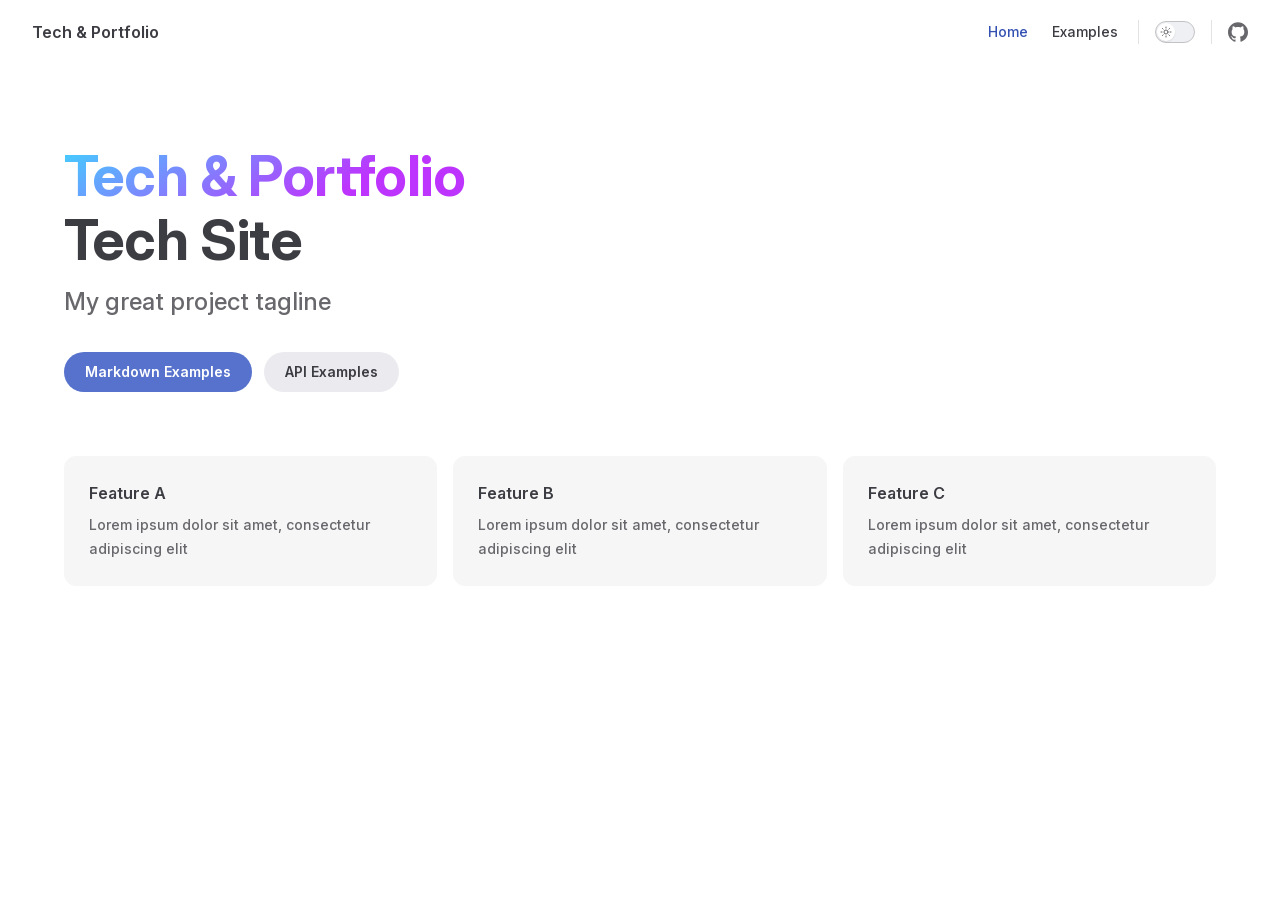
==== index.html @ 91b824a7 "deploy: Jang-oi/my-tech@a72552b3cd1c2712f4f14b89f248c66a7f6e3c40" ====
<!DOCTYPE html>
<html lang="en-US" dir="ltr">
  <head>
    <meta charset="utf-8">
    <meta name="viewport" content="width=device-width,initial-scale=1">
    <title>Tech &amp; Portfolio</title>
    <meta name="description" content="Tech Site">
    <meta name="generator" content="VitePress v2.0.0-alpha.12">
    <link rel="preload stylesheet" href="/assets/style.73mzcVgE.css" as="style">
    <link rel="preload stylesheet" href="/vp-icons.css" as="style">
    
    <script type="module" src="/assets/app.CnuzKw5d.js"></script>
    <link rel="preload" href="/assets/inter-roman-latin.Di8DUHzh.woff2" as="font" type="font/woff2" crossorigin="">
    <link rel="modulepreload" href="/assets/chunks/theme.BwPPXFYN.js">
    <link rel="modulepreload" href="/assets/chunks/framework.B1UcUiOW.js">
    <link rel="modulepreload" href="/assets/index.md.B72yFilo.lean.js">
    <script id="check-dark-mode">(()=>{const e=localStorage.getItem("vitepress-theme-appearance")||"auto",a=window.matchMedia("(prefers-color-scheme: dark)").matches;(!e||e==="auto"?a:e==="dark")&&document.documentElement.classList.add("dark")})();</script>
    <script id="check-mac-os">document.documentElement.classList.toggle("mac",/Mac|iPhone|iPod|iPad/i.test(navigator.platform));</script>
  </head>
  <body>
    <div id="app"><div class="Layout" data-v-304c8b69><!--[--><!--]--><!--[--><span tabindex="-1" data-v-fcbfc0e0></span><a href="#VPContent" class="VPSkipLink visually-hidden" data-v-fcbfc0e0>Skip to content</a><!--]--><!----><header class="VPNav" data-v-304c8b69 data-v-d5bf7c8e><div class="VPNavBar" data-v-d5bf7c8e data-v-8eab0e6d><div class="wrapper" data-v-8eab0e6d><div class="container" data-v-8eab0e6d><div class="title" data-v-8eab0e6d><div class="VPNavBarTitle" data-v-8eab0e6d data-v-d4488dd0><a class="title" href="/" data-v-d4488dd0><!--[--><!--]--><!----><span data-v-d4488dd0>Tech &amp; Portfolio</span><!--[--><!--]--></a></div></div><div class="content" data-v-8eab0e6d><div class="content-body" data-v-8eab0e6d><!--[--><!--]--><div class="VPNavBarSearch search" data-v-8eab0e6d><!----></div><nav aria-labelledby="main-nav-aria-label" class="VPNavBarMenu menu" data-v-8eab0e6d data-v-020be4db><span id="main-nav-aria-label" class="visually-hidden" data-v-020be4db> Main Navigation </span><!--[--><!--[--><a class="VPLink link VPNavBarMenuLink active" href="/" tabindex="0" data-v-020be4db data-v-815115f5><!--[--><span data-v-815115f5>Home</span><!--]--></a><!--]--><!--[--><a class="VPLink link VPNavBarMenuLink" href="/markdown-examples.html" tabindex="0" data-v-020be4db data-v-815115f5><!--[--><span data-v-815115f5>Examples</span><!--]--></a><!--]--><!--]--></nav><!----><div class="VPNavBarAppearance appearance" data-v-8eab0e6d data-v-3f90c1a5><button class="VPSwitch VPSwitchAppearance" type="button" role="switch" title aria-checked="false" data-v-3f90c1a5 data-v-be9742d9 data-v-b4ccac88><span class="check" data-v-b4ccac88><span class="icon" data-v-b4ccac88><!--[--><span class="vpi-sun sun" data-v-be9742d9></span><span class="vpi-moon moon" data-v-be9742d9></span><!--]--></span></span></button></div><div class="VPSocialLinks VPNavBarSocialLinks social-links" data-v-8eab0e6d data-v-ef6192dc data-v-a1a7286e><!--[--><a class="VPSocialLink no-icon" href="https://github.com/vuejs/vitepress" aria-label="github" target="_blank" rel="me noopener" data-v-a1a7286e data-v-32d78712><span class="vpi-social-github"></span></a><!--]--></div><div class="VPFlyout VPNavBarExtra extra" data-v-8eab0e6d data-v-f953d92f data-v-d8fae6e2><button type="button" class="button" aria-haspopup="true" aria-expanded="false" aria-label="extra navigation" data-v-d8fae6e2><span class="vpi-more-horizontal icon" data-v-d8fae6e2></span></button><div class="menu" data-v-d8fae6e2><div class="VPMenu" data-v-d8fae6e2 data-v-fcd1d7a8><!----><!--[--><!--[--><!----><div class="group" data-v-f953d92f><div class="item appearance" data-v-f953d92f><p class="label" data-v-f953d92f>Appearance</p><div class="appearance-action" data-v-f953d92f><button class="VPSwitch VPSwitchAppearance" type="button" role="switch" title aria-checked="false" data-v-f953d92f data-v-be9742d9 data-v-b4ccac88><span class="check" data-v-b4ccac88><span class="icon" data-v-b4ccac88><!--[--><span class="vpi-sun sun" data-v-be9742d9></span><span class="vpi-moon moon" data-v-be9742d9></span><!--]--></span></span></button></div></div></div><div class="group" data-v-f953d92f><div class="item social-links" data-v-f953d92f><div class="VPSocialLinks social-links-list" data-v-f953d92f data-v-a1a7286e><!--[--><a class="VPSocialLink no-icon" href="https://github.com/vuejs/vitepress" aria-label="github" target="_blank" rel="me noopener" data-v-a1a7286e data-v-32d78712><span class="vpi-social-github"></span></a><!--]--></div></div></div><!--]--><!--]--></div></div></div><!--[--><!--]--><button type="button" class="VPNavBarHamburger hamburger" aria-label="mobile navigation" aria-expanded="false" aria-controls="VPNavScreen" data-v-8eab0e6d data-v-6bee1efd><span class="container" data-v-6bee1efd><span class="top" data-v-6bee1efd></span><span class="middle" data-v-6bee1efd></span><span class="bottom" data-v-6bee1efd></span></span></button></div></div></div></div><div class="divider" data-v-8eab0e6d><div class="divider-line" data-v-8eab0e6d></div></div></div><!----></header><!----><!----><div class="VPContent is-home" id="VPContent" data-v-304c8b69 data-v-2652e39a><div class="VPHome" data-v-2652e39a data-v-e07eaea7><!--[--><!--]--><div class="VPHero VPHomeHero" data-v-e07eaea7 data-v-a4190d00><div class="container" data-v-a4190d00><div class="main" data-v-a4190d00><!--[--><!--]--><!--[--><h1 class="heading" data-v-a4190d00><span class="name clip" data-v-a4190d00>Tech & Portfolio</span><span class="text" data-v-a4190d00>Tech Site</span></h1><p class="tagline" data-v-a4190d00>My great project tagline</p><!--]--><!--[--><!--]--><div class="actions" data-v-a4190d00><!--[--><div class="action" data-v-a4190d00><a class="VPButton medium brand" href="/markdown-examples.html" data-v-a4190d00 data-v-58d3b43b><!--[-->Markdown Examples<!--]--></a></div><div class="action" data-v-a4190d00><a class="VPButton medium alt" href="/api-examples.html" data-v-a4190d00 data-v-58d3b43b><!--[-->API Examples<!--]--></a></div><!--]--></div><!--[--><!--]--></div><!----></div></div><!--[--><!--]--><!--[--><!--]--><div class="VPFeatures VPHomeFeatures" data-v-e07eaea7 data-v-b1eea84a><div class="container" data-v-b1eea84a><div class="items" data-v-b1eea84a><!--[--><div class="grid-3 item" data-v-b1eea84a><div class="VPLink no-icon VPFeature" data-v-b1eea84a data-v-02d1074d><!--[--><article class="box" data-v-02d1074d><!----><h2 class="title" data-v-02d1074d>Feature A</h2><p class="details" data-v-02d1074d>Lorem ipsum dolor sit amet, consectetur adipiscing elit</p><!----></article><!--]--></div></div><div class="grid-3 item" data-v-b1eea84a><div class="VPLink no-icon VPFeature" data-v-b1eea84a data-v-02d1074d><!--[--><article class="box" data-v-02d1074d><!----><h2 class="title" data-v-02d1074d>Feature B</h2><p class="details" data-v-02d1074d>Lorem ipsum dolor sit amet, consectetur adipiscing elit</p><!----></article><!--]--></div></div><div class="grid-3 item" data-v-b1eea84a><div class="VPLink no-icon VPFeature" data-v-b1eea84a data-v-02d1074d><!--[--><article class="box" data-v-02d1074d><!----><h2 class="title" data-v-02d1074d>Feature C</h2><p class="details" data-v-02d1074d>Lorem ipsum dolor sit amet, consectetur adipiscing elit</p><!----></article><!--]--></div></div><!--]--></div></div></div><!--[--><!--]--><div class="vp-doc container" style="" data-v-e07eaea7 data-v-c141a4bd><!--[--><div style="position:relative;" data-v-e07eaea7><div></div></div><!--]--></div></div></div><!----><!--[--><!--]--></div></div>
    <script>window.__VP_HASH_MAP__=JSON.parse("{\"api-examples.md\":\"DFAp0JnM\",\"index.md\":\"B72yFilo\",\"markdown-examples.md\":\"CRzJJJFR\"}");window.__VP_SITE_DATA__=JSON.parse("{\"lang\":\"en-US\",\"dir\":\"ltr\",\"title\":\"Tech & Portfolio\",\"description\":\"Tech Site\",\"base\":\"/\",\"head\":[],\"router\":{\"prefetchLinks\":true},\"appearance\":true,\"themeConfig\":{\"nav\":[{\"text\":\"Home\",\"link\":\"/\"},{\"text\":\"Examples\",\"link\":\"/markdown-examples\"}],\"sidebar\":[{\"text\":\"Examples\",\"items\":[{\"text\":\"Markdown Examples\",\"link\":\"/markdown-examples\"},{\"text\":\"Runtime API Examples\",\"link\":\"/api-examples\"}]}],\"socialLinks\":[{\"icon\":\"github\",\"link\":\"https://github.com/vuejs/vitepress\"}]},\"locales\":{},\"scrollOffset\":134,\"cleanUrls\":false,\"additionalConfig\":{}}");</script>
    
  </body>
</html>
---- assets/style.73mzcVgE.css ----
@font-face{font-family:Inter;font-style:normal;font-weight:100 900;font-display:swap;src:url(/assets/inter-roman-cyrillic-ext.BBPuwvHQ.woff2) format("woff2");unicode-range:U+0460-052F,U+1C80-1C88,U+20B4,U+2DE0-2DFF,U+A640-A69F,U+FE2E-FE2F}@font-face{font-family:Inter;font-style:normal;font-weight:100 900;font-display:swap;src:url(/assets/inter-roman-cyrillic.C5lxZ8CY.woff2) format("woff2");unicode-range:U+0301,U+0400-045F,U+0490-0491,U+04B0-04B1,U+2116}@font-face{font-family:Inter;font-style:normal;font-weight:100 900;font-display:swap;src:url(/assets/inter-roman-greek-ext.CqjqNYQ-.woff2) format("woff2");unicode-range:U+1F00-1FFF}@font-face{font-family:Inter;font-style:normal;font-weight:100 900;font-display:swap;src:url(/assets/inter-roman-greek.BBVDIX6e.woff2) format("woff2");unicode-range:U+0370-0377,U+037A-037F,U+0384-038A,U+038C,U+038E-03A1,U+03A3-03FF}@font-face{font-family:Inter;font-style:normal;font-weight:100 900;font-display:swap;src:url(/assets/inter-roman-vietnamese.BjW4sHH5.woff2) format("woff2");unicode-range:U+0102-0103,U+0110-0111,U+0128-0129,U+0168-0169,U+01A0-01A1,U+01AF-01B0,U+0300-0301,U+0303-0304,U+0308-0309,U+0323,U+0329,U+1EA0-1EF9,U+20AB}@font-face{font-family:Inter;font-style:normal;font-weight:100 900;font-display:swap;src:url(/assets/inter-roman-latin-ext.4ZJIpNVo.woff2) format("woff2");unicode-range:U+0100-02AF,U+0304,U+0308,U+0329,U+1E00-1E9F,U+1EF2-1EFF,U+2020,U+20A0-20AB,U+20AD-20C0,U+2113,U+2C60-2C7F,U+A720-A7FF}@font-face{font-family:Inter;font-style:normal;font-weight:100 900;font-display:swap;src:url(/assets/inter-roman-latin.Di8DUHzh.woff2) format("woff2");unicode-range:U+0000-00FF,U+0131,U+0152-0153,U+02BB-02BC,U+02C6,U+02DA,U+02DC,U+0304,U+0308,U+0329,U+2000-206F,U+2074,U+20AC,U+2122,U+2191,U+2193,U+2212,U+2215,U+FEFF,U+FFFD}@font-face{font-family:Inter;font-style:italic;font-weight:100 900;font-display:swap;src:url(/assets/inter-italic-cyrillic-ext.r48I6akx.woff2) format("woff2");unicode-range:U+0460-052F,U+1C80-1C88,U+20B4,U+2DE0-2DFF,U+A640-A69F,U+FE2E-FE2F}@font-face{font-family:Inter;font-style:italic;font-weight:100 900;font-display:swap;src:url(/assets/inter-italic-cyrillic.By2_1cv3.woff2) format("woff2");unicode-range:U+0301,U+0400-045F,U+0490-0491,U+04B0-04B1,U+2116}@font-face{font-family:Inter;font-style:italic;font-weight:100 900;font-display:swap;src:url(/assets/inter-italic-greek-ext.1u6EdAuj.woff2) format("woff2");unicode-range:U+1F00-1FFF}@font-face{font-family:Inter;font-style:italic;font-weight:100 900;font-display:swap;src:url(/assets/inter-italic-greek.DJ8dCoTZ.woff2) format("woff2");unicode-range:U+0370-0377,U+037A-037F,U+0384-038A,U+038C,U+038E-03A1,U+03A3-03FF}@font-face{font-family:Inter;font-style:italic;font-weight:100 900;font-display:swap;src:url(/assets/inter-italic-vietnamese.BSbpV94h.woff2) format("woff2");unicode-range:U+0102-0103,U+0110-0111,U+0128-0129,U+0168-0169,U+01A0-01A1,U+01AF-01B0,U+0300-0301,U+0303-0304,U+0308-0309,U+0323,U+0329,U+1EA0-1EF9,U+20AB}@font-face{font-family:Inter;font-style:italic;font-weight:100 900;font-display:swap;src:url(/assets/inter-italic-latin-ext.CN1xVJS-.woff2) format("woff2");unicode-range:U+0100-02AF,U+0304,U+0308,U+0329,U+1E00-1E9F,U+1EF2-1EFF,U+2020,U+20A0-20AB,U+20AD-20C0,U+2113,U+2C60-2C7F,U+A720-A7FF}@font-face{font-family:Inter;font-style:italic;font-weight:100 900;font-display:swap;src:url(/assets/inter-italic-latin.C2AdPX0b.woff2) format("woff2");unicode-range:U+0000-00FF,U+0131,U+0152-0153,U+02BB-02BC,U+02C6,U+02DA,U+02DC,U+0304,U+0308,U+0329,U+2000-206F,U+2074,U+20AC,U+2122,U+2191,U+2193,U+2212,U+2215,U+FEFF,U+FFFD}@font-face{font-family:Punctuation SC;font-weight:400;src:local("PingFang SC Regular"),local("Noto Sans CJK SC"),local("Microsoft YaHei");unicode-range:U+201C,U+201D,U+2018,U+2019,U+2E3A,U+2014,U+2013,U+2026,U+00B7,U+007E,U+002F}@font-face{font-family:Punctuation SC;font-weight:500;src:local("PingFang SC Medium"),local("Noto Sans CJK SC"),local("Microsoft YaHei");unicode-range:U+201C,U+201D,U+2018,U+2019,U+2E3A,U+2014,U+2013,U+2026,U+00B7,U+007E,U+002F}@font-face{font-family:Punctuation SC;font-weight:600;src:local("PingFang SC Semibold"),local("Noto Sans CJK SC Bold"),local("Microsoft YaHei Bold");unicode-range:U+201C,U+201D,U+2018,U+2019,U+2E3A,U+2014,U+2013,U+2026,U+00B7,U+007E,U+002F}@font-face{font-family:Punctuation SC;font-weight:700;src:local("PingFang SC Semibold"),local("Noto Sans CJK SC Bold"),local("Microsoft YaHei Bold");unicode-range:U+201C,U+201D,U+2018,U+2019,U+2E3A,U+2014,U+2013,U+2026,U+00B7,U+007E,U+002F}:root{--vp-c-white: #ffffff;--vp-c-black: #000000;--vp-c-neutral: var(--vp-c-black);--vp-c-neutral-inverse: var(--vp-c-white)}.dark{--vp-c-neutral: var(--vp-c-white);--vp-c-neutral-inverse: var(--vp-c-black)}:root{--vp-c-gray-1: #dddde3;--vp-c-gray-2: #e4e4e9;--vp-c-gray-3: #ebebef;--vp-c-gray-soft: rgba(142, 150, 170, .14);--vp-c-indigo-1: #3451b2;--vp-c-indigo-2: #3a5ccc;--vp-c-indigo-3: #5672cd;--vp-c-indigo-soft: rgba(100, 108, 255, .14);--vp-c-purple-1: #6f42c1;--vp-c-purple-2: #7e4cc9;--vp-c-purple-3: #8e5cd9;--vp-c-purple-soft: rgba(159, 122, 234, .14);--vp-c-green-1: #18794e;--vp-c-green-2: #299764;--vp-c-green-3: #30a46c;--vp-c-green-soft: rgba(16, 185, 129, .14);--vp-c-yellow-1: #915930;--vp-c-yellow-2: #946300;--vp-c-yellow-3: #9f6a00;--vp-c-yellow-soft: rgba(234, 179, 8, .14);--vp-c-red-1: #b8272c;--vp-c-red-2: #d5393e;--vp-c-red-3: #e0575b;--vp-c-red-soft: rgba(244, 63, 94, .14);--vp-c-sponsor: #db2777}.dark{--vp-c-gray-1: #515c67;--vp-c-gray-2: #414853;--vp-c-gray-3: #32363f;--vp-c-gray-soft: rgba(101, 117, 133, .16);--vp-c-indigo-1: #a8b1ff;--vp-c-indigo-2: #5c73e7;--vp-c-indigo-3: #3e63dd;--vp-c-indigo-soft: rgba(100, 108, 255, .16);--vp-c-purple-1: #c8abfa;--vp-c-purple-2: #a879e6;--vp-c-purple-3: #8e5cd9;--vp-c-purple-soft: rgba(159, 122, 234, .16);--vp-c-green-1: #3dd68c;--vp-c-green-2: #30a46c;--vp-c-green-3: #298459;--vp-c-green-soft: rgba(16, 185, 129, .16);--vp-c-yellow-1: #f9b44e;--vp-c-yellow-2: #da8b17;--vp-c-yellow-3: #a46a0a;--vp-c-yellow-soft: rgba(234, 179, 8, .16);--vp-c-red-1: #f66f81;--vp-c-red-2: #f14158;--vp-c-red-3: #b62a3c;--vp-c-red-soft: rgba(244, 63, 94, .16)}:root{--vp-c-bg: #ffffff;--vp-c-bg-alt: #f6f6f7;--vp-c-bg-elv: #ffffff;--vp-c-bg-soft: #f6f6f7}.dark{--vp-c-bg: #1b1b1f;--vp-c-bg-alt: #161618;--vp-c-bg-elv: #202127;--vp-c-bg-soft: #202127}:root{--vp-c-border: #c2c2c4;--vp-c-divider: #e2e2e3;--vp-c-gutter: #e2e2e3}.dark{--vp-c-border: #3c3f44;--vp-c-divider: #2e2e32;--vp-c-gutter: #000000}:root{--vp-c-text-1: #3c3c43;--vp-c-text-2: #67676c;--vp-c-text-3: #929295}.dark{--vp-c-text-1: #dfdfd6;--vp-c-text-2: #98989f;--vp-c-text-3: #6a6a71}:root{--vp-c-default-1: var(--vp-c-gray-1);--vp-c-default-2: var(--vp-c-gray-2);--vp-c-default-3: var(--vp-c-gray-3);--vp-c-default-soft: var(--vp-c-gray-soft);--vp-c-brand-1: var(--vp-c-indigo-1);--vp-c-brand-2: var(--vp-c-indigo-2);--vp-c-brand-3: var(--vp-c-indigo-3);--vp-c-brand-soft: var(--vp-c-indigo-soft);--vp-c-brand: var(--vp-c-brand-1);--vp-c-tip-1: var(--vp-c-brand-1);--vp-c-tip-2: var(--vp-c-brand-2);--vp-c-tip-3: var(--vp-c-brand-3);--vp-c-tip-soft: var(--vp-c-brand-soft);--vp-c-note-1: var(--vp-c-brand-1);--vp-c-note-2: var(--vp-c-brand-2);--vp-c-note-3: var(--vp-c-brand-3);--vp-c-note-soft: var(--vp-c-brand-soft);--vp-c-success-1: var(--vp-c-green-1);--vp-c-success-2: var(--vp-c-green-2);--vp-c-success-3: var(--vp-c-green-3);--vp-c-success-soft: var(--vp-c-green-soft);--vp-c-important-1: var(--vp-c-purple-1);--vp-c-important-2: var(--vp-c-purple-2);--vp-c-important-3: var(--vp-c-purple-3);--vp-c-important-soft: var(--vp-c-purple-soft);--vp-c-warning-1: var(--vp-c-yellow-1);--vp-c-warning-2: var(--vp-c-yellow-2);--vp-c-warning-3: var(--vp-c-yellow-3);--vp-c-warning-soft: var(--vp-c-yellow-soft);--vp-c-danger-1: var(--vp-c-red-1);--vp-c-danger-2: var(--vp-c-red-2);--vp-c-danger-3: var(--vp-c-red-3);--vp-c-danger-soft: var(--vp-c-red-soft);--vp-c-caution-1: var(--vp-c-red-1);--vp-c-caution-2: var(--vp-c-red-2);--vp-c-caution-3: var(--vp-c-red-3);--vp-c-caution-soft: var(--vp-c-red-soft)}:root{--vp-font-family-base: "Inter", ui-sans-serif, system-ui, sans-serif, "Apple Color Emoji", "Segoe UI Emoji", "Segoe UI Symbol", "Noto Color Emoji";--vp-font-family-mono: ui-monospace, "Menlo", "Monaco", "Consolas", "Liberation Mono", "Courier New", monospace;font-optical-sizing:auto}:root:where(:lang(zh)){--vp-font-family-base: "Punctuation SC", "Inter", ui-sans-serif, system-ui, sans-serif, "Apple Color Emoji", "Segoe UI Emoji", "Segoe UI Symbol", "Noto Color Emoji"}:root{--vp-shadow-1: 0 1px 2px rgba(0, 0, 0, .04), 0 1px 2px rgba(0, 0, 0, .06);--vp-shadow-2: 0 3px 12px rgba(0, 0, 0, .07), 0 1px 4px rgba(0, 0, 0, .07);--vp-shadow-3: 0 12px 32px rgba(0, 0, 0, .1), 0 2px 6px rgba(0, 0, 0, .08);--vp-shadow-4: 0 14px 44px rgba(0, 0, 0, .12), 0 3px 9px rgba(0, 0, 0, .12);--vp-shadow-5: 0 18px 56px rgba(0, 0, 0, .16), 0 4px 12px rgba(0, 0, 0, .16)}:root{--vp-z-index-footer: 10;--vp-z-index-local-nav: 20;--vp-z-index-nav: 30;--vp-z-index-layout-top: 40;--vp-z-index-backdrop: 50;--vp-z-index-sidebar: 60}@media (min-width: 960px){:root{--vp-z-index-sidebar: 25}}:root{--vp-layout-max-width: 1440px}:root{--vp-header-anchor-symbol: "#"}:root{--vp-code-line-height: 1.7;--vp-code-font-size: .875em;--vp-code-color: var(--vp-c-brand-1);--vp-code-link-color: var(--vp-c-brand-1);--vp-code-link-hover-color: var(--vp-c-brand-2);--vp-code-bg: var(--vp-c-default-soft);--vp-code-block-color: var(--vp-c-text-2);--vp-code-block-bg: var(--vp-c-bg-alt);--vp-code-block-divider-color: var(--vp-c-gutter);--vp-code-lang-color: var(--vp-c-text-2);--vp-code-line-highlight-color: var(--vp-c-default-soft);--vp-code-line-number-color: var(--vp-c-text-2);--vp-code-line-diff-add-color: var(--vp-c-success-soft);--vp-code-line-diff-add-symbol-color: var(--vp-c-success-1);--vp-code-line-diff-remove-color: var(--vp-c-danger-soft);--vp-code-line-diff-remove-symbol-color: var(--vp-c-danger-1);--vp-code-line-warning-color: var(--vp-c-warning-soft);--vp-code-line-error-color: var(--vp-c-danger-soft);--vp-code-copy-code-border-color: var(--vp-c-divider);--vp-code-copy-code-bg: var(--vp-c-bg-soft);--vp-code-copy-code-hover-border-color: var(--vp-c-divider);--vp-code-copy-code-hover-bg: var(--vp-c-bg);--vp-code-copy-code-active-text: var(--vp-c-text-2);--vp-code-copy-copied-text-content: "Copied";--vp-code-tab-divider: var(--vp-code-block-divider-color);--vp-code-tab-text-color: var(--vp-c-text-2);--vp-code-tab-bg: var(--vp-code-block-bg);--vp-code-tab-hover-text-color: var(--vp-c-text-1);--vp-code-tab-active-text-color: var(--vp-c-text-1);--vp-code-tab-active-bar-color: var(--vp-c-brand-1)}:lang(es),:lang(pt){--vp-code-copy-copied-text-content: "Copiado"}:lang(fa){--vp-code-copy-copied-text-content: "کپی شد"}:lang(ko){--vp-code-copy-copied-text-content: "복사됨"}:lang(ru){--vp-code-copy-copied-text-content: "Скопировано"}:lang(zh){--vp-code-copy-copied-text-content: "已复制"}:root{--vp-button-brand-border: transparent;--vp-button-brand-text: var(--vp-c-white);--vp-button-brand-bg: var(--vp-c-brand-3);--vp-button-brand-hover-border: transparent;--vp-button-brand-hover-text: var(--vp-c-white);--vp-button-brand-hover-bg: var(--vp-c-brand-2);--vp-button-brand-active-border: transparent;--vp-button-brand-active-text: var(--vp-c-white);--vp-button-brand-active-bg: var(--vp-c-brand-1);--vp-button-alt-border: transparent;--vp-button-alt-text: var(--vp-c-text-1);--vp-button-alt-bg: var(--vp-c-default-3);--vp-button-alt-hover-border: transparent;--vp-button-alt-hover-text: var(--vp-c-text-1);--vp-button-alt-hover-bg: var(--vp-c-default-2);--vp-button-alt-active-border: transparent;--vp-button-alt-active-text: var(--vp-c-text-1);--vp-button-alt-active-bg: var(--vp-c-default-1);--vp-button-sponsor-border: var(--vp-c-text-2);--vp-button-sponsor-text: var(--vp-c-text-2);--vp-button-sponsor-bg: transparent;--vp-button-sponsor-hover-border: var(--vp-c-sponsor);--vp-button-sponsor-hover-text: var(--vp-c-sponsor);--vp-button-sponsor-hover-bg: transparent;--vp-button-sponsor-active-border: var(--vp-c-sponsor);--vp-button-sponsor-active-text: var(--vp-c-sponsor);--vp-button-sponsor-active-bg: transparent}:root{--vp-custom-block-font-size: 14px;--vp-custom-block-code-font-size: 13px;--vp-custom-block-info-border: transparent;--vp-custom-block-info-text: var(--vp-c-text-1);--vp-custom-block-info-bg: var(--vp-c-default-soft);--vp-custom-block-info-code-bg: var(--vp-c-default-soft);--vp-custom-block-note-border: transparent;--vp-custom-block-note-text: var(--vp-c-text-1);--vp-custom-block-note-bg: var(--vp-c-default-soft);--vp-custom-block-note-code-bg: var(--vp-c-default-soft);--vp-custom-block-tip-border: transparent;--vp-custom-block-tip-text: var(--vp-c-text-1);--vp-custom-block-tip-bg: var(--vp-c-tip-soft);--vp-custom-block-tip-code-bg: var(--vp-c-tip-soft);--vp-custom-block-important-border: transparent;--vp-custom-block-important-text: var(--vp-c-text-1);--vp-custom-block-important-bg: var(--vp-c-important-soft);--vp-custom-block-important-code-bg: var(--vp-c-important-soft);--vp-custom-block-warning-border: transparent;--vp-custom-block-warning-text: var(--vp-c-text-1);--vp-custom-block-warning-bg: var(--vp-c-warning-soft);--vp-custom-block-warning-code-bg: var(--vp-c-warning-soft);--vp-custom-block-danger-border: transparent;--vp-custom-block-danger-text: var(--vp-c-text-1);--vp-custom-block-danger-bg: var(--vp-c-danger-soft);--vp-custom-block-danger-code-bg: var(--vp-c-danger-soft);--vp-custom-block-caution-border: transparent;--vp-custom-block-caution-text: var(--vp-c-text-1);--vp-custom-block-caution-bg: var(--vp-c-caution-soft);--vp-custom-block-caution-code-bg: var(--vp-c-caution-soft);--vp-custom-block-details-border: var(--vp-custom-block-info-border);--vp-custom-block-details-text: var(--vp-custom-block-info-text);--vp-custom-block-details-bg: var(--vp-custom-block-info-bg);--vp-custom-block-details-code-bg: var(--vp-custom-block-info-code-bg)}:root{--vp-input-border-color: var(--vp-c-border);--vp-input-bg-color: var(--vp-c-bg-alt);--vp-input-switch-bg-color: var(--vp-c-default-soft)}:root{--vp-nav-height: 64px;--vp-nav-bg-color: var(--vp-c-bg);--vp-nav-screen-bg-color: var(--vp-c-bg);--vp-nav-logo-height: 24px}.hide-nav{--vp-nav-height: 0px}.hide-nav .VPSidebar{--vp-nav-height: 22px}:root{--vp-local-nav-bg-color: var(--vp-c-bg)}:root{--vp-sidebar-width: 272px;--vp-sidebar-bg-color: var(--vp-c-bg-alt)}:root{--vp-backdrop-bg-color: rgba(0, 0, 0, .6)}:root{--vp-home-hero-name-color: var(--vp-c-brand-1);--vp-home-hero-name-background: transparent;--vp-home-hero-image-background-image: none;--vp-home-hero-image-filter: none}:root{--vp-badge-info-border: transparent;--vp-badge-info-text: var(--vp-c-text-2);--vp-badge-info-bg: var(--vp-c-default-soft);--vp-badge-tip-border: transparent;--vp-badge-tip-text: var(--vp-c-tip-1);--vp-badge-tip-bg: var(--vp-c-tip-soft);--vp-badge-warning-border: transparent;--vp-badge-warning-text: var(--vp-c-warning-1);--vp-badge-warning-bg: var(--vp-c-warning-soft);--vp-badge-danger-border: transparent;--vp-badge-danger-text: var(--vp-c-danger-1);--vp-badge-danger-bg: var(--vp-c-danger-soft)}:root{--vp-carbon-ads-text-color: var(--vp-c-text-1);--vp-carbon-ads-poweredby-color: var(--vp-c-text-2);--vp-carbon-ads-bg-color: var(--vp-c-bg-soft);--vp-carbon-ads-hover-text-color: var(--vp-c-brand-1);--vp-carbon-ads-hover-poweredby-color: var(--vp-c-text-1)}:root{--vp-local-search-bg: var(--vp-c-bg);--vp-local-search-result-bg: var(--vp-c-bg);--vp-local-search-result-border: var(--vp-c-divider);--vp-local-search-result-selected-bg: var(--vp-c-bg);--vp-local-search-result-selected-border: var(--vp-c-brand-1);--vp-local-search-highlight-bg: var(--vp-c-brand-1);--vp-local-search-highlight-text: var(--vp-c-neutral-inverse)}@media (prefers-reduced-motion: reduce){*,:before,:after{animation-delay:-1ms!important;animation-duration:1ms!important;animation-iteration-count:1!important;background-attachment:initial!important;scroll-behavior:auto!important;transition-duration:0s!important;transition-delay:0s!important}}*,:before,:after{box-sizing:border-box}html{line-height:1.4;font-size:16px;-webkit-text-size-adjust:100%}html.dark{color-scheme:dark}body{margin:0;width:100%;min-width:320px;min-height:100vh;line-height:24px;font-family:var(--vp-font-family-base);font-size:16px;font-weight:400;color:var(--vp-c-text-1);background-color:var(--vp-c-bg);font-synthesis:style;text-rendering:optimizeLegibility;-webkit-font-smoothing:antialiased;-moz-osx-font-smoothing:grayscale}main{display:block}h1,h2,h3,h4,h5,h6{margin:0;line-height:24px;font-size:16px;font-weight:400}p{margin:0}strong,b{font-weight:600}a,area,button,[role=button],input,label,select,summary,textarea{touch-action:manipulation}a{color:inherit;text-decoration:inherit}ol,ul{list-style:none;margin:0;padding:0}blockquote{margin:0}pre,code,kbd,samp{font-family:var(--vp-font-family-mono)}img,svg,video,canvas,audio,iframe,embed,object{display:block}figure{margin:0}img,video{max-width:100%;height:auto}button,input,optgroup,select,textarea{border:0;padding:0;line-height:inherit;color:inherit}button{padding:0;font-family:inherit;background-color:transparent;background-image:none}button:enabled,[role=button]:enabled{cursor:pointer}button:focus,button:focus-visible{outline:1px dotted;outline:4px auto -webkit-focus-ring-color}button:focus:not(:focus-visible){outline:none!important}input:focus,textarea:focus,select:focus{outline:none}table{border-collapse:collapse}input{background-color:transparent}input:-ms-input-placeholder,textarea:-ms-input-placeholder{color:var(--vp-c-text-3)}input::-ms-input-placeholder,textarea::-ms-input-placeholder{color:var(--vp-c-text-3)}input::placeholder,textarea::placeholder{color:var(--vp-c-text-3)}input::-webkit-outer-spin-button,input::-webkit-inner-spin-button{-webkit-appearance:none;margin:0}input[type=number]{-moz-appearance:textfield}textarea{resize:vertical}select{-webkit-appearance:none}fieldset{margin:0;padding:0}h1,h2,h3,h4,h5,h6,li,p{overflow-wrap:break-word}vite-error-overlay{z-index:9999}mjx-container{overflow-x:auto}mjx-container>svg{display:inline-block;margin:auto}[class^=vpi-],[class*=" vpi-"],.vp-icon{width:1em;height:1em}[class^=vpi-].bg,[class*=" vpi-"].bg,.vp-icon.bg{background-size:100% 100%;background-color:transparent}[class^=vpi-]:not(.bg),[class*=" vpi-"]:not(.bg),.vp-icon:not(.bg){-webkit-mask:var(--icon) no-repeat;mask:var(--icon) no-repeat;-webkit-mask-size:100% 100%;mask-size:100% 100%;background-color:currentColor;color:inherit}.vpi-align-left{--icon: url("data:image/svg+xml,%3Csvg xmlns='http://www.w3.org/2000/svg' viewBox='0 0 24 24'%3E%3Cpath fill='none' stroke='black' stroke-linecap='round' stroke-linejoin='round' stroke-width='2' d='M15 12H3m14 6H3M21 6H3'/%3E%3C/svg%3E")}.vpi-arrow-right,.vpi-arrow-down,.vpi-arrow-left,.vpi-arrow-up{--icon: url("data:image/svg+xml,%3Csvg xmlns='http://www.w3.org/2000/svg' viewBox='0 0 24 24'%3E%3Cpath fill='none' stroke='black' stroke-linecap='round' stroke-linejoin='round' stroke-width='2' d='M5 12h14m-7-7l7 7l-7 7'/%3E%3C/svg%3E")}.vpi-chevron-right,.vpi-chevron-down,.vpi-chevron-left,.vpi-chevron-up{--icon: url("data:image/svg+xml,%3Csvg xmlns='http://www.w3.org/2000/svg' viewBox='0 0 24 24'%3E%3Cpath fill='none' stroke='black' stroke-linecap='round' stroke-linejoin='round' stroke-width='2' d='m9 18l6-6l-6-6'/%3E%3C/svg%3E")}.vpi-chevron-down,.vpi-arrow-down{transform:rotate(90deg)}.vpi-chevron-left,.vpi-arrow-left{transform:rotate(180deg)}.vpi-chevron-up,.vpi-arrow-up{transform:rotate(-90deg)}.vpi-square-pen{--icon: url("data:image/svg+xml,%3Csvg xmlns='http://www.w3.org/2000/svg' viewBox='0 0 24 24'%3E%3Cg fill='none' stroke='black' stroke-linecap='round' stroke-linejoin='round' stroke-width='2'%3E%3Cpath d='M12 3H5a2 2 0 0 0-2 2v14a2 2 0 0 0 2 2h14a2 2 0 0 0 2-2v-7'/%3E%3Cpath d='M18.375 2.625a1 1 0 0 1 3 3l-9.013 9.014a2 2 0 0 1-.853.505l-2.873.84a.5.5 0 0 1-.62-.62l.84-2.873a2 2 0 0 1 .506-.852z'/%3E%3C/g%3E%3C/svg%3E")}.vpi-plus{--icon: url("data:image/svg+xml,%3Csvg xmlns='http://www.w3.org/2000/svg' viewBox='0 0 24 24'%3E%3Cpath fill='none' stroke='black' stroke-linecap='round' stroke-linejoin='round' stroke-width='2' d='M5 12h14m-7-7v14'/%3E%3C/svg%3E")}.vpi-sun{--icon: url("data:image/svg+xml,%3Csvg xmlns='http://www.w3.org/2000/svg' viewBox='0 0 24 24'%3E%3Cg fill='none' stroke='black' stroke-linecap='round' stroke-linejoin='round' stroke-width='2'%3E%3Ccircle cx='12' cy='12' r='4'/%3E%3Cpath d='M12 2v2m0 16v2M4.93 4.93l1.41 1.41m11.32 11.32l1.41 1.41M2 12h2m16 0h2M6.34 17.66l-1.41 1.41M19.07 4.93l-1.41 1.41'/%3E%3C/g%3E%3C/svg%3E")}.vpi-moon{--icon: url("data:image/svg+xml,%3Csvg xmlns='http://www.w3.org/2000/svg' viewBox='0 0 24 24'%3E%3Cpath fill='none' stroke='black' stroke-linecap='round' stroke-linejoin='round' stroke-width='2' d='M12 3a6 6 0 0 0 9 9a9 9 0 1 1-9-9'/%3E%3C/svg%3E")}.vpi-more-horizontal{--icon: url("data:image/svg+xml,%3Csvg xmlns='http://www.w3.org/2000/svg' viewBox='0 0 24 24'%3E%3Cg fill='none' stroke='black' stroke-linecap='round' stroke-linejoin='round' stroke-width='2'%3E%3Ccircle cx='12' cy='12' r='1'/%3E%3Ccircle cx='19' cy='12' r='1'/%3E%3Ccircle cx='5' cy='12' r='1'/%3E%3C/g%3E%3C/svg%3E")}.vpi-languages{--icon: url("data:image/svg+xml,%3Csvg xmlns='http://www.w3.org/2000/svg' viewBox='0 0 24 24'%3E%3Cpath fill='none' stroke='black' stroke-linecap='round' stroke-linejoin='round' stroke-width='2' d='m5 8l6 6m-7 0l6-6l2-3M2 5h12M7 2h1m14 20l-5-10l-5 10m2-4h6'/%3E%3C/svg%3E")}.vpi-heart{--icon: url("data:image/svg+xml,%3Csvg xmlns='http://www.w3.org/2000/svg' viewBox='0 0 24 24'%3E%3Cpath fill='none' stroke='black' stroke-linecap='round' stroke-linejoin='round' stroke-width='2' d='M19 14c1.49-1.46 3-3.21 3-5.5A5.5 5.5 0 0 0 16.5 3c-1.76 0-3 .5-4.5 2c-1.5-1.5-2.74-2-4.5-2A5.5 5.5 0 0 0 2 8.5c0 2.3 1.5 4.05 3 5.5l7 7Z'/%3E%3C/svg%3E")}.vpi-search{--icon: url("data:image/svg+xml,%3Csvg xmlns='http://www.w3.org/2000/svg' viewBox='0 0 24 24'%3E%3Cg fill='none' stroke='black' stroke-linecap='round' stroke-linejoin='round' stroke-width='1.6'%3E%3Cpath d='m21 21l-4.34-4.34'/%3E%3Ccircle cx='11' cy='11' r='8' stroke-width='1.4'/%3E%3C/g%3E%3C/svg%3E")}.vpi-layout-list{--icon: url("data:image/svg+xml,%3Csvg xmlns='http://www.w3.org/2000/svg' viewBox='0 0 24 24'%3E%3Cg fill='none' stroke='black' stroke-linecap='round' stroke-linejoin='round' stroke-width='2'%3E%3Crect width='7' height='7' x='3' y='3' rx='1'/%3E%3Crect width='7' height='7' x='3' y='14' rx='1'/%3E%3Cpath d='M14 4h7m-7 5h7m-7 6h7m-7 5h7'/%3E%3C/g%3E%3C/svg%3E")}.vpi-delete{--icon: url("data:image/svg+xml,%3Csvg xmlns='http://www.w3.org/2000/svg' viewBox='0 0 24 24'%3E%3Cpath fill='none' stroke='black' stroke-linecap='round' stroke-linejoin='round' stroke-width='2' d='M10 5a2 2 0 0 0-1.344.519l-6.328 5.74a1 1 0 0 0 0 1.481l6.328 5.741A2 2 0 0 0 10 19h10a2 2 0 0 0 2-2V7a2 2 0 0 0-2-2zm2 4l6 6m0-6l-6 6'/%3E%3C/svg%3E")}.vpi-corner-down-left{--icon: url("data:image/svg+xml,%3Csvg xmlns='http://www.w3.org/2000/svg' viewBox='0 0 24 24'%3E%3Cg fill='none' stroke='black' stroke-linecap='round' stroke-linejoin='round' stroke-width='2'%3E%3Cpath d='M20 4v7a4 4 0 0 1-4 4H4'/%3E%3Cpath d='m9 10l-5 5l5 5'/%3E%3C/g%3E%3C/svg%3E")}:root{--vp-icon-copy: url("data:image/svg+xml,%3Csvg xmlns='http://www.w3.org/2000/svg' viewBox='0 0 24 24'%3E%3Cg fill='none' stroke='rgba(128,128,128,1)' stroke-linecap='round' stroke-linejoin='round' stroke-width='2'%3E%3Crect width='8' height='4' x='8' y='2' rx='1' ry='1'/%3E%3Cpath d='M16 4h2a2 2 0 0 1 2 2v14a2 2 0 0 1-2 2H6a2 2 0 0 1-2-2V6a2 2 0 0 1 2-2h2'/%3E%3C/g%3E%3C/svg%3E");--vp-icon-copied: url("data:image/svg+xml,%3Csvg xmlns='http://www.w3.org/2000/svg' viewBox='0 0 24 24'%3E%3Cg fill='none' stroke='rgba(128,128,128,1)' stroke-linecap='round' stroke-linejoin='round' stroke-width='2'%3E%3Crect width='8' height='4' x='8' y='2' rx='1' ry='1'/%3E%3Cpath d='M16 4h2a2 2 0 0 1 2 2v14a2 2 0 0 1-2 2H6a2 2 0 0 1-2-2V6a2 2 0 0 1 2-2h2'/%3E%3Cpath d='m9 14l2 2l4-4'/%3E%3C/g%3E%3C/svg%3E")}.visually-hidden{position:absolute;width:1px;height:1px;white-space:nowrap;clip:rect(0 0 0 0);clip-path:inset(50%);overflow:hidden}.custom-block{border:1px solid transparent;border-radius:8px;padding:16px 16px 8px;line-height:24px;font-size:var(--vp-custom-block-font-size);color:var(--vp-c-text-2)}.custom-block.info{border-color:var(--vp-custom-block-info-border);color:var(--vp-custom-block-info-text);background-color:var(--vp-custom-block-info-bg)}.custom-block.info a,.custom-block.info code{color:var(--vp-c-brand-1)}.custom-block.info a:hover,.custom-block.info a:hover>code{color:var(--vp-c-brand-2)}.custom-block.info code{background-color:var(--vp-custom-block-info-code-bg)}.custom-block.note{border-color:var(--vp-custom-block-note-border);color:var(--vp-custom-block-note-text);background-color:var(--vp-custom-block-note-bg)}.custom-block.note a,.custom-block.note code{color:var(--vp-c-brand-1)}.custom-block.note a:hover,.custom-block.note a:hover>code{color:var(--vp-c-brand-2)}.custom-block.note code{background-color:var(--vp-custom-block-note-code-bg)}.custom-block.tip{border-color:var(--vp-custom-block-tip-border);color:var(--vp-custom-block-tip-text);background-color:var(--vp-custom-block-tip-bg)}.custom-block.tip a,.custom-block.tip code{color:var(--vp-c-tip-1)}.custom-block.tip a:hover,.custom-block.tip a:hover>code{color:var(--vp-c-tip-2)}.custom-block.tip code{background-color:var(--vp-custom-block-tip-code-bg)}.custom-block.important{border-color:var(--vp-custom-block-important-border);color:var(--vp-custom-block-important-text);background-color:var(--vp-custom-block-important-bg)}.custom-block.important a,.custom-block.important code{color:var(--vp-c-important-1)}.custom-block.important a:hover,.custom-block.important a:hover>code{color:var(--vp-c-important-2)}.custom-block.important code{background-color:var(--vp-custom-block-important-code-bg)}.custom-block.warning{border-color:var(--vp-custom-block-warning-border);color:var(--vp-custom-block-warning-text);background-color:var(--vp-custom-block-warning-bg)}.custom-block.warning a,.custom-block.warning code{color:var(--vp-c-warning-1)}.custom-block.warning a:hover,.custom-block.warning a:hover>code{color:var(--vp-c-warning-2)}.custom-block.warning code{background-color:var(--vp-custom-block-warning-code-bg)}.custom-block.danger{border-color:var(--vp-custom-block-danger-border);color:var(--vp-custom-block-danger-text);background-color:var(--vp-custom-block-danger-bg)}.custom-block.danger a,.custom-block.danger code{color:var(--vp-c-danger-1)}.custom-block.danger a:hover,.custom-block.danger a:hover>code{color:var(--vp-c-danger-2)}.custom-block.danger code{background-color:var(--vp-custom-block-danger-code-bg)}.custom-block.caution{border-color:var(--vp-custom-block-caution-border);color:var(--vp-custom-block-caution-text);background-color:var(--vp-custom-block-caution-bg)}.custom-block.caution a,.custom-block.caution code{color:var(--vp-c-caution-1)}.custom-block.caution a:hover,.custom-block.caution a:hover>code{color:var(--vp-c-caution-2)}.custom-block.caution code{background-color:var(--vp-custom-block-caution-code-bg)}.custom-block.details{border-color:var(--vp-custom-block-details-border);color:var(--vp-custom-block-details-text);background-color:var(--vp-custom-block-details-bg)}.custom-block.details a{color:var(--vp-c-brand-1)}.custom-block.details a:hover,.custom-block.details a:hover>code{color:var(--vp-c-brand-2)}.custom-block.details code{background-color:var(--vp-custom-block-details-code-bg)}.custom-block-title{font-weight:600}.custom-block p+p{margin:8px 0}.custom-block.details summary{margin:0 0 8px;font-weight:700;cursor:pointer;-webkit-user-select:none;user-select:none}.custom-block.details summary+p{margin:8px 0}.custom-block a{color:inherit;font-weight:600;text-decoration:underline;text-underline-offset:2px;transition:opacity .25s}.custom-block a:hover{opacity:.75}.custom-block code{font-size:var(--vp-custom-block-code-font-size)}.custom-block.custom-block th,.custom-block.custom-block blockquote>p{font-size:var(--vp-custom-block-font-size);color:inherit}.dark .shiki span{color:var(--shiki-dark, inherit)}html:not(.dark) .shiki span{color:var(--shiki-light, inherit)}.vp-code-group{margin-top:16px}.vp-code-group .tabs{position:relative;display:flex;margin-right:-24px;margin-left:-24px;padding:0 12px;background-color:var(--vp-code-tab-bg);overflow-x:auto;overflow-y:hidden;box-shadow:inset 0 -1px var(--vp-code-tab-divider)}@media (min-width: 640px){.vp-code-group .tabs{margin-right:0;margin-left:0;border-radius:8px 8px 0 0}}.vp-code-group .tabs input{position:fixed;opacity:0;pointer-events:none}.vp-code-group .tabs label{position:relative;display:inline-block;border-bottom:1px solid transparent;padding:0 12px;line-height:48px;font-size:14px;font-weight:500;color:var(--vp-code-tab-text-color);white-space:nowrap;cursor:pointer;transition:color .25s}.vp-code-group .tabs label:after{position:absolute;right:8px;bottom:-1px;left:8px;z-index:1;height:2px;border-radius:2px;content:"";background-color:transparent;transition:background-color .25s}.vp-code-group label:hover{color:var(--vp-code-tab-hover-text-color)}.vp-code-group input:checked+label{color:var(--vp-code-tab-active-text-color)}.vp-code-group input:checked+label:after{background-color:var(--vp-code-tab-active-bar-color)}.vp-code-group div[class*=language-],.vp-block{display:none;margin-top:0!important;border-top-left-radius:0!important;border-top-right-radius:0!important}.vp-code-group div[class*=language-].active,.vp-block.active{display:block}.vp-block{padding:20px 24px}.vp-doc h1,.vp-doc h2,.vp-doc h3,.vp-doc h4,.vp-doc h5,.vp-doc h6{position:relative;font-weight:600;outline:none}.vp-doc h1{letter-spacing:-.02em;line-height:40px;font-size:28px}.vp-doc h2{margin:48px 0 16px;border-top:1px solid var(--vp-c-divider);padding-top:24px;letter-spacing:-.02em;line-height:32px;font-size:24px}.vp-doc h3{margin:32px 0 0;letter-spacing:-.01em;line-height:28px;font-size:20px}.vp-doc h4{margin:24px 0 0;letter-spacing:-.01em;line-height:24px;font-size:18px}.vp-doc .header-anchor{position:absolute;top:0;left:0;margin-left:-.87em;font-weight:500;-webkit-user-select:none;user-select:none;opacity:0;text-decoration:none;transition:color .25s,opacity .25s}.vp-doc .header-anchor:before{content:var(--vp-header-anchor-symbol)}.vp-doc h1:hover .header-anchor,.vp-doc h1 .header-anchor:focus,.vp-doc h2:hover .header-anchor,.vp-doc h2 .header-anchor:focus,.vp-doc h3:hover .header-anchor,.vp-doc h3 .header-anchor:focus,.vp-doc h4:hover .header-anchor,.vp-doc h4 .header-anchor:focus,.vp-doc h5:hover .header-anchor,.vp-doc h5 .header-anchor:focus,.vp-doc h6:hover .header-anchor,.vp-doc h6 .header-anchor:focus{opacity:1}@media (min-width: 768px){.vp-doc h1{letter-spacing:-.02em;line-height:40px;font-size:32px}}.vp-doc h2 .header-anchor{top:24px}.vp-doc p,.vp-doc summary{margin:16px 0}.vp-doc p{line-height:28px}.vp-doc blockquote{margin:16px 0;border-left:2px solid var(--vp-c-divider);padding-left:16px;transition:border-color .5s;color:var(--vp-c-text-2)}.vp-doc blockquote>p{margin:0;font-size:16px;transition:color .5s}.vp-doc a{font-weight:500;color:var(--vp-c-brand-1);text-decoration:underline;text-underline-offset:2px;transition:color .25s,opacity .25s}.vp-doc a:hover{color:var(--vp-c-brand-2)}.vp-doc strong{font-weight:600}.vp-doc ul,.vp-doc ol{padding-left:1.25rem;margin:16px 0}.vp-doc ul{list-style:disc}.vp-doc ol{list-style:decimal}.vp-doc li+li{margin-top:8px}.vp-doc li>ol,.vp-doc li>ul{margin:8px 0 0}.vp-doc table{display:block;border-collapse:collapse;margin:20px 0;overflow-x:auto}.vp-doc tr{background-color:var(--vp-c-bg);border-top:1px solid var(--vp-c-divider);transition:background-color .5s}.vp-doc tr:nth-child(2n){background-color:var(--vp-c-bg-soft)}.vp-doc th,.vp-doc td{border:1px solid var(--vp-c-divider);padding:8px 16px}.vp-doc th{text-align:left;font-size:14px;font-weight:600;color:var(--vp-c-text-2);background-color:var(--vp-c-bg-soft)}.vp-doc td{font-size:14px}.vp-doc hr{margin:16px 0;border:none;border-top:1px solid var(--vp-c-divider)}.vp-doc .custom-block{margin:16px 0}.vp-doc .custom-block p{margin:8px 0;line-height:24px}.vp-doc .custom-block p:first-child{margin:0}.vp-doc .custom-block div[class*=language-]{margin:8px 0;border-radius:8px}.vp-doc .custom-block div[class*=language-] code{font-weight:400;background-color:transparent}.vp-doc .custom-block .vp-code-group .tabs{margin:0;border-radius:8px 8px 0 0}.vp-doc :not(pre,h1,h2,h3,h4,h5,h6)>code{font-size:var(--vp-code-font-size);color:var(--vp-code-color)}.vp-doc :not(pre)>code{border-radius:4px;padding:3px 6px;background-color:var(--vp-code-bg);transition:color .25s,background-color .5s}.vp-doc a>code{color:var(--vp-code-link-color)}.vp-doc a:hover>code{color:var(--vp-code-link-hover-color)}.vp-doc h1>code,.vp-doc h2>code,.vp-doc h3>code,.vp-doc h4>code{font-size:.9em}.vp-doc div[class*=language-],.vp-block{position:relative;margin:16px -24px;background-color:var(--vp-code-block-bg);overflow-x:auto;transition:background-color .5s}@media (min-width: 640px){.vp-doc div[class*=language-],.vp-block{border-radius:8px;margin:16px 0}}@media (max-width: 639px){.vp-doc li div[class*=language-]{border-radius:8px 0 0 8px}}.vp-doc div[class*=language-]+div[class*=language-],.vp-doc div[class$=-api]+div[class*=language-],.vp-doc div[class*=language-]+div[class$=-api]>div[class*=language-]{margin-top:-8px}.vp-doc [class*=language-] pre,.vp-doc [class*=language-] code{-moz-tab-size:4;-o-tab-size:4;tab-size:4}.vp-doc [class*=language-] pre{position:relative;z-index:1;margin:0;padding:20px 0;background:transparent;overflow-x:auto;text-align:left}.vp-doc [class*=language-] code{display:block;padding:0 24px;width:fit-content;min-width:100%;line-height:var(--vp-code-line-height);font-size:var(--vp-code-font-size);color:var(--vp-code-block-color);transition:color .5s}.vp-doc [class*=language-] code .highlighted{background-color:var(--vp-code-line-highlight-color);transition:background-color .5s;margin:0 -24px;padding:0 24px;width:calc(100% + 48px);display:inline-block}.vp-doc [class*=language-] code .highlighted.error{background-color:var(--vp-code-line-error-color)}.vp-doc [class*=language-] code .highlighted.warning{background-color:var(--vp-code-line-warning-color)}.vp-doc [class*=language-] code .diff{transition:background-color .5s;margin:0 -24px;padding:0 24px;width:calc(100% + 48px);display:inline-block}.vp-doc [class*=language-] code .diff:before{position:absolute;left:10px}.vp-doc [class*=language-] .has-focused-lines .line:not(.has-focus){filter:blur(.095rem);opacity:.4;transition:filter .35s,opacity .35s}.vp-doc [class*=language-] .has-focused-lines .line:not(.has-focus){opacity:.7;transition:filter .35s,opacity .35s}.vp-doc [class*=language-]:hover .has-focused-lines .line:not(.has-focus){filter:blur(0);opacity:1}.vp-doc [class*=language-] code .diff.remove{background-color:var(--vp-code-line-diff-remove-color);opacity:.7}.vp-doc [class*=language-] code .diff.remove:before{content:"-";color:var(--vp-code-line-diff-remove-symbol-color)}.vp-doc [class*=language-] code .diff.add{background-color:var(--vp-code-line-diff-add-color)}.vp-doc [class*=language-] code .diff.add:before{content:"+";color:var(--vp-code-line-diff-add-symbol-color)}.vp-doc div[class*=language-].line-numbers-mode{padding-left:32px}.vp-doc .line-numbers-wrapper{position:absolute;top:0;bottom:0;left:0;z-index:3;border-right:1px solid var(--vp-code-block-divider-color);padding-top:20px;width:32px;text-align:center;font-family:var(--vp-font-family-mono);line-height:var(--vp-code-line-height);font-size:var(--vp-code-font-size);color:var(--vp-code-line-number-color);transition:border-color .5s,color .5s}.vp-doc [class*=language-]>button.copy{direction:ltr;position:absolute;top:12px;right:12px;z-index:3;border:1px solid var(--vp-code-copy-code-border-color);border-radius:4px;width:40px;height:40px;background-color:var(--vp-code-copy-code-bg);opacity:0;cursor:pointer;background-image:var(--vp-icon-copy);background-position:50%;background-size:20px;background-repeat:no-repeat;transition:border-color .25s,background-color .25s,opacity .25s}.vp-doc [class*=language-]:hover>button.copy,.vp-doc [class*=language-]>button.copy:focus{opacity:1}.vp-doc [class*=language-]>button.copy:hover,.vp-doc [class*=language-]>button.copy.copied{border-color:var(--vp-code-copy-code-hover-border-color);background-color:var(--vp-code-copy-code-hover-bg)}.vp-doc [class*=language-]>button.copy.copied,.vp-doc [class*=language-]>button.copy:hover.copied{border-radius:0 4px 4px 0;background-color:var(--vp-code-copy-code-hover-bg);background-image:var(--vp-icon-copied)}.vp-doc [class*=language-]>button.copy.copied:before,.vp-doc [class*=language-]>button.copy:hover.copied:before{position:relative;top:-1px;transform:translate(calc(-100% - 1px));display:flex;justify-content:center;align-items:center;border:1px solid var(--vp-code-copy-code-hover-border-color);border-right:0;border-radius:4px 0 0 4px;padding:0 10px;width:fit-content;height:40px;text-align:center;font-size:12px;font-weight:500;color:var(--vp-code-copy-code-active-text);background-color:var(--vp-code-copy-code-hover-bg);white-space:nowrap;content:var(--vp-code-copy-copied-text-content)}.vp-doc [class*=language-]>span.lang{position:absolute;top:2px;right:8px;z-index:2;font-size:12px;font-weight:500;-webkit-user-select:none;user-select:none;color:var(--vp-code-lang-color);transition:color .4s,opacity .4s}.vp-doc [class*=language-]:hover>button.copy+span.lang,.vp-doc [class*=language-]>button.copy:focus+span.lang{opacity:0}.vp-doc .VPTeamMembers{margin-top:24px}.vp-doc .VPTeamMembers.small.count-1 .container{margin:0!important;max-width:calc((100% - 24px)/2)!important}.vp-doc .VPTeamMembers.small.count-2 .container,.vp-doc .VPTeamMembers.small.count-3 .container{max-width:100%!important}.vp-doc .VPTeamMembers.medium.count-1 .container{margin:0!important;max-width:calc((100% - 24px)/2)!important}:is(.vp-external-link-icon,.vp-doc a[href*="://"],.vp-doc a[target=_blank]):not(:is(.no-icon,svg a,:has(img,svg))):after{display:inline-block;margin-top:-1px;margin-left:4px;width:11px;height:11px;background:currentColor;color:var(--vp-c-text-3);flex-shrink:0;--icon: url("data:image/svg+xml, %3Csvg xmlns='http://www.w3.org/2000/svg' viewBox='0 0 24 24' %3E%3Cpath d='M0 0h24v24H0V0z' fill='none' /%3E%3Cpath d='M9 5v2h6.59L4 18.59 5.41 20 17 8.41V15h2V5H9z' /%3E%3C/svg%3E");-webkit-mask-image:var(--icon);mask-image:var(--icon)}.vp-external-link-icon:after{content:""}.external-link-icon-enabled :is(.vp-doc a[href*="://"],.vp-doc a[target=_blank]):not(:is(.no-icon,svg a,:has(img,svg))):after{content:"";color:currentColor}.vp-sponsor{border-radius:16px;overflow:hidden}.vp-sponsor.aside{border-radius:12px}.vp-sponsor-section+.vp-sponsor-section{margin-top:4px}.vp-sponsor-tier{margin:0 0 4px!important;text-align:center;letter-spacing:1px!important;line-height:24px;width:100%;font-weight:600;color:var(--vp-c-text-2);background-color:var(--vp-c-bg-soft)}.vp-sponsor.normal .vp-sponsor-tier{padding:13px 0 11px;font-size:14px}.vp-sponsor.aside .vp-sponsor-tier{padding:9px 0 7px;font-size:12px}.vp-sponsor-grid+.vp-sponsor-tier{margin-top:4px}.vp-sponsor-grid{display:flex;flex-wrap:wrap;gap:4px}.vp-sponsor-grid.xmini .vp-sponsor-grid-link{height:64px}.vp-sponsor-grid.xmini .vp-sponsor-grid-image{max-width:64px;max-height:22px}.vp-sponsor-grid.mini .vp-sponsor-grid-link{height:72px}.vp-sponsor-grid.mini .vp-sponsor-grid-image{max-width:96px;max-height:24px}.vp-sponsor-grid.small .vp-sponsor-grid-link{height:96px}.vp-sponsor-grid.small .vp-sponsor-grid-image{max-width:96px;max-height:24px}.vp-sponsor-grid.medium .vp-sponsor-grid-link{height:112px}.vp-sponsor-grid.medium .vp-sponsor-grid-image{max-width:120px;max-height:36px}.vp-sponsor-grid.big .vp-sponsor-grid-link{height:184px}.vp-sponsor-grid.big .vp-sponsor-grid-image{max-width:192px;max-height:56px}.vp-sponsor-grid[data-vp-grid="2"] .vp-sponsor-grid-item{width:calc((100% - 4px)/2)}.vp-sponsor-grid[data-vp-grid="3"] .vp-sponsor-grid-item{width:calc((100% - 4px * 2) / 3)}.vp-sponsor-grid[data-vp-grid="4"] .vp-sponsor-grid-item{width:calc((100% - 12px)/4)}.vp-sponsor-grid[data-vp-grid="5"] .vp-sponsor-grid-item{width:calc((100% - 16px)/5)}.vp-sponsor-grid[data-vp-grid="6"] .vp-sponsor-grid-item{width:calc((100% - 4px * 5) / 6)}.vp-sponsor-grid-item{flex-shrink:0;width:100%;background-color:var(--vp-c-bg-soft);transition:background-color .25s}.vp-sponsor-grid-item:hover{background-color:var(--vp-c-default-soft)}.vp-sponsor-grid-item:hover .vp-sponsor-grid-image{filter:grayscale(0) invert(0)}.vp-sponsor-grid-item.empty:hover{background-color:var(--vp-c-bg-soft)}.dark .vp-sponsor-grid-item:hover{background-color:var(--vp-c-white)}.dark .vp-sponsor-grid-item.empty:hover{background-color:var(--vp-c-bg-soft)}.vp-sponsor-grid-link{display:flex}.vp-sponsor-grid-box{display:flex;justify-content:center;align-items:center;width:100%}.vp-sponsor-grid-image{max-width:100%;filter:grayscale(1);transition:filter .25s}.dark .vp-sponsor-grid-image{filter:grayscale(1) invert(1)}.VPBadge{display:inline-block;margin-left:2px;border:1px solid transparent;border-radius:12px;padding:0 10px;line-height:22px;font-size:12px;font-weight:500;transform:translateY(-2px)}.VPBadge.small{padding:0 6px;line-height:18px;font-size:10px;transform:translateY(-8px)}.VPDocFooter .VPBadge{display:none}.vp-doc h1>.VPBadge{margin-top:4px;vertical-align:top}.vp-doc h2>.VPBadge{margin-top:3px;padding:0 8px;vertical-align:top}.vp-doc h3>.VPBadge{vertical-align:middle}.vp-doc h4>.VPBadge,.vp-doc h5>.VPBadge,.vp-doc h6>.VPBadge{vertical-align:middle;line-height:18px}.VPBadge.info{border-color:var(--vp-badge-info-border);color:var(--vp-badge-info-text);background-color:var(--vp-badge-info-bg)}.VPBadge.tip{border-color:var(--vp-badge-tip-border);color:var(--vp-badge-tip-text);background-color:var(--vp-badge-tip-bg)}.VPBadge.warning{border-color:var(--vp-badge-warning-border);color:var(--vp-badge-warning-text);background-color:var(--vp-badge-warning-bg)}.VPBadge.danger{border-color:var(--vp-badge-danger-border);color:var(--vp-badge-danger-text);background-color:var(--vp-badge-danger-bg)}.VPBackdrop[data-v-54a304ca]{position:fixed;inset:0;z-index:var(--vp-z-index-backdrop);background:var(--vp-backdrop-bg-color);transition:opacity .5s}.VPBackdrop.fade-enter-from[data-v-54a304ca],.VPBackdrop.fade-leave-to[data-v-54a304ca]{opacity:0}.VPBackdrop.fade-leave-active[data-v-54a304ca]{transition-duration:.25s}@media (min-width: 1280px){.VPBackdrop[data-v-54a304ca]{display:none}}.NotFound[data-v-b0126292]{padding:64px 24px 96px;text-align:center}@media (min-width: 768px){.NotFound[data-v-b0126292]{padding:96px 32px 168px}}.code[data-v-b0126292]{line-height:64px;font-size:64px;font-weight:600}.title[data-v-b0126292]{padding-top:12px;letter-spacing:2px;line-height:20px;font-size:20px;font-weight:700}.divider[data-v-b0126292]{margin:24px auto 18px;width:64px;height:1px;background-color:var(--vp-c-divider)}.quote[data-v-b0126292]{margin:0 auto;max-width:256px;font-size:14px;font-weight:500;color:var(--vp-c-text-2)}.action[data-v-b0126292]{padding-top:20px}.link[data-v-b0126292]{display:inline-block;border:1px solid var(--vp-c-brand-1);border-radius:16px;padding:3px 16px;font-size:14px;font-weight:500;color:var(--vp-c-brand-1);transition:border-color .25s,color .25s}.link[data-v-b0126292]:hover{border-color:var(--vp-c-brand-2);color:var(--vp-c-brand-2)}.root[data-v-b7d7ef80]{position:relative;z-index:1}.nested[data-v-b7d7ef80]{padding-right:16px;padding-left:16px}.outline-link[data-v-b7d7ef80]{display:block;line-height:32px;font-size:14px;font-weight:400;color:var(--vp-c-text-2);white-space:nowrap;overflow:hidden;text-overflow:ellipsis;transition:color .5s}.outline-link[data-v-b7d7ef80]:hover,.outline-link.active[data-v-b7d7ef80]{color:var(--vp-c-text-1);transition:color .25s}.outline-link.nested[data-v-b7d7ef80]{padding-left:13px}.VPDocAsideOutline[data-v-c8b19031]{display:none}.VPDocAsideOutline.has-outline[data-v-c8b19031]{display:block}.content[data-v-c8b19031]{position:relative;border-left:1px solid var(--vp-c-divider);padding-left:16px;font-size:13px;font-weight:500}.outline-marker[data-v-c8b19031]{position:absolute;top:32px;left:-1px;z-index:0;opacity:0;width:2px;border-radius:2px;height:18px;background-color:var(--vp-c-brand-1);transition:top .25s cubic-bezier(0,1,.5,1),background-color .5s,opacity .25s}.outline-title[data-v-c8b19031]{line-height:32px;font-size:14px;font-weight:600}.VPDocAside[data-v-cb998dce]{display:flex;flex-direction:column;flex-grow:1}.spacer[data-v-cb998dce]{flex-grow:1}.VPDocAside[data-v-cb998dce] .spacer+.VPDocAsideSponsors,.VPDocAside[data-v-cb998dce] .spacer+.VPDocAsideCarbonAds{margin-top:24px}.VPDocAside[data-v-cb998dce] .VPDocAsideSponsors+.VPDocAsideCarbonAds{margin-top:16px}.VPLastUpdated[data-v-1bb0c8a8]{line-height:24px;font-size:14px;font-weight:500;color:var(--vp-c-text-2)}@media (min-width: 640px){.VPLastUpdated[data-v-1bb0c8a8]{line-height:32px;font-size:14px;font-weight:500}}.VPDocFooter[data-v-1bcd8184]{margin-top:64px}.edit-info[data-v-1bcd8184]{padding-bottom:18px}@media (min-width: 640px){.edit-info[data-v-1bcd8184]{display:flex;justify-content:space-between;align-items:center;padding-bottom:14px}}.edit-link-button[data-v-1bcd8184]{display:flex;align-items:center;border:0;line-height:32px;font-size:14px;font-weight:500;color:var(--vp-c-brand-1);transition:color .25s}.edit-link-button[data-v-1bcd8184]:hover{color:var(--vp-c-brand-2)}.edit-link-icon[data-v-1bcd8184]{margin-right:8px}.prev-next[data-v-1bcd8184]{border-top:1px solid var(--vp-c-divider);padding-top:24px;display:grid;grid-row-gap:8px}@media (min-width: 640px){.prev-next[data-v-1bcd8184]{grid-template-columns:repeat(2,1fr);grid-column-gap:16px}}.pager-link[data-v-1bcd8184]{display:block;border:1px solid var(--vp-c-divider);border-radius:8px;padding:11px 16px 13px;width:100%;height:100%;transition:border-color .25s}.pager-link[data-v-1bcd8184]:hover{border-color:var(--vp-c-brand-1)}.pager-link.next[data-v-1bcd8184]{margin-left:auto;text-align:right}.desc[data-v-1bcd8184]{display:block;line-height:20px;font-size:12px;font-weight:500;color:var(--vp-c-text-2)}.title[data-v-1bcd8184]{display:block;line-height:20px;font-size:14px;font-weight:500;color:var(--vp-c-brand-1);transition:color .25s}.VPDoc[data-v-d668f7cc]{padding:32px 24px 96px;width:100%}@media (min-width: 768px){.VPDoc[data-v-d668f7cc]{padding:48px 32px 128px}}@media (min-width: 960px){.VPDoc[data-v-d668f7cc]{padding:48px 32px 0}.VPDoc:not(.has-sidebar) .container[data-v-d668f7cc]{display:flex;justify-content:center;max-width:992px}.VPDoc:not(.has-sidebar) .content[data-v-d668f7cc]{max-width:752px}}@media (min-width: 1280px){.VPDoc .container[data-v-d668f7cc]{display:flex;justify-content:center}.VPDoc .aside[data-v-d668f7cc]{display:block}}@media (min-width: 1440px){.VPDoc:not(.has-sidebar) .content[data-v-d668f7cc]{max-width:784px}.VPDoc:not(.has-sidebar) .container[data-v-d668f7cc]{max-width:1104px}}.container[data-v-d668f7cc]{margin:0 auto;width:100%}.aside[data-v-d668f7cc]{position:relative;display:none;order:2;flex-grow:1;padding-left:32px;width:100%;max-width:256px}.left-aside[data-v-d668f7cc]{order:1;padding-left:unset;padding-right:32px}.aside-container[data-v-d668f7cc]{position:fixed;top:0;padding-top:calc(var(--vp-nav-height) + var(--vp-layout-top-height, 0px) + var(--vp-doc-top-height, 0px) + 48px);width:224px;height:100vh;overflow-x:hidden;overflow-y:auto;scrollbar-width:none}.aside-container[data-v-d668f7cc]::-webkit-scrollbar{display:none}.aside-curtain[data-v-d668f7cc]{position:fixed;bottom:0;z-index:10;width:224px;height:32px;background:linear-gradient(transparent,var(--vp-c-bg) 70%);pointer-events:none}.aside-content[data-v-d668f7cc]{display:flex;flex-direction:column;min-height:calc(100vh - (var(--vp-nav-height) + var(--vp-layout-top-height, 0px) + 48px));padding-bottom:32px}.content[data-v-d668f7cc]{position:relative;margin:0 auto;width:100%}@media (min-width: 960px){.content[data-v-d668f7cc]{padding:0 32px 128px}}@media (min-width: 1280px){.content[data-v-d668f7cc]{order:1;margin:0;min-width:640px}}.content-container[data-v-d668f7cc]{margin:0 auto}.VPDoc.has-aside .content-container[data-v-d668f7cc]{max-width:688px}.VPButton[data-v-58d3b43b]{display:inline-block;border:1px solid transparent;text-align:center;font-weight:600;white-space:nowrap;transition:color .25s,border-color .25s,background-color .25s}.VPButton[data-v-58d3b43b]:active{transition:color .1s,border-color .1s,background-color .1s}.VPButton.medium[data-v-58d3b43b]{border-radius:20px;padding:0 20px;line-height:38px;font-size:14px}.VPButton.big[data-v-58d3b43b]{border-radius:24px;padding:0 24px;line-height:46px;font-size:16px}.VPButton.brand[data-v-58d3b43b]{border-color:var(--vp-button-brand-border);color:var(--vp-button-brand-text);background-color:var(--vp-button-brand-bg)}.VPButton.brand[data-v-58d3b43b]:hover{border-color:var(--vp-button-brand-hover-border);color:var(--vp-button-brand-hover-text);background-color:var(--vp-button-brand-hover-bg)}.VPButton.brand[data-v-58d3b43b]:active{border-color:var(--vp-button-brand-active-border);color:var(--vp-button-brand-active-text);background-color:var(--vp-button-brand-active-bg)}.VPButton.alt[data-v-58d3b43b]{border-color:var(--vp-button-alt-border);color:var(--vp-button-alt-text);background-color:var(--vp-button-alt-bg)}.VPButton.alt[data-v-58d3b43b]:hover{border-color:var(--vp-button-alt-hover-border);color:var(--vp-button-alt-hover-text);background-color:var(--vp-button-alt-hover-bg)}.VPButton.alt[data-v-58d3b43b]:active{border-color:var(--vp-button-alt-active-border);color:var(--vp-button-alt-active-text);background-color:var(--vp-button-alt-active-bg)}.VPButton.sponsor[data-v-58d3b43b]{border-color:var(--vp-button-sponsor-border);color:var(--vp-button-sponsor-text);background-color:var(--vp-button-sponsor-bg)}.VPButton.sponsor[data-v-58d3b43b]:hover{border-color:var(--vp-button-sponsor-hover-border);color:var(--vp-button-sponsor-hover-text);background-color:var(--vp-button-sponsor-hover-bg)}.VPButton.sponsor[data-v-58d3b43b]:active{border-color:var(--vp-button-sponsor-active-border);color:var(--vp-button-sponsor-active-text);background-color:var(--vp-button-sponsor-active-bg)}html:not(.dark) .VPImage.dark[data-v-ab19afbb]{display:none}.dark .VPImage.light[data-v-ab19afbb]{display:none}.VPHero[data-v-a4190d00]{margin-top:calc((var(--vp-nav-height) + var(--vp-layout-top-height, 0px)) * -1);padding:calc(var(--vp-nav-height) + var(--vp-layout-top-height, 0px) + 48px) 24px 48px}@media (min-width: 640px){.VPHero[data-v-a4190d00]{padding:calc(var(--vp-nav-height) + var(--vp-layout-top-height, 0px) + 80px) 48px 64px}}@media (min-width: 960px){.VPHero[data-v-a4190d00]{padding:calc(var(--vp-nav-height) + var(--vp-layout-top-height, 0px) + 80px) 64px 64px}}.container[data-v-a4190d00]{display:flex;flex-direction:column;margin:0 auto;max-width:1152px}@media (min-width: 960px){.container[data-v-a4190d00]{flex-direction:row}}.main[data-v-a4190d00]{position:relative;z-index:10;order:2;flex-grow:1;flex-shrink:0}.VPHero.has-image .container[data-v-a4190d00]{text-align:center}@media (min-width: 960px){.VPHero.has-image .container[data-v-a4190d00]{text-align:left}}@media (min-width: 960px){.main[data-v-a4190d00]{order:1;width:calc((100% / 3) * 2)}.VPHero.has-image .main[data-v-a4190d00]{max-width:592px}}.heading[data-v-a4190d00]{display:flex;flex-direction:column}.name[data-v-a4190d00],.text[data-v-a4190d00]{width:fit-content;max-width:392px;letter-spacing:-.4px;line-height:40px;font-size:32px;font-weight:700;white-space:pre-wrap}.VPHero.has-image .name[data-v-a4190d00],.VPHero.has-image .text[data-v-a4190d00]{margin:0 auto}.name[data-v-a4190d00]{color:var(--vp-home-hero-name-color)}.clip[data-v-a4190d00]{background:var(--vp-home-hero-name-background);-webkit-background-clip:text;background-clip:text;-webkit-text-fill-color:var(--vp-home-hero-name-color)}@media (min-width: 640px){.name[data-v-a4190d00],.text[data-v-a4190d00]{max-width:576px;line-height:56px;font-size:48px}}@media (min-width: 960px){.name[data-v-a4190d00],.text[data-v-a4190d00]{line-height:64px;font-size:56px}.VPHero.has-image .name[data-v-a4190d00],.VPHero.has-image .text[data-v-a4190d00]{margin:0}}.tagline[data-v-a4190d00]{padding-top:8px;max-width:392px;line-height:28px;font-size:18px;font-weight:500;white-space:pre-wrap;color:var(--vp-c-text-2)}.VPHero.has-image .tagline[data-v-a4190d00]{margin:0 auto}@media (min-width: 640px){.tagline[data-v-a4190d00]{padding-top:12px;max-width:576px;line-height:32px;font-size:20px}}@media (min-width: 960px){.tagline[data-v-a4190d00]{line-height:36px;font-size:24px}.VPHero.has-image .tagline[data-v-a4190d00]{margin:0}}.actions[data-v-a4190d00]{display:flex;flex-wrap:wrap;margin:-6px;padding-top:24px}.VPHero.has-image .actions[data-v-a4190d00]{justify-content:center}@media (min-width: 640px){.actions[data-v-a4190d00]{padding-top:32px}}@media (min-width: 960px){.VPHero.has-image .actions[data-v-a4190d00]{justify-content:flex-start}}.action[data-v-a4190d00]{flex-shrink:0;padding:6px}.image[data-v-a4190d00]{order:1;margin:-76px -24px -48px}@media (min-width: 640px){.image[data-v-a4190d00]{margin:-108px -24px -48px}}@media (min-width: 960px){.image[data-v-a4190d00]{flex-grow:1;order:2;margin:0;min-height:100%}}.image-container[data-v-a4190d00]{position:relative;margin:0 auto;width:320px;height:320px}@media (min-width: 640px){.image-container[data-v-a4190d00]{width:392px;height:392px}}@media (min-width: 960px){.image-container[data-v-a4190d00]{display:flex;justify-content:center;align-items:center;width:100%;height:100%;transform:translate(-32px,-32px)}}.image-bg[data-v-a4190d00]{position:absolute;top:50%;left:50%;border-radius:50%;width:192px;height:192px;background-image:var(--vp-home-hero-image-background-image);filter:var(--vp-home-hero-image-filter);transform:translate(-50%,-50%)}@media (min-width: 640px){.image-bg[data-v-a4190d00]{width:256px;height:256px}}@media (min-width: 960px){.image-bg[data-v-a4190d00]{width:320px;height:320px}}[data-v-a4190d00] .image-src{position:absolute;top:50%;left:50%;max-width:192px;max-height:192px;width:100%;height:100%;object-fit:contain;transform:translate(-50%,-50%)}@media (min-width: 640px){[data-v-a4190d00] .image-src{max-width:256px;max-height:256px}}@media (min-width: 960px){[data-v-a4190d00] .image-src{max-width:320px;max-height:320px}}.VPFeature[data-v-02d1074d]{display:block;border:1px solid var(--vp-c-bg-soft);border-radius:12px;height:100%;background-color:var(--vp-c-bg-soft);transition:border-color .25s,background-color .25s}.VPFeature.link[data-v-02d1074d]:hover{border-color:var(--vp-c-brand-1)}.box[data-v-02d1074d]{display:flex;flex-direction:column;padding:24px;height:100%}.box[data-v-02d1074d]>.VPImage{margin-bottom:20px}.icon[data-v-02d1074d]{display:flex;justify-content:center;align-items:center;margin-bottom:20px;border-radius:6px;background-color:var(--vp-c-default-soft);width:48px;height:48px;font-size:24px;transition:background-color .25s}.title[data-v-02d1074d]{line-height:24px;font-size:16px;font-weight:600}.details[data-v-02d1074d]{flex-grow:1;padding-top:8px;line-height:24px;font-size:14px;font-weight:500;color:var(--vp-c-text-2)}.link-text[data-v-02d1074d]{padding-top:8px}.link-text-value[data-v-02d1074d]{display:flex;align-items:center;font-size:14px;font-weight:500;color:var(--vp-c-brand-1)}.link-text-icon[data-v-02d1074d]{margin-left:6px}.VPFeatures[data-v-b1eea84a]{position:relative;padding:0 24px}@media (min-width: 640px){.VPFeatures[data-v-b1eea84a]{padding:0 48px}}@media (min-width: 960px){.VPFeatures[data-v-b1eea84a]{padding:0 64px}}.container[data-v-b1eea84a]{margin:0 auto;max-width:1152px}.items[data-v-b1eea84a]{display:flex;flex-wrap:wrap;margin:-8px}.item[data-v-b1eea84a]{padding:8px;width:100%}@media (min-width: 640px){.item.grid-2[data-v-b1eea84a],.item.grid-4[data-v-b1eea84a],.item.grid-6[data-v-b1eea84a]{width:50%}}@media (min-width: 768px){.item.grid-2[data-v-b1eea84a],.item.grid-4[data-v-b1eea84a]{width:50%}.item.grid-3[data-v-b1eea84a],.item.grid-6[data-v-b1eea84a]{width:calc(100% / 3)}}@media (min-width: 960px){.item.grid-4[data-v-b1eea84a]{width:25%}}.container[data-v-c141a4bd]{margin:auto;width:100%;max-width:1280px;padding:0 24px}@media (min-width: 640px){.container[data-v-c141a4bd]{padding:0 48px}}@media (min-width: 960px){.container[data-v-c141a4bd]{width:100%;padding:0 64px}}.vp-doc[data-v-c141a4bd] .VPHomeSponsors,.vp-doc[data-v-c141a4bd] .VPTeamPage{margin-left:var(--vp-offset, calc(50% - 50vw) );margin-right:var(--vp-offset, calc(50% - 50vw) )}.vp-doc[data-v-c141a4bd] .VPHomeSponsors h2{border-top:none;letter-spacing:normal}.vp-doc[data-v-c141a4bd] .VPHomeSponsors a,.vp-doc[data-v-c141a4bd] .VPTeamPage a{text-decoration:none}.VPHome[data-v-e07eaea7]{margin-bottom:96px}@media (min-width: 768px){.VPHome[data-v-e07eaea7]{margin-bottom:128px}}.VPContent[data-v-2652e39a]{flex-grow:1;flex-shrink:0;margin:var(--vp-layout-top-height, 0px) auto 0;width:100%}.VPContent.is-home[data-v-2652e39a]{width:100%;max-width:100%}.VPContent.has-sidebar[data-v-2652e39a]{margin:0}@media (min-width: 960px){.VPContent[data-v-2652e39a]{padding-top:var(--vp-nav-height)}.VPContent.has-sidebar[data-v-2652e39a]{margin:var(--vp-layout-top-height, 0px) 0 0;padding-left:var(--vp-sidebar-width)}}@media (min-width: 1440px){.VPContent.has-sidebar[data-v-2652e39a]{padding-right:calc((100vw - var(--vp-layout-max-width)) / 2);padding-left:calc((100vw - var(--vp-layout-max-width)) / 2 + var(--vp-sidebar-width))}}.VPFooter[data-v-5b9946f5]{position:relative;z-index:var(--vp-z-index-footer);border-top:1px solid var(--vp-c-gutter);padding:32px 24px;background-color:var(--vp-c-bg)}.VPFooter.has-sidebar[data-v-5b9946f5]{display:none}.VPFooter[data-v-5b9946f5] a{text-decoration-line:underline;text-underline-offset:2px;transition:color .25s}.VPFooter[data-v-5b9946f5] a:hover{color:var(--vp-c-text-1)}@media (min-width: 768px){.VPFooter[data-v-5b9946f5]{padding:32px}}.container[data-v-5b9946f5]{margin:0 auto;max-width:var(--vp-layout-max-width);text-align:center}.message[data-v-5b9946f5],.copyright[data-v-5b9946f5]{line-height:24px;font-size:14px;font-weight:500;color:var(--vp-c-text-2)}.VPLocalNavOutlineDropdown button[data-v-e28a51a6]{display:block;font-size:12px;font-weight:500;line-height:24px;color:var(--vp-c-text-2);transition:color .5s;position:relative}.VPLocalNavOutlineDropdown button[data-v-e28a51a6]:hover{color:var(--vp-c-text-1);transition:color .25s}.VPLocalNavOutlineDropdown button.open[data-v-e28a51a6]{color:var(--vp-c-text-1)}.icon[data-v-e28a51a6]{display:inline-block;vertical-align:middle;margin-left:2px;font-size:14px;transform:rotate(0);transition:transform .25s}@media (min-width: 960px){.VPLocalNavOutlineDropdown button[data-v-e28a51a6]{font-size:14px}.icon[data-v-e28a51a6]{font-size:16px}}.open>.icon[data-v-e28a51a6]{transform:rotate(90deg)}.items[data-v-e28a51a6]{position:absolute;top:40px;right:16px;left:16px;display:grid;gap:1px;border:1px solid var(--vp-c-border);border-radius:8px;background-color:var(--vp-c-gutter);max-height:calc(var(--vp-vh, 100vh) - 86px);overflow:hidden auto;box-shadow:var(--vp-shadow-3)}@media (min-width: 960px){.items[data-v-e28a51a6]{right:auto;left:calc(var(--vp-sidebar-width) + 32px);width:320px}}.header[data-v-e28a51a6]{background-color:var(--vp-c-bg-soft)}.top-link[data-v-e28a51a6]{display:block;padding:0 16px;line-height:48px;font-size:14px;font-weight:500;color:var(--vp-c-brand-1)}.outline[data-v-e28a51a6]{padding:8px 0;background-color:var(--vp-c-bg-soft)}.flyout-enter-active[data-v-e28a51a6]{transition:all .2s ease-out}.flyout-leave-active[data-v-e28a51a6]{transition:all .15s ease-in}.flyout-enter-from[data-v-e28a51a6],.flyout-leave-to[data-v-e28a51a6]{opacity:0;transform:translateY(-16px)}.VPLocalNav[data-v-5ae341c6]{position:sticky;top:0;left:0;z-index:var(--vp-z-index-local-nav);border-bottom:1px solid var(--vp-c-gutter);padding-top:var(--vp-layout-top-height, 0px);width:100%;background-color:var(--vp-local-nav-bg-color)}.VPLocalNav.fixed[data-v-5ae341c6]{position:fixed}@media (min-width: 960px){.VPLocalNav[data-v-5ae341c6]{top:var(--vp-nav-height)}.VPLocalNav.has-sidebar[data-v-5ae341c6]{padding-left:var(--vp-sidebar-width)}.VPLocalNav.empty[data-v-5ae341c6]{display:none}}@media (min-width: 1280px){.VPLocalNav[data-v-5ae341c6]{display:none}}@media (min-width: 1440px){.VPLocalNav.has-sidebar[data-v-5ae341c6]{padding-left:calc((100vw - var(--vp-layout-max-width)) / 2 + var(--vp-sidebar-width))}}.container[data-v-5ae341c6]{display:flex;justify-content:space-between;align-items:center}.menu[data-v-5ae341c6]{display:flex;align-items:center;line-height:24px;font-size:12px;font-weight:500;color:var(--vp-c-text-2);transition:color .5s}.menu[data-v-5ae341c6]:hover{color:var(--vp-c-text-1);transition:color .25s}@media (min-width: 960px){.menu[data-v-5ae341c6]{display:none}}.menu-icon[data-v-5ae341c6]{margin-right:8px;font-size:14px}.menu[data-v-5ae341c6],[data-v-5ae341c6] .VPLocalNavOutlineDropdown>button{padding:12px 24px 11px}@media (min-width: 768px){.menu[data-v-5ae341c6],[data-v-5ae341c6] .VPLocalNavOutlineDropdown>button{padding:12px 32px 11px}}.VPSwitch[data-v-b4ccac88]{position:relative;border-radius:11px;display:block;width:40px;height:22px;flex-shrink:0;border:1px solid var(--vp-input-border-color);background-color:var(--vp-input-switch-bg-color);transition:border-color .25s!important}.VPSwitch[data-v-b4ccac88]:hover{border-color:var(--vp-c-brand-1)}.check[data-v-b4ccac88]{position:absolute;top:1px;left:1px;width:18px;height:18px;border-radius:50%;background-color:var(--vp-c-neutral-inverse);box-shadow:var(--vp-shadow-1);transition:transform .25s!important}.icon[data-v-b4ccac88]{position:relative;display:block;width:18px;height:18px;border-radius:50%;overflow:hidden}.icon[data-v-b4ccac88] [class^=vpi-]{position:absolute;top:3px;left:3px;width:12px;height:12px;color:var(--vp-c-text-2)}.dark .icon[data-v-b4ccac88] [class^=vpi-]{color:var(--vp-c-text-1);transition:opacity .25s!important}.sun[data-v-be9742d9]{opacity:1}.moon[data-v-be9742d9],.dark .sun[data-v-be9742d9]{opacity:0}.dark .moon[data-v-be9742d9]{opacity:1}.dark .VPSwitchAppearance[data-v-be9742d9] .check{transform:translate(18px)}.VPNavBarAppearance[data-v-3f90c1a5]{display:none}@media (min-width: 1280px){.VPNavBarAppearance[data-v-3f90c1a5]{display:flex;align-items:center}}.VPMenuGroup+.VPMenuLink[data-v-f2aefde6]{margin:12px -12px 0;border-top:1px solid var(--vp-c-divider);padding:12px 12px 0}.link[data-v-f2aefde6]{display:block;border-radius:6px;padding:0 12px;line-height:32px;font-size:14px;font-weight:500;color:var(--vp-c-text-1);white-space:nowrap;transition:background-color .25s,color .25s}.link[data-v-f2aefde6]:hover{color:var(--vp-c-brand-1);background-color:var(--vp-c-default-soft)}.link.active[data-v-f2aefde6]{color:var(--vp-c-brand-1)}.VPMenuGroup[data-v-5474bd6a]{margin:12px -12px 0;border-top:1px solid var(--vp-c-divider);padding:12px 12px 0}.VPMenuGroup[data-v-5474bd6a]:first-child{margin-top:0;border-top:0;padding-top:0}.VPMenuGroup+.VPMenuGroup[data-v-5474bd6a]{margin-top:12px;border-top:1px solid var(--vp-c-divider)}.title[data-v-5474bd6a]{padding:0 12px;line-height:32px;font-size:14px;font-weight:600;color:var(--vp-c-text-2);white-space:nowrap;transition:color .25s}.VPMenu[data-v-fcd1d7a8]{border-radius:12px;padding:12px;min-width:128px;border:1px solid var(--vp-c-divider);background-color:var(--vp-c-bg-elv);box-shadow:var(--vp-shadow-3);transition:background-color .5s;max-height:calc(100vh - var(--vp-nav-height));overflow-y:auto}.VPMenu[data-v-fcd1d7a8] .group{margin:0 -12px;padding:0 12px 12px}.VPMenu[data-v-fcd1d7a8] .group+.group{border-top:1px solid var(--vp-c-divider);padding:11px 12px 12px}.VPMenu[data-v-fcd1d7a8] .group:last-child{padding-bottom:0}.VPMenu[data-v-fcd1d7a8] .group+.item{border-top:1px solid var(--vp-c-divider);padding:11px 16px 0}.VPMenu[data-v-fcd1d7a8] .item{padding:0 16px;white-space:nowrap}.VPMenu[data-v-fcd1d7a8] .label{flex-grow:1;line-height:28px;font-size:12px;font-weight:500;color:var(--vp-c-text-2);transition:color .5s}.VPMenu[data-v-fcd1d7a8] .action{padding-left:24px}.VPFlyout[data-v-d8fae6e2]{position:relative}.VPFlyout[data-v-d8fae6e2]:hover{color:var(--vp-c-brand-1);transition:color .25s}.VPFlyout:hover .text[data-v-d8fae6e2]{color:var(--vp-c-text-2)}.VPFlyout:hover .icon[data-v-d8fae6e2]{fill:var(--vp-c-text-2)}.VPFlyout.active .text[data-v-d8fae6e2]{color:var(--vp-c-brand-1)}.VPFlyout.active:hover .text[data-v-d8fae6e2]{color:var(--vp-c-brand-2)}.button[aria-expanded=false]+.menu[data-v-d8fae6e2]{opacity:0;visibility:hidden;transform:translateY(0)}.VPFlyout:hover .menu[data-v-d8fae6e2],.button[aria-expanded=true]+.menu[data-v-d8fae6e2]{opacity:1;visibility:visible;transform:translateY(0)}.button[data-v-d8fae6e2]{display:flex;align-items:center;padding:0 12px;height:var(--vp-nav-height);color:var(--vp-c-text-1);transition:color .5s}.text[data-v-d8fae6e2]{display:flex;align-items:center;line-height:var(--vp-nav-height);font-size:14px;font-weight:500;color:var(--vp-c-text-1);transition:color .25s}.option-icon[data-v-d8fae6e2]{margin-right:0;font-size:16px}.text-icon[data-v-d8fae6e2]{margin-left:4px;font-size:14px}.icon[data-v-d8fae6e2]{font-size:20px;transition:fill .25s}.menu[data-v-d8fae6e2]{position:absolute;top:calc(var(--vp-nav-height) / 2 + 20px);right:0;opacity:0;visibility:hidden;transition:opacity .25s,visibility .25s,transform .25s}.VPSocialLink[data-v-32d78712]{display:flex;justify-content:center;align-items:center;width:36px;height:36px;color:var(--vp-c-text-2);transition:color .5s}.VPSocialLink[data-v-32d78712]:hover{color:var(--vp-c-text-1);transition:color .25s}.VPSocialLink[data-v-32d78712]>svg,.VPSocialLink[data-v-32d78712]>[class^=vpi-social-]{width:20px;height:20px;fill:currentColor}.VPSocialLinks[data-v-a1a7286e]{display:flex;justify-content:center}.VPNavBarExtra[data-v-f953d92f]{display:none;margin-right:-12px}@media (min-width: 768px){.VPNavBarExtra[data-v-f953d92f]{display:block}}@media (min-width: 1280px){.VPNavBarExtra[data-v-f953d92f]{display:none}}.trans-title[data-v-f953d92f]{padding:0 24px 0 12px;line-height:32px;font-size:14px;font-weight:700;color:var(--vp-c-text-1)}.item.appearance[data-v-f953d92f],.item.social-links[data-v-f953d92f]{display:flex;align-items:center;padding:0 12px}.item.appearance[data-v-f953d92f]{min-width:176px}.appearance-action[data-v-f953d92f]{margin-right:-2px}.social-links-list[data-v-f953d92f]{margin:-4px -8px}.VPNavBarHamburger[data-v-6bee1efd]{display:flex;justify-content:center;align-items:center;width:48px;height:var(--vp-nav-height)}@media (min-width: 768px){.VPNavBarHamburger[data-v-6bee1efd]{display:none}}.container[data-v-6bee1efd]{position:relative;width:16px;height:14px;overflow:hidden}.VPNavBarHamburger:hover .top[data-v-6bee1efd]{top:0;left:0;transform:translate(4px)}.VPNavBarHamburger:hover .middle[data-v-6bee1efd]{top:6px;left:0;transform:translate(0)}.VPNavBarHamburger:hover .bottom[data-v-6bee1efd]{top:12px;left:0;transform:translate(8px)}.VPNavBarHamburger.active .top[data-v-6bee1efd]{top:6px;transform:translate(0) rotate(225deg)}.VPNavBarHamburger.active .middle[data-v-6bee1efd]{top:6px;transform:translate(16px)}.VPNavBarHamburger.active .bottom[data-v-6bee1efd]{top:6px;transform:translate(0) rotate(135deg)}.VPNavBarHamburger.active:hover .top[data-v-6bee1efd],.VPNavBarHamburger.active:hover .middle[data-v-6bee1efd],.VPNavBarHamburger.active:hover .bottom[data-v-6bee1efd]{background-color:var(--vp-c-text-2);transition:top .25s,background-color .25s,transform .25s}.top[data-v-6bee1efd],.middle[data-v-6bee1efd],.bottom[data-v-6bee1efd]{position:absolute;width:16px;height:2px;background-color:var(--vp-c-text-1);transition:top .25s,background-color .5s,transform .25s}.top[data-v-6bee1efd]{top:0;left:0;transform:translate(0)}.middle[data-v-6bee1efd]{top:6px;left:0;transform:translate(8px)}.bottom[data-v-6bee1efd]{top:12px;left:0;transform:translate(4px)}.VPNavBarMenuLink[data-v-815115f5]{display:flex;align-items:center;padding:0 12px;line-height:var(--vp-nav-height);font-size:14px;font-weight:500;color:var(--vp-c-text-1);transition:color .25s}.VPNavBarMenuLink.active[data-v-815115f5],.VPNavBarMenuLink[data-v-815115f5]:hover{color:var(--vp-c-brand-1)}.VPNavBarMenu[data-v-020be4db]{display:none}@media (min-width: 768px){.VPNavBarMenu[data-v-020be4db]{display:flex}}/*! @docsearch/css 4.0.0-beta.8 | MIT License | © Algolia, Inc. and contributors | https://docsearch.algolia.com */:root{--docsearch-primary-color:#003dff;--docsearch-soft-primary-color:rgba(0,61,255,.1);--docsearch-subtle-color:#d6d6e7;--docsearch-text-color:#36395a;--docsearch-error-color:#ef5350;--docsearch-success-color:#e8f5e9;--docsearch-secondary-text-color:#5a5e9a;--docsearch-background-color:#f5f5fa;--docsearch-spacing:12px;--docsearch-icon-stroke-width:1.4;--docsearch-focus-color:#005fcc;--docsearch-highlight-color:#003dff;--docsearch-muted-color:#9698c3;--docsearch-muted-color-darker:rgba(120,122,165,.25);--docsearch-icon-color:#5a5e9a;--docsearch-container-background:rgba(101,108,133,.8);--docsearch-logo-color:#003dff;--docsearch-border-radius:4px;--docsearch-modal-width:800px;--docsearch-modal-height:600px;--docsearch-modal-background:#f5f6f7;--docsearch-modal-shadow:rgba(0,0,0,.2) 0px 12px 28px 0px,rgba(0,0,0,.1) 0px 2px 4px 0px,hsla(0,0%,100%,.05) 0px 0px 0px 1px inset;--docsearch-searchbox-height:56px;--docsearch-searchbox-initial-height:56px;--docsearch-searchbox-background:#ffffffa6;--docsearch-searchbox-focus-background:#ffffffa6;--docsearch-actions-width:99px;--docsearch-actions-height:44px;--docsearch-hit-height:56px;--docsearch-hit-color:#444950;--docsearch-hit-highlight-color:rgba(0,61,255,.1);--docsearch-hit-background:#fff;--docsearch-key-background:#f5f5fa;--docsearch-key-color:#5a5e9a;--docsearch-key-pressed-shadow:inset 0 2px 4px rgba(120,122,165,.25);--docsearch-footer-height:52px;--docsearch-footer-background:#ffffffa6;--docsearch-footer-shadow:0 -1px 0 0 #e0e3e8,0 -3px 6px 0 rgba(69,98,155,.12);--fav-out-dur:.16s;--del-dur:.15s;--ease-smooth:cubic-bezier(.25,.8,.4,1);--ease-fast:cubic-bezier(.45,.15,.6,.9);--shadow-pop:0 4px 12px rgba(0,0,0,.06);--shimmer-bg:linear-gradient(90deg,#e0e3e8 0%,var(--docsearch-muted-color) 20%,var(--docsearch-muted-color) 60%,#e0e3e8 95%)}html.dark{--docsearch-text-color:#c4c7dc;--docsearch-secondary-text-color:#b6b7d5;--docsearch-subtle-color:#212139;--docsearch-error-color:#ef5350;--docsearch-success-color:rgba(67,160,71,.2);--docsearch-highlight-color:#457aff;--docsearch-focus-color:#9ac8ff;--docsearch-background-color:#36395a;--docsearch-icon-color:#b6b7d5;--docsearch-container-background:rgba(9,10,17,.8);--docsearch-modal-background:#15172a;--docsearch-modal-shadow:inset 1px 1px 0 0 #2c2e40,0 3px 8px 0 #000309;--docsearch-searchbox-background:#000000a6;--docsearch-searchbox-focus-background:#000000a6;--docsearch-hit-color:#bec3c9;--docsearch-hit-shadow:none;--docsearch-hit-background:#090a11;--docsearch-key-background:#36395a;--docsearch-key-color:#b6b7d5;--docsearch-key-pressed-shadow:inset 0 2px 4px rgba(12,13,20,.4);--docsearch-footer-background:#000000a6;--docsearch-footer-shadow:inset 0 1px 0 0 rgba(73,76,106,.5),0 -4px 8px 0 rgba(0,0,0,.2);--docsearch-logo-color:#fff;--docsearch-muted-color:#7f8497;--shimmer-bg:linear-gradient(90deg,#e0e3e8 0%,var(--docsearch-muted-color) 20%,var(--docsearch-muted-color) 60%,#e0e3e8 95%)}.DocSearch-Button{all:unset;align-items:center;background-color:var(--docsearch-searchbox-background);border:1px solid var(--docsearch-subtle-color);border-radius:4px;color:var(--docsearch-muted-color);cursor:pointer;display:flex;height:36px;justify-content:space-between;padding:0 8px;-webkit-user-select:none;user-select:none}.DocSearch-Button-Container{align-items:center;display:flex;height:100%}.DocSearch-Button-Container svg{color:var(--docsearch-muted-color)}.DocSearch-Back-Icon,.DocSearch-Search-Icon{color:var(--docsearch-highlight-color);stroke-width:1.6}.DocSearch-Button-Placeholder{color:var(--docsearch-muted-color);display:inline-block;font-size:1rem;line-height:normal;padding:0 12px 0 8px}.DocSearch-Button-Keys{display:flex;min-width:calc(40px + .8em)}.DocSearch-Button-Key{align-items:center;background:var(--docsearch-key-background);border:0;border:1px solid color-mix(in srgb,var(--docsearch-subtle-color) 20%,transparent);border-radius:4px;box-shadow:none!important;color:var(--docsearch-key-color);display:flex;font-size:14px;height:24px;justify-content:center;position:relative;transition-duration:.1s;transition-property:all;transition-timing-function:cubic-bezier(.4,0,.2,1);width:24px}.DocSearch-Button-Key--ctrl{width:33px}.DocSearch-Button-Key:first-child{margin-right:.4em}@media (prefers-reduced-motion){.DocSearch-Button-Key{transition:none}}.DocSearch-Button-Key--pressed{box-shadow:var(--docsearch-key-pressed-shadow)!important;transform:translateY(1px)}@media (max-width:768px){.DocSearch-Button{width:auto}.DocSearch-Button-Keys,.DocSearch-Button-Placeholder{display:none}}.DocSearch--active{overflow:hidden!important}.DocSearch-Container,.DocSearch-Container *{box-sizing:border-box}.DocSearch-Container{-webkit-backdrop-filter:blur(4px);backdrop-filter:blur(4px);background-color:var(--docsearch-container-background);height:100vh;left:0;position:fixed;top:0;width:100vw;z-index:400}.DocSearch-Container a{text-decoration:none}.DocSearch-Link{appearance:none;background:none;border:0;color:var(--docsearch-highlight-color);cursor:pointer;font:inherit;margin:0;padding:0}.DocSearch-Modal{background:var(--docsearch-modal-background);border-radius:4px;box-shadow:var(--docsearch-modal-shadow);display:flex;flex-direction:column;margin:60px auto auto;max-width:var(--docsearch-modal-width);position:relative}.DocSearch-SearchBar{display:flex}.DocSearch-SearchBar-Magnifier{color:var(--docsearch-highlight-color)}.DocSearch-Form{align-items:center;background:var(--docsearch-searchbox-focus-background);border-bottom:1px solid var(--docsearch-subtle-color);border-radius:4px 4px 0 0;display:flex;height:var( --docsearch-searchbox-height,var(--docsearch-searchbox-initial-height) );margin:0;min-height:var(--docsearch-searchbox-initial-height);padding-block:var(--docsearch-spacing);padding-inline:16px;position:relative;width:100%}.DocSearch-Input{appearance:none;background:transparent;border:0;color:var(--docsearch-text-color);flex:1;font:inherit;font-size:1.2em;font-weight:300;height:100%;line-height:1.4;outline:none;overflow-y:hidden;padding-block-start:4px;padding-inline-start:8px;resize:none;width:80%}.DocSearch-Input::placeholder{color:var(--docsearch-muted-color);opacity:1}.DocSearch-Input::-webkit-search-cancel-button,.DocSearch-Input::-webkit-search-decoration,.DocSearch-Input::-webkit-search-results-button,.DocSearch-Input::-webkit-search-results-decoration{display:none}.DocSearch-Actions{align-items:center;display:flex;gap:16px;height:var(--docsearch-actions-height);justify-content:flex-end;padding:0 2px;width:var(--docsearch-actions-width)}.DocSearch-Divider{border-left:1px solid var(--docsearch-subtle-color);height:16px}.DocSearch-AskAi-Return,.DocSearch-Close,.DocSearch-LoadingIndicator,.DocSearch-MagnifierLabel,.DocSearch-StreamingIndicator{margin:0;padding:0}.DocSearch-AskAi-Return{cursor:pointer}.DocSearch-AskAi-Return,.DocSearch-Close,.DocSearch-LoadingIndicator,.DocSearch-MagnifierLabel,.DocSearch-StreamingIndicator{align-items:center;color:var(--docsearch-highlight-color);display:flex;justify-content:center}@media screen and (prefers-reduced-motion:reduce){.DocSearch-Close,.DocSearch-StreamingIndicator{animation:none;appearance:none;background:none;border:0;border-radius:50%;color:var(--docsearch-icon-color);cursor:pointer;right:0;stroke-width:var(--docsearch-icon-stroke-width)}}.DocSearch-AskAi-Return,.DocSearch-Close,.DocSearch-StreamingIndicator{animation:fade-in .1s ease-in forwards;appearance:none;background:none;border:none;border-radius:var(--docsearch-border-radius);color:var(--docsearch-icon-color);cursor:pointer;padding:2px;right:0;stroke-width:var(--docsearch-icon-stroke-width)}.DocSearch-AskAi-Return[hidden],.DocSearch-Close[hidden],.DocSearch-StreamingIndicator[hidden]{display:none}.DocSearch-AskAi-Return:hover,.DocSearch-Close:hover,.DocSearch-StreamingIndicator:hover{background:var(--docsearch-soft-primary-color);color:var(--docsearch-highlight-color)}.DocSearch-LoadingIndicator svg,.DocSearch-MagnifierLabel svg{color:var(--docsearch-icon-color);height:24px;width:24px}.DocSearch-Form:focus-within .DocSearch-MagnifierLabel svg{color:var(--docsearch-highlight-color)}.DocSearch-Clear{appearance:none;background:none;border:0;color:var(--docsearch-highlight-color);cursor:pointer;flex:none;font:inherit;font-size:.9em;font-weight:300;height:28px;margin-left:var(--docsearch-spacing);outline:none;overflow:hidden;padding:0;-webkit-user-select:none;user-select:none;white-space:nowrap}.DocSearch-Clear:focus-visible,.DocSearch-Close:focus-visible{border-radius:4px;outline:2px solid var(--docsearch-focus-color);outline-offset:1px}.DocSearch-Dropdown{height:calc(var(--docsearch-modal-height) - var(--docsearch-spacing) - var(--docsearch-footer-height));min-height:var(--docsearch-spacing);overflow-y:auto;overflow-y:overlay;padding:0 var(--docsearch-spacing);scrollbar-color:var(--docsearch-muted-color) var(--docsearch-modal-background);scrollbar-width:thin}.DocSearch-Dropdown::-webkit-scrollbar{width:12px}.DocSearch-Dropdown::-webkit-scrollbar-track{background:transparent}.DocSearch-Dropdown::-webkit-scrollbar-thumb{background-color:var(--docsearch-muted-color);border:3px solid var(--docsearch-modal-background);border-radius:20px}.DocSearch-Dropdown-Container ul{list-style:none;margin:0;padding:0}.DocSearch-Label{color:var(--docsearch-secondary-text-color);font-size:.875em;font-weight:400;line-height:1.6em}.DocSearch-Help,.DocSearch-NoResults-Help{color:var(--docsearch-secondary-text-color);font-size:.8em;font-weight:300;line-height:1.5em;margin:0;-webkit-user-select:none;user-select:none}.DocSearch-Title{color:var(--docsearch-text-color);font-size:1.1em;font-weight:300;line-height:.5em;vertical-align:middle}.DocSearch-Title strong{font-weight:500}.DocSearch-Logo a{display:flex}.DocSearch-Logo svg{color:var(--docsearch-logo-color);margin-left:8px}.DocSearch-Hits:last-of-type{margin-bottom:24px}.DocSearch-Hits mark{background:none;color:var(--docsearch-highlight-color)}.DocSearch-HitsFooter{color:var(--docsearch-muted-color);display:flex;font-size:.85em;justify-content:center;margin-bottom:var(--docsearch-spacing);padding:var(--docsearch-spacing)}.DocSearch-HitsFooter a{border-bottom:1px solid;color:inherit}.DocSearch-Hit{border-radius:4px;display:flex;padding-bottom:4px;position:relative;scroll-margin-top:40px}.DocSearch-Hit:first-of-type{margin-top:4px}@keyframes hit-exit{0%{max-height:4rem;opacity:1;transform:translateY(0)}60%{opacity:0;transform:translateY(-6px)}to{margin:0;max-height:0;opacity:0;transform:translateY(-6px)}}@media (prefers-reduced-motion:reduce){.DocSearch-Hit--deleting,.DocSearch-Hit--favoriting{animation:none}}.DocSearch-Hit--favoriting{animation:favOut var(--fav-out-dur) var(--ease-smooth) forwards;transform-origin:center}@keyframes favOut{0%{box-shadow:none;opacity:1;transform:scale(1)}30%{box-shadow:var(--shadow-pop);transform:scale(1.01)}to{box-shadow:none;margin:0;max-height:0;opacity:0;transform:scale(.6)}}.DocSearch-Hit--deleting{animation:hitExit var(--del-dur) var(--ease-fast) forwards}@keyframes hitExit{0%{max-height:4rem;opacity:1;transform:translateY(0)}to{margin:0;max-height:0;opacity:0;transform:translateY(-6px)}}.DocSearch-Hit a,.DocSearch-Hit--AskAI{background:var(--docsearch-hit-background);border-radius:4px;cursor:pointer;display:block;padding-left:var(--docsearch-spacing);width:100%}.DocSearch-Hit-source{background:var(--docsearch-modal-background);color:var(--docsearch-text-color);font-size:.9em;font-weight:600;line-height:32px;margin:0 -4px;padding:8px 4px 4px;position:sticky;top:0;z-index:10}.DocSearch-Hit-Tree{color:var(--docsearch-muted-color);height:var(--docsearch-hit-height);opacity:.5;stroke-width:var(--docsearch-icon-stroke-width);width:24px}.DocSearch-Hit[aria-selected=true] .DocSearch-Hit--AskAI,.DocSearch-Hit[aria-selected=true] a{background-color:var(--docsearch-hit-highlight-color)!important}.DocSearch-Hit mark{color:var(--docsearch-highlight-color);text-decoration:underline;text-underline-offset:.3em}.DocSearch-Hit-Container{align-items:center;color:var(--docsearch-text-color);display:flex;flex-direction:row;height:var(--docsearch-hit-height);padding:0 var(--docsearch-spacing) 0 0}.DocSearch-Hit-icon{color:var(--docsearch-secondary-text-color);height:20px;width:20px}.DocSearch-Hit-action,.DocSearch-Hit-icon{stroke-width:var(--docsearch-icon-stroke-width)}.DocSearch-Hit-action{align-items:center;color:var(--docsearch-muted-color);display:flex;height:22px;width:22px}.DocSearch-Hit-action svg{display:block;height:18px;width:18px}.DocSearch-Hit-action+.DocSearch-Hit-action{margin-left:6px}.DocSearch-Hit-action-button{appearance:none;background:none;border:0;border-radius:50%;color:inherit;cursor:pointer;padding:2px}svg.DocSearch-Hit-Select-Icon{display:none}.DocSearch-Hit[aria-selected=true] .DocSearch-Hit-Select-Icon{display:block}.DocSearch-Hit-action-button:focus,.DocSearch-Hit-action-button:hover{background:#0003;transition:background-color .1s ease-in}.DocSearch-Hit-action-button:focus path,.DocSearch-Hit-action-button:hover path{fill:#fff}.DocSearch-Hit-content-wrapper{display:flex;flex:1 1 auto;flex-direction:column;font-weight:400;gap:4px;justify-content:center;line-height:1.2em;margin:0 8px;overflow-x:hidden;position:relative;text-overflow:ellipsis;white-space:nowrap;width:80%}.DocSearch-Hit-title{font-size:.9em}.DocSearch-Hit-path{color:var(--docsearch-secondary-text-color);font-size:.75em}.DocSearch-Hit[aria-selected=true] .DocSearch-Hit-Tree,.DocSearch-Hit[aria-selected=true] .DocSearch-Hit-text,.DocSearch-Hit[aria-selected=true] .DocSearch-Hit-title{color:var(--docsearch-text-color)}.DocSearch-Hit[aria-selected=true] .DocSearch-Hit-action,.DocSearch-Hit[aria-selected=true] .DocSearch-Hit-icon,.DocSearch-Hit[aria-selected=true] mark{color:var(--docsearch-highlight-color)}@media screen and (prefers-reduced-motion:reduce){.DocSearch-Hit-action-button:focus,.DocSearch-Hit-action-button:hover{background:#0003;transition:none}}.DocSearch-AskAiScreen,.DocSearch-ErrorScreen,.DocSearch-NoResults,.DocSearch-StartScreen{align-items:center;color:var(--docsearch-secondary-text-color);display:flex;flex-direction:column;font-size:1.25em;font-weight:400;justify-content:center;margin:0 auto;text-align:center;width:80%}.DocSearch-AskAiScreen,.DocSearch-ErrorScreen,.DocSearch-NoResults{max-height:80%}.DocSearch-StartScreen{height:100%}.DocSearch-NoResults{gap:.8em;margin-top:2em}.DocSearch-NoResults--withAskAi{justify-content:flex-start;margin-top:0}.DocSearch-AskAiScreen,.DocSearch-ErrorScreen,.DocSearch-StartScreen{gap:24px}.DocSearch-StartScreen-Icon{height:64px;width:64px;stroke:var(--docsearch-icon-color)}.DocSearch-Screen-Icon{color:var(--docsearch-icon-color)}.DocSearch-NoResults-Prefill-List{display:flex;flex-direction:column;gap:12px;text-align:center}.DocSearch-NoResults-Prefill-List-Items{display:flex;flex-direction:column;gap:2px}.DocSearch-NoResults-Prefill-List-Items p{align-items:center;display:flex;margin:0;text-align:left}.DocSearch-Prefill{align-items:center;appearance:none;background:none;border:0;border-radius:1em;color:var(--docsearch-highlight-color);cursor:pointer;display:inline-flex;font-size:.8em;font-weight:300;gap:4px;height:40px;padding:0 4px}.DocSearch-Prefill:focus,.DocSearch-Prefill:hover{outline:none;text-decoration:underline}.DocSearch-Footer{align-items:center;background:var(--docsearch-footer-background);border-radius:0 0 4px 4px;border-top:1px solid var(--docsearch-subtle-color);display:flex;flex-direction:row-reverse;flex-shrink:0;height:var(--docsearch-footer-height);justify-content:space-between;padding:0 var(--docsearch-spacing);position:relative;-webkit-user-select:none;user-select:none;width:100%;z-index:300}.DocSearch-Commands{color:var(--docsearch-muted-color);display:flex;gap:16px;list-style:none;margin:0;padding:0}.DocSearch-Commands li,.DocSearch-Commands-Key{align-items:center;display:flex}.DocSearch-Commands-Key{background-color:var(--docsearch-background-color);border:0;border-radius:2px;box-shadow:none!important;color:var(--docsearch-icon-color);height:24px;justify-content:center;margin-right:4px;width:24px}.DocSearch-Commands-Key:last-of-type{margin-right:8px}.DocSearch-Escape-Key{font-size:10px;font-weight:300;letter-spacing:normal;line-height:16px;text-align:center;text-transform:uppercase}.DocSearch-VisuallyHiddenForAccessibility{clip:rect(0 0 0 0);clip-path:inset(50%);height:1px;overflow:hidden;position:absolute;white-space:nowrap;width:1px}.DocSearch-AskAi-Section{display:flex;flex-direction:column;gap:8px;padding:12px 0}.DocSearch-Hit-AskAIButton{align-items:center;color:var(--docsearch-text-color);display:flex;flex-direction:row}.DocSearch-Hit-AskAIButton-icon{color:var(--docsearch-icon-color);flex-shrink:0;margin-right:12px}.DocSearch-Hit-AskAIButton-title{color:var(--docsearch-hit-color);display:flex;flex:1 1 auto;font-weight:400;gap:4px;line-height:1.2em;overflow-x:hidden;position:relative;text-overflow:ellipsis;white-space:nowrap;width:80%}.DocSearch-Hit-AskAIButton-title-query{background:none;margin-left:4px;overflow:hidden;text-overflow:ellipsis;white-space:nowrap}@keyframes fade-in{0%{opacity:0}to{opacity:1}}.DocSearch-AskAiScreen-Container{display:flex;flex-direction:column;gap:0;height:100%;justify-content:flex-start;padding:0;text-align:left;width:100%}.DocSearch-AskAiScreen-Disclaimer{align-self:flex-start;display:flex;font-size:.6em;font-weight:300;margin:0;padding:1.5em 0 .5em;text-align:left}.DocSearch-AskAiScreen-Body{gap:24px;width:100%}.DocSearch-AskAiScreen-Body,.DocSearch-AskAiScreen-Response,.DocSearch-AskAiScreen-Response-Container{display:flex;flex-direction:column}.DocSearch-AskAiScreen-Response{align-self:flex-start;background:var(--docsearch-hit-background);border-radius:4px;color:var(--docsearch-text-color);font-size:.8em;gap:16px;margin-bottom:8px;padding:24px;width:100%}.DocSearch-AskAiScreen-Query{font-size:1.5em;font-weight:600;line-break:anywhere;margin:0}.DocSearch-AskAiScreen-Answer{line-height:1.5}.DocSearch-AskAiScreen-Answer,.DocSearch-AskAiScreen-ThinkingDots{color:var(--docsearch-secondary-text-color);font-weight:400;margin:0}.DocSearch-AskAiScreen-ThinkingDots{font-size:.8em}.DocSearch-AskAiScreen-Answer-Footer{align-items:center;display:flex;flex-direction:row;gap:8px;justify-content:space-between}.DocSearch-AskAiScreen-Actions{align-items:center;display:flex;flex-direction:row;gap:12px;margin-left:auto}.DocSearch-AskAiScreen-ActionButton{align-items:center;background:none;border:none;border-radius:4px;cursor:pointer;display:flex;justify-content:center;margin:0;padding:4px;transition:background-color .2s ease;width:24px}.DocSearch-AskAiScreen-ActionButton:hover{background:var(--docsearch-hit-highlight-color)}.DocSearch-AskAiScreen-ActionButton svg{height:20px;width:20px;stroke-width:1.5;color:var(--docsearch-icon-color)}.DocSearch-AskAiScreen-CopyButton--copied{background-color:var(--docsearch-success-color);cursor:default}.DocSearch-AskAiScreen-Error{align-items:baseline;background-color:#ef53501a;border-radius:4px;color:var(--docsearch-error-color);display:flex;font-size:1em;font-weight:400;gap:8px;padding:1em}.DocSearch-AskAiScreen-Error svg{flex-shrink:0;height:16px;width:16px}.DocSearch-AskAiScreen-Error p{margin:0}.DocSearch-AskAiScreen-Error .DocSearch-Markdown-Content{color:var(--docsearch-error-color)}.DocSearch-AskAiScreen-FeedbackText{color:var(--docsearch-muted-color);font-size:.7em;font-weight:400;margin:0}.DocSearch-AskAiScreen-FeedbackText--visible{animation:fade-in .3s ease-in forwards}.DocSearch-AskAiScreen-RelatedSources{display:flex;flex-direction:column;gap:4px;width:100%}.DocSearch-AskAiScreen-RelatedSources-List{display:flex;flex-direction:row;flex-wrap:wrap;gap:12px;width:100%}.DocSearch-AskAiScreen-RelatedSources-Title{color:var(--docsearch-secondary-color);font-size:.7em;font-weight:400;margin:0;padding:6px 0}.DocSearch-AskAiScreen-RelatedSources-NoResults{color:var(--docsearch-text-color);font-size:.8rem;font-weight:400;margin:0}.DocSearch-AskAiScreen-RelatedSources-Error{color:var(--docsearch-error-color);font-size:.8rem;font-weight:400;margin:0}.DocSearch-AskAiScreen-RelatedSources-Item-Link{align-items:center;background:var(--docsearch-hit-background);border-radius:4px;color:var(--docsearch-text-color);display:flex;font-size:.75em;gap:6px;max-width:70%;padding:12px 8px;text-decoration:none;transition:background-color .2s ease}.DocSearch-AskAiScreen-RelatedSources-Item-Link svg{color:var(--docsearch-icon-color);flex-shrink:0;stroke-width:1.2}.DocSearch-AskAiScreen-RelatedSources-Item-Link span{flex:1 1 0;font-weight:500;min-width:0;overflow:hidden;text-overflow:ellipsis;white-space:nowrap}.DocSearch-AskAiScreen-ExchangesList{display:flex;flex-direction:column;gap:24px;margin:8px 0}.DocSearch-AskAiScreen-RelatedSources-Item-Link:hover{background:var(--docsearch-hit-highlight-color)}.DocSearch-Markdown-Content{color:var(--docsearch-text-color);font-size:1em;line-height:1.6;word-wrap:break-word}.DocSearch-Markdown-Content--streaming{animation:fade-in .3s ease-in-out both}.DocSearch-Markdown-Content p{margin:1.2em 0}.DocSearch-Markdown-Content p:last-child{margin-bottom:0}.DocSearch-Markdown-Content p:first-child{margin-top:0}.DocSearch-Markdown-Content code{border-radius:3px;font-family:ui-monospace,SFMono-Regular,SF Mono,Menlo,Consolas,Liberation Mono,monospace;font-size:.9em;letter-spacing:normal;margin:0;padding:.2em 0}.DocSearch-Markdown-Content code,.DocSearch-Markdown-Content pre{background-color:var(--docsearch-key-background);color:var(--docsearch-text-color)}.DocSearch-Markdown-Content pre{border-radius:6px;margin:1.5em 0;overflow-x:auto;padding:1.2em}.DocSearch-Markdown-Content pre code{background-color:transparent;border-radius:0;color:inherit;font-size:.8em;margin:0;padding:0;white-space:pre-wrap;word-wrap:break-word;line-height:1.5}.DocSearch-Markdown-Content h1,.DocSearch-Markdown-Content h2,.DocSearch-Markdown-Content h3,.DocSearch-Markdown-Content h4,.DocSearch-Markdown-Content h5,.DocSearch-Markdown-Content h6{color:var(--docsearch-text-color);font-weight:600;letter-spacing:-.02em;line-height:1.3;margin:1em 0}.DocSearch-Markdown-Content h1{font-size:1.5em}.DocSearch-Markdown-Content h2{font-size:1.2em}.DocSearch-Markdown-Content h3{font-size:1em}.DocSearch-Markdown-Content h4{font-size:.9em}.DocSearch-Markdown-Content h5,.DocSearch-Markdown-Content h6{font-size:.8em}.DocSearch-Markdown-Content ol,.DocSearch-Markdown-Content ul{color:var(--docsearch-text-color);margin:1.2em 0;padding-left:1.5em}.DocSearch-Markdown-Content ul{list-style-type:disc}.DocSearch-Markdown-Content ol{list-style-type:decimal}.DocSearch-Markdown-Content li{color:var(--docsearch-text-color);line-height:1.6;margin:.5em 0;padding-left:.3em}.DocSearch-Markdown-Content li>ol,.DocSearch-Markdown-Content li>ul{margin:.5em}.DocSearch-Markdown-Content li::marker{color:var(--docsearch-muted-color)}.DocSearch-Markdown-Content a{color:var(--docsearch-highlight-color);text-decoration:none;transition:all .2s ease}.DocSearch-Markdown-Content a:hover{opacity:.9;text-decoration:underline}.DocSearch-Markdown-Content blockquote{border-left:4px solid var(--docsearch-hit-highlight-color);color:var(--docsearch-secondary-text-color);font-style:italic;margin:1.5em 0;padding:.5em 0 .5em 1em}.DocSearch-Markdown-Content hr{border:none;border-top:1px solid var(--docsearch-subtle-color);margin:2em 0}.DocSearch-Markdown-Content table{border-collapse:collapse;margin:1.5em 0;width:100%}.DocSearch-Markdown-Content td,.DocSearch-Markdown-Content th{border:1px solid var(--docsearch-subtle-color);padding:.75em;text-align:left}.DocSearch-Markdown-Content th{background-color:var(--docsearch-hit-background);font-weight:600}.DocSearch-AskAiScreen-MessageContent-Reasoning{align-items:center;color:var(--docsearch-muted-color);display:flex;font-size:1em;gap:4px}.DocSearch-AskAiScreen-MessageContent-Tool{align-items:center;color:var(--docsearch-muted-color);display:flex;padding:1em 0;width:100%}.DocSearch-AskAiScreen-MessageContent-Tool.Tool--Result{padding-top:0}.DocSearch-AskAiScreen-MessageContent-Tool>svg{color:var(--docsearch-icon-color);margin-right:8px}.DocSearch-AskAiScreen-MessageContent-Tool-Query{color:var(--docsearch-muted-color);transition:box-shadow .2s ease}.DocSearch-AskAiScreen-MessageContent-Tool-Query svg{color:var(--docsearch-muted-color)}.DocSearch-AskAiScreen-MessageContent-Tool-Query:hover{box-shadow:0 1px 0 0 var(--docsearch-highlight-color);color:var(--docsearch-highlight-color);cursor:pointer}.DocSearch-AskAiScreen-MessageContent-Tool-Query:hover svg{color:var(--docsearch-highlight-color)}.DocSearch-AskAiScreen-SmallerLoadingIcon{height:16px;width:16px}.shimmer{background:var(--shimmer-bg);background-clip:text;-webkit-background-clip:text;background-size:200% auto;color:transparent;display:flex;-webkit-text-fill-color:transparent;animation:shimmerText 2.5s linear infinite;pointer-events:none}@keyframes shimmerText{0%{background-position:200% 0}to{background-position:-200% 0}}@keyframes fadeIn{0%{opacity:0}to{opacity:1}}@keyframes pulse{0%,to{opacity:.3}50%{opacity:.6}}@media (max-width:768px){:root{--docsearch-spacing:10px;--docsearch-footer-height:48px}.DocSearch-Input{font-size:1rem}.DocSearch-Hit-AskAIButton-icon{margin-right:8px}body:has(.DocSearch-Container){overflow:hidden;position:fixed}.DocSearch-Dropdown{height:100%}.DocSearch-Container{height:calc(var(--docsearch-vh, 1vh)*100);height:100dvh}.DocSearch-Footer{border-radius:0;bottom:0;position:static}.DocSearch-Hit-content-wrapper{display:flex;position:relative;width:80%}.DocSearch-Modal{border-radius:0;box-shadow:none;height:calc(var(--docsearch-vh, 1vh)*100);height:100dvh;margin:0;max-width:100%;width:100%}.DocSearch-Dropdown{max-height:none}.DocSearch-Commands,.DocSearch-Hit-Tree{display:none}.DocSearch-AskAiScreen-Response-Container{flex-direction:column}.DocSearch-AskAiScreen-RelatedSources,.DocSearch-AskAiScreen-Response{width:100%}}.DocSearch-CodeSnippet{position:relative}.DocSearch-CodeSnippet-CopyButton{align-items:center;background:var(--docsearch-key-background);border:none;border-radius:4px;color:var(--docsearch-text-color);cursor:pointer;display:flex;font-size:.75em;padding:.2em .6em;position:absolute;right:8px;top:8px;transition:opacity .2s ease}.DocSearch-CodeSnippet-CopyButton:hover{opacity:.8}.DocSearch-CodeSnippet-CopyButton:active{opacity:.6}.DocSearch-CodeSnippet-CopyButton svg{height:16px;margin-right:4px;width:16px}.DocSearch-CodeSnippet-CheckIcon,.DocSearch-CodeSnippet-CopyButton--copied .DocSearch-CodeSnippet-CopyIcon{display:none}.DocSearch-CodeSnippet-CopyButton--copied .DocSearch-CodeSnippet-CheckIcon{display:inline-block}.DocSearch-Markdown-Content--streaming .DocSearch-CodeSnippet-CopyButton{display:none}[class*=DocSearch]{--docsearch-actions-height: auto;--docsearch-actions-width: auto;--docsearch-background-color: var(--vp-c-bg-soft);--docsearch-container-background: var(--vp-backdrop-bg-color);--docsearch-focus-color: var(--vp-c-brand-1);--docsearch-footer-background: var(--vp-c-bg);--docsearch-highlight-color: var(--vp-c-brand-1);--docsearch-hit-background: var(--vp-c-default-soft);--docsearch-hit-color: var(--vp-c-text-1);--docsearch-hit-highlight-color: var(--vp-c-brand-soft);--docsearch-icon-color: var(--vp-c-text-2);--docsearch-key-background: transparent;--docsearch-key-color: var(--vp-c-text-2);--docsearch-modal-background: var(--vp-c-bg-soft);--docsearch-muted-color: var(--vp-c-text-2);--docsearch-primary-color: var(--vp-c-brand-1);--docsearch-searchbox-focus-background: transparent;--docsearch-secondary-text-color: var(--vp-c-text-2);--docsearch-soft-primary-color: var(--vp-c-brand-soft);--docsearch-subtle-color: var(--vp-c-divider);--docsearch-success-color: var(--vp-c-brand-soft);--docsearch-text-color: var(--vp-c-text-1)}.dark [class*=DocSearch]{--docsearch-modal-shadow: none}.DocSearch-Clear{padding:0 8px}.DocSearch-Commands-Key{padding:4px;border:1px solid var(--docsearch-subtle-color);border-radius:4px}.DocSearch-Hit a:focus-visible{outline:2px solid var(--docsearch-focus-color)}.DocSearch-Logo [class^=cls-]{fill:currentColor}.DocSearch-SearchBar+.DocSearch-Footer{border-top-color:transparent}.DocSearch-Title{font-size:revert;line-height:revert}.DocSearch-Button{--docsearch-muted-color: var(--docsearch-text-color);--docsearch-searchbox-background: transparent;width:auto;padding:2px 12px;border:none;border-radius:8px}.DocSearch-Search-Icon{color:inherit!important;width:20px;height:20px}@media (min-width: 768px){.DocSearch-Button{--docsearch-muted-color: var(--docsearch-secondary-text-color);--docsearch-searchbox-background: var(--vp-c-bg-alt)}.DocSearch-Search-Icon{width:15px;height:15px}.DocSearch-Button-Placeholder{font-size:13px}}.DocSearch-Button-Keys{min-width:auto;margin:0;padding:4px 6px;background-color:var(--docsearch-key-background);border:1px solid var(--docsearch-subtle-color);border-radius:4px;font-size:12px;line-height:1;color:var(--docsearch-key-color)}.DocSearch-Button-Keys>*{display:none}.DocSearch-Button-Keys:after{direction:ltr;content:"Ctrl K"}.mac .DocSearch-Button-Keys:after{content:"⌘ K"}.VPNavBarSearch{display:flex;align-items:center}@media (min-width: 768px){.VPNavBarSearch{flex-grow:1;padding-left:24px}}@media (min-width: 960px){.VPNavBarSearch{padding-left:32px}}.VPNavBarSocialLinks[data-v-ef6192dc]{display:none}@media (min-width: 1280px){.VPNavBarSocialLinks[data-v-ef6192dc]{display:flex;align-items:center}}.title[data-v-d4488dd0]{display:flex;align-items:center;border-bottom:1px solid transparent;width:100%;height:var(--vp-nav-height);font-size:16px;font-weight:600;color:var(--vp-c-text-1);transition:opacity .25s}@media (min-width: 960px){.title[data-v-d4488dd0]{flex-shrink:0}.VPNavBarTitle.has-sidebar .title[data-v-d4488dd0]{border-bottom-color:var(--vp-c-divider)}}[data-v-d4488dd0] .logo{margin-right:8px;height:var(--vp-nav-logo-height)}.VPNavBarTranslations[data-v-acee064b]{display:none}@media (min-width: 1280px){.VPNavBarTranslations[data-v-acee064b]{display:flex;align-items:center}}.title[data-v-acee064b]{padding:0 24px 0 12px;line-height:32px;font-size:14px;font-weight:700;color:var(--vp-c-text-1)}.VPNavBar[data-v-8eab0e6d]{position:relative;height:var(--vp-nav-height);pointer-events:none;white-space:nowrap;transition:background-color .25s}.VPNavBar.screen-open[data-v-8eab0e6d]{transition:none;background-color:var(--vp-nav-bg-color);border-bottom:1px solid var(--vp-c-divider)}.VPNavBar[data-v-8eab0e6d]:not(.home){background-color:var(--vp-nav-bg-color)}@media (min-width: 960px){.VPNavBar[data-v-8eab0e6d]:not(.home){background-color:transparent}.VPNavBar[data-v-8eab0e6d]:not(.has-sidebar):not(.home.top){background-color:var(--vp-nav-bg-color)}}.wrapper[data-v-8eab0e6d]{padding:0 8px 0 24px}@media (min-width: 768px){.wrapper[data-v-8eab0e6d]{padding:0 32px}}@media (min-width: 960px){.VPNavBar.has-sidebar .wrapper[data-v-8eab0e6d]{padding:0}}.container[data-v-8eab0e6d]{display:flex;justify-content:space-between;margin:0 auto;max-width:calc(var(--vp-layout-max-width) - 64px);height:var(--vp-nav-height);pointer-events:none}.container>.title[data-v-8eab0e6d],.container>.content[data-v-8eab0e6d]{pointer-events:none}.container[data-v-8eab0e6d] *{pointer-events:auto}@media (min-width: 960px){.VPNavBar.has-sidebar .container[data-v-8eab0e6d]{max-width:100%}}.title[data-v-8eab0e6d]{flex-shrink:0;height:calc(var(--vp-nav-height) - 1px);transition:background-color .5s}@media (min-width: 960px){.VPNavBar.has-sidebar .title[data-v-8eab0e6d]{position:absolute;top:0;left:0;z-index:2;padding:0 32px;width:var(--vp-sidebar-width);height:var(--vp-nav-height);background-color:transparent}}@media (min-width: 1440px){.VPNavBar.has-sidebar .title[data-v-8eab0e6d]{padding-left:max(32px,calc((100% - (var(--vp-layout-max-width) - 64px)) / 2));width:calc((100% - (var(--vp-layout-max-width) - 64px)) / 2 + var(--vp-sidebar-width) - 32px)}}.content[data-v-8eab0e6d]{flex-grow:1}@media (min-width: 960px){.VPNavBar.has-sidebar .content[data-v-8eab0e6d]{position:relative;z-index:1;padding-left:var(--vp-sidebar-width)}.VPNavBar.has-sidebar .content-body[data-v-8eab0e6d]{padding-right:32px}}@media (min-width: 1440px){.VPNavBar.has-sidebar .content[data-v-8eab0e6d]{padding-left:calc((100vw - var(--vp-layout-max-width)) / 2 + var(--vp-sidebar-width))}.VPNavBar.has-sidebar .content-body[data-v-8eab0e6d]{padding-right:calc((100vw - var(--vp-layout-max-width)) / 2 + 32px)}}.content-body[data-v-8eab0e6d]{display:flex;justify-content:flex-end;align-items:center;height:var(--vp-nav-height);transition:background-color .5s}@media (min-width: 960px){.VPNavBar:not(.home.top) .content-body[data-v-8eab0e6d]{position:relative;background-color:var(--vp-nav-bg-color)}.VPNavBar:not(.has-sidebar):not(.home.top) .content-body[data-v-8eab0e6d]{background-color:transparent}}@media (max-width: 767px){.content-body[data-v-8eab0e6d]{column-gap:.5rem}}.menu+.translations[data-v-8eab0e6d]:before,.menu+.appearance[data-v-8eab0e6d]:before,.menu+.social-links[data-v-8eab0e6d]:before,.translations+.appearance[data-v-8eab0e6d]:before,.appearance+.social-links[data-v-8eab0e6d]:before{margin-right:8px;margin-left:8px;width:1px;height:24px;background-color:var(--vp-c-divider);content:""}.menu+.appearance[data-v-8eab0e6d]:before,.translations+.appearance[data-v-8eab0e6d]:before{margin-right:16px}.appearance+.social-links[data-v-8eab0e6d]:before{margin-left:16px}.social-links[data-v-8eab0e6d]{margin-right:-8px}.divider[data-v-8eab0e6d]{width:100%;height:1px}@media (min-width: 960px){.VPNavBar.has-sidebar .divider[data-v-8eab0e6d]{padding-left:var(--vp-sidebar-width)}}@media (min-width: 1440px){.VPNavBar.has-sidebar .divider[data-v-8eab0e6d]{padding-left:calc((100vw - var(--vp-layout-max-width)) / 2 + var(--vp-sidebar-width))}}.divider-line[data-v-8eab0e6d]{width:100%;height:1px;transition:background-color .5s}.VPNavBar:not(.home) .divider-line[data-v-8eab0e6d]{background-color:var(--vp-c-gutter)}@media (min-width: 960px){.VPNavBar:not(.home.top) .divider-line[data-v-8eab0e6d]{background-color:var(--vp-c-gutter)}.VPNavBar:not(.has-sidebar):not(.home.top) .divider[data-v-8eab0e6d]{background-color:var(--vp-c-gutter)}}.VPNavScreenAppearance[data-v-a3e2920d]{display:flex;justify-content:space-between;align-items:center;border-radius:8px;padding:12px 14px 12px 16px;background-color:var(--vp-c-bg-soft)}.text[data-v-a3e2920d]{line-height:24px;font-size:12px;font-weight:500;color:var(--vp-c-text-2)}.VPNavScreenMenuLink[data-v-0c441e57]{display:block;border-bottom:1px solid var(--vp-c-divider);padding:12px 0 11px;line-height:24px;font-size:14px;font-weight:500;color:var(--vp-c-text-1);transition:border-color .25s,color .25s}.VPNavScreenMenuLink[data-v-0c441e57]:hover{color:var(--vp-c-brand-1)}.VPNavScreenMenuGroupLink[data-v-37ed8a9a]{display:block;margin-left:12px;line-height:32px;font-size:14px;font-weight:400;color:var(--vp-c-text-1);transition:color .25s}.VPNavScreenMenuGroupLink[data-v-37ed8a9a]:hover{color:var(--vp-c-brand-1)}.VPNavScreenMenuGroupSection[data-v-7dfe209c]{display:block}.title[data-v-7dfe209c]{line-height:32px;font-size:13px;font-weight:700;color:var(--vp-c-text-2);transition:color .25s}.VPNavScreenMenuGroup[data-v-d3547da8]{border-bottom:1px solid var(--vp-c-divider);height:48px;overflow:hidden;transition:border-color .5s}.VPNavScreenMenuGroup .items[data-v-d3547da8]{visibility:hidden}.VPNavScreenMenuGroup.open .items[data-v-d3547da8]{visibility:visible}.VPNavScreenMenuGroup.open[data-v-d3547da8]{padding-bottom:10px;height:auto}.VPNavScreenMenuGroup.open .button[data-v-d3547da8]{padding-bottom:6px;color:var(--vp-c-brand-1)}.VPNavScreenMenuGroup.open .button-icon[data-v-d3547da8]{transform:rotate(45deg)}.button[data-v-d3547da8]{display:flex;justify-content:space-between;align-items:center;padding:12px 4px 11px 0;width:100%;line-height:24px;font-size:14px;font-weight:500;color:var(--vp-c-text-1);transition:color .25s}.button[data-v-d3547da8]:hover{color:var(--vp-c-brand-1)}.button-icon[data-v-d3547da8]{transition:transform .25s}.group[data-v-d3547da8]:first-child{padding-top:0}.group+.group[data-v-d3547da8],.group+.item[data-v-d3547da8]{padding-top:4px}.VPNavScreenTranslations[data-v-516e4bc3]{height:24px;overflow:hidden}.VPNavScreenTranslations.open[data-v-516e4bc3]{height:auto}.title[data-v-516e4bc3]{display:flex;align-items:center;font-size:14px;font-weight:500;color:var(--vp-c-text-1)}.icon[data-v-516e4bc3]{font-size:16px}.icon.lang[data-v-516e4bc3]{margin-right:8px}.icon.chevron[data-v-516e4bc3]{margin-left:4px}.list[data-v-516e4bc3]{padding:4px 0 0 24px}.link[data-v-516e4bc3]{line-height:32px;font-size:13px;color:var(--vp-c-text-1)}.VPNavScreen[data-v-2dd6d0c7]{position:fixed;top:calc(var(--vp-nav-height) + var(--vp-layout-top-height, 0px));right:0;bottom:0;left:0;padding:0 32px;width:100%;background-color:var(--vp-nav-screen-bg-color);overflow-y:auto;transition:background-color .25s;pointer-events:auto}.VPNavScreen.fade-enter-active[data-v-2dd6d0c7],.VPNavScreen.fade-leave-active[data-v-2dd6d0c7]{transition:opacity .25s}.VPNavScreen.fade-enter-active .container[data-v-2dd6d0c7],.VPNavScreen.fade-leave-active .container[data-v-2dd6d0c7]{transition:transform .25s ease}.VPNavScreen.fade-enter-from[data-v-2dd6d0c7],.VPNavScreen.fade-leave-to[data-v-2dd6d0c7]{opacity:0}.VPNavScreen.fade-enter-from .container[data-v-2dd6d0c7],.VPNavScreen.fade-leave-to .container[data-v-2dd6d0c7]{transform:translateY(-8px)}@media (min-width: 768px){.VPNavScreen[data-v-2dd6d0c7]{display:none}}.container[data-v-2dd6d0c7]{margin:0 auto;padding:24px 0 96px;max-width:288px}.menu+.translations[data-v-2dd6d0c7],.menu+.appearance[data-v-2dd6d0c7],.translations+.appearance[data-v-2dd6d0c7]{margin-top:24px}.menu+.social-links[data-v-2dd6d0c7]{margin-top:16px}.appearance+.social-links[data-v-2dd6d0c7]{margin-top:16px}.VPNav[data-v-d5bf7c8e]{position:relative;top:var(--vp-layout-top-height, 0px);left:0;z-index:var(--vp-z-index-nav);width:100%;pointer-events:none;transition:background-color .5s}@media (min-width: 960px){.VPNav[data-v-d5bf7c8e]{position:fixed}}.VPSidebarItem.level-0[data-v-6b36a2fd]{padding-bottom:24px}.VPSidebarItem.collapsed.level-0[data-v-6b36a2fd]{padding-bottom:10px}.item[data-v-6b36a2fd]{position:relative;display:flex;width:100%}.VPSidebarItem.collapsible>.item[data-v-6b36a2fd]{cursor:pointer}.indicator[data-v-6b36a2fd]{position:absolute;top:6px;bottom:6px;left:-17px;width:2px;border-radius:2px;transition:background-color .25s}.VPSidebarItem.level-2.is-active>.item>.indicator[data-v-6b36a2fd],.VPSidebarItem.level-3.is-active>.item>.indicator[data-v-6b36a2fd],.VPSidebarItem.level-4.is-active>.item>.indicator[data-v-6b36a2fd],.VPSidebarItem.level-5.is-active>.item>.indicator[data-v-6b36a2fd]{background-color:var(--vp-c-brand-1)}.link[data-v-6b36a2fd]{display:flex;align-items:center;flex-grow:1}.text[data-v-6b36a2fd]{flex-grow:1;padding:4px 0;line-height:24px;font-size:14px;transition:color .25s}.VPSidebarItem.level-0 .text[data-v-6b36a2fd]{font-weight:700;color:var(--vp-c-text-1)}.VPSidebarItem.level-1 .text[data-v-6b36a2fd],.VPSidebarItem.level-2 .text[data-v-6b36a2fd],.VPSidebarItem.level-3 .text[data-v-6b36a2fd],.VPSidebarItem.level-4 .text[data-v-6b36a2fd],.VPSidebarItem.level-5 .text[data-v-6b36a2fd]{font-weight:500;color:var(--vp-c-text-2)}.VPSidebarItem.level-0.is-link>.item>.link:hover .text[data-v-6b36a2fd],.VPSidebarItem.level-1.is-link>.item>.link:hover .text[data-v-6b36a2fd],.VPSidebarItem.level-2.is-link>.item>.link:hover .text[data-v-6b36a2fd],.VPSidebarItem.level-3.is-link>.item>.link:hover .text[data-v-6b36a2fd],.VPSidebarItem.level-4.is-link>.item>.link:hover .text[data-v-6b36a2fd],.VPSidebarItem.level-5.is-link>.item>.link:hover .text[data-v-6b36a2fd]{color:var(--vp-c-brand-1)}.VPSidebarItem.level-0.has-active>.item>.text[data-v-6b36a2fd],.VPSidebarItem.level-1.has-active>.item>.text[data-v-6b36a2fd],.VPSidebarItem.level-2.has-active>.item>.text[data-v-6b36a2fd],.VPSidebarItem.level-3.has-active>.item>.text[data-v-6b36a2fd],.VPSidebarItem.level-4.has-active>.item>.text[data-v-6b36a2fd],.VPSidebarItem.level-5.has-active>.item>.text[data-v-6b36a2fd],.VPSidebarItem.level-0.has-active>.item>.link>.text[data-v-6b36a2fd],.VPSidebarItem.level-1.has-active>.item>.link>.text[data-v-6b36a2fd],.VPSidebarItem.level-2.has-active>.item>.link>.text[data-v-6b36a2fd],.VPSidebarItem.level-3.has-active>.item>.link>.text[data-v-6b36a2fd],.VPSidebarItem.level-4.has-active>.item>.link>.text[data-v-6b36a2fd],.VPSidebarItem.level-5.has-active>.item>.link>.text[data-v-6b36a2fd]{color:var(--vp-c-text-1)}.VPSidebarItem.level-0.is-active>.item .link>.text[data-v-6b36a2fd],.VPSidebarItem.level-1.is-active>.item .link>.text[data-v-6b36a2fd],.VPSidebarItem.level-2.is-active>.item .link>.text[data-v-6b36a2fd],.VPSidebarItem.level-3.is-active>.item .link>.text[data-v-6b36a2fd],.VPSidebarItem.level-4.is-active>.item .link>.text[data-v-6b36a2fd],.VPSidebarItem.level-5.is-active>.item .link>.text[data-v-6b36a2fd]{color:var(--vp-c-brand-1)}.caret[data-v-6b36a2fd]{display:flex;justify-content:center;align-items:center;margin-right:-7px;width:32px;height:32px;color:var(--vp-c-text-3);cursor:pointer;transition:color .25s;flex-shrink:0}.item:hover .caret[data-v-6b36a2fd]{color:var(--vp-c-text-2)}.item:hover .caret[data-v-6b36a2fd]:hover{color:var(--vp-c-text-1)}.caret-icon[data-v-6b36a2fd]{font-size:18px;transform:rotate(90deg);transition:transform .25s}.VPSidebarItem.collapsed .caret-icon[data-v-6b36a2fd]{transform:rotate(0)}.VPSidebarItem.level-1 .items[data-v-6b36a2fd],.VPSidebarItem.level-2 .items[data-v-6b36a2fd],.VPSidebarItem.level-3 .items[data-v-6b36a2fd],.VPSidebarItem.level-4 .items[data-v-6b36a2fd],.VPSidebarItem.level-5 .items[data-v-6b36a2fd]{border-left:1px solid var(--vp-c-divider);padding-left:16px}.VPSidebarItem.collapsed .items[data-v-6b36a2fd]{display:none}.no-transition[data-v-a84b7c21] .caret-icon{transition:none}.group+.group[data-v-a84b7c21]{border-top:1px solid var(--vp-c-divider);padding-top:10px}@media (min-width: 960px){.group[data-v-a84b7c21]{padding-top:10px;width:calc(var(--vp-sidebar-width) - 64px)}}.VPSidebar[data-v-e0eef791]{position:fixed;top:var(--vp-layout-top-height, 0px);bottom:0;left:0;z-index:var(--vp-z-index-sidebar);padding:32px 32px 96px;width:calc(100vw - 64px);max-width:320px;background-color:var(--vp-sidebar-bg-color);opacity:0;box-shadow:var(--vp-c-shadow-3);overflow-x:hidden;overflow-y:auto;transform:translate(-100%);transition:opacity .5s,transform .25s ease;overscroll-behavior:contain}.VPSidebar.open[data-v-e0eef791]{opacity:1;visibility:visible;transform:translate(0);transition:opacity .25s,transform .5s cubic-bezier(.19,1,.22,1)}.dark .VPSidebar[data-v-e0eef791]{box-shadow:var(--vp-shadow-1)}@media (min-width: 960px){.VPSidebar[data-v-e0eef791]{padding-top:var(--vp-nav-height);width:var(--vp-sidebar-width);max-width:100%;background-color:var(--vp-sidebar-bg-color);opacity:1;visibility:visible;box-shadow:none;transform:translate(0)}}@media (min-width: 1440px){.VPSidebar[data-v-e0eef791]{padding-left:max(32px,calc((100vw - (var(--vp-layout-max-width) - 64px)) / 2));width:calc((100vw - (var(--vp-layout-max-width) - 64px)) / 2 + var(--vp-sidebar-width) - 32px)}}@media (min-width: 960px){.curtain[data-v-e0eef791]{position:sticky;top:-64px;left:0;z-index:1;margin-top:calc(var(--vp-nav-height) * -1);margin-right:-32px;margin-left:-32px;height:var(--vp-nav-height);background-color:var(--vp-sidebar-bg-color)}}.nav[data-v-e0eef791]{outline:0}.VPSkipLink[data-v-fcbfc0e0]{top:8px;left:8px;padding:8px 16px;z-index:999;border-radius:8px;font-size:12px;font-weight:700;text-decoration:none;color:var(--vp-c-brand-1);box-shadow:var(--vp-shadow-3);background-color:var(--vp-c-bg)}.VPSkipLink[data-v-fcbfc0e0]:focus{height:auto;width:auto;clip:auto;clip-path:none}@media (min-width: 1280px){.VPSkipLink[data-v-fcbfc0e0]{top:14px;left:16px}}.Layout[data-v-304c8b69]{display:flex;flex-direction:column;min-height:100vh}:root{--vp-c-default-1: var(--vp-c-gray-1);--vp-c-default-2: var(--vp-c-gray-2);--vp-c-default-3: var(--vp-c-gray-3);--vp-c-default-soft: var(--vp-c-gray-soft);--vp-c-brand-1: var(--vp-c-indigo-1);--vp-c-brand-2: var(--vp-c-indigo-2);--vp-c-brand-3: var(--vp-c-indigo-3);--vp-c-brand-soft: var(--vp-c-indigo-soft);--vp-c-tip-1: var(--vp-c-brand-1);--vp-c-tip-2: var(--vp-c-brand-2);--vp-c-tip-3: var(--vp-c-brand-3);--vp-c-tip-soft: var(--vp-c-brand-soft);--vp-c-warning-1: var(--vp-c-yellow-1);--vp-c-warning-2: var(--vp-c-yellow-2);--vp-c-warning-3: var(--vp-c-yellow-3);--vp-c-warning-soft: var(--vp-c-yellow-soft);--vp-c-danger-1: var(--vp-c-red-1);--vp-c-danger-2: var(--vp-c-red-2);--vp-c-danger-3: var(--vp-c-red-3);--vp-c-danger-soft: var(--vp-c-red-soft)}:root{--vp-button-brand-border: transparent;--vp-button-brand-text: var(--vp-c-white);--vp-button-brand-bg: var(--vp-c-brand-3);--vp-button-brand-hover-border: transparent;--vp-button-brand-hover-text: var(--vp-c-white);--vp-button-brand-hover-bg: var(--vp-c-brand-2);--vp-button-brand-active-border: transparent;--vp-button-brand-active-text: var(--vp-c-white);--vp-button-brand-active-bg: var(--vp-c-brand-1)}:root{--vp-home-hero-name-color: transparent;--vp-home-hero-name-background: -webkit-linear-gradient( 120deg, #bd34fe 30%, #41d1ff );--vp-home-hero-image-background-image: linear-gradient( -45deg, #bd34fe 50%, #47caff 50% );--vp-home-hero-image-filter: blur(44px)}@media (min-width: 640px){:root{--vp-home-hero-image-filter: blur(56px)}}@media (min-width: 960px){:root{--vp-home-hero-image-filter: blur(68px)}}:root{--vp-custom-block-tip-border: transparent;--vp-custom-block-tip-text: var(--vp-c-text-1);--vp-custom-block-tip-bg: var(--vp-c-brand-soft);--vp-custom-block-tip-code-bg: var(--vp-c-brand-soft)}.DocSearch{--docsearch-primary-color: var(--vp-c-brand-1) !important}
---- vp-icons.css ----
.vpi-social-github{--icon:url("data:image/svg+xml,%3Csvg xmlns='http://www.w3.org/2000/svg' viewBox='0 0 24 24' width='24' height='24'%3E%3Cpath fill='black' d='M12 .297c-6.63 0-12 5.373-12 12c0 5.303 3.438 9.8 8.205 11.385c.6.113.82-.258.82-.577c0-.285-.01-1.04-.015-2.04c-3.338.724-4.042-1.61-4.042-1.61C4.422 18.07 3.633 17.7 3.633 17.7c-1.087-.744.084-.729.084-.729c1.205.084 1.838 1.236 1.838 1.236c1.07 1.835 2.809 1.305 3.495.998c.108-.776.417-1.305.76-1.605c-2.665-.3-5.466-1.332-5.466-5.93c0-1.31.465-2.38 1.235-3.22c-.135-.303-.54-1.523.105-3.176c0 0 1.005-.322 3.3 1.23c.96-.267 1.98-.399 3-.405c1.02.006 2.04.138 3 .405c2.28-1.552 3.285-1.23 3.285-1.23c.645 1.653.24 2.873.12 3.176c.765.84 1.23 1.91 1.23 3.22c0 4.61-2.805 5.625-5.475 5.92c.42.36.81 1.096.81 2.22c0 1.606-.015 2.896-.015 3.286c0 .315.21.69.825.57C20.565 22.092 24 17.592 24 12.297c0-6.627-5.373-12-12-12'/%3E%3C/svg%3E")}
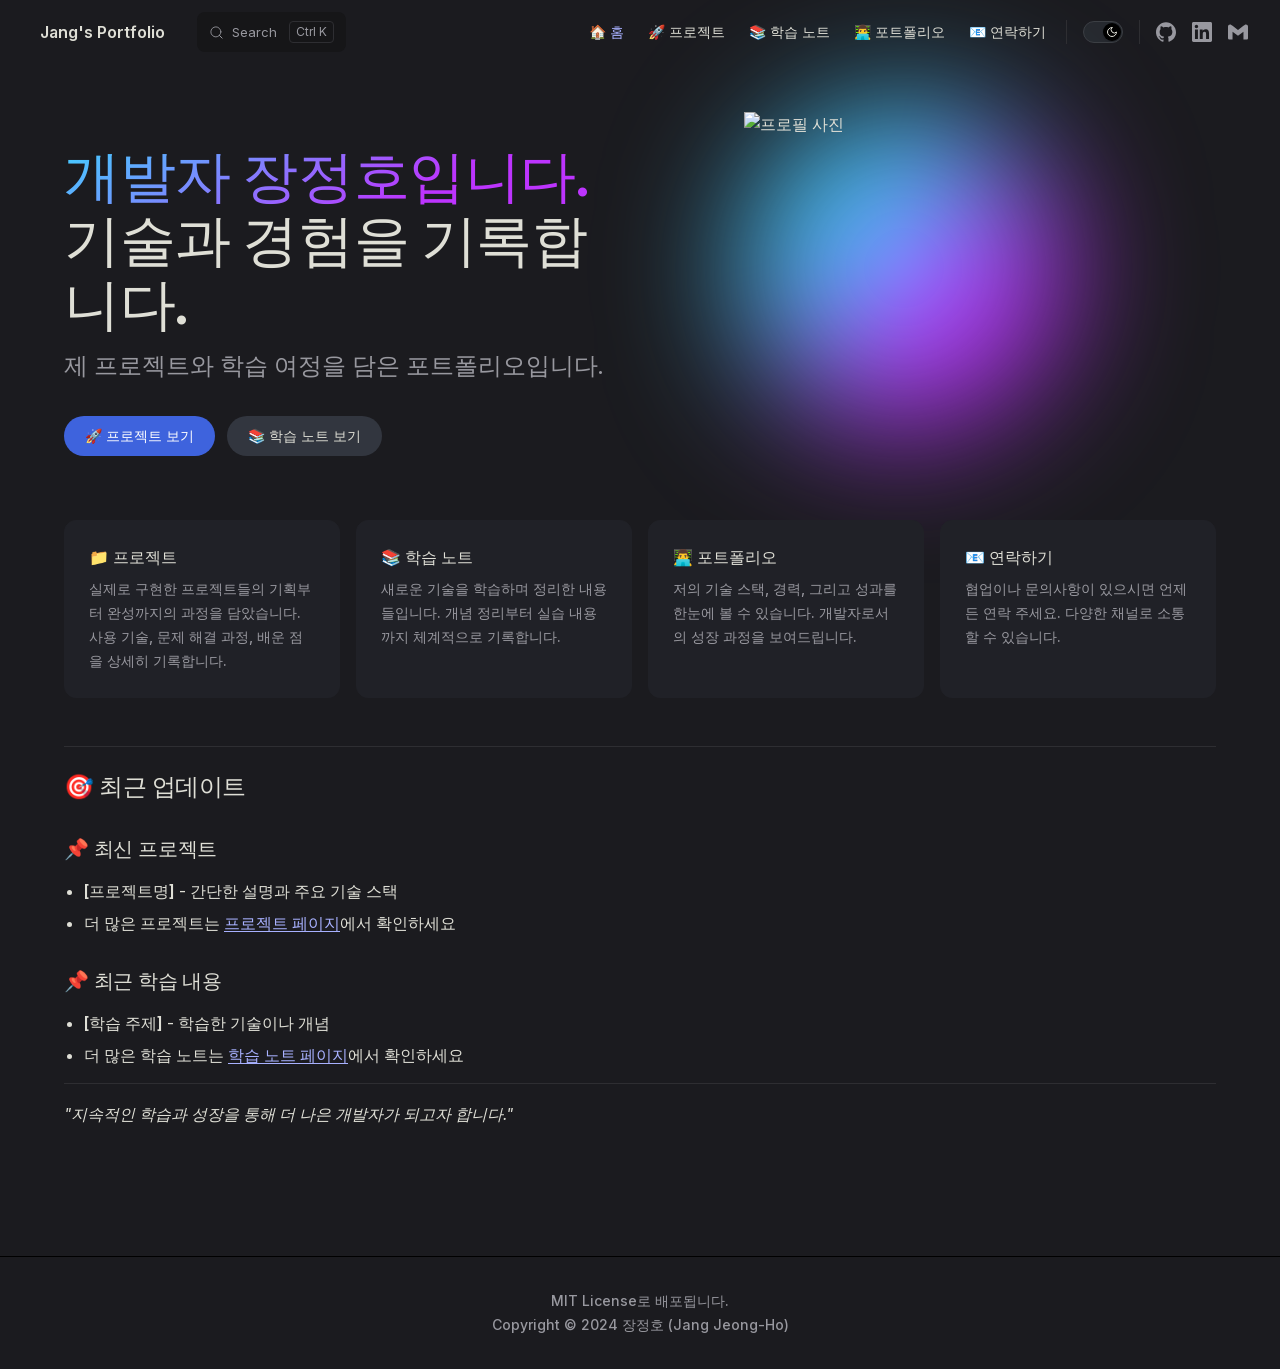
==== commit 4e4ba912: "deploy: Jang-oi/oi-dev@520e7712622cd05f4b23311a325a0d12e96330b5" ====
--- a/index.html
+++ b/index.html
@@ -3,23 +3,29 @@
   <head>
     <meta charset="utf-8">
     <meta name="viewport" content="width=device-width,initial-scale=1">
-    <title>Tech &amp; Portfolio</title>
-    <meta name="description" content="Tech Site">
+    <title>Jang's Portfolio</title>
+    <meta name="description" content="개발자 장정호의 포트폴리오 및 기술 기록 블로그입니다.">
     <meta name="generator" content="VitePress v2.0.0-alpha.12">
-    <link rel="preload stylesheet" href="/assets/style.73mzcVgE.css" as="style">
+    <link rel="preload stylesheet" href="/assets/style.pQQElTRj.css" as="style">
     <link rel="preload stylesheet" href="/vp-icons.css" as="style">
     
-    <script type="module" src="/assets/app.CnuzKw5d.js"></script>
+    <script type="module" src="/assets/app.DHpjisP5.js"></script>
     <link rel="preload" href="/assets/inter-roman-latin.Di8DUHzh.woff2" as="font" type="font/woff2" crossorigin="">
-    <link rel="modulepreload" href="/assets/chunks/theme.BwPPXFYN.js">
-    <link rel="modulepreload" href="/assets/chunks/framework.B1UcUiOW.js">
-    <link rel="modulepreload" href="/assets/index.md.B72yFilo.lean.js">
-    <script id="check-dark-mode">(()=>{const e=localStorage.getItem("vitepress-theme-appearance")||"auto",a=window.matchMedia("(prefers-color-scheme: dark)").matches;(!e||e==="auto"?a:e==="dark")&&document.documentElement.classList.add("dark")})();</script>
+    <link rel="modulepreload" href="/assets/chunks/theme.DzfUQsAN.js">
+    <link rel="modulepreload" href="/assets/chunks/framework.D3s0AgZG.js">
+    <link rel="modulepreload" href="/assets/index.md.KbYtuHTH.lean.js">
+    <meta name="author" content="장정호">
+    <meta name="keywords" content="프론트엔드, 개발자, React, TypeScript, JavaScript, 포트폴리오">
+    <meta property="og:title" content="Jang's Portfolio">
+    <meta property="og:description" content="개발자 장정호의 포트폴리오 및 기술 기록 블로그입니다.">
+    <meta property="og:type" content="website">
+    <link rel="icon" href="/favicon.ico">
+    <script id="check-dark-mode">(()=>{const e=localStorage.getItem("vitepress-theme-appearance")||"dark",a=window.matchMedia("(prefers-color-scheme: dark)").matches;(!e||e==="auto"?a:e==="dark")&&document.documentElement.classList.add("dark")})();</script>
     <script id="check-mac-os">document.documentElement.classList.toggle("mac",/Mac|iPhone|iPod|iPad/i.test(navigator.platform));</script>
   </head>
   <body>
-    <div id="app"><div class="Layout" data-v-304c8b69><!--[--><!--]--><!--[--><span tabindex="-1" data-v-fcbfc0e0></span><a href="#VPContent" class="VPSkipLink visually-hidden" data-v-fcbfc0e0>Skip to content</a><!--]--><!----><header class="VPNav" data-v-304c8b69 data-v-d5bf7c8e><div class="VPNavBar" data-v-d5bf7c8e data-v-8eab0e6d><div class="wrapper" data-v-8eab0e6d><div class="container" data-v-8eab0e6d><div class="title" data-v-8eab0e6d><div class="VPNavBarTitle" data-v-8eab0e6d data-v-d4488dd0><a class="title" href="/" data-v-d4488dd0><!--[--><!--]--><!----><span data-v-d4488dd0>Tech &amp; Portfolio</span><!--[--><!--]--></a></div></div><div class="content" data-v-8eab0e6d><div class="content-body" data-v-8eab0e6d><!--[--><!--]--><div class="VPNavBarSearch search" data-v-8eab0e6d><!----></div><nav aria-labelledby="main-nav-aria-label" class="VPNavBarMenu menu" data-v-8eab0e6d data-v-020be4db><span id="main-nav-aria-label" class="visually-hidden" data-v-020be4db> Main Navigation </span><!--[--><!--[--><a class="VPLink link VPNavBarMenuLink active" href="/" tabindex="0" data-v-020be4db data-v-815115f5><!--[--><span data-v-815115f5>Home</span><!--]--></a><!--]--><!--[--><a class="VPLink link VPNavBarMenuLink" href="/markdown-examples.html" tabindex="0" data-v-020be4db data-v-815115f5><!--[--><span data-v-815115f5>Examples</span><!--]--></a><!--]--><!--]--></nav><!----><div class="VPNavBarAppearance appearance" data-v-8eab0e6d data-v-3f90c1a5><button class="VPSwitch VPSwitchAppearance" type="button" role="switch" title aria-checked="false" data-v-3f90c1a5 data-v-be9742d9 data-v-b4ccac88><span class="check" data-v-b4ccac88><span class="icon" data-v-b4ccac88><!--[--><span class="vpi-sun sun" data-v-be9742d9></span><span class="vpi-moon moon" data-v-be9742d9></span><!--]--></span></span></button></div><div class="VPSocialLinks VPNavBarSocialLinks social-links" data-v-8eab0e6d data-v-ef6192dc data-v-a1a7286e><!--[--><a class="VPSocialLink no-icon" href="https://github.com/vuejs/vitepress" aria-label="github" target="_blank" rel="me noopener" data-v-a1a7286e data-v-32d78712><span class="vpi-social-github"></span></a><!--]--></div><div class="VPFlyout VPNavBarExtra extra" data-v-8eab0e6d data-v-f953d92f data-v-d8fae6e2><button type="button" class="button" aria-haspopup="true" aria-expanded="false" aria-label="extra navigation" data-v-d8fae6e2><span class="vpi-more-horizontal icon" data-v-d8fae6e2></span></button><div class="menu" data-v-d8fae6e2><div class="VPMenu" data-v-d8fae6e2 data-v-fcd1d7a8><!----><!--[--><!--[--><!----><div class="group" data-v-f953d92f><div class="item appearance" data-v-f953d92f><p class="label" data-v-f953d92f>Appearance</p><div class="appearance-action" data-v-f953d92f><button class="VPSwitch VPSwitchAppearance" type="button" role="switch" title aria-checked="false" data-v-f953d92f data-v-be9742d9 data-v-b4ccac88><span class="check" data-v-b4ccac88><span class="icon" data-v-b4ccac88><!--[--><span class="vpi-sun sun" data-v-be9742d9></span><span class="vpi-moon moon" data-v-be9742d9></span><!--]--></span></span></button></div></div></div><div class="group" data-v-f953d92f><div class="item social-links" data-v-f953d92f><div class="VPSocialLinks social-links-list" data-v-f953d92f data-v-a1a7286e><!--[--><a class="VPSocialLink no-icon" href="https://github.com/vuejs/vitepress" aria-label="github" target="_blank" rel="me noopener" data-v-a1a7286e data-v-32d78712><span class="vpi-social-github"></span></a><!--]--></div></div></div><!--]--><!--]--></div></div></div><!--[--><!--]--><button type="button" class="VPNavBarHamburger hamburger" aria-label="mobile navigation" aria-expanded="false" aria-controls="VPNavScreen" data-v-8eab0e6d data-v-6bee1efd><span class="container" data-v-6bee1efd><span class="top" data-v-6bee1efd></span><span class="middle" data-v-6bee1efd></span><span class="bottom" data-v-6bee1efd></span></span></button></div></div></div></div><div class="divider" data-v-8eab0e6d><div class="divider-line" data-v-8eab0e6d></div></div></div><!----></header><!----><!----><div class="VPContent is-home" id="VPContent" data-v-304c8b69 data-v-2652e39a><div class="VPHome" data-v-2652e39a data-v-e07eaea7><!--[--><!--]--><div class="VPHero VPHomeHero" data-v-e07eaea7 data-v-a4190d00><div class="container" data-v-a4190d00><div class="main" data-v-a4190d00><!--[--><!--]--><!--[--><h1 class="heading" data-v-a4190d00><span class="name clip" data-v-a4190d00>Tech & Portfolio</span><span class="text" data-v-a4190d00>Tech Site</span></h1><p class="tagline" data-v-a4190d00>My great project tagline</p><!--]--><!--[--><!--]--><div class="actions" data-v-a4190d00><!--[--><div class="action" data-v-a4190d00><a class="VPButton medium brand" href="/markdown-examples.html" data-v-a4190d00 data-v-58d3b43b><!--[-->Markdown Examples<!--]--></a></div><div class="action" data-v-a4190d00><a class="VPButton medium alt" href="/api-examples.html" data-v-a4190d00 data-v-58d3b43b><!--[-->API Examples<!--]--></a></div><!--]--></div><!--[--><!--]--></div><!----></div></div><!--[--><!--]--><!--[--><!--]--><div class="VPFeatures VPHomeFeatures" data-v-e07eaea7 data-v-b1eea84a><div class="container" data-v-b1eea84a><div class="items" data-v-b1eea84a><!--[--><div class="grid-3 item" data-v-b1eea84a><div class="VPLink no-icon VPFeature" data-v-b1eea84a data-v-02d1074d><!--[--><article class="box" data-v-02d1074d><!----><h2 class="title" data-v-02d1074d>Feature A</h2><p class="details" data-v-02d1074d>Lorem ipsum dolor sit amet, consectetur adipiscing elit</p><!----></article><!--]--></div></div><div class="grid-3 item" data-v-b1eea84a><div class="VPLink no-icon VPFeature" data-v-b1eea84a data-v-02d1074d><!--[--><article class="box" data-v-02d1074d><!----><h2 class="title" data-v-02d1074d>Feature B</h2><p class="details" data-v-02d1074d>Lorem ipsum dolor sit amet, consectetur adipiscing elit</p><!----></article><!--]--></div></div><div class="grid-3 item" data-v-b1eea84a><div class="VPLink no-icon VPFeature" data-v-b1eea84a data-v-02d1074d><!--[--><article class="box" data-v-02d1074d><!----><h2 class="title" data-v-02d1074d>Feature C</h2><p class="details" data-v-02d1074d>Lorem ipsum dolor sit amet, consectetur adipiscing elit</p><!----></article><!--]--></div></div><!--]--></div></div></div><!--[--><!--]--><div class="vp-doc container" style="" data-v-e07eaea7 data-v-c141a4bd><!--[--><div style="position:relative;" data-v-e07eaea7><div></div></div><!--]--></div></div></div><!----><!--[--><!--]--></div></div>
-    <script>window.__VP_HASH_MAP__=JSON.parse("{\"api-examples.md\":\"DFAp0JnM\",\"index.md\":\"B72yFilo\",\"markdown-examples.md\":\"CRzJJJFR\"}");window.__VP_SITE_DATA__=JSON.parse("{\"lang\":\"en-US\",\"dir\":\"ltr\",\"title\":\"Tech & Portfolio\",\"description\":\"Tech Site\",\"base\":\"/\",\"head\":[],\"router\":{\"prefetchLinks\":true},\"appearance\":true,\"themeConfig\":{\"nav\":[{\"text\":\"Home\",\"link\":\"/\"},{\"text\":\"Examples\",\"link\":\"/markdown-examples\"}],\"sidebar\":[{\"text\":\"Examples\",\"items\":[{\"text\":\"Markdown Examples\",\"link\":\"/markdown-examples\"},{\"text\":\"Runtime API Examples\",\"link\":\"/api-examples\"}]}],\"socialLinks\":[{\"icon\":\"github\",\"link\":\"https://github.com/vuejs/vitepress\"}]},\"locales\":{},\"scrollOffset\":134,\"cleanUrls\":false,\"additionalConfig\":{}}");</script>
+    <div id="app"><div class="Layout" data-v-1df9f90f><!--[--><!--]--><!--[--><span tabindex="-1" data-v-0b0ada53></span><a href="#VPContent" class="VPSkipLink visually-hidden" data-v-0b0ada53>Skip to content</a><!--]--><!----><header class="VPNav" data-v-1df9f90f data-v-9f75dce3><div class="VPNavBar" data-v-9f75dce3 data-v-2a96a3d0><div class="wrapper" data-v-2a96a3d0><div class="container" data-v-2a96a3d0><div class="title" data-v-2a96a3d0><div class="VPNavBarTitle" data-v-2a96a3d0 data-v-1e38c6bc><a class="title" href="/" data-v-1e38c6bc><!--[--><!--]--><!--[--><img class="VPImage logo" src="/logo.png" alt data-v-8426fc1a><!--]--><span data-v-1e38c6bc>Jang's Portfolio</span><!--[--><!--]--></a></div></div><div class="content" data-v-2a96a3d0><div class="content-body" data-v-2a96a3d0><!--[--><!--]--><div class="VPNavBarSearch search" data-v-2a96a3d0><!--[--><!----><div id="local-search"><button type="button" aria-label="Search" aria-keyshortcuts="/ control+k meta+k" class="DocSearch DocSearch-Button"><span class="DocSearch-Button-Container"><span class="vpi-search DocSearch-Search-Icon"></span><span class="DocSearch-Button-Placeholder">Search</span></span><span class="DocSearch-Button-Keys"><kbd class="DocSearch-Button-Key"></kbd><kbd class="DocSearch-Button-Key"></kbd></span></button></div><!--]--></div><nav aria-labelledby="main-nav-aria-label" class="VPNavBarMenu menu" data-v-2a96a3d0 data-v-39714824><span id="main-nav-aria-label" class="visually-hidden" data-v-39714824> Main Navigation </span><!--[--><!--[--><a class="VPLink link VPNavBarMenuLink active" href="/" tabindex="0" data-v-39714824 data-v-e56f3d57><!--[--><span data-v-e56f3d57>🏠 홈</span><!--]--></a><!--]--><!--[--><a class="VPLink link VPNavBarMenuLink" href="/projects/" tabindex="0" data-v-39714824 data-v-e56f3d57><!--[--><span data-v-e56f3d57>🚀 프로젝트</span><!--]--></a><!--]--><!--[--><a class="VPLink link VPNavBarMenuLink" href="/study/" tabindex="0" data-v-39714824 data-v-e56f3d57><!--[--><span data-v-e56f3d57>📚 학습 노트</span><!--]--></a><!--]--><!--[--><a class="VPLink link VPNavBarMenuLink" href="/portfolio/" tabindex="0" data-v-39714824 data-v-e56f3d57><!--[--><span data-v-e56f3d57>👨‍💻 포트폴리오</span><!--]--></a><!--]--><!--[--><a class="VPLink link VPNavBarMenuLink" href="/contact/" tabindex="0" data-v-39714824 data-v-e56f3d57><!--[--><span data-v-e56f3d57>📧 연락하기</span><!--]--></a><!--]--><!--]--></nav><!----><div class="VPNavBarAppearance appearance" data-v-2a96a3d0 data-v-6c893767><button class="VPSwitch VPSwitchAppearance" type="button" role="switch" title aria-checked="true" data-v-6c893767 data-v-5337faa4 data-v-1d5665e3><span class="check" data-v-1d5665e3><span class="icon" data-v-1d5665e3><!--[--><span class="vpi-sun sun" data-v-5337faa4></span><span class="vpi-moon moon" data-v-5337faa4></span><!--]--></span></span></button></div><div class="VPSocialLinks VPNavBarSocialLinks social-links" data-v-2a96a3d0 data-v-0394ad82 data-v-d07f11e6><!--[--><a class="VPSocialLink no-icon" href="https://github.com/jang-oi" aria-label="github" target="_blank" rel="me noopener" data-v-d07f11e6 data-v-591a6b30><span class="vpi-social-github"></span></a><a class="VPSocialLink no-icon" href="https://linkedin.com/in/jang-jeong-ho" aria-label target="_blank" rel="me noopener" data-v-d07f11e6 data-v-591a6b30><svg role="img" viewBox="0 0 24 24" xmlns="http://www.w3.org/2000/svg"><title>LinkedIn</title><path d="M20.447 20.452h-3.554v-5.569c0-1.328-.027-3.037-1.852-3.037-1.853 0-2.136 1.445-2.136 2.939v5.667H9.351V9h3.414v1.561h.046c.477-.9 1.637-1.85 3.37-1.85 3.601 0 4.267 2.37 4.267 5.455v6.286zM5.337 7.433c-1.144 0-2.063-.926-2.063-2.065 0-1.138.92-2.063 2.063-2.063 1.14 0 2.064.925 2.064 2.063 0 1.139-.925 2.065-2.064 2.065zm1.782 13.019H3.555V9h3.564v11.452zM22.225 0H1.771C.792 0 0 .774 0 1.729v20.542C0 23.227.792 24 1.771 24h20.451C23.2 24 24 23.227 24 22.271V1.729C24 .774 23.2 0 22.222 0h.003z"/></svg></a><a class="VPSocialLink no-icon" href="mailto:jang@example.com" aria-label target="_blank" rel="me noopener" data-v-d07f11e6 data-v-591a6b30><svg role="img" viewBox="0 0 24 24" xmlns="http://www.w3.org/2000/svg"><title>Gmail</title><path d="M24 5.457v13.909c0 .904-.732 1.636-1.636 1.636h-3.819V11.73L12 16.64l-6.545-4.91v9.273H1.636A1.636 1.636 0 0 1 0 19.366V5.457c0-2.023 2.309-3.178 3.927-1.964L5.455 4.64 12 9.548l6.545-4.910 1.528-1.145C21.69 2.28 24 3.434 24 5.457z"/></svg></a><!--]--></div><div class="VPFlyout VPNavBarExtra extra" data-v-2a96a3d0 data-v-bb2aa2f0 data-v-42cb505d><button type="button" class="button" aria-haspopup="true" aria-expanded="false" aria-label="extra navigation" data-v-42cb505d><span class="vpi-more-horizontal icon" data-v-42cb505d></span></button><div class="menu" data-v-42cb505d><div class="VPMenu" data-v-42cb505d data-v-25a6cce8><!----><!--[--><!--[--><!----><div class="group" data-v-bb2aa2f0><div class="item appearance" data-v-bb2aa2f0><p class="label" data-v-bb2aa2f0>다크 모드</p><div class="appearance-action" data-v-bb2aa2f0><button class="VPSwitch VPSwitchAppearance" type="button" role="switch" title aria-checked="true" data-v-bb2aa2f0 data-v-5337faa4 data-v-1d5665e3><span class="check" data-v-1d5665e3><span class="icon" data-v-1d5665e3><!--[--><span class="vpi-sun sun" data-v-5337faa4></span><span class="vpi-moon moon" data-v-5337faa4></span><!--]--></span></span></button></div></div></div><div class="group" data-v-bb2aa2f0><div class="item social-links" data-v-bb2aa2f0><div class="VPSocialLinks social-links-list" data-v-bb2aa2f0 data-v-d07f11e6><!--[--><a class="VPSocialLink no-icon" href="https://github.com/jang-oi" aria-label="github" target="_blank" rel="me noopener" data-v-d07f11e6 data-v-591a6b30><span class="vpi-social-github"></span></a><a class="VPSocialLink no-icon" href="https://linkedin.com/in/jang-jeong-ho" aria-label target="_blank" rel="me noopener" data-v-d07f11e6 data-v-591a6b30><svg role="img" viewBox="0 0 24 24" xmlns="http://www.w3.org/2000/svg"><title>LinkedIn</title><path d="M20.447 20.452h-3.554v-5.569c0-1.328-.027-3.037-1.852-3.037-1.853 0-2.136 1.445-2.136 2.939v5.667H9.351V9h3.414v1.561h.046c.477-.9 1.637-1.85 3.37-1.85 3.601 0 4.267 2.37 4.267 5.455v6.286zM5.337 7.433c-1.144 0-2.063-.926-2.063-2.065 0-1.138.92-2.063 2.063-2.063 1.14 0 2.064.925 2.064 2.063 0 1.139-.925 2.065-2.064 2.065zm1.782 13.019H3.555V9h3.564v11.452zM22.225 0H1.771C.792 0 0 .774 0 1.729v20.542C0 23.227.792 24 1.771 24h20.451C23.2 24 24 23.227 24 22.271V1.729C24 .774 23.2 0 22.222 0h.003z"/></svg></a><a class="VPSocialLink no-icon" href="mailto:jang@example.com" aria-label target="_blank" rel="me noopener" data-v-d07f11e6 data-v-591a6b30><svg role="img" viewBox="0 0 24 24" xmlns="http://www.w3.org/2000/svg"><title>Gmail</title><path d="M24 5.457v13.909c0 .904-.732 1.636-1.636 1.636h-3.819V11.73L12 16.64l-6.545-4.91v9.273H1.636A1.636 1.636 0 0 1 0 19.366V5.457c0-2.023 2.309-3.178 3.927-1.964L5.455 4.64 12 9.548l6.545-4.910 1.528-1.145C21.69 2.28 24 3.434 24 5.457z"/></svg></a><!--]--></div></div></div><!--]--><!--]--></div></div></div><!--[--><!--]--><button type="button" class="VPNavBarHamburger hamburger" aria-label="mobile navigation" aria-expanded="false" aria-controls="VPNavScreen" data-v-2a96a3d0 data-v-e5dd9c1c><span class="container" data-v-e5dd9c1c><span class="top" data-v-e5dd9c1c></span><span class="middle" data-v-e5dd9c1c></span><span class="bottom" data-v-e5dd9c1c></span></span></button></div></div></div></div><div class="divider" data-v-2a96a3d0><div class="divider-line" data-v-2a96a3d0></div></div></div><!----></header><!----><!----><div class="VPContent is-home" id="VPContent" data-v-1df9f90f data-v-aff0b8d7><div class="VPHome external-link-icon-enabled" data-v-aff0b8d7 data-v-8b561e3d><!--[--><!--]--><div class="VPHero has-image VPHomeHero" data-v-8b561e3d data-v-1e96e9e8><div class="container" data-v-1e96e9e8><div class="main" data-v-1e96e9e8><!--[--><!--]--><!--[--><h1 class="heading" data-v-1e96e9e8><span class="name clip" data-v-1e96e9e8>개발자 장정호입니다.</span><span class="text" data-v-1e96e9e8>기술과 경험을 기록합니다.</span></h1><p class="tagline" data-v-1e96e9e8>제 프로젝트와 학습 여정을 담은 포트폴리오입니다.</p><!--]--><!--[--><!--]--><div class="actions" data-v-1e96e9e8><!--[--><div class="action" data-v-1e96e9e8><a class="VPButton medium brand" href="/projects/" data-v-1e96e9e8 data-v-01bff58b><!--[-->🚀 프로젝트 보기<!--]--></a></div><div class="action" data-v-1e96e9e8><a class="VPButton medium alt" href="/study/" data-v-1e96e9e8 data-v-01bff58b><!--[-->📚 학습 노트 보기<!--]--></a></div><!--]--></div><!--[--><!--]--></div><div class="image" data-v-1e96e9e8><div class="image-container" data-v-1e96e9e8><div class="image-bg" data-v-1e96e9e8></div><!--[--><!--[--><img class="VPImage image-src" src="/your-profile-image.png" alt="프로필 사진" data-v-8426fc1a><!--]--><!--]--></div></div></div></div><!--[--><!--]--><!--[--><!--]--><div class="VPFeatures VPHomeFeatures" data-v-8b561e3d data-v-a6181336><div class="container" data-v-a6181336><div class="items" data-v-a6181336><!--[--><div class="grid-4 item" data-v-a6181336><a class="VPLink link no-icon VPFeature" href="/projects/" data-v-a6181336 data-v-5219619b><!--[--><article class="box" data-v-5219619b><!----><h2 class="title" data-v-5219619b>📁 프로젝트</h2><p class="details" data-v-5219619b>실제로 구현한 프로젝트들의 기획부터 완성까지의 과정을 담았습니다. 사용 기술, 문제 해결 과정, 배운 점을 상세히 기록합니다.</p><!----></article><!--]--></a></div><div class="grid-4 item" data-v-a6181336><a class="VPLink link no-icon VPFeature" href="/study/" data-v-a6181336 data-v-5219619b><!--[--><article class="box" data-v-5219619b><!----><h2 class="title" data-v-5219619b>📚 학습 노트</h2><p class="details" data-v-5219619b>새로운 기술을 학습하며 정리한 내용들입니다. 개념 정리부터 실습 내용까지 체계적으로 기록합니다.</p><!----></article><!--]--></a></div><div class="grid-4 item" data-v-a6181336><a class="VPLink link no-icon VPFeature" href="/portfolio/" data-v-a6181336 data-v-5219619b><!--[--><article class="box" data-v-5219619b><!----><h2 class="title" data-v-5219619b>👨‍💻 포트폴리오</h2><p class="details" data-v-5219619b>저의 기술 스택, 경력, 그리고 성과를 한눈에 볼 수 있습니다. 개발자로서의 성장 과정을 보여드립니다.</p><!----></article><!--]--></a></div><div class="grid-4 item" data-v-a6181336><a class="VPLink link no-icon VPFeature" href="/contact/" data-v-a6181336 data-v-5219619b><!--[--><article class="box" data-v-5219619b><!----><h2 class="title" data-v-5219619b>📧 연락하기</h2><p class="details" data-v-5219619b>협업이나 문의사항이 있으시면 언제든 연락 주세요. 다양한 채널로 소통할 수 있습니다.</p><!----></article><!--]--></a></div><!--]--></div></div></div><!--[--><!--]--><div class="vp-doc container" style="" data-v-8b561e3d data-v-8e2d4988><!--[--><div style="position:relative;" data-v-8b561e3d><div><h2 id="🎯-최근-업데이트" tabindex="-1">🎯 최근 업데이트 <a class="header-anchor" href="#🎯-최근-업데이트" aria-label="Permalink to “🎯 최근 업데이트”">​</a></h2><h3 id="📌-최신-프로젝트" tabindex="-1">📌 최신 프로젝트 <a class="header-anchor" href="#📌-최신-프로젝트" aria-label="Permalink to “📌 최신 프로젝트”">​</a></h3><ul><li><strong>[프로젝트명]</strong> - 간단한 설명과 주요 기술 스택</li><li>더 많은 프로젝트는 <a href="/projects/">프로젝트 페이지</a>에서 확인하세요</li></ul><h3 id="📌-최근-학습-내용" tabindex="-1">📌 최근 학습 내용 <a class="header-anchor" href="#📌-최근-학습-내용" aria-label="Permalink to “📌 최근 학습 내용”">​</a></h3><ul><li><strong>[학습 주제]</strong> - 학습한 기술이나 개념</li><li>더 많은 학습 노트는 <a href="/study/">학습 노트 페이지</a>에서 확인하세요</li></ul><hr><p><em>&quot;지속적인 학습과 성장을 통해 더 나은 개발자가 되고자 합니다.&quot;</em></p></div></div><!--]--></div></div></div><footer class="VPFooter" data-v-1df9f90f data-v-c3855bb3><div class="container" data-v-c3855bb3><p class="message" data-v-c3855bb3>MIT License로 배포됩니다.</p><p class="copyright" data-v-c3855bb3>Copyright © 2024 장정호 (Jang Jeong-Ho)</p></div></footer><!--[--><!--]--></div></div>
+    <script>window.__VP_HASH_MAP__=JSON.parse("{\"index.md\":\"KbYtuHTH\",\"portfolio_index.md\":\"oX3UwWOB\",\"projects_index.md\":\"Dy-Bnqaq\",\"projects_todo-app.md\":\"zUmJHv-E\",\"study_index.md\":\"Dh-2Qb-o\",\"study_javascript-es6-features.md\":\"q0qcI1Ma\"}");window.__VP_SITE_DATA__=JSON.parse("{\"lang\":\"en-US\",\"dir\":\"ltr\",\"title\":\"Jang's Portfolio\",\"description\":\"개발자 장정호의 포트폴리오 및 기술 기록 블로그입니다.\",\"base\":\"/\",\"head\":[],\"router\":{\"prefetchLinks\":true},\"appearance\":\"dark\",\"themeConfig\":{\"logo\":\"/logo.png\",\"siteTitle\":\"Jang's Portfolio\",\"nav\":[{\"text\":\"🏠 홈\",\"link\":\"/\"},{\"text\":\"🚀 프로젝트\",\"link\":\"/projects/\"},{\"text\":\"📚 학습 노트\",\"link\":\"/study/\"},{\"text\":\"👨‍💻 포트폴리오\",\"link\":\"/portfolio/\"},{\"text\":\"📧 연락하기\",\"link\":\"/contact/\"}],\"sidebar\":{\"/projects/\":[{\"text\":\"🚀 프로젝트\",\"items\":[{\"text\":\"프로젝트 개요\",\"link\":\"/projects/\"},{\"text\":\"할 일 관리 앱\",\"link\":\"/projects/todo-app\"},{\"text\":\"VitePress 포트폴리오\",\"link\":\"/projects/portfolio-site\"}]},{\"text\":\"📊 프로젝트 분류\",\"collapsed\":true,\"items\":[{\"text\":\"Frontend 프로젝트\",\"link\":\"/projects/frontend/\"},{\"text\":\"Full Stack 프로젝트\",\"link\":\"/projects/fullstack/\"},{\"text\":\"진행 중인 프로젝트\",\"link\":\"/projects/ongoing/\"}]}],\"/study/\":[{\"text\":\"📚 학습 노트\",\"items\":[{\"text\":\"학습 개요\",\"link\":\"/study/\"}]},{\"text\":\"🌐 Frontend\",\"collapsed\":false,\"items\":[{\"text\":\"JavaScript\",\"collapsed\":false,\"items\":[{\"text\":\"ES6+ 핵심 정리\",\"link\":\"/study/javascript-es6-features\"},{\"text\":\"Promise와 async/await\",\"link\":\"/study/javascript-promises\"},{\"text\":\"모듈 시스템\",\"link\":\"/study/javascript-modules\"}]},{\"text\":\"TypeScript\",\"collapsed\":true,\"items\":[{\"text\":\"TypeScript 기초\",\"link\":\"/study/typescript-basics\"},{\"text\":\"고급 타입 시스템\",\"link\":\"/study/typescript-advanced\"}]},{\"text\":\"React\",\"collapsed\":true,\"items\":[{\"text\":\"React Hooks 심화\",\"link\":\"/study/react-hooks\"},{\"text\":\"Context API\",\"link\":\"/study/react-context\"},{\"text\":\"상태 관리\",\"link\":\"/study/react-state-management\"}]},{\"text\":\"CSS & Styling\",\"collapsed\":true,\"items\":[{\"text\":\"Tailwind CSS\",\"link\":\"/study/tailwind-css\"},{\"text\":\"CSS Grid & Flexbox\",\"link\":\"/study/css-layout\"},{\"text\":\"반응형 디자인\",\"link\":\"/study/responsive-design\"}]}]},{\"text\":\"🛠️ 개발 도구\",\"collapsed\":true,\"items\":[{\"text\":\"Git 워크플로우\",\"link\":\"/study/git-workflow\"},{\"text\":\"Vite vs Webpack\",\"link\":\"/study/build-tools\"},{\"text\":\"VS Code 활용법\",\"link\":\"/study/vscode-tips\"}]},{\"text\":\"📐 컴퓨터 과학\",\"collapsed\":true,\"items\":[{\"text\":\"알고리즘 & 자료구조\",\"link\":\"/study/algorithms\"},{\"text\":\"네트워크 기초\",\"link\":\"/study/network-basics\"},{\"text\":\"웹 성능 최적화\",\"link\":\"/study/web-performance\"}]}],\"/portfolio/\":[{\"text\":\"👨‍💻 포트폴리오\",\"items\":[{\"text\":\"소개 및 개요\",\"link\":\"/portfolio/\"},{\"text\":\"기술 스택\",\"link\":\"/portfolio/tech-stack\"},{\"text\":\"학습 여정\",\"link\":\"/portfolio/learning-journey\"}]},{\"text\":\"📄 상세 정보\",\"collapsed\":true,\"items\":[{\"text\":\"경력 및 경험\",\"link\":\"/portfolio/experience\"},{\"text\":\"성과 및 성취\",\"link\":\"/portfolio/achievements\"},{\"text\":\"개발 철학\",\"link\":\"/portfolio/philosophy\"}]}]},\"socialLinks\":[{\"icon\":\"github\",\"link\":\"https://github.com/jang-oi\"},{\"icon\":{\"svg\":\"<svg role=\\\"img\\\" viewBox=\\\"0 0 24 24\\\" xmlns=\\\"http://www.w3.org/2000/svg\\\"><title>LinkedIn</title><path d=\\\"M20.447 20.452h-3.554v-5.569c0-1.328-.027-3.037-1.852-3.037-1.853 0-2.136 1.445-2.136 2.939v5.667H9.351V9h3.414v1.561h.046c.477-.9 1.637-1.85 3.37-1.85 3.601 0 4.267 2.37 4.267 5.455v6.286zM5.337 7.433c-1.144 0-2.063-.926-2.063-2.065 0-1.138.92-2.063 2.063-2.063 1.14 0 2.064.925 2.064 2.063 0 1.139-.925 2.065-2.064 2.065zm1.782 13.019H3.555V9h3.564v11.452zM22.225 0H1.771C.792 0 0 .774 0 1.729v20.542C0 23.227.792 24 1.771 24h20.451C23.2 24 24 23.227 24 22.271V1.729C24 .774 23.2 0 22.222 0h.003z\\\"/></svg>\"},\"link\":\"https://linkedin.com/in/jang-jeong-ho\"},{\"icon\":{\"svg\":\"<svg role=\\\"img\\\" viewBox=\\\"0 0 24 24\\\" xmlns=\\\"http://www.w3.org/2000/svg\\\"><title>Gmail</title><path d=\\\"M24 5.457v13.909c0 .904-.732 1.636-1.636 1.636h-3.819V11.73L12 16.64l-6.545-4.91v9.273H1.636A1.636 1.636 0 0 1 0 19.366V5.457c0-2.023 2.309-3.178 3.927-1.964L5.455 4.64 12 9.548l6.545-4.910 1.528-1.145C21.69 2.28 24 3.434 24 5.457z\\\"/></svg>\"},\"link\":\"mailto:jang@example.com\"}],\"search\":{\"provider\":\"local\"},\"editLink\":{\"pattern\":\"https://github.com/jang-oi/portfolio/edit/main/:path\",\"text\":\"이 페이지 편집하기\"},\"lastUpdated\":{\"text\":\"마지막 업데이트\",\"formatOptions\":{\"dateStyle\":\"short\",\"timeStyle\":\"medium\"}},\"footer\":{\"message\":\"MIT License로 배포됩니다.\",\"copyright\":\"Copyright © 2024 장정호 (Jang Jeong-Ho)\"},\"outline\":{\"level\":[2,3],\"label\":\"목차\"},\"docFooter\":{\"prev\":\"이전 페이지\",\"next\":\"다음 페이지\"},\"darkModeSwitchLabel\":\"다크 모드\",\"lightModeSwitchTitle\":\"라이트 모드로 전환\",\"darkModeSwitchTitle\":\"다크 모드로 전환\",\"sidebarMenuLabel\":\"메뉴\",\"returnToTopLabel\":\"맨 위로 돌아가기\",\"externalLinkIcon\":true},\"locales\":{},\"scrollOffset\":134,\"cleanUrls\":false,\"additionalConfig\":{}}");</script>
     
   </body>
 </html>
--- a/assets/style.pQQElTRj.css
+++ b/assets/style.pQQElTRj.css
@@ -0,0 +1 @@
+@font-face{font-family:Inter;font-style:normal;font-weight:100 900;font-display:swap;src:url(/assets/inter-roman-cyrillic-ext.BBPuwvHQ.woff2) format("woff2");unicode-range:U+0460-052F,U+1C80-1C88,U+20B4,U+2DE0-2DFF,U+A640-A69F,U+FE2E-FE2F}@font-face{font-family:Inter;font-style:normal;font-weight:100 900;font-display:swap;src:url(/assets/inter-roman-cyrillic.C5lxZ8CY.woff2) format("woff2");unicode-range:U+0301,U+0400-045F,U+0490-0491,U+04B0-04B1,U+2116}@font-face{font-family:Inter;font-style:normal;font-weight:100 900;font-display:swap;src:url(/assets/inter-roman-greek-ext.CqjqNYQ-.woff2) format("woff2");unicode-range:U+1F00-1FFF}@font-face{font-family:Inter;font-style:normal;font-weight:100 900;font-display:swap;src:url(/assets/inter-roman-greek.BBVDIX6e.woff2) format("woff2");unicode-range:U+0370-0377,U+037A-037F,U+0384-038A,U+038C,U+038E-03A1,U+03A3-03FF}@font-face{font-family:Inter;font-style:normal;font-weight:100 900;font-display:swap;src:url(/assets/inter-roman-vietnamese.BjW4sHH5.woff2) format("woff2");unicode-range:U+0102-0103,U+0110-0111,U+0128-0129,U+0168-0169,U+01A0-01A1,U+01AF-01B0,U+0300-0301,U+0303-0304,U+0308-0309,U+0323,U+0329,U+1EA0-1EF9,U+20AB}@font-face{font-family:Inter;font-style:normal;font-weight:100 900;font-display:swap;src:url(/assets/inter-roman-latin-ext.4ZJIpNVo.woff2) format("woff2");unicode-range:U+0100-02AF,U+0304,U+0308,U+0329,U+1E00-1E9F,U+1EF2-1EFF,U+2020,U+20A0-20AB,U+20AD-20C0,U+2113,U+2C60-2C7F,U+A720-A7FF}@font-face{font-family:Inter;font-style:normal;font-weight:100 900;font-display:swap;src:url(/assets/inter-roman-latin.Di8DUHzh.woff2) format("woff2");unicode-range:U+0000-00FF,U+0131,U+0152-0153,U+02BB-02BC,U+02C6,U+02DA,U+02DC,U+0304,U+0308,U+0329,U+2000-206F,U+2074,U+20AC,U+2122,U+2191,U+2193,U+2212,U+2215,U+FEFF,U+FFFD}@font-face{font-family:Inter;font-style:italic;font-weight:100 900;font-display:swap;src:url(/assets/inter-italic-cyrillic-ext.r48I6akx.woff2) format("woff2");unicode-range:U+0460-052F,U+1C80-1C88,U+20B4,U+2DE0-2DFF,U+A640-A69F,U+FE2E-FE2F}@font-face{font-family:Inter;font-style:italic;font-weight:100 900;font-display:swap;src:url(/assets/inter-italic-cyrillic.By2_1cv3.woff2) format("woff2");unicode-range:U+0301,U+0400-045F,U+0490-0491,U+04B0-04B1,U+2116}@font-face{font-family:Inter;font-style:italic;font-weight:100 900;font-display:swap;src:url(/assets/inter-italic-greek-ext.1u6EdAuj.woff2) format("woff2");unicode-range:U+1F00-1FFF}@font-face{font-family:Inter;font-style:italic;font-weight:100 900;font-display:swap;src:url(/assets/inter-italic-greek.DJ8dCoTZ.woff2) format("woff2");unicode-range:U+0370-0377,U+037A-037F,U+0384-038A,U+038C,U+038E-03A1,U+03A3-03FF}@font-face{font-family:Inter;font-style:italic;font-weight:100 900;font-display:swap;src:url(/assets/inter-italic-vietnamese.BSbpV94h.woff2) format("woff2");unicode-range:U+0102-0103,U+0110-0111,U+0128-0129,U+0168-0169,U+01A0-01A1,U+01AF-01B0,U+0300-0301,U+0303-0304,U+0308-0309,U+0323,U+0329,U+1EA0-1EF9,U+20AB}@font-face{font-family:Inter;font-style:italic;font-weight:100 900;font-display:swap;src:url(/assets/inter-italic-latin-ext.CN1xVJS-.woff2) format("woff2");unicode-range:U+0100-02AF,U+0304,U+0308,U+0329,U+1E00-1E9F,U+1EF2-1EFF,U+2020,U+20A0-20AB,U+20AD-20C0,U+2113,U+2C60-2C7F,U+A720-A7FF}@font-face{font-family:Inter;font-style:italic;font-weight:100 900;font-display:swap;src:url(/assets/inter-italic-latin.C2AdPX0b.woff2) format("woff2");unicode-range:U+0000-00FF,U+0131,U+0152-0153,U+02BB-02BC,U+02C6,U+02DA,U+02DC,U+0304,U+0308,U+0329,U+2000-206F,U+2074,U+20AC,U+2122,U+2191,U+2193,U+2212,U+2215,U+FEFF,U+FFFD}@font-face{font-family:Punctuation SC;font-weight:400;src:local("PingFang SC Regular"),local("Noto Sans CJK SC"),local("Microsoft YaHei");unicode-range:U+201C,U+201D,U+2018,U+2019,U+2E3A,U+2014,U+2013,U+2026,U+00B7,U+007E,U+002F}@font-face{font-family:Punctuation SC;font-weight:500;src:local("PingFang SC Medium"),local("Noto Sans CJK SC"),local("Microsoft YaHei");unicode-range:U+201C,U+201D,U+2018,U+2019,U+2E3A,U+2014,U+2013,U+2026,U+00B7,U+007E,U+002F}@font-face{font-family:Punctuation SC;font-weight:600;src:local("PingFang SC Semibold"),local("Noto Sans CJK SC Bold"),local("Microsoft YaHei Bold");unicode-range:U+201C,U+201D,U+2018,U+2019,U+2E3A,U+2014,U+2013,U+2026,U+00B7,U+007E,U+002F}@font-face{font-family:Punctuation SC;font-weight:700;src:local("PingFang SC Semibold"),local("Noto Sans CJK SC Bold"),local("Microsoft YaHei Bold");unicode-range:U+201C,U+201D,U+2018,U+2019,U+2E3A,U+2014,U+2013,U+2026,U+00B7,U+007E,U+002F}:root{--vp-c-white: #ffffff;--vp-c-black: #000000;--vp-c-neutral: var(--vp-c-black);--vp-c-neutral-inverse: var(--vp-c-white)}.dark{--vp-c-neutral: var(--vp-c-white);--vp-c-neutral-inverse: var(--vp-c-black)}:root{--vp-c-gray-1: #dddde3;--vp-c-gray-2: #e4e4e9;--vp-c-gray-3: #ebebef;--vp-c-gray-soft: rgba(142, 150, 170, .14);--vp-c-indigo-1: #3451b2;--vp-c-indigo-2: #3a5ccc;--vp-c-indigo-3: #5672cd;--vp-c-indigo-soft: rgba(100, 108, 255, .14);--vp-c-purple-1: #6f42c1;--vp-c-purple-2: #7e4cc9;--vp-c-purple-3: #8e5cd9;--vp-c-purple-soft: rgba(159, 122, 234, .14);--vp-c-green-1: #18794e;--vp-c-green-2: #299764;--vp-c-green-3: #30a46c;--vp-c-green-soft: rgba(16, 185, 129, .14);--vp-c-yellow-1: #915930;--vp-c-yellow-2: #946300;--vp-c-yellow-3: #9f6a00;--vp-c-yellow-soft: rgba(234, 179, 8, .14);--vp-c-red-1: #b8272c;--vp-c-red-2: #d5393e;--vp-c-red-3: #e0575b;--vp-c-red-soft: rgba(244, 63, 94, .14);--vp-c-sponsor: #db2777}.dark{--vp-c-gray-1: #515c67;--vp-c-gray-2: #414853;--vp-c-gray-3: #32363f;--vp-c-gray-soft: rgba(101, 117, 133, .16);--vp-c-indigo-1: #a8b1ff;--vp-c-indigo-2: #5c73e7;--vp-c-indigo-3: #3e63dd;--vp-c-indigo-soft: rgba(100, 108, 255, .16);--vp-c-purple-1: #c8abfa;--vp-c-purple-2: #a879e6;--vp-c-purple-3: #8e5cd9;--vp-c-purple-soft: rgba(159, 122, 234, .16);--vp-c-green-1: #3dd68c;--vp-c-green-2: #30a46c;--vp-c-green-3: #298459;--vp-c-green-soft: rgba(16, 185, 129, .16);--vp-c-yellow-1: #f9b44e;--vp-c-yellow-2: #da8b17;--vp-c-yellow-3: #a46a0a;--vp-c-yellow-soft: rgba(234, 179, 8, .16);--vp-c-red-1: #f66f81;--vp-c-red-2: #f14158;--vp-c-red-3: #b62a3c;--vp-c-red-soft: rgba(244, 63, 94, .16)}:root{--vp-c-bg: #ffffff;--vp-c-bg-alt: #f6f6f7;--vp-c-bg-elv: #ffffff;--vp-c-bg-soft: #f6f6f7}.dark{--vp-c-bg: #1b1b1f;--vp-c-bg-alt: #161618;--vp-c-bg-elv: #202127;--vp-c-bg-soft: #202127}:root{--vp-c-border: #c2c2c4;--vp-c-divider: #e2e2e3;--vp-c-gutter: #e2e2e3}.dark{--vp-c-border: #3c3f44;--vp-c-divider: #2e2e32;--vp-c-gutter: #000000}:root{--vp-c-text-1: #3c3c43;--vp-c-text-2: #67676c;--vp-c-text-3: #929295}.dark{--vp-c-text-1: #dfdfd6;--vp-c-text-2: #98989f;--vp-c-text-3: #6a6a71}:root{--vp-c-default-1: var(--vp-c-gray-1);--vp-c-default-2: var(--vp-c-gray-2);--vp-c-default-3: var(--vp-c-gray-3);--vp-c-default-soft: var(--vp-c-gray-soft);--vp-c-brand-1: var(--vp-c-indigo-1);--vp-c-brand-2: var(--vp-c-indigo-2);--vp-c-brand-3: var(--vp-c-indigo-3);--vp-c-brand-soft: var(--vp-c-indigo-soft);--vp-c-brand: var(--vp-c-brand-1);--vp-c-tip-1: var(--vp-c-brand-1);--vp-c-tip-2: var(--vp-c-brand-2);--vp-c-tip-3: var(--vp-c-brand-3);--vp-c-tip-soft: var(--vp-c-brand-soft);--vp-c-note-1: var(--vp-c-brand-1);--vp-c-note-2: var(--vp-c-brand-2);--vp-c-note-3: var(--vp-c-brand-3);--vp-c-note-soft: var(--vp-c-brand-soft);--vp-c-success-1: var(--vp-c-green-1);--vp-c-success-2: var(--vp-c-green-2);--vp-c-success-3: var(--vp-c-green-3);--vp-c-success-soft: var(--vp-c-green-soft);--vp-c-important-1: var(--vp-c-purple-1);--vp-c-important-2: var(--vp-c-purple-2);--vp-c-important-3: var(--vp-c-purple-3);--vp-c-important-soft: var(--vp-c-purple-soft);--vp-c-warning-1: var(--vp-c-yellow-1);--vp-c-warning-2: var(--vp-c-yellow-2);--vp-c-warning-3: var(--vp-c-yellow-3);--vp-c-warning-soft: var(--vp-c-yellow-soft);--vp-c-danger-1: var(--vp-c-red-1);--vp-c-danger-2: var(--vp-c-red-2);--vp-c-danger-3: var(--vp-c-red-3);--vp-c-danger-soft: var(--vp-c-red-soft);--vp-c-caution-1: var(--vp-c-red-1);--vp-c-caution-2: var(--vp-c-red-2);--vp-c-caution-3: var(--vp-c-red-3);--vp-c-caution-soft: var(--vp-c-red-soft)}:root{--vp-font-family-base: "Inter", ui-sans-serif, system-ui, sans-serif, "Apple Color Emoji", "Segoe UI Emoji", "Segoe UI Symbol", "Noto Color Emoji";--vp-font-family-mono: ui-monospace, "Menlo", "Monaco", "Consolas", "Liberation Mono", "Courier New", monospace;font-optical-sizing:auto}:root:where(:lang(zh)){--vp-font-family-base: "Punctuation SC", "Inter", ui-sans-serif, system-ui, sans-serif, "Apple Color Emoji", "Segoe UI Emoji", "Segoe UI Symbol", "Noto Color Emoji"}:root{--vp-shadow-1: 0 1px 2px rgba(0, 0, 0, .04), 0 1px 2px rgba(0, 0, 0, .06);--vp-shadow-2: 0 3px 12px rgba(0, 0, 0, .07), 0 1px 4px rgba(0, 0, 0, .07);--vp-shadow-3: 0 12px 32px rgba(0, 0, 0, .1), 0 2px 6px rgba(0, 0, 0, .08);--vp-shadow-4: 0 14px 44px rgba(0, 0, 0, .12), 0 3px 9px rgba(0, 0, 0, .12);--vp-shadow-5: 0 18px 56px rgba(0, 0, 0, .16), 0 4px 12px rgba(0, 0, 0, .16)}:root{--vp-z-index-footer: 10;--vp-z-index-local-nav: 20;--vp-z-index-nav: 30;--vp-z-index-layout-top: 40;--vp-z-index-backdrop: 50;--vp-z-index-sidebar: 60}@media (min-width: 960px){:root{--vp-z-index-sidebar: 25}}:root{--vp-layout-max-width: 1440px}:root{--vp-header-anchor-symbol: "#"}:root{--vp-code-line-height: 1.7;--vp-code-font-size: .875em;--vp-code-color: var(--vp-c-brand-1);--vp-code-link-color: var(--vp-c-brand-1);--vp-code-link-hover-color: var(--vp-c-brand-2);--vp-code-bg: var(--vp-c-default-soft);--vp-code-block-color: var(--vp-c-text-2);--vp-code-block-bg: var(--vp-c-bg-alt);--vp-code-block-divider-color: var(--vp-c-gutter);--vp-code-lang-color: var(--vp-c-text-2);--vp-code-line-highlight-color: var(--vp-c-default-soft);--vp-code-line-number-color: var(--vp-c-text-2);--vp-code-line-diff-add-color: var(--vp-c-success-soft);--vp-code-line-diff-add-symbol-color: var(--vp-c-success-1);--vp-code-line-diff-remove-color: var(--vp-c-danger-soft);--vp-code-line-diff-remove-symbol-color: var(--vp-c-danger-1);--vp-code-line-warning-color: var(--vp-c-warning-soft);--vp-code-line-error-color: var(--vp-c-danger-soft);--vp-code-copy-code-border-color: var(--vp-c-divider);--vp-code-copy-code-bg: var(--vp-c-bg-soft);--vp-code-copy-code-hover-border-color: var(--vp-c-divider);--vp-code-copy-code-hover-bg: var(--vp-c-bg);--vp-code-copy-code-active-text: var(--vp-c-text-2);--vp-code-copy-copied-text-content: "Copied";--vp-code-tab-divider: var(--vp-code-block-divider-color);--vp-code-tab-text-color: var(--vp-c-text-2);--vp-code-tab-bg: var(--vp-code-block-bg);--vp-code-tab-hover-text-color: var(--vp-c-text-1);--vp-code-tab-active-text-color: var(--vp-c-text-1);--vp-code-tab-active-bar-color: var(--vp-c-brand-1)}:lang(es),:lang(pt){--vp-code-copy-copied-text-content: "Copiado"}:lang(fa){--vp-code-copy-copied-text-content: "کپی شد"}:lang(ko){--vp-code-copy-copied-text-content: "복사됨"}:lang(ru){--vp-code-copy-copied-text-content: "Скопировано"}:lang(zh){--vp-code-copy-copied-text-content: "已复制"}:root{--vp-button-brand-border: transparent;--vp-button-brand-text: var(--vp-c-white);--vp-button-brand-bg: var(--vp-c-brand-3);--vp-button-brand-hover-border: transparent;--vp-button-brand-hover-text: var(--vp-c-white);--vp-button-brand-hover-bg: var(--vp-c-brand-2);--vp-button-brand-active-border: transparent;--vp-button-brand-active-text: var(--vp-c-white);--vp-button-brand-active-bg: var(--vp-c-brand-1);--vp-button-alt-border: transparent;--vp-button-alt-text: var(--vp-c-text-1);--vp-button-alt-bg: var(--vp-c-default-3);--vp-button-alt-hover-border: transparent;--vp-button-alt-hover-text: var(--vp-c-text-1);--vp-button-alt-hover-bg: var(--vp-c-default-2);--vp-button-alt-active-border: transparent;--vp-button-alt-active-text: var(--vp-c-text-1);--vp-button-alt-active-bg: var(--vp-c-default-1);--vp-button-sponsor-border: var(--vp-c-text-2);--vp-button-sponsor-text: var(--vp-c-text-2);--vp-button-sponsor-bg: transparent;--vp-button-sponsor-hover-border: var(--vp-c-sponsor);--vp-button-sponsor-hover-text: var(--vp-c-sponsor);--vp-button-sponsor-hover-bg: transparent;--vp-button-sponsor-active-border: var(--vp-c-sponsor);--vp-button-sponsor-active-text: var(--vp-c-sponsor);--vp-button-sponsor-active-bg: transparent}:root{--vp-custom-block-font-size: 14px;--vp-custom-block-code-font-size: 13px;--vp-custom-block-info-border: transparent;--vp-custom-block-info-text: var(--vp-c-text-1);--vp-custom-block-info-bg: var(--vp-c-default-soft);--vp-custom-block-info-code-bg: var(--vp-c-default-soft);--vp-custom-block-note-border: transparent;--vp-custom-block-note-text: var(--vp-c-text-1);--vp-custom-block-note-bg: var(--vp-c-default-soft);--vp-custom-block-note-code-bg: var(--vp-c-default-soft);--vp-custom-block-tip-border: transparent;--vp-custom-block-tip-text: var(--vp-c-text-1);--vp-custom-block-tip-bg: var(--vp-c-tip-soft);--vp-custom-block-tip-code-bg: var(--vp-c-tip-soft);--vp-custom-block-important-border: transparent;--vp-custom-block-important-text: var(--vp-c-text-1);--vp-custom-block-important-bg: var(--vp-c-important-soft);--vp-custom-block-important-code-bg: var(--vp-c-important-soft);--vp-custom-block-warning-border: transparent;--vp-custom-block-warning-text: var(--vp-c-text-1);--vp-custom-block-warning-bg: var(--vp-c-warning-soft);--vp-custom-block-warning-code-bg: var(--vp-c-warning-soft);--vp-custom-block-danger-border: transparent;--vp-custom-block-danger-text: var(--vp-c-text-1);--vp-custom-block-danger-bg: var(--vp-c-danger-soft);--vp-custom-block-danger-code-bg: var(--vp-c-danger-soft);--vp-custom-block-caution-border: transparent;--vp-custom-block-caution-text: var(--vp-c-text-1);--vp-custom-block-caution-bg: var(--vp-c-caution-soft);--vp-custom-block-caution-code-bg: var(--vp-c-caution-soft);--vp-custom-block-details-border: var(--vp-custom-block-info-border);--vp-custom-block-details-text: var(--vp-custom-block-info-text);--vp-custom-block-details-bg: var(--vp-custom-block-info-bg);--vp-custom-block-details-code-bg: var(--vp-custom-block-info-code-bg)}:root{--vp-input-border-color: var(--vp-c-border);--vp-input-bg-color: var(--vp-c-bg-alt);--vp-input-switch-bg-color: var(--vp-c-default-soft)}:root{--vp-nav-height: 64px;--vp-nav-bg-color: var(--vp-c-bg);--vp-nav-screen-bg-color: var(--vp-c-bg);--vp-nav-logo-height: 24px}.hide-nav{--vp-nav-height: 0px}.hide-nav .VPSidebar{--vp-nav-height: 22px}:root{--vp-local-nav-bg-color: var(--vp-c-bg)}:root{--vp-sidebar-width: 272px;--vp-sidebar-bg-color: var(--vp-c-bg-alt)}:root{--vp-backdrop-bg-color: rgba(0, 0, 0, .6)}:root{--vp-home-hero-name-color: var(--vp-c-brand-1);--vp-home-hero-name-background: transparent;--vp-home-hero-image-background-image: none;--vp-home-hero-image-filter: none}:root{--vp-badge-info-border: transparent;--vp-badge-info-text: var(--vp-c-text-2);--vp-badge-info-bg: var(--vp-c-default-soft);--vp-badge-tip-border: transparent;--vp-badge-tip-text: var(--vp-c-tip-1);--vp-badge-tip-bg: var(--vp-c-tip-soft);--vp-badge-warning-border: transparent;--vp-badge-warning-text: var(--vp-c-warning-1);--vp-badge-warning-bg: var(--vp-c-warning-soft);--vp-badge-danger-border: transparent;--vp-badge-danger-text: var(--vp-c-danger-1);--vp-badge-danger-bg: var(--vp-c-danger-soft)}:root{--vp-carbon-ads-text-color: var(--vp-c-text-1);--vp-carbon-ads-poweredby-color: var(--vp-c-text-2);--vp-carbon-ads-bg-color: var(--vp-c-bg-soft);--vp-carbon-ads-hover-text-color: var(--vp-c-brand-1);--vp-carbon-ads-hover-poweredby-color: var(--vp-c-text-1)}:root{--vp-local-search-bg: var(--vp-c-bg);--vp-local-search-result-bg: var(--vp-c-bg);--vp-local-search-result-border: var(--vp-c-divider);--vp-local-search-result-selected-bg: var(--vp-c-bg);--vp-local-search-result-selected-border: var(--vp-c-brand-1);--vp-local-search-highlight-bg: var(--vp-c-brand-1);--vp-local-search-highlight-text: var(--vp-c-neutral-inverse)}@media (prefers-reduced-motion: reduce){*,:before,:after{animation-delay:-1ms!important;animation-duration:1ms!important;animation-iteration-count:1!important;background-attachment:initial!important;scroll-behavior:auto!important;transition-duration:0s!important;transition-delay:0s!important}}*,:before,:after{box-sizing:border-box}html{line-height:1.4;font-size:16px;-webkit-text-size-adjust:100%}html.dark{color-scheme:dark}body{margin:0;width:100%;min-width:320px;min-height:100vh;line-height:24px;font-family:var(--vp-font-family-base);font-size:16px;font-weight:400;color:var(--vp-c-text-1);background-color:var(--vp-c-bg);font-synthesis:style;text-rendering:optimizeLegibility;-webkit-font-smoothing:antialiased;-moz-osx-font-smoothing:grayscale}main{display:block}h1,h2,h3,h4,h5,h6{margin:0;line-height:24px;font-size:16px;font-weight:400}p{margin:0}strong,b{font-weight:600}a,area,button,[role=button],input,label,select,summary,textarea{touch-action:manipulation}a{color:inherit;text-decoration:inherit}ol,ul{list-style:none;margin:0;padding:0}blockquote{margin:0}pre,code,kbd,samp{font-family:var(--vp-font-family-mono)}img,svg,video,canvas,audio,iframe,embed,object{display:block}figure{margin:0}img,video{max-width:100%;height:auto}button,input,optgroup,select,textarea{border:0;padding:0;line-height:inherit;color:inherit}button{padding:0;font-family:inherit;background-color:transparent;background-image:none}button:enabled,[role=button]:enabled{cursor:pointer}button:focus,button:focus-visible{outline:1px dotted;outline:4px auto -webkit-focus-ring-color}button:focus:not(:focus-visible){outline:none!important}input:focus,textarea:focus,select:focus{outline:none}table{border-collapse:collapse}input{background-color:transparent}input:-ms-input-placeholder,textarea:-ms-input-placeholder{color:var(--vp-c-text-3)}input::-ms-input-placeholder,textarea::-ms-input-placeholder{color:var(--vp-c-text-3)}input::placeholder,textarea::placeholder{color:var(--vp-c-text-3)}input::-webkit-outer-spin-button,input::-webkit-inner-spin-button{-webkit-appearance:none;margin:0}input[type=number]{-moz-appearance:textfield}textarea{resize:vertical}select{-webkit-appearance:none}fieldset{margin:0;padding:0}h1,h2,h3,h4,h5,h6,li,p{overflow-wrap:break-word}vite-error-overlay{z-index:9999}mjx-container{overflow-x:auto}mjx-container>svg{display:inline-block;margin:auto}[class^=vpi-],[class*=" vpi-"],.vp-icon{width:1em;height:1em}[class^=vpi-].bg,[class*=" vpi-"].bg,.vp-icon.bg{background-size:100% 100%;background-color:transparent}[class^=vpi-]:not(.bg),[class*=" vpi-"]:not(.bg),.vp-icon:not(.bg){-webkit-mask:var(--icon) no-repeat;mask:var(--icon) no-repeat;-webkit-mask-size:100% 100%;mask-size:100% 100%;background-color:currentColor;color:inherit}.vpi-align-left{--icon: url("data:image/svg+xml,%3Csvg xmlns='http://www.w3.org/2000/svg' viewBox='0 0 24 24'%3E%3Cpath fill='none' stroke='black' stroke-linecap='round' stroke-linejoin='round' stroke-width='2' d='M15 12H3m14 6H3M21 6H3'/%3E%3C/svg%3E")}.vpi-arrow-right,.vpi-arrow-down,.vpi-arrow-left,.vpi-arrow-up{--icon: url("data:image/svg+xml,%3Csvg xmlns='http://www.w3.org/2000/svg' viewBox='0 0 24 24'%3E%3Cpath fill='none' stroke='black' stroke-linecap='round' stroke-linejoin='round' stroke-width='2' d='M5 12h14m-7-7l7 7l-7 7'/%3E%3C/svg%3E")}.vpi-chevron-right,.vpi-chevron-down,.vpi-chevron-left,.vpi-chevron-up{--icon: url("data:image/svg+xml,%3Csvg xmlns='http://www.w3.org/2000/svg' viewBox='0 0 24 24'%3E%3Cpath fill='none' stroke='black' stroke-linecap='round' stroke-linejoin='round' stroke-width='2' d='m9 18l6-6l-6-6'/%3E%3C/svg%3E")}.vpi-chevron-down,.vpi-arrow-down{transform:rotate(90deg)}.vpi-chevron-left,.vpi-arrow-left{transform:rotate(180deg)}.vpi-chevron-up,.vpi-arrow-up{transform:rotate(-90deg)}.vpi-square-pen{--icon: url("data:image/svg+xml,%3Csvg xmlns='http://www.w3.org/2000/svg' viewBox='0 0 24 24'%3E%3Cg fill='none' stroke='black' stroke-linecap='round' stroke-linejoin='round' stroke-width='2'%3E%3Cpath d='M12 3H5a2 2 0 0 0-2 2v14a2 2 0 0 0 2 2h14a2 2 0 0 0 2-2v-7'/%3E%3Cpath d='M18.375 2.625a1 1 0 0 1 3 3l-9.013 9.014a2 2 0 0 1-.853.505l-2.873.84a.5.5 0 0 1-.62-.62l.84-2.873a2 2 0 0 1 .506-.852z'/%3E%3C/g%3E%3C/svg%3E")}.vpi-plus{--icon: url("data:image/svg+xml,%3Csvg xmlns='http://www.w3.org/2000/svg' viewBox='0 0 24 24'%3E%3Cpath fill='none' stroke='black' stroke-linecap='round' stroke-linejoin='round' stroke-width='2' d='M5 12h14m-7-7v14'/%3E%3C/svg%3E")}.vpi-sun{--icon: url("data:image/svg+xml,%3Csvg xmlns='http://www.w3.org/2000/svg' viewBox='0 0 24 24'%3E%3Cg fill='none' stroke='black' stroke-linecap='round' stroke-linejoin='round' stroke-width='2'%3E%3Ccircle cx='12' cy='12' r='4'/%3E%3Cpath d='M12 2v2m0 16v2M4.93 4.93l1.41 1.41m11.32 11.32l1.41 1.41M2 12h2m16 0h2M6.34 17.66l-1.41 1.41M19.07 4.93l-1.41 1.41'/%3E%3C/g%3E%3C/svg%3E")}.vpi-moon{--icon: url("data:image/svg+xml,%3Csvg xmlns='http://www.w3.org/2000/svg' viewBox='0 0 24 24'%3E%3Cpath fill='none' stroke='black' stroke-linecap='round' stroke-linejoin='round' stroke-width='2' d='M12 3a6 6 0 0 0 9 9a9 9 0 1 1-9-9'/%3E%3C/svg%3E")}.vpi-more-horizontal{--icon: url("data:image/svg+xml,%3Csvg xmlns='http://www.w3.org/2000/svg' viewBox='0 0 24 24'%3E%3Cg fill='none' stroke='black' stroke-linecap='round' stroke-linejoin='round' stroke-width='2'%3E%3Ccircle cx='12' cy='12' r='1'/%3E%3Ccircle cx='19' cy='12' r='1'/%3E%3Ccircle cx='5' cy='12' r='1'/%3E%3C/g%3E%3C/svg%3E")}.vpi-languages{--icon: url("data:image/svg+xml,%3Csvg xmlns='http://www.w3.org/2000/svg' viewBox='0 0 24 24'%3E%3Cpath fill='none' stroke='black' stroke-linecap='round' stroke-linejoin='round' stroke-width='2' d='m5 8l6 6m-7 0l6-6l2-3M2 5h12M7 2h1m14 20l-5-10l-5 10m2-4h6'/%3E%3C/svg%3E")}.vpi-heart{--icon: url("data:image/svg+xml,%3Csvg xmlns='http://www.w3.org/2000/svg' viewBox='0 0 24 24'%3E%3Cpath fill='none' stroke='black' stroke-linecap='round' stroke-linejoin='round' stroke-width='2' d='M19 14c1.49-1.46 3-3.21 3-5.5A5.5 5.5 0 0 0 16.5 3c-1.76 0-3 .5-4.5 2c-1.5-1.5-2.74-2-4.5-2A5.5 5.5 0 0 0 2 8.5c0 2.3 1.5 4.05 3 5.5l7 7Z'/%3E%3C/svg%3E")}.vpi-search{--icon: url("data:image/svg+xml,%3Csvg xmlns='http://www.w3.org/2000/svg' viewBox='0 0 24 24'%3E%3Cg fill='none' stroke='black' stroke-linecap='round' stroke-linejoin='round' stroke-width='1.6'%3E%3Cpath d='m21 21l-4.34-4.34'/%3E%3Ccircle cx='11' cy='11' r='8' stroke-width='1.4'/%3E%3C/g%3E%3C/svg%3E")}.vpi-layout-list{--icon: url("data:image/svg+xml,%3Csvg xmlns='http://www.w3.org/2000/svg' viewBox='0 0 24 24'%3E%3Cg fill='none' stroke='black' stroke-linecap='round' stroke-linejoin='round' stroke-width='2'%3E%3Crect width='7' height='7' x='3' y='3' rx='1'/%3E%3Crect width='7' height='7' x='3' y='14' rx='1'/%3E%3Cpath d='M14 4h7m-7 5h7m-7 6h7m-7 5h7'/%3E%3C/g%3E%3C/svg%3E")}.vpi-delete{--icon: url("data:image/svg+xml,%3Csvg xmlns='http://www.w3.org/2000/svg' viewBox='0 0 24 24'%3E%3Cpath fill='none' stroke='black' stroke-linecap='round' stroke-linejoin='round' stroke-width='2' d='M10 5a2 2 0 0 0-1.344.519l-6.328 5.74a1 1 0 0 0 0 1.481l6.328 5.741A2 2 0 0 0 10 19h10a2 2 0 0 0 2-2V7a2 2 0 0 0-2-2zm2 4l6 6m0-6l-6 6'/%3E%3C/svg%3E")}.vpi-corner-down-left{--icon: url("data:image/svg+xml,%3Csvg xmlns='http://www.w3.org/2000/svg' viewBox='0 0 24 24'%3E%3Cg fill='none' stroke='black' stroke-linecap='round' stroke-linejoin='round' stroke-width='2'%3E%3Cpath d='M20 4v7a4 4 0 0 1-4 4H4'/%3E%3Cpath d='m9 10l-5 5l5 5'/%3E%3C/g%3E%3C/svg%3E")}:root{--vp-icon-copy: url("data:image/svg+xml,%3Csvg xmlns='http://www.w3.org/2000/svg' viewBox='0 0 24 24'%3E%3Cg fill='none' stroke='rgba(128,128,128,1)' stroke-linecap='round' stroke-linejoin='round' stroke-width='2'%3E%3Crect width='8' height='4' x='8' y='2' rx='1' ry='1'/%3E%3Cpath d='M16 4h2a2 2 0 0 1 2 2v14a2 2 0 0 1-2 2H6a2 2 0 0 1-2-2V6a2 2 0 0 1 2-2h2'/%3E%3C/g%3E%3C/svg%3E");--vp-icon-copied: url("data:image/svg+xml,%3Csvg xmlns='http://www.w3.org/2000/svg' viewBox='0 0 24 24'%3E%3Cg fill='none' stroke='rgba(128,128,128,1)' stroke-linecap='round' stroke-linejoin='round' stroke-width='2'%3E%3Crect width='8' height='4' x='8' y='2' rx='1' ry='1'/%3E%3Cpath d='M16 4h2a2 2 0 0 1 2 2v14a2 2 0 0 1-2 2H6a2 2 0 0 1-2-2V6a2 2 0 0 1 2-2h2'/%3E%3Cpath d='m9 14l2 2l4-4'/%3E%3C/g%3E%3C/svg%3E")}.visually-hidden{position:absolute;width:1px;height:1px;white-space:nowrap;clip:rect(0 0 0 0);clip-path:inset(50%);overflow:hidden}.custom-block{border:1px solid transparent;border-radius:8px;padding:16px 16px 8px;line-height:24px;font-size:var(--vp-custom-block-font-size);color:var(--vp-c-text-2)}.custom-block.info{border-color:var(--vp-custom-block-info-border);color:var(--vp-custom-block-info-text);background-color:var(--vp-custom-block-info-bg)}.custom-block.info a,.custom-block.info code{color:var(--vp-c-brand-1)}.custom-block.info a:hover,.custom-block.info a:hover>code{color:var(--vp-c-brand-2)}.custom-block.info code{background-color:var(--vp-custom-block-info-code-bg)}.custom-block.note{border-color:var(--vp-custom-block-note-border);color:var(--vp-custom-block-note-text);background-color:var(--vp-custom-block-note-bg)}.custom-block.note a,.custom-block.note code{color:var(--vp-c-brand-1)}.custom-block.note a:hover,.custom-block.note a:hover>code{color:var(--vp-c-brand-2)}.custom-block.note code{background-color:var(--vp-custom-block-note-code-bg)}.custom-block.tip{border-color:var(--vp-custom-block-tip-border);color:var(--vp-custom-block-tip-text);background-color:var(--vp-custom-block-tip-bg)}.custom-block.tip a,.custom-block.tip code{color:var(--vp-c-tip-1)}.custom-block.tip a:hover,.custom-block.tip a:hover>code{color:var(--vp-c-tip-2)}.custom-block.tip code{background-color:var(--vp-custom-block-tip-code-bg)}.custom-block.important{border-color:var(--vp-custom-block-important-border);color:var(--vp-custom-block-important-text);background-color:var(--vp-custom-block-important-bg)}.custom-block.important a,.custom-block.important code{color:var(--vp-c-important-1)}.custom-block.important a:hover,.custom-block.important a:hover>code{color:var(--vp-c-important-2)}.custom-block.important code{background-color:var(--vp-custom-block-important-code-bg)}.custom-block.warning{border-color:var(--vp-custom-block-warning-border);color:var(--vp-custom-block-warning-text);background-color:var(--vp-custom-block-warning-bg)}.custom-block.warning a,.custom-block.warning code{color:var(--vp-c-warning-1)}.custom-block.warning a:hover,.custom-block.warning a:hover>code{color:var(--vp-c-warning-2)}.custom-block.warning code{background-color:var(--vp-custom-block-warning-code-bg)}.custom-block.danger{border-color:var(--vp-custom-block-danger-border);color:var(--vp-custom-block-danger-text);background-color:var(--vp-custom-block-danger-bg)}.custom-block.danger a,.custom-block.danger code{color:var(--vp-c-danger-1)}.custom-block.danger a:hover,.custom-block.danger a:hover>code{color:var(--vp-c-danger-2)}.custom-block.danger code{background-color:var(--vp-custom-block-danger-code-bg)}.custom-block.caution{border-color:var(--vp-custom-block-caution-border);color:var(--vp-custom-block-caution-text);background-color:var(--vp-custom-block-caution-bg)}.custom-block.caution a,.custom-block.caution code{color:var(--vp-c-caution-1)}.custom-block.caution a:hover,.custom-block.caution a:hover>code{color:var(--vp-c-caution-2)}.custom-block.caution code{background-color:var(--vp-custom-block-caution-code-bg)}.custom-block.details{border-color:var(--vp-custom-block-details-border);color:var(--vp-custom-block-details-text);background-color:var(--vp-custom-block-details-bg)}.custom-block.details a{color:var(--vp-c-brand-1)}.custom-block.details a:hover,.custom-block.details a:hover>code{color:var(--vp-c-brand-2)}.custom-block.details code{background-color:var(--vp-custom-block-details-code-bg)}.custom-block-title{font-weight:600}.custom-block p+p{margin:8px 0}.custom-block.details summary{margin:0 0 8px;font-weight:700;cursor:pointer;-webkit-user-select:none;user-select:none}.custom-block.details summary+p{margin:8px 0}.custom-block a{color:inherit;font-weight:600;text-decoration:underline;text-underline-offset:2px;transition:opacity .25s}.custom-block a:hover{opacity:.75}.custom-block code{font-size:var(--vp-custom-block-code-font-size)}.custom-block.custom-block th,.custom-block.custom-block blockquote>p{font-size:var(--vp-custom-block-font-size);color:inherit}.dark .shiki span{color:var(--shiki-dark, inherit)}html:not(.dark) .shiki span{color:var(--shiki-light, inherit)}.vp-code-group{margin-top:16px}.vp-code-group .tabs{position:relative;display:flex;margin-right:-24px;margin-left:-24px;padding:0 12px;background-color:var(--vp-code-tab-bg);overflow-x:auto;overflow-y:hidden;box-shadow:inset 0 -1px var(--vp-code-tab-divider)}@media (min-width: 640px){.vp-code-group .tabs{margin-right:0;margin-left:0;border-radius:8px 8px 0 0}}.vp-code-group .tabs input{position:fixed;opacity:0;pointer-events:none}.vp-code-group .tabs label{position:relative;display:inline-block;border-bottom:1px solid transparent;padding:0 12px;line-height:48px;font-size:14px;font-weight:500;color:var(--vp-code-tab-text-color);white-space:nowrap;cursor:pointer;transition:color .25s}.vp-code-group .tabs label:after{position:absolute;right:8px;bottom:-1px;left:8px;z-index:1;height:2px;border-radius:2px;content:"";background-color:transparent;transition:background-color .25s}.vp-code-group label:hover{color:var(--vp-code-tab-hover-text-color)}.vp-code-group input:checked+label{color:var(--vp-code-tab-active-text-color)}.vp-code-group input:checked+label:after{background-color:var(--vp-code-tab-active-bar-color)}.vp-code-group div[class*=language-],.vp-block{display:none;margin-top:0!important;border-top-left-radius:0!important;border-top-right-radius:0!important}.vp-code-group div[class*=language-].active,.vp-block.active{display:block}.vp-block{padding:20px 24px}.vp-doc h1,.vp-doc h2,.vp-doc h3,.vp-doc h4,.vp-doc h5,.vp-doc h6{position:relative;font-weight:600;outline:none}.vp-doc h1{letter-spacing:-.02em;line-height:40px;font-size:28px}.vp-doc h2{margin:48px 0 16px;border-top:1px solid var(--vp-c-divider);padding-top:24px;letter-spacing:-.02em;line-height:32px;font-size:24px}.vp-doc h3{margin:32px 0 0;letter-spacing:-.01em;line-height:28px;font-size:20px}.vp-doc h4{margin:24px 0 0;letter-spacing:-.01em;line-height:24px;font-size:18px}.vp-doc .header-anchor{position:absolute;top:0;left:0;margin-left:-.87em;font-weight:500;-webkit-user-select:none;user-select:none;opacity:0;text-decoration:none;transition:color .25s,opacity .25s}.vp-doc .header-anchor:before{content:var(--vp-header-anchor-symbol)}.vp-doc h1:hover .header-anchor,.vp-doc h1 .header-anchor:focus,.vp-doc h2:hover .header-anchor,.vp-doc h2 .header-anchor:focus,.vp-doc h3:hover .header-anchor,.vp-doc h3 .header-anchor:focus,.vp-doc h4:hover .header-anchor,.vp-doc h4 .header-anchor:focus,.vp-doc h5:hover .header-anchor,.vp-doc h5 .header-anchor:focus,.vp-doc h6:hover .header-anchor,.vp-doc h6 .header-anchor:focus{opacity:1}@media (min-width: 768px){.vp-doc h1{letter-spacing:-.02em;line-height:40px;font-size:32px}}.vp-doc h2 .header-anchor{top:24px}.vp-doc p,.vp-doc summary{margin:16px 0}.vp-doc p{line-height:28px}.vp-doc blockquote{margin:16px 0;border-left:2px solid var(--vp-c-divider);padding-left:16px;transition:border-color .5s;color:var(--vp-c-text-2)}.vp-doc blockquote>p{margin:0;font-size:16px;transition:color .5s}.vp-doc a{font-weight:500;color:var(--vp-c-brand-1);text-decoration:underline;text-underline-offset:2px;transition:color .25s,opacity .25s}.vp-doc a:hover{color:var(--vp-c-brand-2)}.vp-doc strong{font-weight:600}.vp-doc ul,.vp-doc ol{padding-left:1.25rem;margin:16px 0}.vp-doc ul{list-style:disc}.vp-doc ol{list-style:decimal}.vp-doc li+li{margin-top:8px}.vp-doc li>ol,.vp-doc li>ul{margin:8px 0 0}.vp-doc table{display:block;border-collapse:collapse;margin:20px 0;overflow-x:auto}.vp-doc tr{background-color:var(--vp-c-bg);border-top:1px solid var(--vp-c-divider);transition:background-color .5s}.vp-doc tr:nth-child(2n){background-color:var(--vp-c-bg-soft)}.vp-doc th,.vp-doc td{border:1px solid var(--vp-c-divider);padding:8px 16px}.vp-doc th{text-align:left;font-size:14px;font-weight:600;color:var(--vp-c-text-2);background-color:var(--vp-c-bg-soft)}.vp-doc td{font-size:14px}.vp-doc hr{margin:16px 0;border:none;border-top:1px solid var(--vp-c-divider)}.vp-doc .custom-block{margin:16px 0}.vp-doc .custom-block p{margin:8px 0;line-height:24px}.vp-doc .custom-block p:first-child{margin:0}.vp-doc .custom-block div[class*=language-]{margin:8px 0;border-radius:8px}.vp-doc .custom-block div[class*=language-] code{font-weight:400;background-color:transparent}.vp-doc .custom-block .vp-code-group .tabs{margin:0;border-radius:8px 8px 0 0}.vp-doc :not(pre,h1,h2,h3,h4,h5,h6)>code{font-size:var(--vp-code-font-size);color:var(--vp-code-color)}.vp-doc :not(pre)>code{border-radius:4px;padding:3px 6px;background-color:var(--vp-code-bg);transition:color .25s,background-color .5s}.vp-doc a>code{color:var(--vp-code-link-color)}.vp-doc a:hover>code{color:var(--vp-code-link-hover-color)}.vp-doc h1>code,.vp-doc h2>code,.vp-doc h3>code,.vp-doc h4>code{font-size:.9em}.vp-doc div[class*=language-],.vp-block{position:relative;margin:16px -24px;background-color:var(--vp-code-block-bg);overflow-x:auto;transition:background-color .5s}@media (min-width: 640px){.vp-doc div[class*=language-],.vp-block{border-radius:8px;margin:16px 0}}@media (max-width: 639px){.vp-doc li div[class*=language-]{border-radius:8px 0 0 8px}}.vp-doc div[class*=language-]+div[class*=language-],.vp-doc div[class$=-api]+div[class*=language-],.vp-doc div[class*=language-]+div[class$=-api]>div[class*=language-]{margin-top:-8px}.vp-doc [class*=language-] pre,.vp-doc [class*=language-] code{-moz-tab-size:4;-o-tab-size:4;tab-size:4}.vp-doc [class*=language-] pre{position:relative;z-index:1;margin:0;padding:20px 0;background:transparent;overflow-x:auto;text-align:left}.vp-doc [class*=language-] code{display:block;padding:0 24px;width:fit-content;min-width:100%;line-height:var(--vp-code-line-height);font-size:var(--vp-code-font-size);color:var(--vp-code-block-color);transition:color .5s}.vp-doc [class*=language-] code .highlighted{background-color:var(--vp-code-line-highlight-color);transition:background-color .5s;margin:0 -24px;padding:0 24px;width:calc(100% + 48px);display:inline-block}.vp-doc [class*=language-] code .highlighted.error{background-color:var(--vp-code-line-error-color)}.vp-doc [class*=language-] code .highlighted.warning{background-color:var(--vp-code-line-warning-color)}.vp-doc [class*=language-] code .diff{transition:background-color .5s;margin:0 -24px;padding:0 24px;width:calc(100% + 48px);display:inline-block}.vp-doc [class*=language-] code .diff:before{position:absolute;left:10px}.vp-doc [class*=language-] .has-focused-lines .line:not(.has-focus){filter:blur(.095rem);opacity:.4;transition:filter .35s,opacity .35s}.vp-doc [class*=language-] .has-focused-lines .line:not(.has-focus){opacity:.7;transition:filter .35s,opacity .35s}.vp-doc [class*=language-]:hover .has-focused-lines .line:not(.has-focus){filter:blur(0);opacity:1}.vp-doc [class*=language-] code .diff.remove{background-color:var(--vp-code-line-diff-remove-color);opacity:.7}.vp-doc [class*=language-] code .diff.remove:before{content:"-";color:var(--vp-code-line-diff-remove-symbol-color)}.vp-doc [class*=language-] code .diff.add{background-color:var(--vp-code-line-diff-add-color)}.vp-doc [class*=language-] code .diff.add:before{content:"+";color:var(--vp-code-line-diff-add-symbol-color)}.vp-doc div[class*=language-].line-numbers-mode{padding-left:32px}.vp-doc .line-numbers-wrapper{position:absolute;top:0;bottom:0;left:0;z-index:3;border-right:1px solid var(--vp-code-block-divider-color);padding-top:20px;width:32px;text-align:center;font-family:var(--vp-font-family-mono);line-height:var(--vp-code-line-height);font-size:var(--vp-code-font-size);color:var(--vp-code-line-number-color);transition:border-color .5s,color .5s}.vp-doc [class*=language-]>button.copy{direction:ltr;position:absolute;top:12px;right:12px;z-index:3;border:1px solid var(--vp-code-copy-code-border-color);border-radius:4px;width:40px;height:40px;background-color:var(--vp-code-copy-code-bg);opacity:0;cursor:pointer;background-image:var(--vp-icon-copy);background-position:50%;background-size:20px;background-repeat:no-repeat;transition:border-color .25s,background-color .25s,opacity .25s}.vp-doc [class*=language-]:hover>button.copy,.vp-doc [class*=language-]>button.copy:focus{opacity:1}.vp-doc [class*=language-]>button.copy:hover,.vp-doc [class*=language-]>button.copy.copied{border-color:var(--vp-code-copy-code-hover-border-color);background-color:var(--vp-code-copy-code-hover-bg)}.vp-doc [class*=language-]>button.copy.copied,.vp-doc [class*=language-]>button.copy:hover.copied{border-radius:0 4px 4px 0;background-color:var(--vp-code-copy-code-hover-bg);background-image:var(--vp-icon-copied)}.vp-doc [class*=language-]>button.copy.copied:before,.vp-doc [class*=language-]>button.copy:hover.copied:before{position:relative;top:-1px;transform:translate(calc(-100% - 1px));display:flex;justify-content:center;align-items:center;border:1px solid var(--vp-code-copy-code-hover-border-color);border-right:0;border-radius:4px 0 0 4px;padding:0 10px;width:fit-content;height:40px;text-align:center;font-size:12px;font-weight:500;color:var(--vp-code-copy-code-active-text);background-color:var(--vp-code-copy-code-hover-bg);white-space:nowrap;content:var(--vp-code-copy-copied-text-content)}.vp-doc [class*=language-]>span.lang{position:absolute;top:2px;right:8px;z-index:2;font-size:12px;font-weight:500;-webkit-user-select:none;user-select:none;color:var(--vp-code-lang-color);transition:color .4s,opacity .4s}.vp-doc [class*=language-]:hover>button.copy+span.lang,.vp-doc [class*=language-]>button.copy:focus+span.lang{opacity:0}.vp-doc .VPTeamMembers{margin-top:24px}.vp-doc .VPTeamMembers.small.count-1 .container{margin:0!important;max-width:calc((100% - 24px)/2)!important}.vp-doc .VPTeamMembers.small.count-2 .container,.vp-doc .VPTeamMembers.small.count-3 .container{max-width:100%!important}.vp-doc .VPTeamMembers.medium.count-1 .container{margin:0!important;max-width:calc((100% - 24px)/2)!important}:is(.vp-external-link-icon,.vp-doc a[href*="://"],.vp-doc a[target=_blank]):not(:is(.no-icon,svg a,:has(img,svg))):after{display:inline-block;margin-top:-1px;margin-left:4px;width:11px;height:11px;background:currentColor;color:var(--vp-c-text-3);flex-shrink:0;--icon: url("data:image/svg+xml, %3Csvg xmlns='http://www.w3.org/2000/svg' viewBox='0 0 24 24' %3E%3Cpath d='M0 0h24v24H0V0z' fill='none' /%3E%3Cpath d='M9 5v2h6.59L4 18.59 5.41 20 17 8.41V15h2V5H9z' /%3E%3C/svg%3E");-webkit-mask-image:var(--icon);mask-image:var(--icon)}.vp-external-link-icon:after{content:""}.external-link-icon-enabled :is(.vp-doc a[href*="://"],.vp-doc a[target=_blank]):not(:is(.no-icon,svg a,:has(img,svg))):after{content:"";color:currentColor}.vp-sponsor{border-radius:16px;overflow:hidden}.vp-sponsor.aside{border-radius:12px}.vp-sponsor-section+.vp-sponsor-section{margin-top:4px}.vp-sponsor-tier{margin:0 0 4px!important;text-align:center;letter-spacing:1px!important;line-height:24px;width:100%;font-weight:600;color:var(--vp-c-text-2);background-color:var(--vp-c-bg-soft)}.vp-sponsor.normal .vp-sponsor-tier{padding:13px 0 11px;font-size:14px}.vp-sponsor.aside .vp-sponsor-tier{padding:9px 0 7px;font-size:12px}.vp-sponsor-grid+.vp-sponsor-tier{margin-top:4px}.vp-sponsor-grid{display:flex;flex-wrap:wrap;gap:4px}.vp-sponsor-grid.xmini .vp-sponsor-grid-link{height:64px}.vp-sponsor-grid.xmini .vp-sponsor-grid-image{max-width:64px;max-height:22px}.vp-sponsor-grid.mini .vp-sponsor-grid-link{height:72px}.vp-sponsor-grid.mini .vp-sponsor-grid-image{max-width:96px;max-height:24px}.vp-sponsor-grid.small .vp-sponsor-grid-link{height:96px}.vp-sponsor-grid.small .vp-sponsor-grid-image{max-width:96px;max-height:24px}.vp-sponsor-grid.medium .vp-sponsor-grid-link{height:112px}.vp-sponsor-grid.medium .vp-sponsor-grid-image{max-width:120px;max-height:36px}.vp-sponsor-grid.big .vp-sponsor-grid-link{height:184px}.vp-sponsor-grid.big .vp-sponsor-grid-image{max-width:192px;max-height:56px}.vp-sponsor-grid[data-vp-grid="2"] .vp-sponsor-grid-item{width:calc((100% - 4px)/2)}.vp-sponsor-grid[data-vp-grid="3"] .vp-sponsor-grid-item{width:calc((100% - 4px * 2) / 3)}.vp-sponsor-grid[data-vp-grid="4"] .vp-sponsor-grid-item{width:calc((100% - 12px)/4)}.vp-sponsor-grid[data-vp-grid="5"] .vp-sponsor-grid-item{width:calc((100% - 16px)/5)}.vp-sponsor-grid[data-vp-grid="6"] .vp-sponsor-grid-item{width:calc((100% - 4px * 5) / 6)}.vp-sponsor-grid-item{flex-shrink:0;width:100%;background-color:var(--vp-c-bg-soft);transition:background-color .25s}.vp-sponsor-grid-item:hover{background-color:var(--vp-c-default-soft)}.vp-sponsor-grid-item:hover .vp-sponsor-grid-image{filter:grayscale(0) invert(0)}.vp-sponsor-grid-item.empty:hover{background-color:var(--vp-c-bg-soft)}.dark .vp-sponsor-grid-item:hover{background-color:var(--vp-c-white)}.dark .vp-sponsor-grid-item.empty:hover{background-color:var(--vp-c-bg-soft)}.vp-sponsor-grid-link{display:flex}.vp-sponsor-grid-box{display:flex;justify-content:center;align-items:center;width:100%}.vp-sponsor-grid-image{max-width:100%;filter:grayscale(1);transition:filter .25s}.dark .vp-sponsor-grid-image{filter:grayscale(1) invert(1)}.VPBadge{display:inline-block;margin-left:2px;border:1px solid transparent;border-radius:12px;padding:0 10px;line-height:22px;font-size:12px;font-weight:500;transform:translateY(-2px)}.VPBadge.small{padding:0 6px;line-height:18px;font-size:10px;transform:translateY(-8px)}.VPDocFooter .VPBadge{display:none}.vp-doc h1>.VPBadge{margin-top:4px;vertical-align:top}.vp-doc h2>.VPBadge{margin-top:3px;padding:0 8px;vertical-align:top}.vp-doc h3>.VPBadge{vertical-align:middle}.vp-doc h4>.VPBadge,.vp-doc h5>.VPBadge,.vp-doc h6>.VPBadge{vertical-align:middle;line-height:18px}.VPBadge.info{border-color:var(--vp-badge-info-border);color:var(--vp-badge-info-text);background-color:var(--vp-badge-info-bg)}.VPBadge.tip{border-color:var(--vp-badge-tip-border);color:var(--vp-badge-tip-text);background-color:var(--vp-badge-tip-bg)}.VPBadge.warning{border-color:var(--vp-badge-warning-border);color:var(--vp-badge-warning-text);background-color:var(--vp-badge-warning-bg)}.VPBadge.danger{border-color:var(--vp-badge-danger-border);color:var(--vp-badge-danger-text);background-color:var(--vp-badge-danger-bg)}.VPBackdrop[data-v-c79a1216]{position:fixed;inset:0;z-index:var(--vp-z-index-backdrop);background:var(--vp-backdrop-bg-color);transition:opacity .5s}.VPBackdrop.fade-enter-from[data-v-c79a1216],.VPBackdrop.fade-leave-to[data-v-c79a1216]{opacity:0}.VPBackdrop.fade-leave-active[data-v-c79a1216]{transition-duration:.25s}@media (min-width: 1280px){.VPBackdrop[data-v-c79a1216]{display:none}}.NotFound[data-v-829df670]{padding:64px 24px 96px;text-align:center}@media (min-width: 768px){.NotFound[data-v-829df670]{padding:96px 32px 168px}}.code[data-v-829df670]{line-height:64px;font-size:64px;font-weight:600}.title[data-v-829df670]{padding-top:12px;letter-spacing:2px;line-height:20px;font-size:20px;font-weight:700}.divider[data-v-829df670]{margin:24px auto 18px;width:64px;height:1px;background-color:var(--vp-c-divider)}.quote[data-v-829df670]{margin:0 auto;max-width:256px;font-size:14px;font-weight:500;color:var(--vp-c-text-2)}.action[data-v-829df670]{padding-top:20px}.link[data-v-829df670]{display:inline-block;border:1px solid var(--vp-c-brand-1);border-radius:16px;padding:3px 16px;font-size:14px;font-weight:500;color:var(--vp-c-brand-1);transition:border-color .25s,color .25s}.link[data-v-829df670]:hover{border-color:var(--vp-c-brand-2);color:var(--vp-c-brand-2)}.root[data-v-2d0bdf9b]{position:relative;z-index:1}.nested[data-v-2d0bdf9b]{padding-right:16px;padding-left:16px}.outline-link[data-v-2d0bdf9b]{display:block;line-height:32px;font-size:14px;font-weight:400;color:var(--vp-c-text-2);white-space:nowrap;overflow:hidden;text-overflow:ellipsis;transition:color .5s}.outline-link[data-v-2d0bdf9b]:hover,.outline-link.active[data-v-2d0bdf9b]{color:var(--vp-c-text-1);transition:color .25s}.outline-link.nested[data-v-2d0bdf9b]{padding-left:13px}.VPDocAsideOutline[data-v-60d5052e]{display:none}.VPDocAsideOutline.has-outline[data-v-60d5052e]{display:block}.content[data-v-60d5052e]{position:relative;border-left:1px solid var(--vp-c-divider);padding-left:16px;font-size:13px;font-weight:500}.outline-marker[data-v-60d5052e]{position:absolute;top:32px;left:-1px;z-index:0;opacity:0;width:2px;border-radius:2px;height:18px;background-color:var(--vp-c-brand-1);transition:top .25s cubic-bezier(0,1,.5,1),background-color .5s,opacity .25s}.outline-title[data-v-60d5052e]{line-height:32px;font-size:14px;font-weight:600}.VPDocAside[data-v-3f215769]{display:flex;flex-direction:column;flex-grow:1}.spacer[data-v-3f215769]{flex-grow:1}.VPDocAside[data-v-3f215769] .spacer+.VPDocAsideSponsors,.VPDocAside[data-v-3f215769] .spacer+.VPDocAsideCarbonAds{margin-top:24px}.VPDocAside[data-v-3f215769] .VPDocAsideSponsors+.VPDocAsideCarbonAds{margin-top:16px}.VPLastUpdated[data-v-e98dd255]{line-height:24px;font-size:14px;font-weight:500;color:var(--vp-c-text-2)}@media (min-width: 640px){.VPLastUpdated[data-v-e98dd255]{line-height:32px;font-size:14px;font-weight:500}}.VPDocFooter[data-v-e257564d]{margin-top:64px}.edit-info[data-v-e257564d]{padding-bottom:18px}@media (min-width: 640px){.edit-info[data-v-e257564d]{display:flex;justify-content:space-between;align-items:center;padding-bottom:14px}}.edit-link-button[data-v-e257564d]{display:flex;align-items:center;border:0;line-height:32px;font-size:14px;font-weight:500;color:var(--vp-c-brand-1);transition:color .25s}.edit-link-button[data-v-e257564d]:hover{color:var(--vp-c-brand-2)}.edit-link-icon[data-v-e257564d]{margin-right:8px}.prev-next[data-v-e257564d]{border-top:1px solid var(--vp-c-divider);padding-top:24px;display:grid;grid-row-gap:8px}@media (min-width: 640px){.prev-next[data-v-e257564d]{grid-template-columns:repeat(2,1fr);grid-column-gap:16px}}.pager-link[data-v-e257564d]{display:block;border:1px solid var(--vp-c-divider);border-radius:8px;padding:11px 16px 13px;width:100%;height:100%;transition:border-color .25s}.pager-link[data-v-e257564d]:hover{border-color:var(--vp-c-brand-1)}.pager-link.next[data-v-e257564d]{margin-left:auto;text-align:right}.desc[data-v-e257564d]{display:block;line-height:20px;font-size:12px;font-weight:500;color:var(--vp-c-text-2)}.title[data-v-e257564d]{display:block;line-height:20px;font-size:14px;font-weight:500;color:var(--vp-c-brand-1);transition:color .25s}.VPDoc[data-v-7011f0d8]{padding:32px 24px 96px;width:100%}@media (min-width: 768px){.VPDoc[data-v-7011f0d8]{padding:48px 32px 128px}}@media (min-width: 960px){.VPDoc[data-v-7011f0d8]{padding:48px 32px 0}.VPDoc:not(.has-sidebar) .container[data-v-7011f0d8]{display:flex;justify-content:center;max-width:992px}.VPDoc:not(.has-sidebar) .content[data-v-7011f0d8]{max-width:752px}}@media (min-width: 1280px){.VPDoc .container[data-v-7011f0d8]{display:flex;justify-content:center}.VPDoc .aside[data-v-7011f0d8]{display:block}}@media (min-width: 1440px){.VPDoc:not(.has-sidebar) .content[data-v-7011f0d8]{max-width:784px}.VPDoc:not(.has-sidebar) .container[data-v-7011f0d8]{max-width:1104px}}.container[data-v-7011f0d8]{margin:0 auto;width:100%}.aside[data-v-7011f0d8]{position:relative;display:none;order:2;flex-grow:1;padding-left:32px;width:100%;max-width:256px}.left-aside[data-v-7011f0d8]{order:1;padding-left:unset;padding-right:32px}.aside-container[data-v-7011f0d8]{position:fixed;top:0;padding-top:calc(var(--vp-nav-height) + var(--vp-layout-top-height, 0px) + var(--vp-doc-top-height, 0px) + 48px);width:224px;height:100vh;overflow-x:hidden;overflow-y:auto;scrollbar-width:none}.aside-container[data-v-7011f0d8]::-webkit-scrollbar{display:none}.aside-curtain[data-v-7011f0d8]{position:fixed;bottom:0;z-index:10;width:224px;height:32px;background:linear-gradient(transparent,var(--vp-c-bg) 70%);pointer-events:none}.aside-content[data-v-7011f0d8]{display:flex;flex-direction:column;min-height:calc(100vh - (var(--vp-nav-height) + var(--vp-layout-top-height, 0px) + 48px));padding-bottom:32px}.content[data-v-7011f0d8]{position:relative;margin:0 auto;width:100%}@media (min-width: 960px){.content[data-v-7011f0d8]{padding:0 32px 128px}}@media (min-width: 1280px){.content[data-v-7011f0d8]{order:1;margin:0;min-width:640px}}.content-container[data-v-7011f0d8]{margin:0 auto}.VPDoc.has-aside .content-container[data-v-7011f0d8]{max-width:688px}.VPButton[data-v-01bff58b]{display:inline-block;border:1px solid transparent;text-align:center;font-weight:600;white-space:nowrap;transition:color .25s,border-color .25s,background-color .25s}.VPButton[data-v-01bff58b]:active{transition:color .1s,border-color .1s,background-color .1s}.VPButton.medium[data-v-01bff58b]{border-radius:20px;padding:0 20px;line-height:38px;font-size:14px}.VPButton.big[data-v-01bff58b]{border-radius:24px;padding:0 24px;line-height:46px;font-size:16px}.VPButton.brand[data-v-01bff58b]{border-color:var(--vp-button-brand-border);color:var(--vp-button-brand-text);background-color:var(--vp-button-brand-bg)}.VPButton.brand[data-v-01bff58b]:hover{border-color:var(--vp-button-brand-hover-border);color:var(--vp-button-brand-hover-text);background-color:var(--vp-button-brand-hover-bg)}.VPButton.brand[data-v-01bff58b]:active{border-color:var(--vp-button-brand-active-border);color:var(--vp-button-brand-active-text);background-color:var(--vp-button-brand-active-bg)}.VPButton.alt[data-v-01bff58b]{border-color:var(--vp-button-alt-border);color:var(--vp-button-alt-text);background-color:var(--vp-button-alt-bg)}.VPButton.alt[data-v-01bff58b]:hover{border-color:var(--vp-button-alt-hover-border);color:var(--vp-button-alt-hover-text);background-color:var(--vp-button-alt-hover-bg)}.VPButton.alt[data-v-01bff58b]:active{border-color:var(--vp-button-alt-active-border);color:var(--vp-button-alt-active-text);background-color:var(--vp-button-alt-active-bg)}.VPButton.sponsor[data-v-01bff58b]{border-color:var(--vp-button-sponsor-border);color:var(--vp-button-sponsor-text);background-color:var(--vp-button-sponsor-bg)}.VPButton.sponsor[data-v-01bff58b]:hover{border-color:var(--vp-button-sponsor-hover-border);color:var(--vp-button-sponsor-hover-text);background-color:var(--vp-button-sponsor-hover-bg)}.VPButton.sponsor[data-v-01bff58b]:active{border-color:var(--vp-button-sponsor-active-border);color:var(--vp-button-sponsor-active-text);background-color:var(--vp-button-sponsor-active-bg)}html:not(.dark) .VPImage.dark[data-v-8426fc1a]{display:none}.dark .VPImage.light[data-v-8426fc1a]{display:none}.VPHero[data-v-1e96e9e8]{margin-top:calc((var(--vp-nav-height) + var(--vp-layout-top-height, 0px)) * -1);padding:calc(var(--vp-nav-height) + var(--vp-layout-top-height, 0px) + 48px) 24px 48px}@media (min-width: 640px){.VPHero[data-v-1e96e9e8]{padding:calc(var(--vp-nav-height) + var(--vp-layout-top-height, 0px) + 80px) 48px 64px}}@media (min-width: 960px){.VPHero[data-v-1e96e9e8]{padding:calc(var(--vp-nav-height) + var(--vp-layout-top-height, 0px) + 80px) 64px 64px}}.container[data-v-1e96e9e8]{display:flex;flex-direction:column;margin:0 auto;max-width:1152px}@media (min-width: 960px){.container[data-v-1e96e9e8]{flex-direction:row}}.main[data-v-1e96e9e8]{position:relative;z-index:10;order:2;flex-grow:1;flex-shrink:0}.VPHero.has-image .container[data-v-1e96e9e8]{text-align:center}@media (min-width: 960px){.VPHero.has-image .container[data-v-1e96e9e8]{text-align:left}}@media (min-width: 960px){.main[data-v-1e96e9e8]{order:1;width:calc((100% / 3) * 2)}.VPHero.has-image .main[data-v-1e96e9e8]{max-width:592px}}.heading[data-v-1e96e9e8]{display:flex;flex-direction:column}.name[data-v-1e96e9e8],.text[data-v-1e96e9e8]{width:fit-content;max-width:392px;letter-spacing:-.4px;line-height:40px;font-size:32px;font-weight:700;white-space:pre-wrap}.VPHero.has-image .name[data-v-1e96e9e8],.VPHero.has-image .text[data-v-1e96e9e8]{margin:0 auto}.name[data-v-1e96e9e8]{color:var(--vp-home-hero-name-color)}.clip[data-v-1e96e9e8]{background:var(--vp-home-hero-name-background);-webkit-background-clip:text;background-clip:text;-webkit-text-fill-color:var(--vp-home-hero-name-color)}@media (min-width: 640px){.name[data-v-1e96e9e8],.text[data-v-1e96e9e8]{max-width:576px;line-height:56px;font-size:48px}}@media (min-width: 960px){.name[data-v-1e96e9e8],.text[data-v-1e96e9e8]{line-height:64px;font-size:56px}.VPHero.has-image .name[data-v-1e96e9e8],.VPHero.has-image .text[data-v-1e96e9e8]{margin:0}}.tagline[data-v-1e96e9e8]{padding-top:8px;max-width:392px;line-height:28px;font-size:18px;font-weight:500;white-space:pre-wrap;color:var(--vp-c-text-2)}.VPHero.has-image .tagline[data-v-1e96e9e8]{margin:0 auto}@media (min-width: 640px){.tagline[data-v-1e96e9e8]{padding-top:12px;max-width:576px;line-height:32px;font-size:20px}}@media (min-width: 960px){.tagline[data-v-1e96e9e8]{line-height:36px;font-size:24px}.VPHero.has-image .tagline[data-v-1e96e9e8]{margin:0}}.actions[data-v-1e96e9e8]{display:flex;flex-wrap:wrap;margin:-6px;padding-top:24px}.VPHero.has-image .actions[data-v-1e96e9e8]{justify-content:center}@media (min-width: 640px){.actions[data-v-1e96e9e8]{padding-top:32px}}@media (min-width: 960px){.VPHero.has-image .actions[data-v-1e96e9e8]{justify-content:flex-start}}.action[data-v-1e96e9e8]{flex-shrink:0;padding:6px}.image[data-v-1e96e9e8]{order:1;margin:-76px -24px -48px}@media (min-width: 640px){.image[data-v-1e96e9e8]{margin:-108px -24px -48px}}@media (min-width: 960px){.image[data-v-1e96e9e8]{flex-grow:1;order:2;margin:0;min-height:100%}}.image-container[data-v-1e96e9e8]{position:relative;margin:0 auto;width:320px;height:320px}@media (min-width: 640px){.image-container[data-v-1e96e9e8]{width:392px;height:392px}}@media (min-width: 960px){.image-container[data-v-1e96e9e8]{display:flex;justify-content:center;align-items:center;width:100%;height:100%;transform:translate(-32px,-32px)}}.image-bg[data-v-1e96e9e8]{position:absolute;top:50%;left:50%;border-radius:50%;width:192px;height:192px;background-image:var(--vp-home-hero-image-background-image);filter:var(--vp-home-hero-image-filter);transform:translate(-50%,-50%)}@media (min-width: 640px){.image-bg[data-v-1e96e9e8]{width:256px;height:256px}}@media (min-width: 960px){.image-bg[data-v-1e96e9e8]{width:320px;height:320px}}[data-v-1e96e9e8] .image-src{position:absolute;top:50%;left:50%;max-width:192px;max-height:192px;width:100%;height:100%;object-fit:contain;transform:translate(-50%,-50%)}@media (min-width: 640px){[data-v-1e96e9e8] .image-src{max-width:256px;max-height:256px}}@media (min-width: 960px){[data-v-1e96e9e8] .image-src{max-width:320px;max-height:320px}}.VPFeature[data-v-5219619b]{display:block;border:1px solid var(--vp-c-bg-soft);border-radius:12px;height:100%;background-color:var(--vp-c-bg-soft);transition:border-color .25s,background-color .25s}.VPFeature.link[data-v-5219619b]:hover{border-color:var(--vp-c-brand-1)}.box[data-v-5219619b]{display:flex;flex-direction:column;padding:24px;height:100%}.box[data-v-5219619b]>.VPImage{margin-bottom:20px}.icon[data-v-5219619b]{display:flex;justify-content:center;align-items:center;margin-bottom:20px;border-radius:6px;background-color:var(--vp-c-default-soft);width:48px;height:48px;font-size:24px;transition:background-color .25s}.title[data-v-5219619b]{line-height:24px;font-size:16px;font-weight:600}.details[data-v-5219619b]{flex-grow:1;padding-top:8px;line-height:24px;font-size:14px;font-weight:500;color:var(--vp-c-text-2)}.link-text[data-v-5219619b]{padding-top:8px}.link-text-value[data-v-5219619b]{display:flex;align-items:center;font-size:14px;font-weight:500;color:var(--vp-c-brand-1)}.link-text-icon[data-v-5219619b]{margin-left:6px}.VPFeatures[data-v-a6181336]{position:relative;padding:0 24px}@media (min-width: 640px){.VPFeatures[data-v-a6181336]{padding:0 48px}}@media (min-width: 960px){.VPFeatures[data-v-a6181336]{padding:0 64px}}.container[data-v-a6181336]{margin:0 auto;max-width:1152px}.items[data-v-a6181336]{display:flex;flex-wrap:wrap;margin:-8px}.item[data-v-a6181336]{padding:8px;width:100%}@media (min-width: 640px){.item.grid-2[data-v-a6181336],.item.grid-4[data-v-a6181336],.item.grid-6[data-v-a6181336]{width:50%}}@media (min-width: 768px){.item.grid-2[data-v-a6181336],.item.grid-4[data-v-a6181336]{width:50%}.item.grid-3[data-v-a6181336],.item.grid-6[data-v-a6181336]{width:calc(100% / 3)}}@media (min-width: 960px){.item.grid-4[data-v-a6181336]{width:25%}}.container[data-v-8e2d4988]{margin:auto;width:100%;max-width:1280px;padding:0 24px}@media (min-width: 640px){.container[data-v-8e2d4988]{padding:0 48px}}@media (min-width: 960px){.container[data-v-8e2d4988]{width:100%;padding:0 64px}}.vp-doc[data-v-8e2d4988] .VPHomeSponsors,.vp-doc[data-v-8e2d4988] .VPTeamPage{margin-left:var(--vp-offset, calc(50% - 50vw) );margin-right:var(--vp-offset, calc(50% - 50vw) )}.vp-doc[data-v-8e2d4988] .VPHomeSponsors h2{border-top:none;letter-spacing:normal}.vp-doc[data-v-8e2d4988] .VPHomeSponsors a,.vp-doc[data-v-8e2d4988] .VPTeamPage a{text-decoration:none}.VPHome[data-v-8b561e3d]{margin-bottom:96px}@media (min-width: 768px){.VPHome[data-v-8b561e3d]{margin-bottom:128px}}.VPContent[data-v-aff0b8d7]{flex-grow:1;flex-shrink:0;margin:var(--vp-layout-top-height, 0px) auto 0;width:100%}.VPContent.is-home[data-v-aff0b8d7]{width:100%;max-width:100%}.VPContent.has-sidebar[data-v-aff0b8d7]{margin:0}@media (min-width: 960px){.VPContent[data-v-aff0b8d7]{padding-top:var(--vp-nav-height)}.VPContent.has-sidebar[data-v-aff0b8d7]{margin:var(--vp-layout-top-height, 0px) 0 0;padding-left:var(--vp-sidebar-width)}}@media (min-width: 1440px){.VPContent.has-sidebar[data-v-aff0b8d7]{padding-right:calc((100vw - var(--vp-layout-max-width)) / 2);padding-left:calc((100vw - var(--vp-layout-max-width)) / 2 + var(--vp-sidebar-width))}}.VPFooter[data-v-c3855bb3]{position:relative;z-index:var(--vp-z-index-footer);border-top:1px solid var(--vp-c-gutter);padding:32px 24px;background-color:var(--vp-c-bg)}.VPFooter.has-sidebar[data-v-c3855bb3]{display:none}.VPFooter[data-v-c3855bb3] a{text-decoration-line:underline;text-underline-offset:2px;transition:color .25s}.VPFooter[data-v-c3855bb3] a:hover{color:var(--vp-c-text-1)}@media (min-width: 768px){.VPFooter[data-v-c3855bb3]{padding:32px}}.container[data-v-c3855bb3]{margin:0 auto;max-width:var(--vp-layout-max-width);text-align:center}.message[data-v-c3855bb3],.copyright[data-v-c3855bb3]{line-height:24px;font-size:14px;font-weight:500;color:var(--vp-c-text-2)}.VPLocalNavOutlineDropdown button[data-v-0bf0e06f]{display:block;font-size:12px;font-weight:500;line-height:24px;color:var(--vp-c-text-2);transition:color .5s;position:relative}.VPLocalNavOutlineDropdown button[data-v-0bf0e06f]:hover{color:var(--vp-c-text-1);transition:color .25s}.VPLocalNavOutlineDropdown button.open[data-v-0bf0e06f]{color:var(--vp-c-text-1)}.icon[data-v-0bf0e06f]{display:inline-block;vertical-align:middle;margin-left:2px;font-size:14px;transform:rotate(0);transition:transform .25s}@media (min-width: 960px){.VPLocalNavOutlineDropdown button[data-v-0bf0e06f]{font-size:14px}.icon[data-v-0bf0e06f]{font-size:16px}}.open>.icon[data-v-0bf0e06f]{transform:rotate(90deg)}.items[data-v-0bf0e06f]{position:absolute;top:40px;right:16px;left:16px;display:grid;gap:1px;border:1px solid var(--vp-c-border);border-radius:8px;background-color:var(--vp-c-gutter);max-height:calc(var(--vp-vh, 100vh) - 86px);overflow:hidden auto;box-shadow:var(--vp-shadow-3)}@media (min-width: 960px){.items[data-v-0bf0e06f]{right:auto;left:calc(var(--vp-sidebar-width) + 32px);width:320px}}.header[data-v-0bf0e06f]{background-color:var(--vp-c-bg-soft)}.top-link[data-v-0bf0e06f]{display:block;padding:0 16px;line-height:48px;font-size:14px;font-weight:500;color:var(--vp-c-brand-1)}.outline[data-v-0bf0e06f]{padding:8px 0;background-color:var(--vp-c-bg-soft)}.flyout-enter-active[data-v-0bf0e06f]{transition:all .2s ease-out}.flyout-leave-active[data-v-0bf0e06f]{transition:all .15s ease-in}.flyout-enter-from[data-v-0bf0e06f],.flyout-leave-to[data-v-0bf0e06f]{opacity:0;transform:translateY(-16px)}.VPLocalNav[data-v-8acdfeb5]{position:sticky;top:0;left:0;z-index:var(--vp-z-index-local-nav);border-bottom:1px solid var(--vp-c-gutter);padding-top:var(--vp-layout-top-height, 0px);width:100%;background-color:var(--vp-local-nav-bg-color)}.VPLocalNav.fixed[data-v-8acdfeb5]{position:fixed}@media (min-width: 960px){.VPLocalNav[data-v-8acdfeb5]{top:var(--vp-nav-height)}.VPLocalNav.has-sidebar[data-v-8acdfeb5]{padding-left:var(--vp-sidebar-width)}.VPLocalNav.empty[data-v-8acdfeb5]{display:none}}@media (min-width: 1280px){.VPLocalNav[data-v-8acdfeb5]{display:none}}@media (min-width: 1440px){.VPLocalNav.has-sidebar[data-v-8acdfeb5]{padding-left:calc((100vw - var(--vp-layout-max-width)) / 2 + var(--vp-sidebar-width))}}.container[data-v-8acdfeb5]{display:flex;justify-content:space-between;align-items:center}.menu[data-v-8acdfeb5]{display:flex;align-items:center;line-height:24px;font-size:12px;font-weight:500;color:var(--vp-c-text-2);transition:color .5s}.menu[data-v-8acdfeb5]:hover{color:var(--vp-c-text-1);transition:color .25s}@media (min-width: 960px){.menu[data-v-8acdfeb5]{display:none}}.menu-icon[data-v-8acdfeb5]{margin-right:8px;font-size:14px}.menu[data-v-8acdfeb5],[data-v-8acdfeb5] .VPLocalNavOutlineDropdown>button{padding:12px 24px 11px}@media (min-width: 768px){.menu[data-v-8acdfeb5],[data-v-8acdfeb5] .VPLocalNavOutlineDropdown>button{padding:12px 32px 11px}}.VPSwitch[data-v-1d5665e3]{position:relative;border-radius:11px;display:block;width:40px;height:22px;flex-shrink:0;border:1px solid var(--vp-input-border-color);background-color:var(--vp-input-switch-bg-color);transition:border-color .25s!important}.VPSwitch[data-v-1d5665e3]:hover{border-color:var(--vp-c-brand-1)}.check[data-v-1d5665e3]{position:absolute;top:1px;left:1px;width:18px;height:18px;border-radius:50%;background-color:var(--vp-c-neutral-inverse);box-shadow:var(--vp-shadow-1);transition:transform .25s!important}.icon[data-v-1d5665e3]{position:relative;display:block;width:18px;height:18px;border-radius:50%;overflow:hidden}.icon[data-v-1d5665e3] [class^=vpi-]{position:absolute;top:3px;left:3px;width:12px;height:12px;color:var(--vp-c-text-2)}.dark .icon[data-v-1d5665e3] [class^=vpi-]{color:var(--vp-c-text-1);transition:opacity .25s!important}.sun[data-v-5337faa4]{opacity:1}.moon[data-v-5337faa4],.dark .sun[data-v-5337faa4]{opacity:0}.dark .moon[data-v-5337faa4]{opacity:1}.dark .VPSwitchAppearance[data-v-5337faa4] .check{transform:translate(18px)}.VPNavBarAppearance[data-v-6c893767]{display:none}@media (min-width: 1280px){.VPNavBarAppearance[data-v-6c893767]{display:flex;align-items:center}}.VPMenuGroup+.VPMenuLink[data-v-cd834e02]{margin:12px -12px 0;border-top:1px solid var(--vp-c-divider);padding:12px 12px 0}.link[data-v-cd834e02]{display:block;border-radius:6px;padding:0 12px;line-height:32px;font-size:14px;font-weight:500;color:var(--vp-c-text-1);white-space:nowrap;transition:background-color .25s,color .25s}.link[data-v-cd834e02]:hover{color:var(--vp-c-brand-1);background-color:var(--vp-c-default-soft)}.link.active[data-v-cd834e02]{color:var(--vp-c-brand-1)}.VPMenuGroup[data-v-1963e1bb]{margin:12px -12px 0;border-top:1px solid var(--vp-c-divider);padding:12px 12px 0}.VPMenuGroup[data-v-1963e1bb]:first-child{margin-top:0;border-top:0;padding-top:0}.VPMenuGroup+.VPMenuGroup[data-v-1963e1bb]{margin-top:12px;border-top:1px solid var(--vp-c-divider)}.title[data-v-1963e1bb]{padding:0 12px;line-height:32px;font-size:14px;font-weight:600;color:var(--vp-c-text-2);white-space:nowrap;transition:color .25s}.VPMenu[data-v-25a6cce8]{border-radius:12px;padding:12px;min-width:128px;border:1px solid var(--vp-c-divider);background-color:var(--vp-c-bg-elv);box-shadow:var(--vp-shadow-3);transition:background-color .5s;max-height:calc(100vh - var(--vp-nav-height));overflow-y:auto}.VPMenu[data-v-25a6cce8] .group{margin:0 -12px;padding:0 12px 12px}.VPMenu[data-v-25a6cce8] .group+.group{border-top:1px solid var(--vp-c-divider);padding:11px 12px 12px}.VPMenu[data-v-25a6cce8] .group:last-child{padding-bottom:0}.VPMenu[data-v-25a6cce8] .group+.item{border-top:1px solid var(--vp-c-divider);padding:11px 16px 0}.VPMenu[data-v-25a6cce8] .item{padding:0 16px;white-space:nowrap}.VPMenu[data-v-25a6cce8] .label{flex-grow:1;line-height:28px;font-size:12px;font-weight:500;color:var(--vp-c-text-2);transition:color .5s}.VPMenu[data-v-25a6cce8] .action{padding-left:24px}.VPFlyout[data-v-42cb505d]{position:relative}.VPFlyout[data-v-42cb505d]:hover{color:var(--vp-c-brand-1);transition:color .25s}.VPFlyout:hover .text[data-v-42cb505d]{color:var(--vp-c-text-2)}.VPFlyout:hover .icon[data-v-42cb505d]{fill:var(--vp-c-text-2)}.VPFlyout.active .text[data-v-42cb505d]{color:var(--vp-c-brand-1)}.VPFlyout.active:hover .text[data-v-42cb505d]{color:var(--vp-c-brand-2)}.button[aria-expanded=false]+.menu[data-v-42cb505d]{opacity:0;visibility:hidden;transform:translateY(0)}.VPFlyout:hover .menu[data-v-42cb505d],.button[aria-expanded=true]+.menu[data-v-42cb505d]{opacity:1;visibility:visible;transform:translateY(0)}.button[data-v-42cb505d]{display:flex;align-items:center;padding:0 12px;height:var(--vp-nav-height);color:var(--vp-c-text-1);transition:color .5s}.text[data-v-42cb505d]{display:flex;align-items:center;line-height:var(--vp-nav-height);font-size:14px;font-weight:500;color:var(--vp-c-text-1);transition:color .25s}.option-icon[data-v-42cb505d]{margin-right:0;font-size:16px}.text-icon[data-v-42cb505d]{margin-left:4px;font-size:14px}.icon[data-v-42cb505d]{font-size:20px;transition:fill .25s}.menu[data-v-42cb505d]{position:absolute;top:calc(var(--vp-nav-height) / 2 + 20px);right:0;opacity:0;visibility:hidden;transition:opacity .25s,visibility .25s,transform .25s}.VPSocialLink[data-v-591a6b30]{display:flex;justify-content:center;align-items:center;width:36px;height:36px;color:var(--vp-c-text-2);transition:color .5s}.VPSocialLink[data-v-591a6b30]:hover{color:var(--vp-c-text-1);transition:color .25s}.VPSocialLink[data-v-591a6b30]>svg,.VPSocialLink[data-v-591a6b30]>[class^=vpi-social-]{width:20px;height:20px;fill:currentColor}.VPSocialLinks[data-v-d07f11e6]{display:flex;justify-content:center}.VPNavBarExtra[data-v-bb2aa2f0]{display:none;margin-right:-12px}@media (min-width: 768px){.VPNavBarExtra[data-v-bb2aa2f0]{display:block}}@media (min-width: 1280px){.VPNavBarExtra[data-v-bb2aa2f0]{display:none}}.trans-title[data-v-bb2aa2f0]{padding:0 24px 0 12px;line-height:32px;font-size:14px;font-weight:700;color:var(--vp-c-text-1)}.item.appearance[data-v-bb2aa2f0],.item.social-links[data-v-bb2aa2f0]{display:flex;align-items:center;padding:0 12px}.item.appearance[data-v-bb2aa2f0]{min-width:176px}.appearance-action[data-v-bb2aa2f0]{margin-right:-2px}.social-links-list[data-v-bb2aa2f0]{margin:-4px -8px}.VPNavBarHamburger[data-v-e5dd9c1c]{display:flex;justify-content:center;align-items:center;width:48px;height:var(--vp-nav-height)}@media (min-width: 768px){.VPNavBarHamburger[data-v-e5dd9c1c]{display:none}}.container[data-v-e5dd9c1c]{position:relative;width:16px;height:14px;overflow:hidden}.VPNavBarHamburger:hover .top[data-v-e5dd9c1c]{top:0;left:0;transform:translate(4px)}.VPNavBarHamburger:hover .middle[data-v-e5dd9c1c]{top:6px;left:0;transform:translate(0)}.VPNavBarHamburger:hover .bottom[data-v-e5dd9c1c]{top:12px;left:0;transform:translate(8px)}.VPNavBarHamburger.active .top[data-v-e5dd9c1c]{top:6px;transform:translate(0) rotate(225deg)}.VPNavBarHamburger.active .middle[data-v-e5dd9c1c]{top:6px;transform:translate(16px)}.VPNavBarHamburger.active .bottom[data-v-e5dd9c1c]{top:6px;transform:translate(0) rotate(135deg)}.VPNavBarHamburger.active:hover .top[data-v-e5dd9c1c],.VPNavBarHamburger.active:hover .middle[data-v-e5dd9c1c],.VPNavBarHamburger.active:hover .bottom[data-v-e5dd9c1c]{background-color:var(--vp-c-text-2);transition:top .25s,background-color .25s,transform .25s}.top[data-v-e5dd9c1c],.middle[data-v-e5dd9c1c],.bottom[data-v-e5dd9c1c]{position:absolute;width:16px;height:2px;background-color:var(--vp-c-text-1);transition:top .25s,background-color .5s,transform .25s}.top[data-v-e5dd9c1c]{top:0;left:0;transform:translate(0)}.middle[data-v-e5dd9c1c]{top:6px;left:0;transform:translate(8px)}.bottom[data-v-e5dd9c1c]{top:12px;left:0;transform:translate(4px)}.VPNavBarMenuLink[data-v-e56f3d57]{display:flex;align-items:center;padding:0 12px;line-height:var(--vp-nav-height);font-size:14px;font-weight:500;color:var(--vp-c-text-1);transition:color .25s}.VPNavBarMenuLink.active[data-v-e56f3d57],.VPNavBarMenuLink[data-v-e56f3d57]:hover{color:var(--vp-c-brand-1)}.VPNavBarMenu[data-v-39714824]{display:none}@media (min-width: 768px){.VPNavBarMenu[data-v-39714824]{display:flex}}/*! @docsearch/css 4.0.0-beta.8 | MIT License | © Algolia, Inc. and contributors | https://docsearch.algolia.com */:root{--docsearch-primary-color:#003dff;--docsearch-soft-primary-color:rgba(0,61,255,.1);--docsearch-subtle-color:#d6d6e7;--docsearch-text-color:#36395a;--docsearch-error-color:#ef5350;--docsearch-success-color:#e8f5e9;--docsearch-secondary-text-color:#5a5e9a;--docsearch-background-color:#f5f5fa;--docsearch-spacing:12px;--docsearch-icon-stroke-width:1.4;--docsearch-focus-color:#005fcc;--docsearch-highlight-color:#003dff;--docsearch-muted-color:#9698c3;--docsearch-muted-color-darker:rgba(120,122,165,.25);--docsearch-icon-color:#5a5e9a;--docsearch-container-background:rgba(101,108,133,.8);--docsearch-logo-color:#003dff;--docsearch-border-radius:4px;--docsearch-modal-width:800px;--docsearch-modal-height:600px;--docsearch-modal-background:#f5f6f7;--docsearch-modal-shadow:rgba(0,0,0,.2) 0px 12px 28px 0px,rgba(0,0,0,.1) 0px 2px 4px 0px,hsla(0,0%,100%,.05) 0px 0px 0px 1px inset;--docsearch-searchbox-height:56px;--docsearch-searchbox-initial-height:56px;--docsearch-searchbox-background:#ffffffa6;--docsearch-searchbox-focus-background:#ffffffa6;--docsearch-actions-width:99px;--docsearch-actions-height:44px;--docsearch-hit-height:56px;--docsearch-hit-color:#444950;--docsearch-hit-highlight-color:rgba(0,61,255,.1);--docsearch-hit-background:#fff;--docsearch-key-background:#f5f5fa;--docsearch-key-color:#5a5e9a;--docsearch-key-pressed-shadow:inset 0 2px 4px rgba(120,122,165,.25);--docsearch-footer-height:52px;--docsearch-footer-background:#ffffffa6;--docsearch-footer-shadow:0 -1px 0 0 #e0e3e8,0 -3px 6px 0 rgba(69,98,155,.12);--fav-out-dur:.16s;--del-dur:.15s;--ease-smooth:cubic-bezier(.25,.8,.4,1);--ease-fast:cubic-bezier(.45,.15,.6,.9);--shadow-pop:0 4px 12px rgba(0,0,0,.06);--shimmer-bg:linear-gradient(90deg,#e0e3e8 0%,var(--docsearch-muted-color) 20%,var(--docsearch-muted-color) 60%,#e0e3e8 95%)}html.dark{--docsearch-text-color:#c4c7dc;--docsearch-secondary-text-color:#b6b7d5;--docsearch-subtle-color:#212139;--docsearch-error-color:#ef5350;--docsearch-success-color:rgba(67,160,71,.2);--docsearch-highlight-color:#457aff;--docsearch-focus-color:#9ac8ff;--docsearch-background-color:#36395a;--docsearch-icon-color:#b6b7d5;--docsearch-container-background:rgba(9,10,17,.8);--docsearch-modal-background:#15172a;--docsearch-modal-shadow:inset 1px 1px 0 0 #2c2e40,0 3px 8px 0 #000309;--docsearch-searchbox-background:#000000a6;--docsearch-searchbox-focus-background:#000000a6;--docsearch-hit-color:#bec3c9;--docsearch-hit-shadow:none;--docsearch-hit-background:#090a11;--docsearch-key-background:#36395a;--docsearch-key-color:#b6b7d5;--docsearch-key-pressed-shadow:inset 0 2px 4px rgba(12,13,20,.4);--docsearch-footer-background:#000000a6;--docsearch-footer-shadow:inset 0 1px 0 0 rgba(73,76,106,.5),0 -4px 8px 0 rgba(0,0,0,.2);--docsearch-logo-color:#fff;--docsearch-muted-color:#7f8497;--shimmer-bg:linear-gradient(90deg,#e0e3e8 0%,var(--docsearch-muted-color) 20%,var(--docsearch-muted-color) 60%,#e0e3e8 95%)}.DocSearch-Button{all:unset;align-items:center;background-color:var(--docsearch-searchbox-background);border:1px solid var(--docsearch-subtle-color);border-radius:4px;color:var(--docsearch-muted-color);cursor:pointer;display:flex;height:36px;justify-content:space-between;padding:0 8px;-webkit-user-select:none;user-select:none}.DocSearch-Button-Container{align-items:center;display:flex;height:100%}.DocSearch-Button-Container svg{color:var(--docsearch-muted-color)}.DocSearch-Back-Icon,.DocSearch-Search-Icon{color:var(--docsearch-highlight-color);stroke-width:1.6}.DocSearch-Button-Placeholder{color:var(--docsearch-muted-color);display:inline-block;font-size:1rem;line-height:normal;padding:0 12px 0 8px}.DocSearch-Button-Keys{display:flex;min-width:calc(40px + .8em)}.DocSearch-Button-Key{align-items:center;background:var(--docsearch-key-background);border:0;border:1px solid color-mix(in srgb,var(--docsearch-subtle-color) 20%,transparent);border-radius:4px;box-shadow:none!important;color:var(--docsearch-key-color);display:flex;font-size:14px;height:24px;justify-content:center;position:relative;transition-duration:.1s;transition-property:all;transition-timing-function:cubic-bezier(.4,0,.2,1);width:24px}.DocSearch-Button-Key--ctrl{width:33px}.DocSearch-Button-Key:first-child{margin-right:.4em}@media (prefers-reduced-motion){.DocSearch-Button-Key{transition:none}}.DocSearch-Button-Key--pressed{box-shadow:var(--docsearch-key-pressed-shadow)!important;transform:translateY(1px)}@media (max-width:768px){.DocSearch-Button{width:auto}.DocSearch-Button-Keys,.DocSearch-Button-Placeholder{display:none}}.DocSearch--active{overflow:hidden!important}.DocSearch-Container,.DocSearch-Container *{box-sizing:border-box}.DocSearch-Container{-webkit-backdrop-filter:blur(4px);backdrop-filter:blur(4px);background-color:var(--docsearch-container-background);height:100vh;left:0;position:fixed;top:0;width:100vw;z-index:400}.DocSearch-Container a{text-decoration:none}.DocSearch-Link{appearance:none;background:none;border:0;color:var(--docsearch-highlight-color);cursor:pointer;font:inherit;margin:0;padding:0}.DocSearch-Modal{background:var(--docsearch-modal-background);border-radius:4px;box-shadow:var(--docsearch-modal-shadow);display:flex;flex-direction:column;margin:60px auto auto;max-width:var(--docsearch-modal-width);position:relative}.DocSearch-SearchBar{display:flex}.DocSearch-SearchBar-Magnifier{color:var(--docsearch-highlight-color)}.DocSearch-Form{align-items:center;background:var(--docsearch-searchbox-focus-background);border-bottom:1px solid var(--docsearch-subtle-color);border-radius:4px 4px 0 0;display:flex;height:var( --docsearch-searchbox-height,var(--docsearch-searchbox-initial-height) );margin:0;min-height:var(--docsearch-searchbox-initial-height);padding-block:var(--docsearch-spacing);padding-inline:16px;position:relative;width:100%}.DocSearch-Input{appearance:none;background:transparent;border:0;color:var(--docsearch-text-color);flex:1;font:inherit;font-size:1.2em;font-weight:300;height:100%;line-height:1.4;outline:none;overflow-y:hidden;padding-block-start:4px;padding-inline-start:8px;resize:none;width:80%}.DocSearch-Input::placeholder{color:var(--docsearch-muted-color);opacity:1}.DocSearch-Input::-webkit-search-cancel-button,.DocSearch-Input::-webkit-search-decoration,.DocSearch-Input::-webkit-search-results-button,.DocSearch-Input::-webkit-search-results-decoration{display:none}.DocSearch-Actions{align-items:center;display:flex;gap:16px;height:var(--docsearch-actions-height);justify-content:flex-end;padding:0 2px;width:var(--docsearch-actions-width)}.DocSearch-Divider{border-left:1px solid var(--docsearch-subtle-color);height:16px}.DocSearch-AskAi-Return,.DocSearch-Close,.DocSearch-LoadingIndicator,.DocSearch-MagnifierLabel,.DocSearch-StreamingIndicator{margin:0;padding:0}.DocSearch-AskAi-Return{cursor:pointer}.DocSearch-AskAi-Return,.DocSearch-Close,.DocSearch-LoadingIndicator,.DocSearch-MagnifierLabel,.DocSearch-StreamingIndicator{align-items:center;color:var(--docsearch-highlight-color);display:flex;justify-content:center}@media screen and (prefers-reduced-motion:reduce){.DocSearch-Close,.DocSearch-StreamingIndicator{animation:none;appearance:none;background:none;border:0;border-radius:50%;color:var(--docsearch-icon-color);cursor:pointer;right:0;stroke-width:var(--docsearch-icon-stroke-width)}}.DocSearch-AskAi-Return,.DocSearch-Close,.DocSearch-StreamingIndicator{animation:fade-in .1s ease-in forwards;appearance:none;background:none;border:none;border-radius:var(--docsearch-border-radius);color:var(--docsearch-icon-color);cursor:pointer;padding:2px;right:0;stroke-width:var(--docsearch-icon-stroke-width)}.DocSearch-AskAi-Return[hidden],.DocSearch-Close[hidden],.DocSearch-StreamingIndicator[hidden]{display:none}.DocSearch-AskAi-Return:hover,.DocSearch-Close:hover,.DocSearch-StreamingIndicator:hover{background:var(--docsearch-soft-primary-color);color:var(--docsearch-highlight-color)}.DocSearch-LoadingIndicator svg,.DocSearch-MagnifierLabel svg{color:var(--docsearch-icon-color);height:24px;width:24px}.DocSearch-Form:focus-within .DocSearch-MagnifierLabel svg{color:var(--docsearch-highlight-color)}.DocSearch-Clear{appearance:none;background:none;border:0;color:var(--docsearch-highlight-color);cursor:pointer;flex:none;font:inherit;font-size:.9em;font-weight:300;height:28px;margin-left:var(--docsearch-spacing);outline:none;overflow:hidden;padding:0;-webkit-user-select:none;user-select:none;white-space:nowrap}.DocSearch-Clear:focus-visible,.DocSearch-Close:focus-visible{border-radius:4px;outline:2px solid var(--docsearch-focus-color);outline-offset:1px}.DocSearch-Dropdown{height:calc(var(--docsearch-modal-height) - var(--docsearch-spacing) - var(--docsearch-footer-height));min-height:var(--docsearch-spacing);overflow-y:auto;overflow-y:overlay;padding:0 var(--docsearch-spacing);scrollbar-color:var(--docsearch-muted-color) var(--docsearch-modal-background);scrollbar-width:thin}.DocSearch-Dropdown::-webkit-scrollbar{width:12px}.DocSearch-Dropdown::-webkit-scrollbar-track{background:transparent}.DocSearch-Dropdown::-webkit-scrollbar-thumb{background-color:var(--docsearch-muted-color);border:3px solid var(--docsearch-modal-background);border-radius:20px}.DocSearch-Dropdown-Container ul{list-style:none;margin:0;padding:0}.DocSearch-Label{color:var(--docsearch-secondary-text-color);font-size:.875em;font-weight:400;line-height:1.6em}.DocSearch-Help,.DocSearch-NoResults-Help{color:var(--docsearch-secondary-text-color);font-size:.8em;font-weight:300;line-height:1.5em;margin:0;-webkit-user-select:none;user-select:none}.DocSearch-Title{color:var(--docsearch-text-color);font-size:1.1em;font-weight:300;line-height:.5em;vertical-align:middle}.DocSearch-Title strong{font-weight:500}.DocSearch-Logo a{display:flex}.DocSearch-Logo svg{color:var(--docsearch-logo-color);margin-left:8px}.DocSearch-Hits:last-of-type{margin-bottom:24px}.DocSearch-Hits mark{background:none;color:var(--docsearch-highlight-color)}.DocSearch-HitsFooter{color:var(--docsearch-muted-color);display:flex;font-size:.85em;justify-content:center;margin-bottom:var(--docsearch-spacing);padding:var(--docsearch-spacing)}.DocSearch-HitsFooter a{border-bottom:1px solid;color:inherit}.DocSearch-Hit{border-radius:4px;display:flex;padding-bottom:4px;position:relative;scroll-margin-top:40px}.DocSearch-Hit:first-of-type{margin-top:4px}@keyframes hit-exit{0%{max-height:4rem;opacity:1;transform:translateY(0)}60%{opacity:0;transform:translateY(-6px)}to{margin:0;max-height:0;opacity:0;transform:translateY(-6px)}}@media (prefers-reduced-motion:reduce){.DocSearch-Hit--deleting,.DocSearch-Hit--favoriting{animation:none}}.DocSearch-Hit--favoriting{animation:favOut var(--fav-out-dur) var(--ease-smooth) forwards;transform-origin:center}@keyframes favOut{0%{box-shadow:none;opacity:1;transform:scale(1)}30%{box-shadow:var(--shadow-pop);transform:scale(1.01)}to{box-shadow:none;margin:0;max-height:0;opacity:0;transform:scale(.6)}}.DocSearch-Hit--deleting{animation:hitExit var(--del-dur) var(--ease-fast) forwards}@keyframes hitExit{0%{max-height:4rem;opacity:1;transform:translateY(0)}to{margin:0;max-height:0;opacity:0;transform:translateY(-6px)}}.DocSearch-Hit a,.DocSearch-Hit--AskAI{background:var(--docsearch-hit-background);border-radius:4px;cursor:pointer;display:block;padding-left:var(--docsearch-spacing);width:100%}.DocSearch-Hit-source{background:var(--docsearch-modal-background);color:var(--docsearch-text-color);font-size:.9em;font-weight:600;line-height:32px;margin:0 -4px;padding:8px 4px 4px;position:sticky;top:0;z-index:10}.DocSearch-Hit-Tree{color:var(--docsearch-muted-color);height:var(--docsearch-hit-height);opacity:.5;stroke-width:var(--docsearch-icon-stroke-width);width:24px}.DocSearch-Hit[aria-selected=true] .DocSearch-Hit--AskAI,.DocSearch-Hit[aria-selected=true] a{background-color:var(--docsearch-hit-highlight-color)!important}.DocSearch-Hit mark{color:var(--docsearch-highlight-color);text-decoration:underline;text-underline-offset:.3em}.DocSearch-Hit-Container{align-items:center;color:var(--docsearch-text-color);display:flex;flex-direction:row;height:var(--docsearch-hit-height);padding:0 var(--docsearch-spacing) 0 0}.DocSearch-Hit-icon{color:var(--docsearch-secondary-text-color);height:20px;width:20px}.DocSearch-Hit-action,.DocSearch-Hit-icon{stroke-width:var(--docsearch-icon-stroke-width)}.DocSearch-Hit-action{align-items:center;color:var(--docsearch-muted-color);display:flex;height:22px;width:22px}.DocSearch-Hit-action svg{display:block;height:18px;width:18px}.DocSearch-Hit-action+.DocSearch-Hit-action{margin-left:6px}.DocSearch-Hit-action-button{appearance:none;background:none;border:0;border-radius:50%;color:inherit;cursor:pointer;padding:2px}svg.DocSearch-Hit-Select-Icon{display:none}.DocSearch-Hit[aria-selected=true] .DocSearch-Hit-Select-Icon{display:block}.DocSearch-Hit-action-button:focus,.DocSearch-Hit-action-button:hover{background:#0003;transition:background-color .1s ease-in}.DocSearch-Hit-action-button:focus path,.DocSearch-Hit-action-button:hover path{fill:#fff}.DocSearch-Hit-content-wrapper{display:flex;flex:1 1 auto;flex-direction:column;font-weight:400;gap:4px;justify-content:center;line-height:1.2em;margin:0 8px;overflow-x:hidden;position:relative;text-overflow:ellipsis;white-space:nowrap;width:80%}.DocSearch-Hit-title{font-size:.9em}.DocSearch-Hit-path{color:var(--docsearch-secondary-text-color);font-size:.75em}.DocSearch-Hit[aria-selected=true] .DocSearch-Hit-Tree,.DocSearch-Hit[aria-selected=true] .DocSearch-Hit-text,.DocSearch-Hit[aria-selected=true] .DocSearch-Hit-title{color:var(--docsearch-text-color)}.DocSearch-Hit[aria-selected=true] .DocSearch-Hit-action,.DocSearch-Hit[aria-selected=true] .DocSearch-Hit-icon,.DocSearch-Hit[aria-selected=true] mark{color:var(--docsearch-highlight-color)}@media screen and (prefers-reduced-motion:reduce){.DocSearch-Hit-action-button:focus,.DocSearch-Hit-action-button:hover{background:#0003;transition:none}}.DocSearch-AskAiScreen,.DocSearch-ErrorScreen,.DocSearch-NoResults,.DocSearch-StartScreen{align-items:center;color:var(--docsearch-secondary-text-color);display:flex;flex-direction:column;font-size:1.25em;font-weight:400;justify-content:center;margin:0 auto;text-align:center;width:80%}.DocSearch-AskAiScreen,.DocSearch-ErrorScreen,.DocSearch-NoResults{max-height:80%}.DocSearch-StartScreen{height:100%}.DocSearch-NoResults{gap:.8em;margin-top:2em}.DocSearch-NoResults--withAskAi{justify-content:flex-start;margin-top:0}.DocSearch-AskAiScreen,.DocSearch-ErrorScreen,.DocSearch-StartScreen{gap:24px}.DocSearch-StartScreen-Icon{height:64px;width:64px;stroke:var(--docsearch-icon-color)}.DocSearch-Screen-Icon{color:var(--docsearch-icon-color)}.DocSearch-NoResults-Prefill-List{display:flex;flex-direction:column;gap:12px;text-align:center}.DocSearch-NoResults-Prefill-List-Items{display:flex;flex-direction:column;gap:2px}.DocSearch-NoResults-Prefill-List-Items p{align-items:center;display:flex;margin:0;text-align:left}.DocSearch-Prefill{align-items:center;appearance:none;background:none;border:0;border-radius:1em;color:var(--docsearch-highlight-color);cursor:pointer;display:inline-flex;font-size:.8em;font-weight:300;gap:4px;height:40px;padding:0 4px}.DocSearch-Prefill:focus,.DocSearch-Prefill:hover{outline:none;text-decoration:underline}.DocSearch-Footer{align-items:center;background:var(--docsearch-footer-background);border-radius:0 0 4px 4px;border-top:1px solid var(--docsearch-subtle-color);display:flex;flex-direction:row-reverse;flex-shrink:0;height:var(--docsearch-footer-height);justify-content:space-between;padding:0 var(--docsearch-spacing);position:relative;-webkit-user-select:none;user-select:none;width:100%;z-index:300}.DocSearch-Commands{color:var(--docsearch-muted-color);display:flex;gap:16px;list-style:none;margin:0;padding:0}.DocSearch-Commands li,.DocSearch-Commands-Key{align-items:center;display:flex}.DocSearch-Commands-Key{background-color:var(--docsearch-background-color);border:0;border-radius:2px;box-shadow:none!important;color:var(--docsearch-icon-color);height:24px;justify-content:center;margin-right:4px;width:24px}.DocSearch-Commands-Key:last-of-type{margin-right:8px}.DocSearch-Escape-Key{font-size:10px;font-weight:300;letter-spacing:normal;line-height:16px;text-align:center;text-transform:uppercase}.DocSearch-VisuallyHiddenForAccessibility{clip:rect(0 0 0 0);clip-path:inset(50%);height:1px;overflow:hidden;position:absolute;white-space:nowrap;width:1px}.DocSearch-AskAi-Section{display:flex;flex-direction:column;gap:8px;padding:12px 0}.DocSearch-Hit-AskAIButton{align-items:center;color:var(--docsearch-text-color);display:flex;flex-direction:row}.DocSearch-Hit-AskAIButton-icon{color:var(--docsearch-icon-color);flex-shrink:0;margin-right:12px}.DocSearch-Hit-AskAIButton-title{color:var(--docsearch-hit-color);display:flex;flex:1 1 auto;font-weight:400;gap:4px;line-height:1.2em;overflow-x:hidden;position:relative;text-overflow:ellipsis;white-space:nowrap;width:80%}.DocSearch-Hit-AskAIButton-title-query{background:none;margin-left:4px;overflow:hidden;text-overflow:ellipsis;white-space:nowrap}@keyframes fade-in{0%{opacity:0}to{opacity:1}}.DocSearch-AskAiScreen-Container{display:flex;flex-direction:column;gap:0;height:100%;justify-content:flex-start;padding:0;text-align:left;width:100%}.DocSearch-AskAiScreen-Disclaimer{align-self:flex-start;display:flex;font-size:.6em;font-weight:300;margin:0;padding:1.5em 0 .5em;text-align:left}.DocSearch-AskAiScreen-Body{gap:24px;width:100%}.DocSearch-AskAiScreen-Body,.DocSearch-AskAiScreen-Response,.DocSearch-AskAiScreen-Response-Container{display:flex;flex-direction:column}.DocSearch-AskAiScreen-Response{align-self:flex-start;background:var(--docsearch-hit-background);border-radius:4px;color:var(--docsearch-text-color);font-size:.8em;gap:16px;margin-bottom:8px;padding:24px;width:100%}.DocSearch-AskAiScreen-Query{font-size:1.5em;font-weight:600;line-break:anywhere;margin:0}.DocSearch-AskAiScreen-Answer{line-height:1.5}.DocSearch-AskAiScreen-Answer,.DocSearch-AskAiScreen-ThinkingDots{color:var(--docsearch-secondary-text-color);font-weight:400;margin:0}.DocSearch-AskAiScreen-ThinkingDots{font-size:.8em}.DocSearch-AskAiScreen-Answer-Footer{align-items:center;display:flex;flex-direction:row;gap:8px;justify-content:space-between}.DocSearch-AskAiScreen-Actions{align-items:center;display:flex;flex-direction:row;gap:12px;margin-left:auto}.DocSearch-AskAiScreen-ActionButton{align-items:center;background:none;border:none;border-radius:4px;cursor:pointer;display:flex;justify-content:center;margin:0;padding:4px;transition:background-color .2s ease;width:24px}.DocSearch-AskAiScreen-ActionButton:hover{background:var(--docsearch-hit-highlight-color)}.DocSearch-AskAiScreen-ActionButton svg{height:20px;width:20px;stroke-width:1.5;color:var(--docsearch-icon-color)}.DocSearch-AskAiScreen-CopyButton--copied{background-color:var(--docsearch-success-color);cursor:default}.DocSearch-AskAiScreen-Error{align-items:baseline;background-color:#ef53501a;border-radius:4px;color:var(--docsearch-error-color);display:flex;font-size:1em;font-weight:400;gap:8px;padding:1em}.DocSearch-AskAiScreen-Error svg{flex-shrink:0;height:16px;width:16px}.DocSearch-AskAiScreen-Error p{margin:0}.DocSearch-AskAiScreen-Error .DocSearch-Markdown-Content{color:var(--docsearch-error-color)}.DocSearch-AskAiScreen-FeedbackText{color:var(--docsearch-muted-color);font-size:.7em;font-weight:400;margin:0}.DocSearch-AskAiScreen-FeedbackText--visible{animation:fade-in .3s ease-in forwards}.DocSearch-AskAiScreen-RelatedSources{display:flex;flex-direction:column;gap:4px;width:100%}.DocSearch-AskAiScreen-RelatedSources-List{display:flex;flex-direction:row;flex-wrap:wrap;gap:12px;width:100%}.DocSearch-AskAiScreen-RelatedSources-Title{color:var(--docsearch-secondary-color);font-size:.7em;font-weight:400;margin:0;padding:6px 0}.DocSearch-AskAiScreen-RelatedSources-NoResults{color:var(--docsearch-text-color);font-size:.8rem;font-weight:400;margin:0}.DocSearch-AskAiScreen-RelatedSources-Error{color:var(--docsearch-error-color);font-size:.8rem;font-weight:400;margin:0}.DocSearch-AskAiScreen-RelatedSources-Item-Link{align-items:center;background:var(--docsearch-hit-background);border-radius:4px;color:var(--docsearch-text-color);display:flex;font-size:.75em;gap:6px;max-width:70%;padding:12px 8px;text-decoration:none;transition:background-color .2s ease}.DocSearch-AskAiScreen-RelatedSources-Item-Link svg{color:var(--docsearch-icon-color);flex-shrink:0;stroke-width:1.2}.DocSearch-AskAiScreen-RelatedSources-Item-Link span{flex:1 1 0;font-weight:500;min-width:0;overflow:hidden;text-overflow:ellipsis;white-space:nowrap}.DocSearch-AskAiScreen-ExchangesList{display:flex;flex-direction:column;gap:24px;margin:8px 0}.DocSearch-AskAiScreen-RelatedSources-Item-Link:hover{background:var(--docsearch-hit-highlight-color)}.DocSearch-Markdown-Content{color:var(--docsearch-text-color);font-size:1em;line-height:1.6;word-wrap:break-word}.DocSearch-Markdown-Content--streaming{animation:fade-in .3s ease-in-out both}.DocSearch-Markdown-Content p{margin:1.2em 0}.DocSearch-Markdown-Content p:last-child{margin-bottom:0}.DocSearch-Markdown-Content p:first-child{margin-top:0}.DocSearch-Markdown-Content code{border-radius:3px;font-family:ui-monospace,SFMono-Regular,SF Mono,Menlo,Consolas,Liberation Mono,monospace;font-size:.9em;letter-spacing:normal;margin:0;padding:.2em 0}.DocSearch-Markdown-Content code,.DocSearch-Markdown-Content pre{background-color:var(--docsearch-key-background);color:var(--docsearch-text-color)}.DocSearch-Markdown-Content pre{border-radius:6px;margin:1.5em 0;overflow-x:auto;padding:1.2em}.DocSearch-Markdown-Content pre code{background-color:transparent;border-radius:0;color:inherit;font-size:.8em;margin:0;padding:0;white-space:pre-wrap;word-wrap:break-word;line-height:1.5}.DocSearch-Markdown-Content h1,.DocSearch-Markdown-Content h2,.DocSearch-Markdown-Content h3,.DocSearch-Markdown-Content h4,.DocSearch-Markdown-Content h5,.DocSearch-Markdown-Content h6{color:var(--docsearch-text-color);font-weight:600;letter-spacing:-.02em;line-height:1.3;margin:1em 0}.DocSearch-Markdown-Content h1{font-size:1.5em}.DocSearch-Markdown-Content h2{font-size:1.2em}.DocSearch-Markdown-Content h3{font-size:1em}.DocSearch-Markdown-Content h4{font-size:.9em}.DocSearch-Markdown-Content h5,.DocSearch-Markdown-Content h6{font-size:.8em}.DocSearch-Markdown-Content ol,.DocSearch-Markdown-Content ul{color:var(--docsearch-text-color);margin:1.2em 0;padding-left:1.5em}.DocSearch-Markdown-Content ul{list-style-type:disc}.DocSearch-Markdown-Content ol{list-style-type:decimal}.DocSearch-Markdown-Content li{color:var(--docsearch-text-color);line-height:1.6;margin:.5em 0;padding-left:.3em}.DocSearch-Markdown-Content li>ol,.DocSearch-Markdown-Content li>ul{margin:.5em}.DocSearch-Markdown-Content li::marker{color:var(--docsearch-muted-color)}.DocSearch-Markdown-Content a{color:var(--docsearch-highlight-color);text-decoration:none;transition:all .2s ease}.DocSearch-Markdown-Content a:hover{opacity:.9;text-decoration:underline}.DocSearch-Markdown-Content blockquote{border-left:4px solid var(--docsearch-hit-highlight-color);color:var(--docsearch-secondary-text-color);font-style:italic;margin:1.5em 0;padding:.5em 0 .5em 1em}.DocSearch-Markdown-Content hr{border:none;border-top:1px solid var(--docsearch-subtle-color);margin:2em 0}.DocSearch-Markdown-Content table{border-collapse:collapse;margin:1.5em 0;width:100%}.DocSearch-Markdown-Content td,.DocSearch-Markdown-Content th{border:1px solid var(--docsearch-subtle-color);padding:.75em;text-align:left}.DocSearch-Markdown-Content th{background-color:var(--docsearch-hit-background);font-weight:600}.DocSearch-AskAiScreen-MessageContent-Reasoning{align-items:center;color:var(--docsearch-muted-color);display:flex;font-size:1em;gap:4px}.DocSearch-AskAiScreen-MessageContent-Tool{align-items:center;color:var(--docsearch-muted-color);display:flex;padding:1em 0;width:100%}.DocSearch-AskAiScreen-MessageContent-Tool.Tool--Result{padding-top:0}.DocSearch-AskAiScreen-MessageContent-Tool>svg{color:var(--docsearch-icon-color);margin-right:8px}.DocSearch-AskAiScreen-MessageContent-Tool-Query{color:var(--docsearch-muted-color);transition:box-shadow .2s ease}.DocSearch-AskAiScreen-MessageContent-Tool-Query svg{color:var(--docsearch-muted-color)}.DocSearch-AskAiScreen-MessageContent-Tool-Query:hover{box-shadow:0 1px 0 0 var(--docsearch-highlight-color);color:var(--docsearch-highlight-color);cursor:pointer}.DocSearch-AskAiScreen-MessageContent-Tool-Query:hover svg{color:var(--docsearch-highlight-color)}.DocSearch-AskAiScreen-SmallerLoadingIcon{height:16px;width:16px}.shimmer{background:var(--shimmer-bg);background-clip:text;-webkit-background-clip:text;background-size:200% auto;color:transparent;display:flex;-webkit-text-fill-color:transparent;animation:shimmerText 2.5s linear infinite;pointer-events:none}@keyframes shimmerText{0%{background-position:200% 0}to{background-position:-200% 0}}@keyframes fadeIn{0%{opacity:0}to{opacity:1}}@keyframes pulse{0%,to{opacity:.3}50%{opacity:.6}}@media (max-width:768px){:root{--docsearch-spacing:10px;--docsearch-footer-height:48px}.DocSearch-Input{font-size:1rem}.DocSearch-Hit-AskAIButton-icon{margin-right:8px}body:has(.DocSearch-Container){overflow:hidden;position:fixed}.DocSearch-Dropdown{height:100%}.DocSearch-Container{height:calc(var(--docsearch-vh, 1vh)*100);height:100dvh}.DocSearch-Footer{border-radius:0;bottom:0;position:static}.DocSearch-Hit-content-wrapper{display:flex;position:relative;width:80%}.DocSearch-Modal{border-radius:0;box-shadow:none;height:calc(var(--docsearch-vh, 1vh)*100);height:100dvh;margin:0;max-width:100%;width:100%}.DocSearch-Dropdown{max-height:none}.DocSearch-Commands,.DocSearch-Hit-Tree{display:none}.DocSearch-AskAiScreen-Response-Container{flex-direction:column}.DocSearch-AskAiScreen-RelatedSources,.DocSearch-AskAiScreen-Response{width:100%}}.DocSearch-CodeSnippet{position:relative}.DocSearch-CodeSnippet-CopyButton{align-items:center;background:var(--docsearch-key-background);border:none;border-radius:4px;color:var(--docsearch-text-color);cursor:pointer;display:flex;font-size:.75em;padding:.2em .6em;position:absolute;right:8px;top:8px;transition:opacity .2s ease}.DocSearch-CodeSnippet-CopyButton:hover{opacity:.8}.DocSearch-CodeSnippet-CopyButton:active{opacity:.6}.DocSearch-CodeSnippet-CopyButton svg{height:16px;margin-right:4px;width:16px}.DocSearch-CodeSnippet-CheckIcon,.DocSearch-CodeSnippet-CopyButton--copied .DocSearch-CodeSnippet-CopyIcon{display:none}.DocSearch-CodeSnippet-CopyButton--copied .DocSearch-CodeSnippet-CheckIcon{display:inline-block}.DocSearch-Markdown-Content--streaming .DocSearch-CodeSnippet-CopyButton{display:none}[class*=DocSearch]{--docsearch-actions-height: auto;--docsearch-actions-width: auto;--docsearch-background-color: var(--vp-c-bg-soft);--docsearch-container-background: var(--vp-backdrop-bg-color);--docsearch-focus-color: var(--vp-c-brand-1);--docsearch-footer-background: var(--vp-c-bg);--docsearch-highlight-color: var(--vp-c-brand-1);--docsearch-hit-background: var(--vp-c-default-soft);--docsearch-hit-color: var(--vp-c-text-1);--docsearch-hit-highlight-color: var(--vp-c-brand-soft);--docsearch-icon-color: var(--vp-c-text-2);--docsearch-key-background: transparent;--docsearch-key-color: var(--vp-c-text-2);--docsearch-modal-background: var(--vp-c-bg-soft);--docsearch-muted-color: var(--vp-c-text-2);--docsearch-primary-color: var(--vp-c-brand-1);--docsearch-searchbox-focus-background: transparent;--docsearch-secondary-text-color: var(--vp-c-text-2);--docsearch-soft-primary-color: var(--vp-c-brand-soft);--docsearch-subtle-color: var(--vp-c-divider);--docsearch-success-color: var(--vp-c-brand-soft);--docsearch-text-color: var(--vp-c-text-1)}.dark [class*=DocSearch]{--docsearch-modal-shadow: none}.DocSearch-Clear{padding:0 8px}.DocSearch-Commands-Key{padding:4px;border:1px solid var(--docsearch-subtle-color);border-radius:4px}.DocSearch-Hit a:focus-visible{outline:2px solid var(--docsearch-focus-color)}.DocSearch-Logo [class^=cls-]{fill:currentColor}.DocSearch-SearchBar+.DocSearch-Footer{border-top-color:transparent}.DocSearch-Title{font-size:revert;line-height:revert}.DocSearch-Button{--docsearch-muted-color: var(--docsearch-text-color);--docsearch-searchbox-background: transparent;width:auto;padding:2px 12px;border:none;border-radius:8px}.DocSearch-Search-Icon{color:inherit!important;width:20px;height:20px}@media (min-width: 768px){.DocSearch-Button{--docsearch-muted-color: var(--docsearch-secondary-text-color);--docsearch-searchbox-background: var(--vp-c-bg-alt)}.DocSearch-Search-Icon{width:15px;height:15px}.DocSearch-Button-Placeholder{font-size:13px}}.DocSearch-Button-Keys{min-width:auto;margin:0;padding:4px 6px;background-color:var(--docsearch-key-background);border:1px solid var(--docsearch-subtle-color);border-radius:4px;font-size:12px;line-height:1;color:var(--docsearch-key-color)}.DocSearch-Button-Keys>*{display:none}.DocSearch-Button-Keys:after{direction:ltr;content:"Ctrl K"}.mac .DocSearch-Button-Keys:after{content:"⌘ K"}.VPNavBarSearch{display:flex;align-items:center}@media (min-width: 768px){.VPNavBarSearch{flex-grow:1;padding-left:24px}}@media (min-width: 960px){.VPNavBarSearch{padding-left:32px}}.VPNavBarSocialLinks[data-v-0394ad82]{display:none}@media (min-width: 1280px){.VPNavBarSocialLinks[data-v-0394ad82]{display:flex;align-items:center}}.title[data-v-1e38c6bc]{display:flex;align-items:center;border-bottom:1px solid transparent;width:100%;height:var(--vp-nav-height);font-size:16px;font-weight:600;color:var(--vp-c-text-1);transition:opacity .25s}@media (min-width: 960px){.title[data-v-1e38c6bc]{flex-shrink:0}.VPNavBarTitle.has-sidebar .title[data-v-1e38c6bc]{border-bottom-color:var(--vp-c-divider)}}[data-v-1e38c6bc] .logo{margin-right:8px;height:var(--vp-nav-logo-height)}.VPNavBarTranslations[data-v-88af2de4]{display:none}@media (min-width: 1280px){.VPNavBarTranslations[data-v-88af2de4]{display:flex;align-items:center}}.title[data-v-88af2de4]{padding:0 24px 0 12px;line-height:32px;font-size:14px;font-weight:700;color:var(--vp-c-text-1)}.VPNavBar[data-v-2a96a3d0]{position:relative;height:var(--vp-nav-height);pointer-events:none;white-space:nowrap;transition:background-color .25s}.VPNavBar.screen-open[data-v-2a96a3d0]{transition:none;background-color:var(--vp-nav-bg-color);border-bottom:1px solid var(--vp-c-divider)}.VPNavBar[data-v-2a96a3d0]:not(.home){background-color:var(--vp-nav-bg-color)}@media (min-width: 960px){.VPNavBar[data-v-2a96a3d0]:not(.home){background-color:transparent}.VPNavBar[data-v-2a96a3d0]:not(.has-sidebar):not(.home.top){background-color:var(--vp-nav-bg-color)}}.wrapper[data-v-2a96a3d0]{padding:0 8px 0 24px}@media (min-width: 768px){.wrapper[data-v-2a96a3d0]{padding:0 32px}}@media (min-width: 960px){.VPNavBar.has-sidebar .wrapper[data-v-2a96a3d0]{padding:0}}.container[data-v-2a96a3d0]{display:flex;justify-content:space-between;margin:0 auto;max-width:calc(var(--vp-layout-max-width) - 64px);height:var(--vp-nav-height);pointer-events:none}.container>.title[data-v-2a96a3d0],.container>.content[data-v-2a96a3d0]{pointer-events:none}.container[data-v-2a96a3d0] *{pointer-events:auto}@media (min-width: 960px){.VPNavBar.has-sidebar .container[data-v-2a96a3d0]{max-width:100%}}.title[data-v-2a96a3d0]{flex-shrink:0;height:calc(var(--vp-nav-height) - 1px);transition:background-color .5s}@media (min-width: 960px){.VPNavBar.has-sidebar .title[data-v-2a96a3d0]{position:absolute;top:0;left:0;z-index:2;padding:0 32px;width:var(--vp-sidebar-width);height:var(--vp-nav-height);background-color:transparent}}@media (min-width: 1440px){.VPNavBar.has-sidebar .title[data-v-2a96a3d0]{padding-left:max(32px,calc((100% - (var(--vp-layout-max-width) - 64px)) / 2));width:calc((100% - (var(--vp-layout-max-width) - 64px)) / 2 + var(--vp-sidebar-width) - 32px)}}.content[data-v-2a96a3d0]{flex-grow:1}@media (min-width: 960px){.VPNavBar.has-sidebar .content[data-v-2a96a3d0]{position:relative;z-index:1;padding-left:var(--vp-sidebar-width)}.VPNavBar.has-sidebar .content-body[data-v-2a96a3d0]{padding-right:32px}}@media (min-width: 1440px){.VPNavBar.has-sidebar .content[data-v-2a96a3d0]{padding-left:calc((100vw - var(--vp-layout-max-width)) / 2 + var(--vp-sidebar-width))}.VPNavBar.has-sidebar .content-body[data-v-2a96a3d0]{padding-right:calc((100vw - var(--vp-layout-max-width)) / 2 + 32px)}}.content-body[data-v-2a96a3d0]{display:flex;justify-content:flex-end;align-items:center;height:var(--vp-nav-height);transition:background-color .5s}@media (min-width: 960px){.VPNavBar:not(.home.top) .content-body[data-v-2a96a3d0]{position:relative;background-color:var(--vp-nav-bg-color)}.VPNavBar:not(.has-sidebar):not(.home.top) .content-body[data-v-2a96a3d0]{background-color:transparent}}@media (max-width: 767px){.content-body[data-v-2a96a3d0]{column-gap:.5rem}}.menu+.translations[data-v-2a96a3d0]:before,.menu+.appearance[data-v-2a96a3d0]:before,.menu+.social-links[data-v-2a96a3d0]:before,.translations+.appearance[data-v-2a96a3d0]:before,.appearance+.social-links[data-v-2a96a3d0]:before{margin-right:8px;margin-left:8px;width:1px;height:24px;background-color:var(--vp-c-divider);content:""}.menu+.appearance[data-v-2a96a3d0]:before,.translations+.appearance[data-v-2a96a3d0]:before{margin-right:16px}.appearance+.social-links[data-v-2a96a3d0]:before{margin-left:16px}.social-links[data-v-2a96a3d0]{margin-right:-8px}.divider[data-v-2a96a3d0]{width:100%;height:1px}@media (min-width: 960px){.VPNavBar.has-sidebar .divider[data-v-2a96a3d0]{padding-left:var(--vp-sidebar-width)}}@media (min-width: 1440px){.VPNavBar.has-sidebar .divider[data-v-2a96a3d0]{padding-left:calc((100vw - var(--vp-layout-max-width)) / 2 + var(--vp-sidebar-width))}}.divider-line[data-v-2a96a3d0]{width:100%;height:1px;transition:background-color .5s}.VPNavBar:not(.home) .divider-line[data-v-2a96a3d0]{background-color:var(--vp-c-gutter)}@media (min-width: 960px){.VPNavBar:not(.home.top) .divider-line[data-v-2a96a3d0]{background-color:var(--vp-c-gutter)}.VPNavBar:not(.has-sidebar):not(.home.top) .divider[data-v-2a96a3d0]{background-color:var(--vp-c-gutter)}}.VPNavScreenAppearance[data-v-b44890b2]{display:flex;justify-content:space-between;align-items:center;border-radius:8px;padding:12px 14px 12px 16px;background-color:var(--vp-c-bg-soft)}.text[data-v-b44890b2]{line-height:24px;font-size:12px;font-weight:500;color:var(--vp-c-text-2)}.VPNavScreenMenuLink[data-v-83cc0379]{display:block;border-bottom:1px solid var(--vp-c-divider);padding:12px 0 11px;line-height:24px;font-size:14px;font-weight:500;color:var(--vp-c-text-1);transition:border-color .25s,color .25s}.VPNavScreenMenuLink[data-v-83cc0379]:hover{color:var(--vp-c-brand-1)}.VPNavScreenMenuGroupLink[data-v-aa6008ea]{display:block;margin-left:12px;line-height:32px;font-size:14px;font-weight:400;color:var(--vp-c-text-1);transition:color .25s}.VPNavScreenMenuGroupLink[data-v-aa6008ea]:hover{color:var(--vp-c-brand-1)}.VPNavScreenMenuGroupSection[data-v-4b7a798b]{display:block}.title[data-v-4b7a798b]{line-height:32px;font-size:13px;font-weight:700;color:var(--vp-c-text-2);transition:color .25s}.VPNavScreenMenuGroup[data-v-956364f9]{border-bottom:1px solid var(--vp-c-divider);height:48px;overflow:hidden;transition:border-color .5s}.VPNavScreenMenuGroup .items[data-v-956364f9]{visibility:hidden}.VPNavScreenMenuGroup.open .items[data-v-956364f9]{visibility:visible}.VPNavScreenMenuGroup.open[data-v-956364f9]{padding-bottom:10px;height:auto}.VPNavScreenMenuGroup.open .button[data-v-956364f9]{padding-bottom:6px;color:var(--vp-c-brand-1)}.VPNavScreenMenuGroup.open .button-icon[data-v-956364f9]{transform:rotate(45deg)}.button[data-v-956364f9]{display:flex;justify-content:space-between;align-items:center;padding:12px 4px 11px 0;width:100%;line-height:24px;font-size:14px;font-weight:500;color:var(--vp-c-text-1);transition:color .25s}.button[data-v-956364f9]:hover{color:var(--vp-c-brand-1)}.button-icon[data-v-956364f9]{transition:transform .25s}.group[data-v-956364f9]:first-child{padding-top:0}.group+.group[data-v-956364f9],.group+.item[data-v-956364f9]{padding-top:4px}.VPNavScreenTranslations[data-v-858fe1a4]{height:24px;overflow:hidden}.VPNavScreenTranslations.open[data-v-858fe1a4]{height:auto}.title[data-v-858fe1a4]{display:flex;align-items:center;font-size:14px;font-weight:500;color:var(--vp-c-text-1)}.icon[data-v-858fe1a4]{font-size:16px}.icon.lang[data-v-858fe1a4]{margin-right:8px}.icon.chevron[data-v-858fe1a4]{margin-left:4px}.list[data-v-858fe1a4]{padding:4px 0 0 24px}.link[data-v-858fe1a4]{line-height:32px;font-size:13px;color:var(--vp-c-text-1)}.VPNavScreen[data-v-f2779853]{position:fixed;top:calc(var(--vp-nav-height) + var(--vp-layout-top-height, 0px));right:0;bottom:0;left:0;padding:0 32px;width:100%;background-color:var(--vp-nav-screen-bg-color);overflow-y:auto;transition:background-color .25s;pointer-events:auto}.VPNavScreen.fade-enter-active[data-v-f2779853],.VPNavScreen.fade-leave-active[data-v-f2779853]{transition:opacity .25s}.VPNavScreen.fade-enter-active .container[data-v-f2779853],.VPNavScreen.fade-leave-active .container[data-v-f2779853]{transition:transform .25s ease}.VPNavScreen.fade-enter-from[data-v-f2779853],.VPNavScreen.fade-leave-to[data-v-f2779853]{opacity:0}.VPNavScreen.fade-enter-from .container[data-v-f2779853],.VPNavScreen.fade-leave-to .container[data-v-f2779853]{transform:translateY(-8px)}@media (min-width: 768px){.VPNavScreen[data-v-f2779853]{display:none}}.container[data-v-f2779853]{margin:0 auto;padding:24px 0 96px;max-width:288px}.menu+.translations[data-v-f2779853],.menu+.appearance[data-v-f2779853],.translations+.appearance[data-v-f2779853]{margin-top:24px}.menu+.social-links[data-v-f2779853]{margin-top:16px}.appearance+.social-links[data-v-f2779853]{margin-top:16px}.VPNav[data-v-9f75dce3]{position:relative;top:var(--vp-layout-top-height, 0px);left:0;z-index:var(--vp-z-index-nav);width:100%;pointer-events:none;transition:background-color .5s}@media (min-width: 960px){.VPNav[data-v-9f75dce3]{position:fixed}}.VPSidebarItem.level-0[data-v-d81de50c]{padding-bottom:24px}.VPSidebarItem.collapsed.level-0[data-v-d81de50c]{padding-bottom:10px}.item[data-v-d81de50c]{position:relative;display:flex;width:100%}.VPSidebarItem.collapsible>.item[data-v-d81de50c]{cursor:pointer}.indicator[data-v-d81de50c]{position:absolute;top:6px;bottom:6px;left:-17px;width:2px;border-radius:2px;transition:background-color .25s}.VPSidebarItem.level-2.is-active>.item>.indicator[data-v-d81de50c],.VPSidebarItem.level-3.is-active>.item>.indicator[data-v-d81de50c],.VPSidebarItem.level-4.is-active>.item>.indicator[data-v-d81de50c],.VPSidebarItem.level-5.is-active>.item>.indicator[data-v-d81de50c]{background-color:var(--vp-c-brand-1)}.link[data-v-d81de50c]{display:flex;align-items:center;flex-grow:1}.text[data-v-d81de50c]{flex-grow:1;padding:4px 0;line-height:24px;font-size:14px;transition:color .25s}.VPSidebarItem.level-0 .text[data-v-d81de50c]{font-weight:700;color:var(--vp-c-text-1)}.VPSidebarItem.level-1 .text[data-v-d81de50c],.VPSidebarItem.level-2 .text[data-v-d81de50c],.VPSidebarItem.level-3 .text[data-v-d81de50c],.VPSidebarItem.level-4 .text[data-v-d81de50c],.VPSidebarItem.level-5 .text[data-v-d81de50c]{font-weight:500;color:var(--vp-c-text-2)}.VPSidebarItem.level-0.is-link>.item>.link:hover .text[data-v-d81de50c],.VPSidebarItem.level-1.is-link>.item>.link:hover .text[data-v-d81de50c],.VPSidebarItem.level-2.is-link>.item>.link:hover .text[data-v-d81de50c],.VPSidebarItem.level-3.is-link>.item>.link:hover .text[data-v-d81de50c],.VPSidebarItem.level-4.is-link>.item>.link:hover .text[data-v-d81de50c],.VPSidebarItem.level-5.is-link>.item>.link:hover .text[data-v-d81de50c]{color:var(--vp-c-brand-1)}.VPSidebarItem.level-0.has-active>.item>.text[data-v-d81de50c],.VPSidebarItem.level-1.has-active>.item>.text[data-v-d81de50c],.VPSidebarItem.level-2.has-active>.item>.text[data-v-d81de50c],.VPSidebarItem.level-3.has-active>.item>.text[data-v-d81de50c],.VPSidebarItem.level-4.has-active>.item>.text[data-v-d81de50c],.VPSidebarItem.level-5.has-active>.item>.text[data-v-d81de50c],.VPSidebarItem.level-0.has-active>.item>.link>.text[data-v-d81de50c],.VPSidebarItem.level-1.has-active>.item>.link>.text[data-v-d81de50c],.VPSidebarItem.level-2.has-active>.item>.link>.text[data-v-d81de50c],.VPSidebarItem.level-3.has-active>.item>.link>.text[data-v-d81de50c],.VPSidebarItem.level-4.has-active>.item>.link>.text[data-v-d81de50c],.VPSidebarItem.level-5.has-active>.item>.link>.text[data-v-d81de50c]{color:var(--vp-c-text-1)}.VPSidebarItem.level-0.is-active>.item .link>.text[data-v-d81de50c],.VPSidebarItem.level-1.is-active>.item .link>.text[data-v-d81de50c],.VPSidebarItem.level-2.is-active>.item .link>.text[data-v-d81de50c],.VPSidebarItem.level-3.is-active>.item .link>.text[data-v-d81de50c],.VPSidebarItem.level-4.is-active>.item .link>.text[data-v-d81de50c],.VPSidebarItem.level-5.is-active>.item .link>.text[data-v-d81de50c]{color:var(--vp-c-brand-1)}.caret[data-v-d81de50c]{display:flex;justify-content:center;align-items:center;margin-right:-7px;width:32px;height:32px;color:var(--vp-c-text-3);cursor:pointer;transition:color .25s;flex-shrink:0}.item:hover .caret[data-v-d81de50c]{color:var(--vp-c-text-2)}.item:hover .caret[data-v-d81de50c]:hover{color:var(--vp-c-text-1)}.caret-icon[data-v-d81de50c]{font-size:18px;transform:rotate(90deg);transition:transform .25s}.VPSidebarItem.collapsed .caret-icon[data-v-d81de50c]{transform:rotate(0)}.VPSidebarItem.level-1 .items[data-v-d81de50c],.VPSidebarItem.level-2 .items[data-v-d81de50c],.VPSidebarItem.level-3 .items[data-v-d81de50c],.VPSidebarItem.level-4 .items[data-v-d81de50c],.VPSidebarItem.level-5 .items[data-v-d81de50c]{border-left:1px solid var(--vp-c-divider);padding-left:16px}.VPSidebarItem.collapsed .items[data-v-d81de50c]{display:none}.no-transition[data-v-8d50c081] .caret-icon{transition:none}.group+.group[data-v-8d50c081]{border-top:1px solid var(--vp-c-divider);padding-top:10px}@media (min-width: 960px){.group[data-v-8d50c081]{padding-top:10px;width:calc(var(--vp-sidebar-width) - 64px)}}.VPSidebar[data-v-e7c6e512]{position:fixed;top:var(--vp-layout-top-height, 0px);bottom:0;left:0;z-index:var(--vp-z-index-sidebar);padding:32px 32px 96px;width:calc(100vw - 64px);max-width:320px;background-color:var(--vp-sidebar-bg-color);opacity:0;box-shadow:var(--vp-c-shadow-3);overflow-x:hidden;overflow-y:auto;transform:translate(-100%);transition:opacity .5s,transform .25s ease;overscroll-behavior:contain}.VPSidebar.open[data-v-e7c6e512]{opacity:1;visibility:visible;transform:translate(0);transition:opacity .25s,transform .5s cubic-bezier(.19,1,.22,1)}.dark .VPSidebar[data-v-e7c6e512]{box-shadow:var(--vp-shadow-1)}@media (min-width: 960px){.VPSidebar[data-v-e7c6e512]{padding-top:var(--vp-nav-height);width:var(--vp-sidebar-width);max-width:100%;background-color:var(--vp-sidebar-bg-color);opacity:1;visibility:visible;box-shadow:none;transform:translate(0)}}@media (min-width: 1440px){.VPSidebar[data-v-e7c6e512]{padding-left:max(32px,calc((100vw - (var(--vp-layout-max-width) - 64px)) / 2));width:calc((100vw - (var(--vp-layout-max-width) - 64px)) / 2 + var(--vp-sidebar-width) - 32px)}}@media (min-width: 960px){.curtain[data-v-e7c6e512]{position:sticky;top:-64px;left:0;z-index:1;margin-top:calc(var(--vp-nav-height) * -1);margin-right:-32px;margin-left:-32px;height:var(--vp-nav-height);background-color:var(--vp-sidebar-bg-color)}}.nav[data-v-e7c6e512]{outline:0}.VPSkipLink[data-v-0b0ada53]{top:8px;left:8px;padding:8px 16px;z-index:999;border-radius:8px;font-size:12px;font-weight:700;text-decoration:none;color:var(--vp-c-brand-1);box-shadow:var(--vp-shadow-3);background-color:var(--vp-c-bg)}.VPSkipLink[data-v-0b0ada53]:focus{height:auto;width:auto;clip:auto;clip-path:none}@media (min-width: 1280px){.VPSkipLink[data-v-0b0ada53]{top:14px;left:16px}}.Layout[data-v-1df9f90f]{display:flex;flex-direction:column;min-height:100vh}:root{--vp-c-default-1: var(--vp-c-gray-1);--vp-c-default-2: var(--vp-c-gray-2);--vp-c-default-3: var(--vp-c-gray-3);--vp-c-default-soft: var(--vp-c-gray-soft);--vp-c-brand-1: var(--vp-c-indigo-1);--vp-c-brand-2: var(--vp-c-indigo-2);--vp-c-brand-3: var(--vp-c-indigo-3);--vp-c-brand-soft: var(--vp-c-indigo-soft);--vp-c-tip-1: var(--vp-c-brand-1);--vp-c-tip-2: var(--vp-c-brand-2);--vp-c-tip-3: var(--vp-c-brand-3);--vp-c-tip-soft: var(--vp-c-brand-soft);--vp-c-warning-1: var(--vp-c-yellow-1);--vp-c-warning-2: var(--vp-c-yellow-2);--vp-c-warning-3: var(--vp-c-yellow-3);--vp-c-warning-soft: var(--vp-c-yellow-soft);--vp-c-danger-1: var(--vp-c-red-1);--vp-c-danger-2: var(--vp-c-red-2);--vp-c-danger-3: var(--vp-c-red-3);--vp-c-danger-soft: var(--vp-c-red-soft)}:root{--vp-button-brand-border: transparent;--vp-button-brand-text: var(--vp-c-white);--vp-button-brand-bg: var(--vp-c-brand-3);--vp-button-brand-hover-border: transparent;--vp-button-brand-hover-text: var(--vp-c-white);--vp-button-brand-hover-bg: var(--vp-c-brand-2);--vp-button-brand-active-border: transparent;--vp-button-brand-active-text: var(--vp-c-white);--vp-button-brand-active-bg: var(--vp-c-brand-1)}:root{--vp-home-hero-name-color: transparent;--vp-home-hero-name-background: -webkit-linear-gradient( 120deg, #bd34fe 30%, #41d1ff );--vp-home-hero-image-background-image: linear-gradient( -45deg, #bd34fe 50%, #47caff 50% );--vp-home-hero-image-filter: blur(44px)}@media (min-width: 640px){:root{--vp-home-hero-image-filter: blur(56px)}}@media (min-width: 960px){:root{--vp-home-hero-image-filter: blur(68px)}}:root{--vp-custom-block-tip-border: transparent;--vp-custom-block-tip-text: var(--vp-c-text-1);--vp-custom-block-tip-bg: var(--vp-c-brand-soft);--vp-custom-block-tip-code-bg: var(--vp-c-brand-soft)}.DocSearch{--docsearch-primary-color: var(--vp-c-brand-1) !important}.VPLocalSearchBox[data-v-058b459f]{position:fixed;z-index:100;inset:0;display:flex}.backdrop[data-v-058b459f]{position:absolute;inset:0;background:var(--vp-backdrop-bg-color);transition:opacity .5s}.shell[data-v-058b459f]{position:relative;padding:12px;margin:64px auto;display:flex;flex-direction:column;gap:16px;background:var(--vp-local-search-bg);width:min(100vw - 60px,900px);height:min-content;max-height:min(100vh - 128px,900px);border-radius:6px}@media (max-width: 767px){.shell[data-v-058b459f]{margin:0;width:100vw;height:100vh;max-height:none;border-radius:0}}.search-bar[data-v-058b459f]{border:1px solid var(--vp-c-divider);border-radius:4px;display:flex;align-items:center;padding:0 12px;cursor:text}@media (max-width: 767px){.search-bar[data-v-058b459f]{padding:0 8px}}.search-bar[data-v-058b459f]:focus-within{border-color:var(--vp-c-brand-1)}.local-search-icon[data-v-058b459f]{display:block;font-size:18px}.navigate-icon[data-v-058b459f]{display:block;font-size:14px}.search-icon[data-v-058b459f]{margin:8px}@media (max-width: 767px){.search-icon[data-v-058b459f]{display:none}}.search-input[data-v-058b459f]{padding:6px 12px;font-size:inherit;width:100%}.search-input[data-v-058b459f]::-webkit-search-cancel-button{display:none}@media (max-width: 767px){.search-input[data-v-058b459f]{padding:6px 4px}}.search-actions[data-v-058b459f]{display:flex;gap:4px}@media (any-pointer: coarse){.search-actions[data-v-058b459f]{gap:8px}}@media (min-width: 769px){.search-actions.before[data-v-058b459f]{display:none}}.search-actions button[data-v-058b459f]{padding:8px}.search-actions button[data-v-058b459f]:not([disabled]):hover,.toggle-layout-button.detailed-list[data-v-058b459f]{color:var(--vp-c-brand-1)}.search-actions button.clear-button[data-v-058b459f]:disabled{opacity:.37}.search-keyboard-shortcuts[data-v-058b459f]{font-size:.8rem;opacity:75%;display:flex;flex-wrap:wrap;gap:16px;line-height:14px}.search-keyboard-shortcuts span[data-v-058b459f]{display:flex;align-items:center;gap:4px}@media (max-width: 767px){.search-keyboard-shortcuts[data-v-058b459f]{display:none}}.search-keyboard-shortcuts kbd[data-v-058b459f]{background:#8080801a;border-radius:4px;padding:3px 6px;min-width:24px;display:inline-block;text-align:center;vertical-align:middle;border:1px solid rgba(128,128,128,.15);box-shadow:0 2px 2px #0000001a}.results[data-v-058b459f]{display:flex;flex-direction:column;gap:6px;overflow-x:hidden;overflow-y:auto;overscroll-behavior:contain}.result[data-v-058b459f]{display:flex;align-items:center;gap:8px;border-radius:4px;transition:none;line-height:1rem;border:solid 2px var(--vp-local-search-result-border);outline:none}.result>div[data-v-058b459f]{margin:12px;width:100%;overflow:hidden}@media (max-width: 767px){.result>div[data-v-058b459f]{margin:8px}}.titles[data-v-058b459f]{display:flex;flex-wrap:wrap;gap:4px;position:relative;z-index:1001;padding:2px 0}.title[data-v-058b459f]{display:flex;align-items:center;gap:4px}.title.main[data-v-058b459f]{font-weight:500}.title-icon[data-v-058b459f]{opacity:.5;font-weight:500;color:var(--vp-c-brand-1)}.title svg[data-v-058b459f]{opacity:.5}.result.selected[data-v-058b459f]{--vp-local-search-result-bg: var(--vp-local-search-result-selected-bg);border-color:var(--vp-local-search-result-selected-border)}.excerpt-wrapper[data-v-058b459f]{position:relative}.excerpt[data-v-058b459f]{opacity:50%;pointer-events:none;max-height:140px;overflow:hidden;position:relative;margin-top:4px}.result.selected .excerpt[data-v-058b459f]{opacity:1}.excerpt[data-v-058b459f] *{font-size:.8rem!important;line-height:130%!important}.titles[data-v-058b459f] mark,.excerpt[data-v-058b459f] mark{background-color:var(--vp-local-search-highlight-bg);color:var(--vp-local-search-highlight-text);border-radius:2px;padding:0 2px}.excerpt[data-v-058b459f] .vp-code-group .tabs{display:none}.excerpt[data-v-058b459f] .vp-code-group div[class*=language-]{border-radius:8px!important}.excerpt-gradient-bottom[data-v-058b459f]{position:absolute;bottom:-1px;left:0;width:100%;height:8px;background:linear-gradient(transparent,var(--vp-local-search-result-bg));z-index:1000}.excerpt-gradient-top[data-v-058b459f]{position:absolute;top:-1px;left:0;width:100%;height:8px;background:linear-gradient(var(--vp-local-search-result-bg),transparent);z-index:1000}.result.selected .titles[data-v-058b459f],.result.selected .title-icon[data-v-058b459f]{color:var(--vp-c-brand-1)!important}.no-results[data-v-058b459f]{font-size:.9rem;text-align:center;padding:12px}svg[data-v-058b459f]{flex:none}
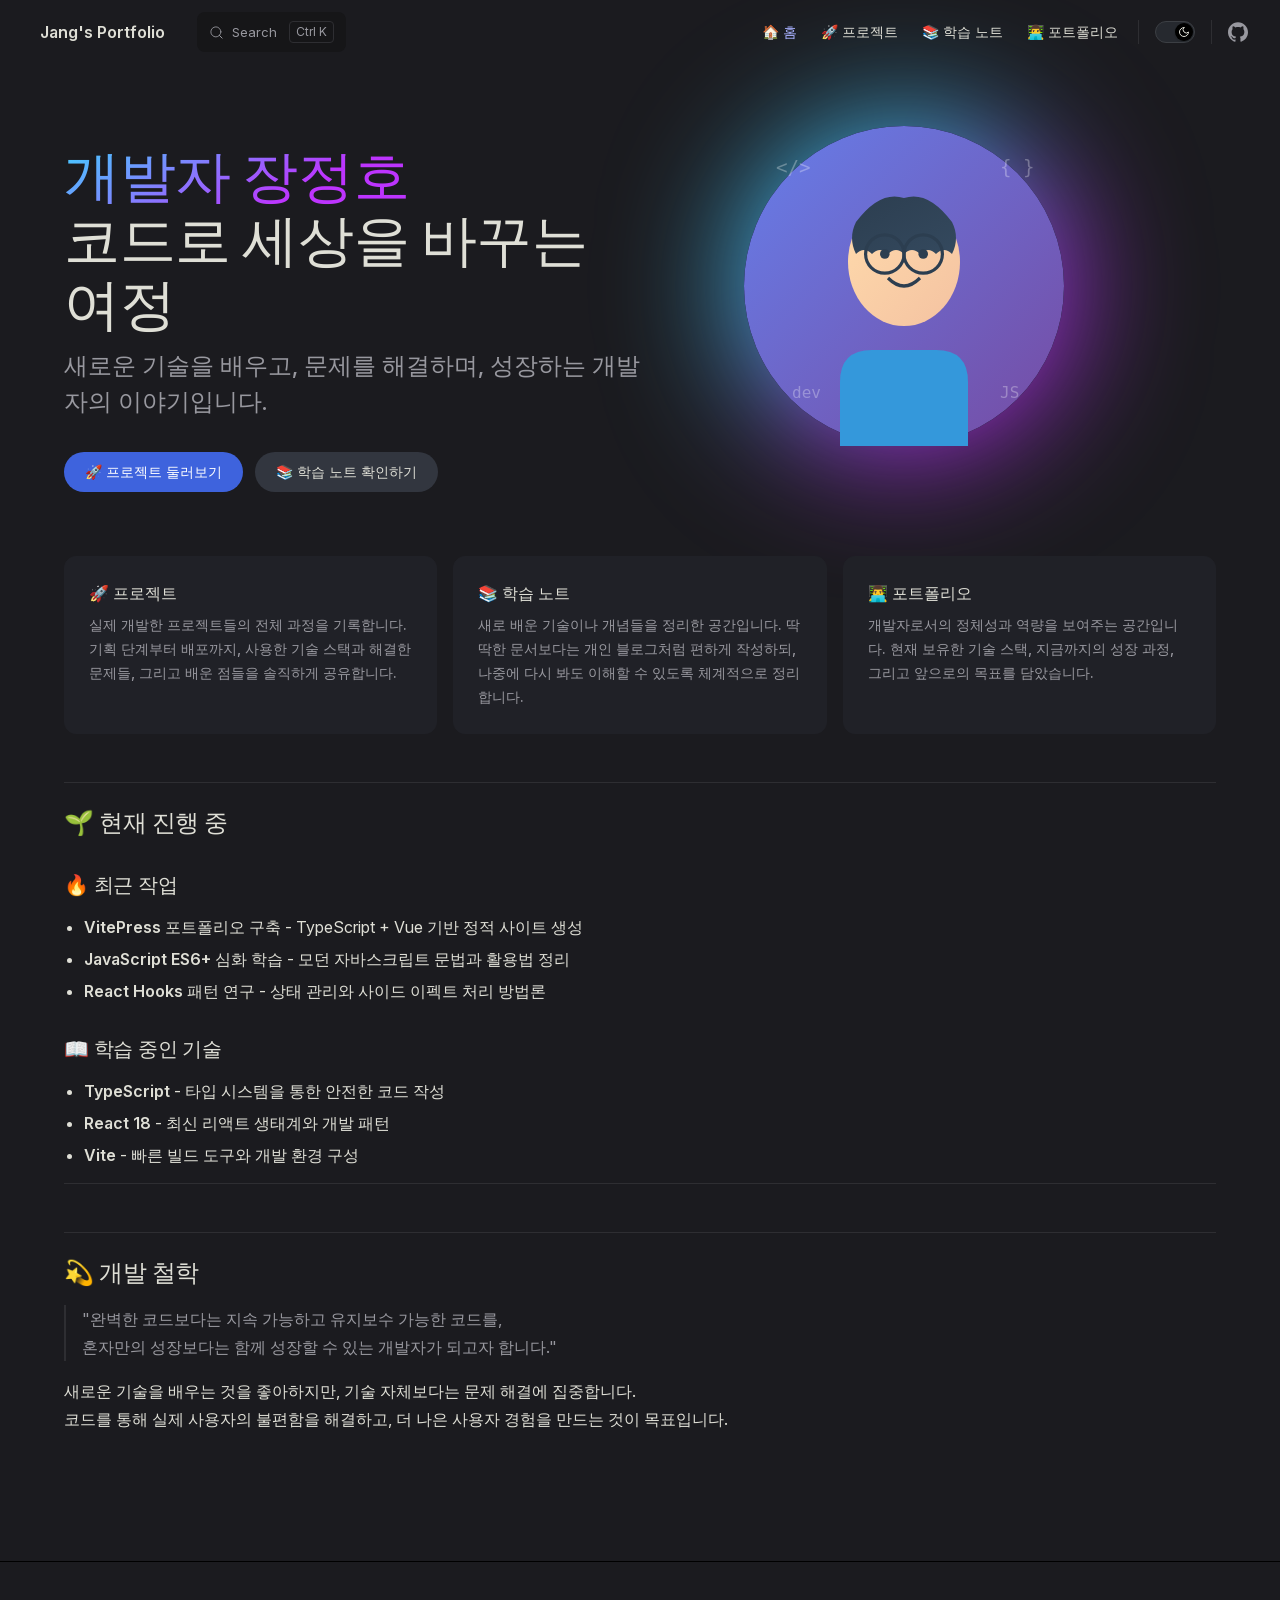
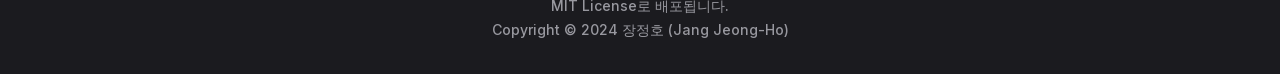
==== commit 3e074f7c: "deploy: Jang-oi/oi-dev@6a22d0df5a3fa4a0d47c698471d5fd5f8747bca8" ====
--- a/index.html
+++ b/index.html
@@ -9,11 +9,11 @@
     <link rel="preload stylesheet" href="/assets/style.pQQElTRj.css" as="style">
     <link rel="preload stylesheet" href="/vp-icons.css" as="style">
     
-    <script type="module" src="/assets/app.DHpjisP5.js"></script>
+    <script type="module" src="/assets/app.Jezy72CZ.js"></script>
     <link rel="preload" href="/assets/inter-roman-latin.Di8DUHzh.woff2" as="font" type="font/woff2" crossorigin="">
-    <link rel="modulepreload" href="/assets/chunks/theme.DzfUQsAN.js">
-    <link rel="modulepreload" href="/assets/chunks/framework.D3s0AgZG.js">
-    <link rel="modulepreload" href="/assets/index.md.KbYtuHTH.lean.js">
+    <link rel="modulepreload" href="/assets/chunks/theme.BMg2_V6s.js">
+    <link rel="modulepreload" href="/assets/chunks/framework.5ZZXabC7.js">
+    <link rel="modulepreload" href="/assets/index.md.Dg__4Tfr.lean.js">
     <meta name="author" content="장정호">
     <meta name="keywords" content="프론트엔드, 개발자, React, TypeScript, JavaScript, 포트폴리오">
     <meta property="og:title" content="Jang's Portfolio">
@@ -24,8 +24,8 @@
     <script id="check-mac-os">document.documentElement.classList.toggle("mac",/Mac|iPhone|iPod|iPad/i.test(navigator.platform));</script>
   </head>
   <body>
-    <div id="app"><div class="Layout" data-v-1df9f90f><!--[--><!--]--><!--[--><span tabindex="-1" data-v-0b0ada53></span><a href="#VPContent" class="VPSkipLink visually-hidden" data-v-0b0ada53>Skip to content</a><!--]--><!----><header class="VPNav" data-v-1df9f90f data-v-9f75dce3><div class="VPNavBar" data-v-9f75dce3 data-v-2a96a3d0><div class="wrapper" data-v-2a96a3d0><div class="container" data-v-2a96a3d0><div class="title" data-v-2a96a3d0><div class="VPNavBarTitle" data-v-2a96a3d0 data-v-1e38c6bc><a class="title" href="/" data-v-1e38c6bc><!--[--><!--]--><!--[--><img class="VPImage logo" src="/logo.png" alt data-v-8426fc1a><!--]--><span data-v-1e38c6bc>Jang's Portfolio</span><!--[--><!--]--></a></div></div><div class="content" data-v-2a96a3d0><div class="content-body" data-v-2a96a3d0><!--[--><!--]--><div class="VPNavBarSearch search" data-v-2a96a3d0><!--[--><!----><div id="local-search"><button type="button" aria-label="Search" aria-keyshortcuts="/ control+k meta+k" class="DocSearch DocSearch-Button"><span class="DocSearch-Button-Container"><span class="vpi-search DocSearch-Search-Icon"></span><span class="DocSearch-Button-Placeholder">Search</span></span><span class="DocSearch-Button-Keys"><kbd class="DocSearch-Button-Key"></kbd><kbd class="DocSearch-Button-Key"></kbd></span></button></div><!--]--></div><nav aria-labelledby="main-nav-aria-label" class="VPNavBarMenu menu" data-v-2a96a3d0 data-v-39714824><span id="main-nav-aria-label" class="visually-hidden" data-v-39714824> Main Navigation </span><!--[--><!--[--><a class="VPLink link VPNavBarMenuLink active" href="/" tabindex="0" data-v-39714824 data-v-e56f3d57><!--[--><span data-v-e56f3d57>🏠 홈</span><!--]--></a><!--]--><!--[--><a class="VPLink link VPNavBarMenuLink" href="/projects/" tabindex="0" data-v-39714824 data-v-e56f3d57><!--[--><span data-v-e56f3d57>🚀 프로젝트</span><!--]--></a><!--]--><!--[--><a class="VPLink link VPNavBarMenuLink" href="/study/" tabindex="0" data-v-39714824 data-v-e56f3d57><!--[--><span data-v-e56f3d57>📚 학습 노트</span><!--]--></a><!--]--><!--[--><a class="VPLink link VPNavBarMenuLink" href="/portfolio/" tabindex="0" data-v-39714824 data-v-e56f3d57><!--[--><span data-v-e56f3d57>👨‍💻 포트폴리오</span><!--]--></a><!--]--><!--[--><a class="VPLink link VPNavBarMenuLink" href="/contact/" tabindex="0" data-v-39714824 data-v-e56f3d57><!--[--><span data-v-e56f3d57>📧 연락하기</span><!--]--></a><!--]--><!--]--></nav><!----><div class="VPNavBarAppearance appearance" data-v-2a96a3d0 data-v-6c893767><button class="VPSwitch VPSwitchAppearance" type="button" role="switch" title aria-checked="true" data-v-6c893767 data-v-5337faa4 data-v-1d5665e3><span class="check" data-v-1d5665e3><span class="icon" data-v-1d5665e3><!--[--><span class="vpi-sun sun" data-v-5337faa4></span><span class="vpi-moon moon" data-v-5337faa4></span><!--]--></span></span></button></div><div class="VPSocialLinks VPNavBarSocialLinks social-links" data-v-2a96a3d0 data-v-0394ad82 data-v-d07f11e6><!--[--><a class="VPSocialLink no-icon" href="https://github.com/jang-oi" aria-label="github" target="_blank" rel="me noopener" data-v-d07f11e6 data-v-591a6b30><span class="vpi-social-github"></span></a><a class="VPSocialLink no-icon" href="https://linkedin.com/in/jang-jeong-ho" aria-label target="_blank" rel="me noopener" data-v-d07f11e6 data-v-591a6b30><svg role="img" viewBox="0 0 24 24" xmlns="http://www.w3.org/2000/svg"><title>LinkedIn</title><path d="M20.447 20.452h-3.554v-5.569c0-1.328-.027-3.037-1.852-3.037-1.853 0-2.136 1.445-2.136 2.939v5.667H9.351V9h3.414v1.561h.046c.477-.9 1.637-1.85 3.37-1.85 3.601 0 4.267 2.37 4.267 5.455v6.286zM5.337 7.433c-1.144 0-2.063-.926-2.063-2.065 0-1.138.92-2.063 2.063-2.063 1.14 0 2.064.925 2.064 2.063 0 1.139-.925 2.065-2.064 2.065zm1.782 13.019H3.555V9h3.564v11.452zM22.225 0H1.771C.792 0 0 .774 0 1.729v20.542C0 23.227.792 24 1.771 24h20.451C23.2 24 24 23.227 24 22.271V1.729C24 .774 23.2 0 22.222 0h.003z"/></svg></a><a class="VPSocialLink no-icon" href="mailto:jang@example.com" aria-label target="_blank" rel="me noopener" data-v-d07f11e6 data-v-591a6b30><svg role="img" viewBox="0 0 24 24" xmlns="http://www.w3.org/2000/svg"><title>Gmail</title><path d="M24 5.457v13.909c0 .904-.732 1.636-1.636 1.636h-3.819V11.73L12 16.64l-6.545-4.91v9.273H1.636A1.636 1.636 0 0 1 0 19.366V5.457c0-2.023 2.309-3.178 3.927-1.964L5.455 4.64 12 9.548l6.545-4.910 1.528-1.145C21.69 2.28 24 3.434 24 5.457z"/></svg></a><!--]--></div><div class="VPFlyout VPNavBarExtra extra" data-v-2a96a3d0 data-v-bb2aa2f0 data-v-42cb505d><button type="button" class="button" aria-haspopup="true" aria-expanded="false" aria-label="extra navigation" data-v-42cb505d><span class="vpi-more-horizontal icon" data-v-42cb505d></span></button><div class="menu" data-v-42cb505d><div class="VPMenu" data-v-42cb505d data-v-25a6cce8><!----><!--[--><!--[--><!----><div class="group" data-v-bb2aa2f0><div class="item appearance" data-v-bb2aa2f0><p class="label" data-v-bb2aa2f0>다크 모드</p><div class="appearance-action" data-v-bb2aa2f0><button class="VPSwitch VPSwitchAppearance" type="button" role="switch" title aria-checked="true" data-v-bb2aa2f0 data-v-5337faa4 data-v-1d5665e3><span class="check" data-v-1d5665e3><span class="icon" data-v-1d5665e3><!--[--><span class="vpi-sun sun" data-v-5337faa4></span><span class="vpi-moon moon" data-v-5337faa4></span><!--]--></span></span></button></div></div></div><div class="group" data-v-bb2aa2f0><div class="item social-links" data-v-bb2aa2f0><div class="VPSocialLinks social-links-list" data-v-bb2aa2f0 data-v-d07f11e6><!--[--><a class="VPSocialLink no-icon" href="https://github.com/jang-oi" aria-label="github" target="_blank" rel="me noopener" data-v-d07f11e6 data-v-591a6b30><span class="vpi-social-github"></span></a><a class="VPSocialLink no-icon" href="https://linkedin.com/in/jang-jeong-ho" aria-label target="_blank" rel="me noopener" data-v-d07f11e6 data-v-591a6b30><svg role="img" viewBox="0 0 24 24" xmlns="http://www.w3.org/2000/svg"><title>LinkedIn</title><path d="M20.447 20.452h-3.554v-5.569c0-1.328-.027-3.037-1.852-3.037-1.853 0-2.136 1.445-2.136 2.939v5.667H9.351V9h3.414v1.561h.046c.477-.9 1.637-1.85 3.37-1.85 3.601 0 4.267 2.37 4.267 5.455v6.286zM5.337 7.433c-1.144 0-2.063-.926-2.063-2.065 0-1.138.92-2.063 2.063-2.063 1.14 0 2.064.925 2.064 2.063 0 1.139-.925 2.065-2.064 2.065zm1.782 13.019H3.555V9h3.564v11.452zM22.225 0H1.771C.792 0 0 .774 0 1.729v20.542C0 23.227.792 24 1.771 24h20.451C23.2 24 24 23.227 24 22.271V1.729C24 .774 23.2 0 22.222 0h.003z"/></svg></a><a class="VPSocialLink no-icon" href="mailto:jang@example.com" aria-label target="_blank" rel="me noopener" data-v-d07f11e6 data-v-591a6b30><svg role="img" viewBox="0 0 24 24" xmlns="http://www.w3.org/2000/svg"><title>Gmail</title><path d="M24 5.457v13.909c0 .904-.732 1.636-1.636 1.636h-3.819V11.73L12 16.64l-6.545-4.91v9.273H1.636A1.636 1.636 0 0 1 0 19.366V5.457c0-2.023 2.309-3.178 3.927-1.964L5.455 4.64 12 9.548l6.545-4.910 1.528-1.145C21.69 2.28 24 3.434 24 5.457z"/></svg></a><!--]--></div></div></div><!--]--><!--]--></div></div></div><!--[--><!--]--><button type="button" class="VPNavBarHamburger hamburger" aria-label="mobile navigation" aria-expanded="false" aria-controls="VPNavScreen" data-v-2a96a3d0 data-v-e5dd9c1c><span class="container" data-v-e5dd9c1c><span class="top" data-v-e5dd9c1c></span><span class="middle" data-v-e5dd9c1c></span><span class="bottom" data-v-e5dd9c1c></span></span></button></div></div></div></div><div class="divider" data-v-2a96a3d0><div class="divider-line" data-v-2a96a3d0></div></div></div><!----></header><!----><!----><div class="VPContent is-home" id="VPContent" data-v-1df9f90f data-v-aff0b8d7><div class="VPHome external-link-icon-enabled" data-v-aff0b8d7 data-v-8b561e3d><!--[--><!--]--><div class="VPHero has-image VPHomeHero" data-v-8b561e3d data-v-1e96e9e8><div class="container" data-v-1e96e9e8><div class="main" data-v-1e96e9e8><!--[--><!--]--><!--[--><h1 class="heading" data-v-1e96e9e8><span class="name clip" data-v-1e96e9e8>개발자 장정호입니다.</span><span class="text" data-v-1e96e9e8>기술과 경험을 기록합니다.</span></h1><p class="tagline" data-v-1e96e9e8>제 프로젝트와 학습 여정을 담은 포트폴리오입니다.</p><!--]--><!--[--><!--]--><div class="actions" data-v-1e96e9e8><!--[--><div class="action" data-v-1e96e9e8><a class="VPButton medium brand" href="/projects/" data-v-1e96e9e8 data-v-01bff58b><!--[-->🚀 프로젝트 보기<!--]--></a></div><div class="action" data-v-1e96e9e8><a class="VPButton medium alt" href="/study/" data-v-1e96e9e8 data-v-01bff58b><!--[-->📚 학습 노트 보기<!--]--></a></div><!--]--></div><!--[--><!--]--></div><div class="image" data-v-1e96e9e8><div class="image-container" data-v-1e96e9e8><div class="image-bg" data-v-1e96e9e8></div><!--[--><!--[--><img class="VPImage image-src" src="/your-profile-image.png" alt="프로필 사진" data-v-8426fc1a><!--]--><!--]--></div></div></div></div><!--[--><!--]--><!--[--><!--]--><div class="VPFeatures VPHomeFeatures" data-v-8b561e3d data-v-a6181336><div class="container" data-v-a6181336><div class="items" data-v-a6181336><!--[--><div class="grid-4 item" data-v-a6181336><a class="VPLink link no-icon VPFeature" href="/projects/" data-v-a6181336 data-v-5219619b><!--[--><article class="box" data-v-5219619b><!----><h2 class="title" data-v-5219619b>📁 프로젝트</h2><p class="details" data-v-5219619b>실제로 구현한 프로젝트들의 기획부터 완성까지의 과정을 담았습니다. 사용 기술, 문제 해결 과정, 배운 점을 상세히 기록합니다.</p><!----></article><!--]--></a></div><div class="grid-4 item" data-v-a6181336><a class="VPLink link no-icon VPFeature" href="/study/" data-v-a6181336 data-v-5219619b><!--[--><article class="box" data-v-5219619b><!----><h2 class="title" data-v-5219619b>📚 학습 노트</h2><p class="details" data-v-5219619b>새로운 기술을 학습하며 정리한 내용들입니다. 개념 정리부터 실습 내용까지 체계적으로 기록합니다.</p><!----></article><!--]--></a></div><div class="grid-4 item" data-v-a6181336><a class="VPLink link no-icon VPFeature" href="/portfolio/" data-v-a6181336 data-v-5219619b><!--[--><article class="box" data-v-5219619b><!----><h2 class="title" data-v-5219619b>👨‍💻 포트폴리오</h2><p class="details" data-v-5219619b>저의 기술 스택, 경력, 그리고 성과를 한눈에 볼 수 있습니다. 개발자로서의 성장 과정을 보여드립니다.</p><!----></article><!--]--></a></div><div class="grid-4 item" data-v-a6181336><a class="VPLink link no-icon VPFeature" href="/contact/" data-v-a6181336 data-v-5219619b><!--[--><article class="box" data-v-5219619b><!----><h2 class="title" data-v-5219619b>📧 연락하기</h2><p class="details" data-v-5219619b>협업이나 문의사항이 있으시면 언제든 연락 주세요. 다양한 채널로 소통할 수 있습니다.</p><!----></article><!--]--></a></div><!--]--></div></div></div><!--[--><!--]--><div class="vp-doc container" style="" data-v-8b561e3d data-v-8e2d4988><!--[--><div style="position:relative;" data-v-8b561e3d><div><h2 id="🎯-최근-업데이트" tabindex="-1">🎯 최근 업데이트 <a class="header-anchor" href="#🎯-최근-업데이트" aria-label="Permalink to “🎯 최근 업데이트”">​</a></h2><h3 id="📌-최신-프로젝트" tabindex="-1">📌 최신 프로젝트 <a class="header-anchor" href="#📌-최신-프로젝트" aria-label="Permalink to “📌 최신 프로젝트”">​</a></h3><ul><li><strong>[프로젝트명]</strong> - 간단한 설명과 주요 기술 스택</li><li>더 많은 프로젝트는 <a href="/projects/">프로젝트 페이지</a>에서 확인하세요</li></ul><h3 id="📌-최근-학습-내용" tabindex="-1">📌 최근 학습 내용 <a class="header-anchor" href="#📌-최근-학습-내용" aria-label="Permalink to “📌 최근 학습 내용”">​</a></h3><ul><li><strong>[학습 주제]</strong> - 학습한 기술이나 개념</li><li>더 많은 학습 노트는 <a href="/study/">학습 노트 페이지</a>에서 확인하세요</li></ul><hr><p><em>&quot;지속적인 학습과 성장을 통해 더 나은 개발자가 되고자 합니다.&quot;</em></p></div></div><!--]--></div></div></div><footer class="VPFooter" data-v-1df9f90f data-v-c3855bb3><div class="container" data-v-c3855bb3><p class="message" data-v-c3855bb3>MIT License로 배포됩니다.</p><p class="copyright" data-v-c3855bb3>Copyright © 2024 장정호 (Jang Jeong-Ho)</p></div></footer><!--[--><!--]--></div></div>
-    <script>window.__VP_HASH_MAP__=JSON.parse("{\"index.md\":\"KbYtuHTH\",\"portfolio_index.md\":\"oX3UwWOB\",\"projects_index.md\":\"Dy-Bnqaq\",\"projects_todo-app.md\":\"zUmJHv-E\",\"study_index.md\":\"Dh-2Qb-o\",\"study_javascript-es6-features.md\":\"q0qcI1Ma\"}");window.__VP_SITE_DATA__=JSON.parse("{\"lang\":\"en-US\",\"dir\":\"ltr\",\"title\":\"Jang's Portfolio\",\"description\":\"개발자 장정호의 포트폴리오 및 기술 기록 블로그입니다.\",\"base\":\"/\",\"head\":[],\"router\":{\"prefetchLinks\":true},\"appearance\":\"dark\",\"themeConfig\":{\"logo\":\"/logo.png\",\"siteTitle\":\"Jang's Portfolio\",\"nav\":[{\"text\":\"🏠 홈\",\"link\":\"/\"},{\"text\":\"🚀 프로젝트\",\"link\":\"/projects/\"},{\"text\":\"📚 학습 노트\",\"link\":\"/study/\"},{\"text\":\"👨‍💻 포트폴리오\",\"link\":\"/portfolio/\"},{\"text\":\"📧 연락하기\",\"link\":\"/contact/\"}],\"sidebar\":{\"/projects/\":[{\"text\":\"🚀 프로젝트\",\"items\":[{\"text\":\"프로젝트 개요\",\"link\":\"/projects/\"},{\"text\":\"할 일 관리 앱\",\"link\":\"/projects/todo-app\"},{\"text\":\"VitePress 포트폴리오\",\"link\":\"/projects/portfolio-site\"}]},{\"text\":\"📊 프로젝트 분류\",\"collapsed\":true,\"items\":[{\"text\":\"Frontend 프로젝트\",\"link\":\"/projects/frontend/\"},{\"text\":\"Full Stack 프로젝트\",\"link\":\"/projects/fullstack/\"},{\"text\":\"진행 중인 프로젝트\",\"link\":\"/projects/ongoing/\"}]}],\"/study/\":[{\"text\":\"📚 학습 노트\",\"items\":[{\"text\":\"학습 개요\",\"link\":\"/study/\"}]},{\"text\":\"🌐 Frontend\",\"collapsed\":false,\"items\":[{\"text\":\"JavaScript\",\"collapsed\":false,\"items\":[{\"text\":\"ES6+ 핵심 정리\",\"link\":\"/study/javascript-es6-features\"},{\"text\":\"Promise와 async/await\",\"link\":\"/study/javascript-promises\"},{\"text\":\"모듈 시스템\",\"link\":\"/study/javascript-modules\"}]},{\"text\":\"TypeScript\",\"collapsed\":true,\"items\":[{\"text\":\"TypeScript 기초\",\"link\":\"/study/typescript-basics\"},{\"text\":\"고급 타입 시스템\",\"link\":\"/study/typescript-advanced\"}]},{\"text\":\"React\",\"collapsed\":true,\"items\":[{\"text\":\"React Hooks 심화\",\"link\":\"/study/react-hooks\"},{\"text\":\"Context API\",\"link\":\"/study/react-context\"},{\"text\":\"상태 관리\",\"link\":\"/study/react-state-management\"}]},{\"text\":\"CSS & Styling\",\"collapsed\":true,\"items\":[{\"text\":\"Tailwind CSS\",\"link\":\"/study/tailwind-css\"},{\"text\":\"CSS Grid & Flexbox\",\"link\":\"/study/css-layout\"},{\"text\":\"반응형 디자인\",\"link\":\"/study/responsive-design\"}]}]},{\"text\":\"🛠️ 개발 도구\",\"collapsed\":true,\"items\":[{\"text\":\"Git 워크플로우\",\"link\":\"/study/git-workflow\"},{\"text\":\"Vite vs Webpack\",\"link\":\"/study/build-tools\"},{\"text\":\"VS Code 활용법\",\"link\":\"/study/vscode-tips\"}]},{\"text\":\"📐 컴퓨터 과학\",\"collapsed\":true,\"items\":[{\"text\":\"알고리즘 & 자료구조\",\"link\":\"/study/algorithms\"},{\"text\":\"네트워크 기초\",\"link\":\"/study/network-basics\"},{\"text\":\"웹 성능 최적화\",\"link\":\"/study/web-performance\"}]}],\"/portfolio/\":[{\"text\":\"👨‍💻 포트폴리오\",\"items\":[{\"text\":\"소개 및 개요\",\"link\":\"/portfolio/\"},{\"text\":\"기술 스택\",\"link\":\"/portfolio/tech-stack\"},{\"text\":\"학습 여정\",\"link\":\"/portfolio/learning-journey\"}]},{\"text\":\"📄 상세 정보\",\"collapsed\":true,\"items\":[{\"text\":\"경력 및 경험\",\"link\":\"/portfolio/experience\"},{\"text\":\"성과 및 성취\",\"link\":\"/portfolio/achievements\"},{\"text\":\"개발 철학\",\"link\":\"/portfolio/philosophy\"}]}]},\"socialLinks\":[{\"icon\":\"github\",\"link\":\"https://github.com/jang-oi\"},{\"icon\":{\"svg\":\"<svg role=\\\"img\\\" viewBox=\\\"0 0 24 24\\\" xmlns=\\\"http://www.w3.org/2000/svg\\\"><title>LinkedIn</title><path d=\\\"M20.447 20.452h-3.554v-5.569c0-1.328-.027-3.037-1.852-3.037-1.853 0-2.136 1.445-2.136 2.939v5.667H9.351V9h3.414v1.561h.046c.477-.9 1.637-1.85 3.37-1.85 3.601 0 4.267 2.37 4.267 5.455v6.286zM5.337 7.433c-1.144 0-2.063-.926-2.063-2.065 0-1.138.92-2.063 2.063-2.063 1.14 0 2.064.925 2.064 2.063 0 1.139-.925 2.065-2.064 2.065zm1.782 13.019H3.555V9h3.564v11.452zM22.225 0H1.771C.792 0 0 .774 0 1.729v20.542C0 23.227.792 24 1.771 24h20.451C23.2 24 24 23.227 24 22.271V1.729C24 .774 23.2 0 22.222 0h.003z\\\"/></svg>\"},\"link\":\"https://linkedin.com/in/jang-jeong-ho\"},{\"icon\":{\"svg\":\"<svg role=\\\"img\\\" viewBox=\\\"0 0 24 24\\\" xmlns=\\\"http://www.w3.org/2000/svg\\\"><title>Gmail</title><path d=\\\"M24 5.457v13.909c0 .904-.732 1.636-1.636 1.636h-3.819V11.73L12 16.64l-6.545-4.91v9.273H1.636A1.636 1.636 0 0 1 0 19.366V5.457c0-2.023 2.309-3.178 3.927-1.964L5.455 4.64 12 9.548l6.545-4.910 1.528-1.145C21.69 2.28 24 3.434 24 5.457z\\\"/></svg>\"},\"link\":\"mailto:jang@example.com\"}],\"search\":{\"provider\":\"local\"},\"editLink\":{\"pattern\":\"https://github.com/jang-oi/portfolio/edit/main/:path\",\"text\":\"이 페이지 편집하기\"},\"lastUpdated\":{\"text\":\"마지막 업데이트\",\"formatOptions\":{\"dateStyle\":\"short\",\"timeStyle\":\"medium\"}},\"footer\":{\"message\":\"MIT License로 배포됩니다.\",\"copyright\":\"Copyright © 2024 장정호 (Jang Jeong-Ho)\"},\"outline\":{\"level\":[2,3],\"label\":\"목차\"},\"docFooter\":{\"prev\":\"이전 페이지\",\"next\":\"다음 페이지\"},\"darkModeSwitchLabel\":\"다크 모드\",\"lightModeSwitchTitle\":\"라이트 모드로 전환\",\"darkModeSwitchTitle\":\"다크 모드로 전환\",\"sidebarMenuLabel\":\"메뉴\",\"returnToTopLabel\":\"맨 위로 돌아가기\",\"externalLinkIcon\":true},\"locales\":{},\"scrollOffset\":134,\"cleanUrls\":false,\"additionalConfig\":{}}");</script>
+    <div id="app"><div class="Layout" data-v-1df9f90f><!--[--><!--]--><!--[--><span tabindex="-1" data-v-0b0ada53></span><a href="#VPContent" class="VPSkipLink visually-hidden" data-v-0b0ada53>Skip to content</a><!--]--><!----><header class="VPNav" data-v-1df9f90f data-v-9f75dce3><div class="VPNavBar" data-v-9f75dce3 data-v-2a96a3d0><div class="wrapper" data-v-2a96a3d0><div class="container" data-v-2a96a3d0><div class="title" data-v-2a96a3d0><div class="VPNavBarTitle" data-v-2a96a3d0 data-v-1e38c6bc><a class="title" href="/" data-v-1e38c6bc><!--[--><!--]--><!--[--><img class="VPImage logo" src="/logo.png" alt data-v-8426fc1a><!--]--><span data-v-1e38c6bc>Jang's Portfolio</span><!--[--><!--]--></a></div></div><div class="content" data-v-2a96a3d0><div class="content-body" data-v-2a96a3d0><!--[--><!--]--><div class="VPNavBarSearch search" data-v-2a96a3d0><!--[--><!----><div id="local-search"><button type="button" aria-label="Search" aria-keyshortcuts="/ control+k meta+k" class="DocSearch DocSearch-Button"><span class="DocSearch-Button-Container"><span class="vpi-search DocSearch-Search-Icon"></span><span class="DocSearch-Button-Placeholder">Search</span></span><span class="DocSearch-Button-Keys"><kbd class="DocSearch-Button-Key"></kbd><kbd class="DocSearch-Button-Key"></kbd></span></button></div><!--]--></div><nav aria-labelledby="main-nav-aria-label" class="VPNavBarMenu menu" data-v-2a96a3d0 data-v-39714824><span id="main-nav-aria-label" class="visually-hidden" data-v-39714824> Main Navigation </span><!--[--><!--[--><a class="VPLink link VPNavBarMenuLink active" href="/" tabindex="0" data-v-39714824 data-v-e56f3d57><!--[--><span data-v-e56f3d57>🏠 홈</span><!--]--></a><!--]--><!--[--><a class="VPLink link VPNavBarMenuLink" href="/projects/" tabindex="0" data-v-39714824 data-v-e56f3d57><!--[--><span data-v-e56f3d57>🚀 프로젝트</span><!--]--></a><!--]--><!--[--><a class="VPLink link VPNavBarMenuLink" href="/study/" tabindex="0" data-v-39714824 data-v-e56f3d57><!--[--><span data-v-e56f3d57>📚 학습 노트</span><!--]--></a><!--]--><!--[--><a class="VPLink link VPNavBarMenuLink" href="/portfolio/" tabindex="0" data-v-39714824 data-v-e56f3d57><!--[--><span data-v-e56f3d57>👨‍💻 포트폴리오</span><!--]--></a><!--]--><!--]--></nav><!----><div class="VPNavBarAppearance appearance" data-v-2a96a3d0 data-v-6c893767><button class="VPSwitch VPSwitchAppearance" type="button" role="switch" title aria-checked="true" data-v-6c893767 data-v-5337faa4 data-v-1d5665e3><span class="check" data-v-1d5665e3><span class="icon" data-v-1d5665e3><!--[--><span class="vpi-sun sun" data-v-5337faa4></span><span class="vpi-moon moon" data-v-5337faa4></span><!--]--></span></span></button></div><div class="VPSocialLinks VPNavBarSocialLinks social-links" data-v-2a96a3d0 data-v-0394ad82 data-v-d07f11e6><!--[--><a class="VPSocialLink no-icon" href="https://github.com/jang-oi" aria-label="github" target="_blank" rel="me noopener" data-v-d07f11e6 data-v-591a6b30><span class="vpi-social-github"></span></a><!--]--></div><div class="VPFlyout VPNavBarExtra extra" data-v-2a96a3d0 data-v-bb2aa2f0 data-v-42cb505d><button type="button" class="button" aria-haspopup="true" aria-expanded="false" aria-label="extra navigation" data-v-42cb505d><span class="vpi-more-horizontal icon" data-v-42cb505d></span></button><div class="menu" data-v-42cb505d><div class="VPMenu" data-v-42cb505d data-v-25a6cce8><!----><!--[--><!--[--><!----><div class="group" data-v-bb2aa2f0><div class="item appearance" data-v-bb2aa2f0><p class="label" data-v-bb2aa2f0>다크 모드</p><div class="appearance-action" data-v-bb2aa2f0><button class="VPSwitch VPSwitchAppearance" type="button" role="switch" title aria-checked="true" data-v-bb2aa2f0 data-v-5337faa4 data-v-1d5665e3><span class="check" data-v-1d5665e3><span class="icon" data-v-1d5665e3><!--[--><span class="vpi-sun sun" data-v-5337faa4></span><span class="vpi-moon moon" data-v-5337faa4></span><!--]--></span></span></button></div></div></div><div class="group" data-v-bb2aa2f0><div class="item social-links" data-v-bb2aa2f0><div class="VPSocialLinks social-links-list" data-v-bb2aa2f0 data-v-d07f11e6><!--[--><a class="VPSocialLink no-icon" href="https://github.com/jang-oi" aria-label="github" target="_blank" rel="me noopener" data-v-d07f11e6 data-v-591a6b30><span class="vpi-social-github"></span></a><!--]--></div></div></div><!--]--><!--]--></div></div></div><!--[--><!--]--><button type="button" class="VPNavBarHamburger hamburger" aria-label="mobile navigation" aria-expanded="false" aria-controls="VPNavScreen" data-v-2a96a3d0 data-v-e5dd9c1c><span class="container" data-v-e5dd9c1c><span class="top" data-v-e5dd9c1c></span><span class="middle" data-v-e5dd9c1c></span><span class="bottom" data-v-e5dd9c1c></span></span></button></div></div></div></div><div class="divider" data-v-2a96a3d0><div class="divider-line" data-v-2a96a3d0></div></div></div><!----></header><!----><!----><div class="VPContent is-home" id="VPContent" data-v-1df9f90f data-v-aff0b8d7><div class="VPHome external-link-icon-enabled" data-v-aff0b8d7 data-v-8b561e3d><!--[--><!--]--><div class="VPHero has-image VPHomeHero" data-v-8b561e3d data-v-1e96e9e8><div class="container" data-v-1e96e9e8><div class="main" data-v-1e96e9e8><!--[--><!--]--><!--[--><h1 class="heading" data-v-1e96e9e8><span class="name clip" data-v-1e96e9e8>개발자 장정호</span><span class="text" data-v-1e96e9e8>코드로 세상을 바꾸는 여정</span></h1><p class="tagline" data-v-1e96e9e8>새로운 기술을 배우고, 문제를 해결하며, 성장하는 개발자의 이야기입니다.</p><!--]--><!--[--><!--]--><div class="actions" data-v-1e96e9e8><!--[--><div class="action" data-v-1e96e9e8><a class="VPButton medium brand" href="/projects/" data-v-1e96e9e8 data-v-01bff58b><!--[-->🚀 프로젝트 둘러보기<!--]--></a></div><div class="action" data-v-1e96e9e8><a class="VPButton medium alt" href="/study/" data-v-1e96e9e8 data-v-01bff58b><!--[-->📚 학습 노트 확인하기<!--]--></a></div><!--]--></div><!--[--><!--]--></div><div class="image" data-v-1e96e9e8><div class="image-container" data-v-1e96e9e8><div class="image-bg" data-v-1e96e9e8></div><!--[--><!--[--><img class="VPImage image-src" src="/profile.svg" alt="장정호 프로필" data-v-8426fc1a><!--]--><!--]--></div></div></div></div><!--[--><!--]--><!--[--><!--]--><div class="VPFeatures VPHomeFeatures" data-v-8b561e3d data-v-a6181336><div class="container" data-v-a6181336><div class="items" data-v-a6181336><!--[--><div class="grid-3 item" data-v-a6181336><a class="VPLink link no-icon VPFeature" href="/projects/" data-v-a6181336 data-v-5219619b><!--[--><article class="box" data-v-5219619b><!----><h2 class="title" data-v-5219619b>🚀 프로젝트</h2><p class="details" data-v-5219619b>실제 개발한 프로젝트들의 전체 과정을 기록합니다. 기획 단계부터 배포까지, 사용한 기술 스택과 해결한 문제들, 그리고 배운 점들을 솔직하게 공유합니다.</p><!----></article><!--]--></a></div><div class="grid-3 item" data-v-a6181336><a class="VPLink link no-icon VPFeature" href="/study/" data-v-a6181336 data-v-5219619b><!--[--><article class="box" data-v-5219619b><!----><h2 class="title" data-v-5219619b>📚 학습 노트</h2><p class="details" data-v-5219619b>새로 배운 기술이나 개념들을 정리한 공간입니다. 딱딱한 문서보다는 개인 블로그처럼 편하게 작성하되, 나중에 다시 봐도 이해할 수 있도록 체계적으로 정리합니다.</p><!----></article><!--]--></a></div><div class="grid-3 item" data-v-a6181336><a class="VPLink link no-icon VPFeature" href="/portfolio/" data-v-a6181336 data-v-5219619b><!--[--><article class="box" data-v-5219619b><!----><h2 class="title" data-v-5219619b>👨‍💻 포트폴리오</h2><p class="details" data-v-5219619b>개발자로서의 정체성과 역량을 보여주는 공간입니다. 현재 보유한 기술 스택, 지금까지의 성장 과정, 그리고 앞으로의 목표를 담았습니다.</p><!----></article><!--]--></a></div><!--]--></div></div></div><!--[--><!--]--><div class="vp-doc container" style="" data-v-8b561e3d data-v-8e2d4988><!--[--><div style="position:relative;" data-v-8b561e3d><div><h2 id="🌱-현재-진행-중" tabindex="-1">🌱 현재 진행 중 <a class="header-anchor" href="#🌱-현재-진행-중" aria-label="Permalink to “🌱 현재 진행 중”">​</a></h2><h3 id="🔥-최근-작업" tabindex="-1">🔥 최근 작업 <a class="header-anchor" href="#🔥-최근-작업" aria-label="Permalink to “🔥 최근 작업”">​</a></h3><ul><li><strong>VitePress 포트폴리오 구축</strong> - TypeScript + Vue 기반 정적 사이트 생성</li><li><strong>JavaScript ES6+ 심화 학습</strong> - 모던 자바스크립트 문법과 활용법 정리</li><li><strong>React Hooks 패턴 연구</strong> - 상태 관리와 사이드 이펙트 처리 방법론</li></ul><h3 id="📖-학습-중인-기술" tabindex="-1">📖 학습 중인 기술 <a class="header-anchor" href="#📖-학습-중인-기술" aria-label="Permalink to “📖 학습 중인 기술”">​</a></h3><ul><li><strong>TypeScript</strong> - 타입 시스템을 통한 안전한 코드 작성</li><li><strong>React 18</strong> - 최신 리액트 생태계와 개발 패턴</li><li><strong>Vite</strong> - 빠른 빌드 도구와 개발 환경 구성</li></ul><hr><h2 id="💫-개발-철학" tabindex="-1">💫 개발 철학 <a class="header-anchor" href="#💫-개발-철학" aria-label="Permalink to “💫 개발 철학”">​</a></h2><blockquote><p>&quot;완벽한 코드보다는 지속 가능하고 유지보수 가능한 코드를,<br> 혼자만의 성장보다는 함께 성장할 수 있는 개발자가 되고자 합니다.&quot;</p></blockquote><p>새로운 기술을 배우는 것을 좋아하지만, 기술 자체보다는 <strong>문제 해결</strong>에 집중합니다.<br> 코드를 통해 실제 사용자의 불편함을 해결하고, 더 나은 사용자 경험을 만드는 것이 목표입니다.</p></div></div><!--]--></div></div></div><footer class="VPFooter" data-v-1df9f90f data-v-c3855bb3><div class="container" data-v-c3855bb3><p class="message" data-v-c3855bb3>MIT License로 배포됩니다.</p><p class="copyright" data-v-c3855bb3>Copyright © 2024 장정호 (Jang Jeong-Ho)</p></div></footer><!--[--><!--]--></div></div>
+    <script>window.__VP_HASH_MAP__=JSON.parse("{\"index.md\":\"Dg__4Tfr\",\"portfolio_index.md\":\"D_2FNVVu\",\"projects_index.md\":\"v1qnEq9r\",\"projects_todo-app.md\":\"FQgkEDPL\",\"study_index.md\":\"BoQBb9S3\",\"study_javascript-es6-features.md\":\"BWkFhMiT\"}");window.__VP_SITE_DATA__=JSON.parse("{\"lang\":\"en-US\",\"dir\":\"ltr\",\"title\":\"Jang's Portfolio\",\"description\":\"개발자 장정호의 포트폴리오 및 기술 기록 블로그입니다.\",\"base\":\"/\",\"head\":[],\"router\":{\"prefetchLinks\":true},\"appearance\":\"dark\",\"themeConfig\":{\"logo\":\"/logo.png\",\"siteTitle\":\"Jang's Portfolio\",\"nav\":[{\"text\":\"🏠 홈\",\"link\":\"/\"},{\"text\":\"🚀 프로젝트\",\"link\":\"/projects/\"},{\"text\":\"📚 학습 노트\",\"link\":\"/study/\"},{\"text\":\"👨‍💻 포트폴리오\",\"link\":\"/portfolio/\"}],\"sidebar\":{\"/projects/\":[{\"text\":\"🚀 프로젝트\",\"items\":[{\"text\":\"프로젝트 개요\",\"link\":\"/projects/\"},{\"text\":\"할 일 관리 앱\",\"link\":\"/projects/todo-app\"},{\"text\":\"VitePress 포트폴리오\",\"link\":\"/projects/portfolio-site\"}]},{\"text\":\"📊 프로젝트 분류\",\"collapsed\":true,\"items\":[{\"text\":\"Frontend 프로젝트\",\"link\":\"/projects/frontend/\"},{\"text\":\"Full Stack 프로젝트\",\"link\":\"/projects/fullstack/\"},{\"text\":\"진행 중인 프로젝트\",\"link\":\"/projects/ongoing/\"}]}],\"/study/\":[{\"text\":\"📚 학습 노트\",\"items\":[{\"text\":\"학습 개요\",\"link\":\"/study/\"}]},{\"text\":\"🌐 Frontend\",\"collapsed\":false,\"items\":[{\"text\":\"JavaScript\",\"collapsed\":false,\"items\":[{\"text\":\"ES6+ 핵심 정리\",\"link\":\"/study/javascript-es6-features\"},{\"text\":\"Promise와 async/await\",\"link\":\"/study/javascript-promises\"},{\"text\":\"모듈 시스템\",\"link\":\"/study/javascript-modules\"}]},{\"text\":\"TypeScript\",\"collapsed\":true,\"items\":[{\"text\":\"TypeScript 기초\",\"link\":\"/study/typescript-basics\"},{\"text\":\"고급 타입 시스템\",\"link\":\"/study/typescript-advanced\"}]},{\"text\":\"React\",\"collapsed\":true,\"items\":[{\"text\":\"React Hooks 심화\",\"link\":\"/study/react-hooks\"},{\"text\":\"Context API\",\"link\":\"/study/react-context\"},{\"text\":\"상태 관리\",\"link\":\"/study/react-state-management\"}]},{\"text\":\"CSS & Styling\",\"collapsed\":true,\"items\":[{\"text\":\"Tailwind CSS\",\"link\":\"/study/tailwind-css\"},{\"text\":\"CSS Grid & Flexbox\",\"link\":\"/study/css-layout\"},{\"text\":\"반응형 디자인\",\"link\":\"/study/responsive-design\"}]}]},{\"text\":\"🛠️ 개발 도구\",\"collapsed\":true,\"items\":[{\"text\":\"Git 워크플로우\",\"link\":\"/study/git-workflow\"},{\"text\":\"Vite vs Webpack\",\"link\":\"/study/build-tools\"},{\"text\":\"VS Code 활용법\",\"link\":\"/study/vscode-tips\"}]},{\"text\":\"📐 컴퓨터 과학\",\"collapsed\":true,\"items\":[{\"text\":\"알고리즘 & 자료구조\",\"link\":\"/study/algorithms\"},{\"text\":\"네트워크 기초\",\"link\":\"/study/network-basics\"},{\"text\":\"웹 성능 최적화\",\"link\":\"/study/web-performance\"}]}],\"/portfolio/\":[{\"text\":\"👨‍💻 포트폴리오\",\"items\":[{\"text\":\"소개 및 개요\",\"link\":\"/portfolio/\"},{\"text\":\"기술 스택\",\"link\":\"/portfolio/tech-stack\"},{\"text\":\"학습 여정\",\"link\":\"/portfolio/learning-journey\"}]},{\"text\":\"📄 상세 정보\",\"collapsed\":true,\"items\":[{\"text\":\"경력 및 경험\",\"link\":\"/portfolio/experience\"},{\"text\":\"성과 및 성취\",\"link\":\"/portfolio/achievements\"},{\"text\":\"개발 철학\",\"link\":\"/portfolio/philosophy\"}]}]},\"socialLinks\":[{\"icon\":\"github\",\"link\":\"https://github.com/jang-oi\"}],\"search\":{\"provider\":\"local\"},\"editLink\":{\"pattern\":\"https://github.com/jang-oi/portfolio/edit/main/:path\",\"text\":\"이 페이지 편집하기\"},\"lastUpdated\":{\"text\":\"마지막 업데이트\",\"formatOptions\":{\"dateStyle\":\"short\",\"timeStyle\":\"medium\"}},\"footer\":{\"message\":\"MIT License로 배포됩니다.\",\"copyright\":\"Copyright © 2024 장정호 (Jang Jeong-Ho)\"},\"outline\":{\"level\":[2,3],\"label\":\"목차\"},\"docFooter\":{\"prev\":\"이전 페이지\",\"next\":\"다음 페이지\"},\"darkModeSwitchLabel\":\"다크 모드\",\"lightModeSwitchTitle\":\"라이트 모드로 전환\",\"darkModeSwitchTitle\":\"다크 모드로 전환\",\"sidebarMenuLabel\":\"메뉴\",\"returnToTopLabel\":\"맨 위로 돌아가기\",\"externalLinkIcon\":true},\"locales\":{},\"scrollOffset\":134,\"cleanUrls\":false,\"additionalConfig\":{}}");</script>
     
   </body>
 </html>
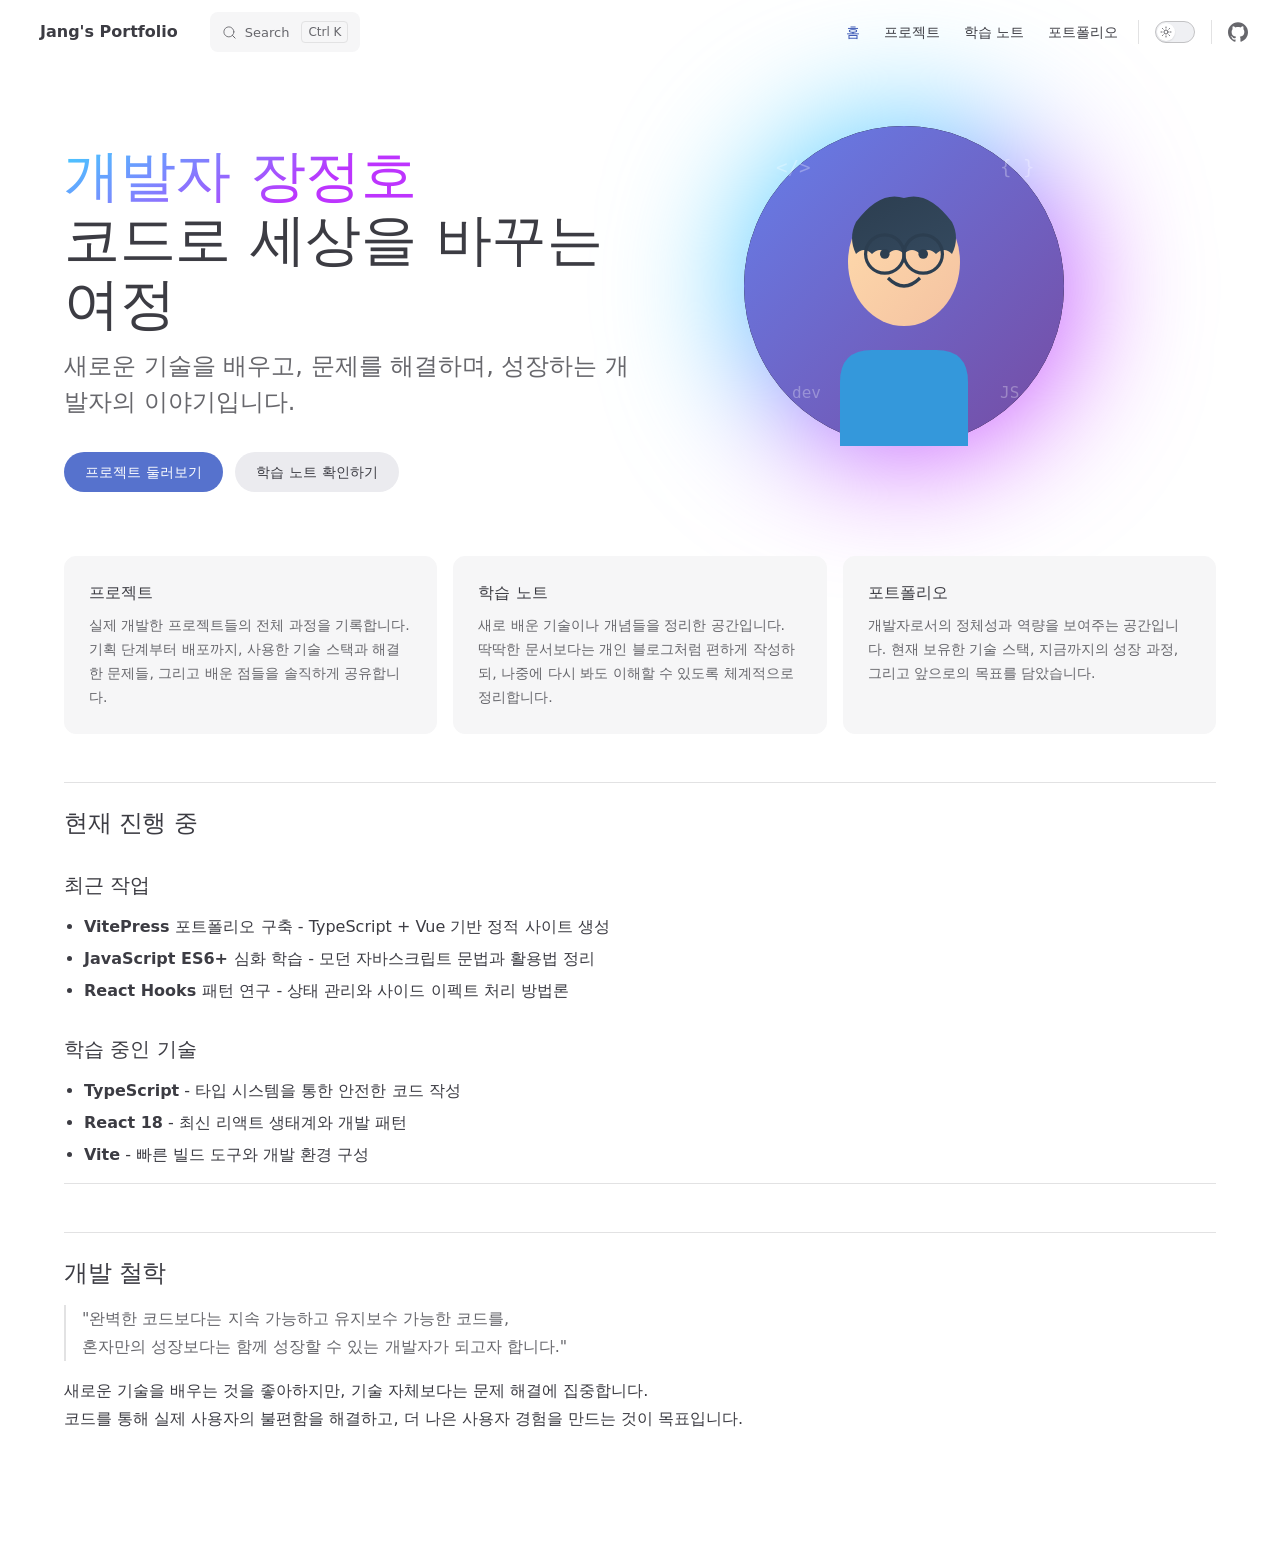
==== commit aa2dfe29: "deploy: Jang-oi/oi-dev@97895a9b8c515170d509ea855f525309ad7c844c" ====
--- a/index.html
+++ b/index.html
@@ -6,26 +6,26 @@
     <title>Jang's Portfolio</title>
     <meta name="description" content="개발자 장정호의 포트폴리오 및 기술 기록 블로그입니다.">
     <meta name="generator" content="VitePress v2.0.0-alpha.12">
-    <link rel="preload stylesheet" href="/assets/style.pQQElTRj.css" as="style">
+    <link rel="preload stylesheet" href="/assets/style.Bdne3Ozy.css" as="style">
     <link rel="preload stylesheet" href="/vp-icons.css" as="style">
     
-    <script type="module" src="/assets/app.Jezy72CZ.js"></script>
+    <script type="module" src="/assets/app.CIM_ez_w.js"></script>
     <link rel="preload" href="/assets/inter-roman-latin.Di8DUHzh.woff2" as="font" type="font/woff2" crossorigin="">
-    <link rel="modulepreload" href="/assets/chunks/theme.BMg2_V6s.js">
+    <link rel="modulepreload" href="/assets/chunks/theme.CsT0ePPT.js">
     <link rel="modulepreload" href="/assets/chunks/framework.5ZZXabC7.js">
-    <link rel="modulepreload" href="/assets/index.md.Dg__4Tfr.lean.js">
+    <link rel="modulepreload" href="/assets/index.md.DlHrU0t_.lean.js">
     <meta name="author" content="장정호">
     <meta name="keywords" content="프론트엔드, 개발자, React, TypeScript, JavaScript, 포트폴리오">
     <meta property="og:title" content="Jang's Portfolio">
     <meta property="og:description" content="개발자 장정호의 포트폴리오 및 기술 기록 블로그입니다.">
     <meta property="og:type" content="website">
     <link rel="icon" href="/favicon.ico">
-    <script id="check-dark-mode">(()=>{const e=localStorage.getItem("vitepress-theme-appearance")||"dark",a=window.matchMedia("(prefers-color-scheme: dark)").matches;(!e||e==="auto"?a:e==="dark")&&document.documentElement.classList.add("dark")})();</script>
+    <script id="check-dark-mode">(()=>{const e=localStorage.getItem("vitepress-theme-appearance")||"auto",a=window.matchMedia("(prefers-color-scheme: dark)").matches;(!e||e==="auto"?a:e==="dark")&&document.documentElement.classList.add("dark")})();</script>
     <script id="check-mac-os">document.documentElement.classList.toggle("mac",/Mac|iPhone|iPod|iPad/i.test(navigator.platform));</script>
   </head>
   <body>
-    <div id="app"><div class="Layout" data-v-1df9f90f><!--[--><!--]--><!--[--><span tabindex="-1" data-v-0b0ada53></span><a href="#VPContent" class="VPSkipLink visually-hidden" data-v-0b0ada53>Skip to content</a><!--]--><!----><header class="VPNav" data-v-1df9f90f data-v-9f75dce3><div class="VPNavBar" data-v-9f75dce3 data-v-2a96a3d0><div class="wrapper" data-v-2a96a3d0><div class="container" data-v-2a96a3d0><div class="title" data-v-2a96a3d0><div class="VPNavBarTitle" data-v-2a96a3d0 data-v-1e38c6bc><a class="title" href="/" data-v-1e38c6bc><!--[--><!--]--><!--[--><img class="VPImage logo" src="/logo.png" alt data-v-8426fc1a><!--]--><span data-v-1e38c6bc>Jang's Portfolio</span><!--[--><!--]--></a></div></div><div class="content" data-v-2a96a3d0><div class="content-body" data-v-2a96a3d0><!--[--><!--]--><div class="VPNavBarSearch search" data-v-2a96a3d0><!--[--><!----><div id="local-search"><button type="button" aria-label="Search" aria-keyshortcuts="/ control+k meta+k" class="DocSearch DocSearch-Button"><span class="DocSearch-Button-Container"><span class="vpi-search DocSearch-Search-Icon"></span><span class="DocSearch-Button-Placeholder">Search</span></span><span class="DocSearch-Button-Keys"><kbd class="DocSearch-Button-Key"></kbd><kbd class="DocSearch-Button-Key"></kbd></span></button></div><!--]--></div><nav aria-labelledby="main-nav-aria-label" class="VPNavBarMenu menu" data-v-2a96a3d0 data-v-39714824><span id="main-nav-aria-label" class="visually-hidden" data-v-39714824> Main Navigation </span><!--[--><!--[--><a class="VPLink link VPNavBarMenuLink active" href="/" tabindex="0" data-v-39714824 data-v-e56f3d57><!--[--><span data-v-e56f3d57>🏠 홈</span><!--]--></a><!--]--><!--[--><a class="VPLink link VPNavBarMenuLink" href="/projects/" tabindex="0" data-v-39714824 data-v-e56f3d57><!--[--><span data-v-e56f3d57>🚀 프로젝트</span><!--]--></a><!--]--><!--[--><a class="VPLink link VPNavBarMenuLink" href="/study/" tabindex="0" data-v-39714824 data-v-e56f3d57><!--[--><span data-v-e56f3d57>📚 학습 노트</span><!--]--></a><!--]--><!--[--><a class="VPLink link VPNavBarMenuLink" href="/portfolio/" tabindex="0" data-v-39714824 data-v-e56f3d57><!--[--><span data-v-e56f3d57>👨‍💻 포트폴리오</span><!--]--></a><!--]--><!--]--></nav><!----><div class="VPNavBarAppearance appearance" data-v-2a96a3d0 data-v-6c893767><button class="VPSwitch VPSwitchAppearance" type="button" role="switch" title aria-checked="true" data-v-6c893767 data-v-5337faa4 data-v-1d5665e3><span class="check" data-v-1d5665e3><span class="icon" data-v-1d5665e3><!--[--><span class="vpi-sun sun" data-v-5337faa4></span><span class="vpi-moon moon" data-v-5337faa4></span><!--]--></span></span></button></div><div class="VPSocialLinks VPNavBarSocialLinks social-links" data-v-2a96a3d0 data-v-0394ad82 data-v-d07f11e6><!--[--><a class="VPSocialLink no-icon" href="https://github.com/jang-oi" aria-label="github" target="_blank" rel="me noopener" data-v-d07f11e6 data-v-591a6b30><span class="vpi-social-github"></span></a><!--]--></div><div class="VPFlyout VPNavBarExtra extra" data-v-2a96a3d0 data-v-bb2aa2f0 data-v-42cb505d><button type="button" class="button" aria-haspopup="true" aria-expanded="false" aria-label="extra navigation" data-v-42cb505d><span class="vpi-more-horizontal icon" data-v-42cb505d></span></button><div class="menu" data-v-42cb505d><div class="VPMenu" data-v-42cb505d data-v-25a6cce8><!----><!--[--><!--[--><!----><div class="group" data-v-bb2aa2f0><div class="item appearance" data-v-bb2aa2f0><p class="label" data-v-bb2aa2f0>다크 모드</p><div class="appearance-action" data-v-bb2aa2f0><button class="VPSwitch VPSwitchAppearance" type="button" role="switch" title aria-checked="true" data-v-bb2aa2f0 data-v-5337faa4 data-v-1d5665e3><span class="check" data-v-1d5665e3><span class="icon" data-v-1d5665e3><!--[--><span class="vpi-sun sun" data-v-5337faa4></span><span class="vpi-moon moon" data-v-5337faa4></span><!--]--></span></span></button></div></div></div><div class="group" data-v-bb2aa2f0><div class="item social-links" data-v-bb2aa2f0><div class="VPSocialLinks social-links-list" data-v-bb2aa2f0 data-v-d07f11e6><!--[--><a class="VPSocialLink no-icon" href="https://github.com/jang-oi" aria-label="github" target="_blank" rel="me noopener" data-v-d07f11e6 data-v-591a6b30><span class="vpi-social-github"></span></a><!--]--></div></div></div><!--]--><!--]--></div></div></div><!--[--><!--]--><button type="button" class="VPNavBarHamburger hamburger" aria-label="mobile navigation" aria-expanded="false" aria-controls="VPNavScreen" data-v-2a96a3d0 data-v-e5dd9c1c><span class="container" data-v-e5dd9c1c><span class="top" data-v-e5dd9c1c></span><span class="middle" data-v-e5dd9c1c></span><span class="bottom" data-v-e5dd9c1c></span></span></button></div></div></div></div><div class="divider" data-v-2a96a3d0><div class="divider-line" data-v-2a96a3d0></div></div></div><!----></header><!----><!----><div class="VPContent is-home" id="VPContent" data-v-1df9f90f data-v-aff0b8d7><div class="VPHome external-link-icon-enabled" data-v-aff0b8d7 data-v-8b561e3d><!--[--><!--]--><div class="VPHero has-image VPHomeHero" data-v-8b561e3d data-v-1e96e9e8><div class="container" data-v-1e96e9e8><div class="main" data-v-1e96e9e8><!--[--><!--]--><!--[--><h1 class="heading" data-v-1e96e9e8><span class="name clip" data-v-1e96e9e8>개발자 장정호</span><span class="text" data-v-1e96e9e8>코드로 세상을 바꾸는 여정</span></h1><p class="tagline" data-v-1e96e9e8>새로운 기술을 배우고, 문제를 해결하며, 성장하는 개발자의 이야기입니다.</p><!--]--><!--[--><!--]--><div class="actions" data-v-1e96e9e8><!--[--><div class="action" data-v-1e96e9e8><a class="VPButton medium brand" href="/projects/" data-v-1e96e9e8 data-v-01bff58b><!--[-->🚀 프로젝트 둘러보기<!--]--></a></div><div class="action" data-v-1e96e9e8><a class="VPButton medium alt" href="/study/" data-v-1e96e9e8 data-v-01bff58b><!--[-->📚 학습 노트 확인하기<!--]--></a></div><!--]--></div><!--[--><!--]--></div><div class="image" data-v-1e96e9e8><div class="image-container" data-v-1e96e9e8><div class="image-bg" data-v-1e96e9e8></div><!--[--><!--[--><img class="VPImage image-src" src="/profile.svg" alt="장정호 프로필" data-v-8426fc1a><!--]--><!--]--></div></div></div></div><!--[--><!--]--><!--[--><!--]--><div class="VPFeatures VPHomeFeatures" data-v-8b561e3d data-v-a6181336><div class="container" data-v-a6181336><div class="items" data-v-a6181336><!--[--><div class="grid-3 item" data-v-a6181336><a class="VPLink link no-icon VPFeature" href="/projects/" data-v-a6181336 data-v-5219619b><!--[--><article class="box" data-v-5219619b><!----><h2 class="title" data-v-5219619b>🚀 프로젝트</h2><p class="details" data-v-5219619b>실제 개발한 프로젝트들의 전체 과정을 기록합니다. 기획 단계부터 배포까지, 사용한 기술 스택과 해결한 문제들, 그리고 배운 점들을 솔직하게 공유합니다.</p><!----></article><!--]--></a></div><div class="grid-3 item" data-v-a6181336><a class="VPLink link no-icon VPFeature" href="/study/" data-v-a6181336 data-v-5219619b><!--[--><article class="box" data-v-5219619b><!----><h2 class="title" data-v-5219619b>📚 학습 노트</h2><p class="details" data-v-5219619b>새로 배운 기술이나 개념들을 정리한 공간입니다. 딱딱한 문서보다는 개인 블로그처럼 편하게 작성하되, 나중에 다시 봐도 이해할 수 있도록 체계적으로 정리합니다.</p><!----></article><!--]--></a></div><div class="grid-3 item" data-v-a6181336><a class="VPLink link no-icon VPFeature" href="/portfolio/" data-v-a6181336 data-v-5219619b><!--[--><article class="box" data-v-5219619b><!----><h2 class="title" data-v-5219619b>👨‍💻 포트폴리오</h2><p class="details" data-v-5219619b>개발자로서의 정체성과 역량을 보여주는 공간입니다. 현재 보유한 기술 스택, 지금까지의 성장 과정, 그리고 앞으로의 목표를 담았습니다.</p><!----></article><!--]--></a></div><!--]--></div></div></div><!--[--><!--]--><div class="vp-doc container" style="" data-v-8b561e3d data-v-8e2d4988><!--[--><div style="position:relative;" data-v-8b561e3d><div><h2 id="🌱-현재-진행-중" tabindex="-1">🌱 현재 진행 중 <a class="header-anchor" href="#🌱-현재-진행-중" aria-label="Permalink to “🌱 현재 진행 중”">​</a></h2><h3 id="🔥-최근-작업" tabindex="-1">🔥 최근 작업 <a class="header-anchor" href="#🔥-최근-작업" aria-label="Permalink to “🔥 최근 작업”">​</a></h3><ul><li><strong>VitePress 포트폴리오 구축</strong> - TypeScript + Vue 기반 정적 사이트 생성</li><li><strong>JavaScript ES6+ 심화 학습</strong> - 모던 자바스크립트 문법과 활용법 정리</li><li><strong>React Hooks 패턴 연구</strong> - 상태 관리와 사이드 이펙트 처리 방법론</li></ul><h3 id="📖-학습-중인-기술" tabindex="-1">📖 학습 중인 기술 <a class="header-anchor" href="#📖-학습-중인-기술" aria-label="Permalink to “📖 학습 중인 기술”">​</a></h3><ul><li><strong>TypeScript</strong> - 타입 시스템을 통한 안전한 코드 작성</li><li><strong>React 18</strong> - 최신 리액트 생태계와 개발 패턴</li><li><strong>Vite</strong> - 빠른 빌드 도구와 개발 환경 구성</li></ul><hr><h2 id="💫-개발-철학" tabindex="-1">💫 개발 철학 <a class="header-anchor" href="#💫-개발-철학" aria-label="Permalink to “💫 개발 철학”">​</a></h2><blockquote><p>&quot;완벽한 코드보다는 지속 가능하고 유지보수 가능한 코드를,<br> 혼자만의 성장보다는 함께 성장할 수 있는 개발자가 되고자 합니다.&quot;</p></blockquote><p>새로운 기술을 배우는 것을 좋아하지만, 기술 자체보다는 <strong>문제 해결</strong>에 집중합니다.<br> 코드를 통해 실제 사용자의 불편함을 해결하고, 더 나은 사용자 경험을 만드는 것이 목표입니다.</p></div></div><!--]--></div></div></div><footer class="VPFooter" data-v-1df9f90f data-v-c3855bb3><div class="container" data-v-c3855bb3><p class="message" data-v-c3855bb3>MIT License로 배포됩니다.</p><p class="copyright" data-v-c3855bb3>Copyright © 2024 장정호 (Jang Jeong-Ho)</p></div></footer><!--[--><!--]--></div></div>
-    <script>window.__VP_HASH_MAP__=JSON.parse("{\"index.md\":\"Dg__4Tfr\",\"portfolio_index.md\":\"D_2FNVVu\",\"projects_index.md\":\"v1qnEq9r\",\"projects_todo-app.md\":\"FQgkEDPL\",\"study_index.md\":\"BoQBb9S3\",\"study_javascript-es6-features.md\":\"BWkFhMiT\"}");window.__VP_SITE_DATA__=JSON.parse("{\"lang\":\"en-US\",\"dir\":\"ltr\",\"title\":\"Jang's Portfolio\",\"description\":\"개발자 장정호의 포트폴리오 및 기술 기록 블로그입니다.\",\"base\":\"/\",\"head\":[],\"router\":{\"prefetchLinks\":true},\"appearance\":\"dark\",\"themeConfig\":{\"logo\":\"/logo.png\",\"siteTitle\":\"Jang's Portfolio\",\"nav\":[{\"text\":\"🏠 홈\",\"link\":\"/\"},{\"text\":\"🚀 프로젝트\",\"link\":\"/projects/\"},{\"text\":\"📚 학습 노트\",\"link\":\"/study/\"},{\"text\":\"👨‍💻 포트폴리오\",\"link\":\"/portfolio/\"}],\"sidebar\":{\"/projects/\":[{\"text\":\"🚀 프로젝트\",\"items\":[{\"text\":\"프로젝트 개요\",\"link\":\"/projects/\"},{\"text\":\"할 일 관리 앱\",\"link\":\"/projects/todo-app\"},{\"text\":\"VitePress 포트폴리오\",\"link\":\"/projects/portfolio-site\"}]},{\"text\":\"📊 프로젝트 분류\",\"collapsed\":true,\"items\":[{\"text\":\"Frontend 프로젝트\",\"link\":\"/projects/frontend/\"},{\"text\":\"Full Stack 프로젝트\",\"link\":\"/projects/fullstack/\"},{\"text\":\"진행 중인 프로젝트\",\"link\":\"/projects/ongoing/\"}]}],\"/study/\":[{\"text\":\"📚 학습 노트\",\"items\":[{\"text\":\"학습 개요\",\"link\":\"/study/\"}]},{\"text\":\"🌐 Frontend\",\"collapsed\":false,\"items\":[{\"text\":\"JavaScript\",\"collapsed\":false,\"items\":[{\"text\":\"ES6+ 핵심 정리\",\"link\":\"/study/javascript-es6-features\"},{\"text\":\"Promise와 async/await\",\"link\":\"/study/javascript-promises\"},{\"text\":\"모듈 시스템\",\"link\":\"/study/javascript-modules\"}]},{\"text\":\"TypeScript\",\"collapsed\":true,\"items\":[{\"text\":\"TypeScript 기초\",\"link\":\"/study/typescript-basics\"},{\"text\":\"고급 타입 시스템\",\"link\":\"/study/typescript-advanced\"}]},{\"text\":\"React\",\"collapsed\":true,\"items\":[{\"text\":\"React Hooks 심화\",\"link\":\"/study/react-hooks\"},{\"text\":\"Context API\",\"link\":\"/study/react-context\"},{\"text\":\"상태 관리\",\"link\":\"/study/react-state-management\"}]},{\"text\":\"CSS & Styling\",\"collapsed\":true,\"items\":[{\"text\":\"Tailwind CSS\",\"link\":\"/study/tailwind-css\"},{\"text\":\"CSS Grid & Flexbox\",\"link\":\"/study/css-layout\"},{\"text\":\"반응형 디자인\",\"link\":\"/study/responsive-design\"}]}]},{\"text\":\"🛠️ 개발 도구\",\"collapsed\":true,\"items\":[{\"text\":\"Git 워크플로우\",\"link\":\"/study/git-workflow\"},{\"text\":\"Vite vs Webpack\",\"link\":\"/study/build-tools\"},{\"text\":\"VS Code 활용법\",\"link\":\"/study/vscode-tips\"}]},{\"text\":\"📐 컴퓨터 과학\",\"collapsed\":true,\"items\":[{\"text\":\"알고리즘 & 자료구조\",\"link\":\"/study/algorithms\"},{\"text\":\"네트워크 기초\",\"link\":\"/study/network-basics\"},{\"text\":\"웹 성능 최적화\",\"link\":\"/study/web-performance\"}]}],\"/portfolio/\":[{\"text\":\"👨‍💻 포트폴리오\",\"items\":[{\"text\":\"소개 및 개요\",\"link\":\"/portfolio/\"},{\"text\":\"기술 스택\",\"link\":\"/portfolio/tech-stack\"},{\"text\":\"학습 여정\",\"link\":\"/portfolio/learning-journey\"}]},{\"text\":\"📄 상세 정보\",\"collapsed\":true,\"items\":[{\"text\":\"경력 및 경험\",\"link\":\"/portfolio/experience\"},{\"text\":\"성과 및 성취\",\"link\":\"/portfolio/achievements\"},{\"text\":\"개발 철학\",\"link\":\"/portfolio/philosophy\"}]}]},\"socialLinks\":[{\"icon\":\"github\",\"link\":\"https://github.com/jang-oi\"}],\"search\":{\"provider\":\"local\"},\"editLink\":{\"pattern\":\"https://github.com/jang-oi/portfolio/edit/main/:path\",\"text\":\"이 페이지 편집하기\"},\"lastUpdated\":{\"text\":\"마지막 업데이트\",\"formatOptions\":{\"dateStyle\":\"short\",\"timeStyle\":\"medium\"}},\"footer\":{\"message\":\"MIT License로 배포됩니다.\",\"copyright\":\"Copyright © 2024 장정호 (Jang Jeong-Ho)\"},\"outline\":{\"level\":[2,3],\"label\":\"목차\"},\"docFooter\":{\"prev\":\"이전 페이지\",\"next\":\"다음 페이지\"},\"darkModeSwitchLabel\":\"다크 모드\",\"lightModeSwitchTitle\":\"라이트 모드로 전환\",\"darkModeSwitchTitle\":\"다크 모드로 전환\",\"sidebarMenuLabel\":\"메뉴\",\"returnToTopLabel\":\"맨 위로 돌아가기\",\"externalLinkIcon\":true},\"locales\":{},\"scrollOffset\":134,\"cleanUrls\":false,\"additionalConfig\":{}}");</script>
+    <div id="app"><div class="Layout" data-v-1df9f90f><!--[--><!--]--><!--[--><span tabindex="-1" data-v-0b0ada53></span><a href="#VPContent" class="VPSkipLink visually-hidden" data-v-0b0ada53>Skip to content</a><!--]--><!----><header class="VPNav" data-v-1df9f90f data-v-9f75dce3><div class="VPNavBar" data-v-9f75dce3 data-v-2a96a3d0><div class="wrapper" data-v-2a96a3d0><div class="container" data-v-2a96a3d0><div class="title" data-v-2a96a3d0><div class="VPNavBarTitle" data-v-2a96a3d0 data-v-1e38c6bc><a class="title" href="/" data-v-1e38c6bc><!--[--><!--]--><!--[--><img class="VPImage logo" src="/logo.png" alt data-v-8426fc1a><!--]--><span data-v-1e38c6bc>Jang's Portfolio</span><!--[--><!--]--></a></div></div><div class="content" data-v-2a96a3d0><div class="content-body" data-v-2a96a3d0><!--[--><!--]--><div class="VPNavBarSearch search" data-v-2a96a3d0><!--[--><!----><div id="local-search"><button type="button" aria-label="Search" aria-keyshortcuts="/ control+k meta+k" class="DocSearch DocSearch-Button"><span class="DocSearch-Button-Container"><span class="vpi-search DocSearch-Search-Icon"></span><span class="DocSearch-Button-Placeholder">Search</span></span><span class="DocSearch-Button-Keys"><kbd class="DocSearch-Button-Key"></kbd><kbd class="DocSearch-Button-Key"></kbd></span></button></div><!--]--></div><nav aria-labelledby="main-nav-aria-label" class="VPNavBarMenu menu" data-v-2a96a3d0 data-v-39714824><span id="main-nav-aria-label" class="visually-hidden" data-v-39714824> Main Navigation </span><!--[--><!--[--><a class="VPLink link VPNavBarMenuLink active" href="/" tabindex="0" data-v-39714824 data-v-e56f3d57><!--[--><span data-v-e56f3d57>홈</span><!--]--></a><!--]--><!--[--><a class="VPLink link VPNavBarMenuLink" href="/projects/" tabindex="0" data-v-39714824 data-v-e56f3d57><!--[--><span data-v-e56f3d57>프로젝트</span><!--]--></a><!--]--><!--[--><a class="VPLink link VPNavBarMenuLink" href="/study/" tabindex="0" data-v-39714824 data-v-e56f3d57><!--[--><span data-v-e56f3d57>학습 노트</span><!--]--></a><!--]--><!--[--><a class="VPLink link VPNavBarMenuLink" href="/portfolio/" tabindex="0" data-v-39714824 data-v-e56f3d57><!--[--><span data-v-e56f3d57>포트폴리오</span><!--]--></a><!--]--><!--]--></nav><!----><div class="VPNavBarAppearance appearance" data-v-2a96a3d0 data-v-6c893767><button class="VPSwitch VPSwitchAppearance" type="button" role="switch" title aria-checked="false" data-v-6c893767 data-v-5337faa4 data-v-1d5665e3><span class="check" data-v-1d5665e3><span class="icon" data-v-1d5665e3><!--[--><span class="vpi-sun sun" data-v-5337faa4></span><span class="vpi-moon moon" data-v-5337faa4></span><!--]--></span></span></button></div><div class="VPSocialLinks VPNavBarSocialLinks social-links" data-v-2a96a3d0 data-v-0394ad82 data-v-d07f11e6><!--[--><a class="VPSocialLink no-icon" href="https://github.com/jang-oi" aria-label="github" target="_blank" rel="me noopener" data-v-d07f11e6 data-v-591a6b30><span class="vpi-social-github"></span></a><!--]--></div><div class="VPFlyout VPNavBarExtra extra" data-v-2a96a3d0 data-v-bb2aa2f0 data-v-42cb505d><button type="button" class="button" aria-haspopup="true" aria-expanded="false" aria-label="extra navigation" data-v-42cb505d><span class="vpi-more-horizontal icon" data-v-42cb505d></span></button><div class="menu" data-v-42cb505d><div class="VPMenu" data-v-42cb505d data-v-25a6cce8><!----><!--[--><!--[--><!----><div class="group" data-v-bb2aa2f0><div class="item appearance" data-v-bb2aa2f0><p class="label" data-v-bb2aa2f0>다크 모드</p><div class="appearance-action" data-v-bb2aa2f0><button class="VPSwitch VPSwitchAppearance" type="button" role="switch" title aria-checked="false" data-v-bb2aa2f0 data-v-5337faa4 data-v-1d5665e3><span class="check" data-v-1d5665e3><span class="icon" data-v-1d5665e3><!--[--><span class="vpi-sun sun" data-v-5337faa4></span><span class="vpi-moon moon" data-v-5337faa4></span><!--]--></span></span></button></div></div></div><div class="group" data-v-bb2aa2f0><div class="item social-links" data-v-bb2aa2f0><div class="VPSocialLinks social-links-list" data-v-bb2aa2f0 data-v-d07f11e6><!--[--><a class="VPSocialLink no-icon" href="https://github.com/jang-oi" aria-label="github" target="_blank" rel="me noopener" data-v-d07f11e6 data-v-591a6b30><span class="vpi-social-github"></span></a><!--]--></div></div></div><!--]--><!--]--></div></div></div><!--[--><!--]--><button type="button" class="VPNavBarHamburger hamburger" aria-label="mobile navigation" aria-expanded="false" aria-controls="VPNavScreen" data-v-2a96a3d0 data-v-e5dd9c1c><span class="container" data-v-e5dd9c1c><span class="top" data-v-e5dd9c1c></span><span class="middle" data-v-e5dd9c1c></span><span class="bottom" data-v-e5dd9c1c></span></span></button></div></div></div></div><div class="divider" data-v-2a96a3d0><div class="divider-line" data-v-2a96a3d0></div></div></div><!----></header><!----><!----><div class="VPContent is-home" id="VPContent" data-v-1df9f90f data-v-aff0b8d7><div class="VPHome external-link-icon-enabled" data-v-aff0b8d7 data-v-8b561e3d><!--[--><!--]--><div class="VPHero has-image VPHomeHero" data-v-8b561e3d data-v-1e96e9e8><div class="container" data-v-1e96e9e8><div class="main" data-v-1e96e9e8><!--[--><!--]--><!--[--><h1 class="heading" data-v-1e96e9e8><span class="name clip" data-v-1e96e9e8>개발자 장정호</span><span class="text" data-v-1e96e9e8>코드로 세상을 바꾸는 여정</span></h1><p class="tagline" data-v-1e96e9e8>새로운 기술을 배우고, 문제를 해결하며, 성장하는 개발자의 이야기입니다.</p><!--]--><!--[--><!--]--><div class="actions" data-v-1e96e9e8><!--[--><div class="action" data-v-1e96e9e8><a class="VPButton medium brand" href="/projects/" data-v-1e96e9e8 data-v-01bff58b><!--[-->프로젝트 둘러보기<!--]--></a></div><div class="action" data-v-1e96e9e8><a class="VPButton medium alt" href="/study/" data-v-1e96e9e8 data-v-01bff58b><!--[-->학습 노트 확인하기<!--]--></a></div><!--]--></div><!--[--><!--]--></div><div class="image" data-v-1e96e9e8><div class="image-container" data-v-1e96e9e8><div class="image-bg" data-v-1e96e9e8></div><!--[--><!--[--><img class="VPImage image-src" src="/profile.svg" alt="장정호 프로필" data-v-8426fc1a><!--]--><!--]--></div></div></div></div><!--[--><!--]--><!--[--><!--]--><div class="VPFeatures VPHomeFeatures" data-v-8b561e3d data-v-a6181336><div class="container" data-v-a6181336><div class="items" data-v-a6181336><!--[--><div class="grid-3 item" data-v-a6181336><a class="VPLink link no-icon VPFeature" href="/projects/" data-v-a6181336 data-v-5219619b><!--[--><article class="box" data-v-5219619b><!----><h2 class="title" data-v-5219619b>프로젝트</h2><p class="details" data-v-5219619b>실제 개발한 프로젝트들의 전체 과정을 기록합니다. 기획 단계부터 배포까지, 사용한 기술 스택과 해결한 문제들, 그리고 배운 점들을 솔직하게 공유합니다.</p><!----></article><!--]--></a></div><div class="grid-3 item" data-v-a6181336><a class="VPLink link no-icon VPFeature" href="/study/" data-v-a6181336 data-v-5219619b><!--[--><article class="box" data-v-5219619b><!----><h2 class="title" data-v-5219619b>학습 노트</h2><p class="details" data-v-5219619b>새로 배운 기술이나 개념들을 정리한 공간입니다. 딱딱한 문서보다는 개인 블로그처럼 편하게 작성하되, 나중에 다시 봐도 이해할 수 있도록 체계적으로 정리합니다.</p><!----></article><!--]--></a></div><div class="grid-3 item" data-v-a6181336><a class="VPLink link no-icon VPFeature" href="/portfolio/" data-v-a6181336 data-v-5219619b><!--[--><article class="box" data-v-5219619b><!----><h2 class="title" data-v-5219619b>포트폴리오</h2><p class="details" data-v-5219619b>개발자로서의 정체성과 역량을 보여주는 공간입니다. 현재 보유한 기술 스택, 지금까지의 성장 과정, 그리고 앞으로의 목표를 담았습니다.</p><!----></article><!--]--></a></div><!--]--></div></div></div><!--[--><!--]--><div class="vp-doc container" style="" data-v-8b561e3d data-v-8e2d4988><!--[--><div style="position:relative;" data-v-8b561e3d><div><h2 id="현재-진행-중" tabindex="-1">현재 진행 중 <a class="header-anchor" href="#현재-진행-중" aria-label="Permalink to “현재 진행 중”">​</a></h2><h3 id="최근-작업" tabindex="-1">최근 작업 <a class="header-anchor" href="#최근-작업" aria-label="Permalink to “최근 작업”">​</a></h3><ul><li><strong>VitePress 포트폴리오 구축</strong> - TypeScript + Vue 기반 정적 사이트 생성</li><li><strong>JavaScript ES6+ 심화 학습</strong> - 모던 자바스크립트 문법과 활용법 정리</li><li><strong>React Hooks 패턴 연구</strong> - 상태 관리와 사이드 이펙트 처리 방법론</li></ul><h3 id="학습-중인-기술" tabindex="-1">학습 중인 기술 <a class="header-anchor" href="#학습-중인-기술" aria-label="Permalink to “학습 중인 기술”">​</a></h3><ul><li><strong>TypeScript</strong> - 타입 시스템을 통한 안전한 코드 작성</li><li><strong>React 18</strong> - 최신 리액트 생태계와 개발 패턴</li><li><strong>Vite</strong> - 빠른 빌드 도구와 개발 환경 구성</li></ul><hr><h2 id="개발-철학" tabindex="-1">개발 철학 <a class="header-anchor" href="#개발-철학" aria-label="Permalink to “개발 철학”">​</a></h2><blockquote><p>&quot;완벽한 코드보다는 지속 가능하고 유지보수 가능한 코드를,<br> 혼자만의 성장보다는 함께 성장할 수 있는 개발자가 되고자 합니다.&quot;</p></blockquote><p>새로운 기술을 배우는 것을 좋아하지만, 기술 자체보다는 <strong>문제 해결</strong>에 집중합니다.<br> 코드를 통해 실제 사용자의 불편함을 해결하고, 더 나은 사용자 경험을 만드는 것이 목표입니다.</p></div></div><!--]--></div></div></div><!----><!--[--><!--]--></div></div>
+    <script>window.__VP_HASH_MAP__=JSON.parse("{\"index.md\":\"DlHrU0t_\",\"portfolio_index.md\":\"BmseHtfp\",\"projects_index.md\":\"TJKem-QE\",\"projects_todo-app.md\":\"Ctoc__5l\",\"study_index.md\":\"DGZc1nvj\",\"study_javascript-es6-features.md\":\"DlPS8TQ2\"}");window.__VP_SITE_DATA__=JSON.parse("{\"lang\":\"en-US\",\"dir\":\"ltr\",\"title\":\"Jang's Portfolio\",\"description\":\"개발자 장정호의 포트폴리오 및 기술 기록 블로그입니다.\",\"base\":\"/\",\"head\":[],\"router\":{\"prefetchLinks\":true},\"appearance\":true,\"themeConfig\":{\"logo\":\"/logo.png\",\"siteTitle\":\"Jang's Portfolio\",\"nav\":[{\"text\":\"홈\",\"link\":\"/\"},{\"text\":\"프로젝트\",\"link\":\"/projects/\"},{\"text\":\"학습 노트\",\"link\":\"/study/\"},{\"text\":\"포트폴리오\",\"link\":\"/portfolio/\"}],\"sidebar\":{\"/projects/\":[{\"text\":\"🚀 프로젝트\",\"items\":[{\"text\":\"프로젝트 개요\",\"link\":\"/projects/\"},{\"text\":\"할 일 관리 앱\",\"link\":\"/projects/todo-app\"},{\"text\":\"VitePress 포트폴리오\",\"link\":\"/projects/portfolio-site\"}]},{\"text\":\"📊 프로젝트 분류\",\"collapsed\":true,\"items\":[{\"text\":\"Frontend 프로젝트\",\"link\":\"/projects/frontend/\"},{\"text\":\"Full Stack 프로젝트\",\"link\":\"/projects/fullstack/\"},{\"text\":\"진행 중인 프로젝트\",\"link\":\"/projects/ongoing/\"}]}],\"/study/\":[{\"text\":\"📚 학습 노트\",\"items\":[{\"text\":\"학습 개요\",\"link\":\"/study/\"}]},{\"text\":\"🌐 Frontend\",\"collapsed\":false,\"items\":[{\"text\":\"JavaScript\",\"collapsed\":false,\"items\":[{\"text\":\"ES6+ 핵심 정리\",\"link\":\"/study/javascript-es6-features\"},{\"text\":\"Promise와 async/await\",\"link\":\"/study/javascript-promises\"},{\"text\":\"모듈 시스템\",\"link\":\"/study/javascript-modules\"}]},{\"text\":\"TypeScript\",\"collapsed\":true,\"items\":[{\"text\":\"TypeScript 기초\",\"link\":\"/study/typescript-basics\"},{\"text\":\"고급 타입 시스템\",\"link\":\"/study/typescript-advanced\"}]},{\"text\":\"React\",\"collapsed\":true,\"items\":[{\"text\":\"React Hooks 심화\",\"link\":\"/study/react-hooks\"},{\"text\":\"Context API\",\"link\":\"/study/react-context\"},{\"text\":\"상태 관리\",\"link\":\"/study/react-state-management\"}]},{\"text\":\"CSS & Styling\",\"collapsed\":true,\"items\":[{\"text\":\"Tailwind CSS\",\"link\":\"/study/tailwind-css\"},{\"text\":\"CSS Grid & Flexbox\",\"link\":\"/study/css-layout\"},{\"text\":\"반응형 디자인\",\"link\":\"/study/responsive-design\"}]}]},{\"text\":\"🛠️ 개발 도구\",\"collapsed\":true,\"items\":[{\"text\":\"Git 워크플로우\",\"link\":\"/study/git-workflow\"},{\"text\":\"Vite vs Webpack\",\"link\":\"/study/build-tools\"},{\"text\":\"VS Code 활용법\",\"link\":\"/study/vscode-tips\"}]},{\"text\":\"📐 컴퓨터 과학\",\"collapsed\":true,\"items\":[{\"text\":\"알고리즘 & 자료구조\",\"link\":\"/study/algorithms\"},{\"text\":\"네트워크 기초\",\"link\":\"/study/network-basics\"},{\"text\":\"웹 성능 최적화\",\"link\":\"/study/web-performance\"}]}],\"/portfolio/\":[{\"text\":\"👨‍💻 포트폴리오\",\"items\":[{\"text\":\"소개 및 개요\",\"link\":\"/portfolio/\"},{\"text\":\"기술 스택\",\"link\":\"/portfolio/tech-stack\"},{\"text\":\"학습 여정\",\"link\":\"/portfolio/learning-journey\"}]},{\"text\":\"📄 상세 정보\",\"collapsed\":true,\"items\":[{\"text\":\"경력 및 경험\",\"link\":\"/portfolio/experience\"},{\"text\":\"성과 및 성취\",\"link\":\"/portfolio/achievements\"},{\"text\":\"개발 철학\",\"link\":\"/portfolio/philosophy\"}]}]},\"socialLinks\":[{\"icon\":\"github\",\"link\":\"https://github.com/jang-oi\"}],\"search\":{\"provider\":\"local\"},\"lastUpdated\":{\"text\":\"마지막 업데이트\",\"formatOptions\":{\"dateStyle\":\"short\",\"timeStyle\":\"medium\"}},\"outline\":{\"level\":[2,3],\"label\":\"목차\"},\"docFooter\":{\"prev\":\"이전 페이지\",\"next\":\"다음 페이지\"},\"darkModeSwitchLabel\":\"다크 모드\",\"lightModeSwitchTitle\":\"라이트 모드로 전환\",\"darkModeSwitchTitle\":\"다크 모드로 전환\",\"sidebarMenuLabel\":\"메뉴\",\"returnToTopLabel\":\"맨 위로 돌아가기\",\"externalLinkIcon\":true},\"locales\":{},\"scrollOffset\":134,\"cleanUrls\":false,\"additionalConfig\":{}}");</script>
     
   </body>
 </html>
--- a/assets/style.Bdne3Ozy.css
+++ b/assets/style.Bdne3Ozy.css
@@ -0,0 +1 @@
+@import"https://cdn.jsdelivr.net/gh/orioncactus/pretendard@v1.3.9/dist/web/static/pretendard-dynamic-subset.min.css";@font-face{font-family:Inter;font-style:normal;font-weight:100 900;font-display:swap;src:url(/assets/inter-roman-cyrillic-ext.BBPuwvHQ.woff2) format("woff2");unicode-range:U+0460-052F,U+1C80-1C88,U+20B4,U+2DE0-2DFF,U+A640-A69F,U+FE2E-FE2F}@font-face{font-family:Inter;font-style:normal;font-weight:100 900;font-display:swap;src:url(/assets/inter-roman-cyrillic.C5lxZ8CY.woff2) format("woff2");unicode-range:U+0301,U+0400-045F,U+0490-0491,U+04B0-04B1,U+2116}@font-face{font-family:Inter;font-style:normal;font-weight:100 900;font-display:swap;src:url(/assets/inter-roman-greek-ext.CqjqNYQ-.woff2) format("woff2");unicode-range:U+1F00-1FFF}@font-face{font-family:Inter;font-style:normal;font-weight:100 900;font-display:swap;src:url(/assets/inter-roman-greek.BBVDIX6e.woff2) format("woff2");unicode-range:U+0370-0377,U+037A-037F,U+0384-038A,U+038C,U+038E-03A1,U+03A3-03FF}@font-face{font-family:Inter;font-style:normal;font-weight:100 900;font-display:swap;src:url(/assets/inter-roman-vietnamese.BjW4sHH5.woff2) format("woff2");unicode-range:U+0102-0103,U+0110-0111,U+0128-0129,U+0168-0169,U+01A0-01A1,U+01AF-01B0,U+0300-0301,U+0303-0304,U+0308-0309,U+0323,U+0329,U+1EA0-1EF9,U+20AB}@font-face{font-family:Inter;font-style:normal;font-weight:100 900;font-display:swap;src:url(/assets/inter-roman-latin-ext.4ZJIpNVo.woff2) format("woff2");unicode-range:U+0100-02AF,U+0304,U+0308,U+0329,U+1E00-1E9F,U+1EF2-1EFF,U+2020,U+20A0-20AB,U+20AD-20C0,U+2113,U+2C60-2C7F,U+A720-A7FF}@font-face{font-family:Inter;font-style:normal;font-weight:100 900;font-display:swap;src:url(/assets/inter-roman-latin.Di8DUHzh.woff2) format("woff2");unicode-range:U+0000-00FF,U+0131,U+0152-0153,U+02BB-02BC,U+02C6,U+02DA,U+02DC,U+0304,U+0308,U+0329,U+2000-206F,U+2074,U+20AC,U+2122,U+2191,U+2193,U+2212,U+2215,U+FEFF,U+FFFD}@font-face{font-family:Inter;font-style:italic;font-weight:100 900;font-display:swap;src:url(/assets/inter-italic-cyrillic-ext.r48I6akx.woff2) format("woff2");unicode-range:U+0460-052F,U+1C80-1C88,U+20B4,U+2DE0-2DFF,U+A640-A69F,U+FE2E-FE2F}@font-face{font-family:Inter;font-style:italic;font-weight:100 900;font-display:swap;src:url(/assets/inter-italic-cyrillic.By2_1cv3.woff2) format("woff2");unicode-range:U+0301,U+0400-045F,U+0490-0491,U+04B0-04B1,U+2116}@font-face{font-family:Inter;font-style:italic;font-weight:100 900;font-display:swap;src:url(/assets/inter-italic-greek-ext.1u6EdAuj.woff2) format("woff2");unicode-range:U+1F00-1FFF}@font-face{font-family:Inter;font-style:italic;font-weight:100 900;font-display:swap;src:url(/assets/inter-italic-greek.DJ8dCoTZ.woff2) format("woff2");unicode-range:U+0370-0377,U+037A-037F,U+0384-038A,U+038C,U+038E-03A1,U+03A3-03FF}@font-face{font-family:Inter;font-style:italic;font-weight:100 900;font-display:swap;src:url(/assets/inter-italic-vietnamese.BSbpV94h.woff2) format("woff2");unicode-range:U+0102-0103,U+0110-0111,U+0128-0129,U+0168-0169,U+01A0-01A1,U+01AF-01B0,U+0300-0301,U+0303-0304,U+0308-0309,U+0323,U+0329,U+1EA0-1EF9,U+20AB}@font-face{font-family:Inter;font-style:italic;font-weight:100 900;font-display:swap;src:url(/assets/inter-italic-latin-ext.CN1xVJS-.woff2) format("woff2");unicode-range:U+0100-02AF,U+0304,U+0308,U+0329,U+1E00-1E9F,U+1EF2-1EFF,U+2020,U+20A0-20AB,U+20AD-20C0,U+2113,U+2C60-2C7F,U+A720-A7FF}@font-face{font-family:Inter;font-style:italic;font-weight:100 900;font-display:swap;src:url(/assets/inter-italic-latin.C2AdPX0b.woff2) format("woff2");unicode-range:U+0000-00FF,U+0131,U+0152-0153,U+02BB-02BC,U+02C6,U+02DA,U+02DC,U+0304,U+0308,U+0329,U+2000-206F,U+2074,U+20AC,U+2122,U+2191,U+2193,U+2212,U+2215,U+FEFF,U+FFFD}@font-face{font-family:Punctuation SC;font-weight:400;src:local("PingFang SC Regular"),local("Noto Sans CJK SC"),local("Microsoft YaHei");unicode-range:U+201C,U+201D,U+2018,U+2019,U+2E3A,U+2014,U+2013,U+2026,U+00B7,U+007E,U+002F}@font-face{font-family:Punctuation SC;font-weight:500;src:local("PingFang SC Medium"),local("Noto Sans CJK SC"),local("Microsoft YaHei");unicode-range:U+201C,U+201D,U+2018,U+2019,U+2E3A,U+2014,U+2013,U+2026,U+00B7,U+007E,U+002F}@font-face{font-family:Punctuation SC;font-weight:600;src:local("PingFang SC Semibold"),local("Noto Sans CJK SC Bold"),local("Microsoft YaHei Bold");unicode-range:U+201C,U+201D,U+2018,U+2019,U+2E3A,U+2014,U+2013,U+2026,U+00B7,U+007E,U+002F}@font-face{font-family:Punctuation SC;font-weight:700;src:local("PingFang SC Semibold"),local("Noto Sans CJK SC Bold"),local("Microsoft YaHei Bold");unicode-range:U+201C,U+201D,U+2018,U+2019,U+2E3A,U+2014,U+2013,U+2026,U+00B7,U+007E,U+002F}:root{--vp-c-white: #ffffff;--vp-c-black: #000000;--vp-c-neutral: var(--vp-c-black);--vp-c-neutral-inverse: var(--vp-c-white)}.dark{--vp-c-neutral: var(--vp-c-white);--vp-c-neutral-inverse: var(--vp-c-black)}:root{--vp-c-gray-1: #dddde3;--vp-c-gray-2: #e4e4e9;--vp-c-gray-3: #ebebef;--vp-c-gray-soft: rgba(142, 150, 170, .14);--vp-c-indigo-1: #3451b2;--vp-c-indigo-2: #3a5ccc;--vp-c-indigo-3: #5672cd;--vp-c-indigo-soft: rgba(100, 108, 255, .14);--vp-c-purple-1: #6f42c1;--vp-c-purple-2: #7e4cc9;--vp-c-purple-3: #8e5cd9;--vp-c-purple-soft: rgba(159, 122, 234, .14);--vp-c-green-1: #18794e;--vp-c-green-2: #299764;--vp-c-green-3: #30a46c;--vp-c-green-soft: rgba(16, 185, 129, .14);--vp-c-yellow-1: #915930;--vp-c-yellow-2: #946300;--vp-c-yellow-3: #9f6a00;--vp-c-yellow-soft: rgba(234, 179, 8, .14);--vp-c-red-1: #b8272c;--vp-c-red-2: #d5393e;--vp-c-red-3: #e0575b;--vp-c-red-soft: rgba(244, 63, 94, .14);--vp-c-sponsor: #db2777}.dark{--vp-c-gray-1: #515c67;--vp-c-gray-2: #414853;--vp-c-gray-3: #32363f;--vp-c-gray-soft: rgba(101, 117, 133, .16);--vp-c-indigo-1: #a8b1ff;--vp-c-indigo-2: #5c73e7;--vp-c-indigo-3: #3e63dd;--vp-c-indigo-soft: rgba(100, 108, 255, .16);--vp-c-purple-1: #c8abfa;--vp-c-purple-2: #a879e6;--vp-c-purple-3: #8e5cd9;--vp-c-purple-soft: rgba(159, 122, 234, .16);--vp-c-green-1: #3dd68c;--vp-c-green-2: #30a46c;--vp-c-green-3: #298459;--vp-c-green-soft: rgba(16, 185, 129, .16);--vp-c-yellow-1: #f9b44e;--vp-c-yellow-2: #da8b17;--vp-c-yellow-3: #a46a0a;--vp-c-yellow-soft: rgba(234, 179, 8, .16);--vp-c-red-1: #f66f81;--vp-c-red-2: #f14158;--vp-c-red-3: #b62a3c;--vp-c-red-soft: rgba(244, 63, 94, .16)}:root{--vp-c-bg: #ffffff;--vp-c-bg-alt: #f6f6f7;--vp-c-bg-elv: #ffffff;--vp-c-bg-soft: #f6f6f7}.dark{--vp-c-bg: #1b1b1f;--vp-c-bg-alt: #161618;--vp-c-bg-elv: #202127;--vp-c-bg-soft: #202127}:root{--vp-c-border: #c2c2c4;--vp-c-divider: #e2e2e3;--vp-c-gutter: #e2e2e3}.dark{--vp-c-border: #3c3f44;--vp-c-divider: #2e2e32;--vp-c-gutter: #000000}:root{--vp-c-text-1: #3c3c43;--vp-c-text-2: #67676c;--vp-c-text-3: #929295}.dark{--vp-c-text-1: #dfdfd6;--vp-c-text-2: #98989f;--vp-c-text-3: #6a6a71}:root{--vp-c-default-1: var(--vp-c-gray-1);--vp-c-default-2: var(--vp-c-gray-2);--vp-c-default-3: var(--vp-c-gray-3);--vp-c-default-soft: var(--vp-c-gray-soft);--vp-c-brand-1: var(--vp-c-indigo-1);--vp-c-brand-2: var(--vp-c-indigo-2);--vp-c-brand-3: var(--vp-c-indigo-3);--vp-c-brand-soft: var(--vp-c-indigo-soft);--vp-c-brand: var(--vp-c-brand-1);--vp-c-tip-1: var(--vp-c-brand-1);--vp-c-tip-2: var(--vp-c-brand-2);--vp-c-tip-3: var(--vp-c-brand-3);--vp-c-tip-soft: var(--vp-c-brand-soft);--vp-c-note-1: var(--vp-c-brand-1);--vp-c-note-2: var(--vp-c-brand-2);--vp-c-note-3: var(--vp-c-brand-3);--vp-c-note-soft: var(--vp-c-brand-soft);--vp-c-success-1: var(--vp-c-green-1);--vp-c-success-2: var(--vp-c-green-2);--vp-c-success-3: var(--vp-c-green-3);--vp-c-success-soft: var(--vp-c-green-soft);--vp-c-important-1: var(--vp-c-purple-1);--vp-c-important-2: var(--vp-c-purple-2);--vp-c-important-3: var(--vp-c-purple-3);--vp-c-important-soft: var(--vp-c-purple-soft);--vp-c-warning-1: var(--vp-c-yellow-1);--vp-c-warning-2: var(--vp-c-yellow-2);--vp-c-warning-3: var(--vp-c-yellow-3);--vp-c-warning-soft: var(--vp-c-yellow-soft);--vp-c-danger-1: var(--vp-c-red-1);--vp-c-danger-2: var(--vp-c-red-2);--vp-c-danger-3: var(--vp-c-red-3);--vp-c-danger-soft: var(--vp-c-red-soft);--vp-c-caution-1: var(--vp-c-red-1);--vp-c-caution-2: var(--vp-c-red-2);--vp-c-caution-3: var(--vp-c-red-3);--vp-c-caution-soft: var(--vp-c-red-soft)}:root{--vp-font-family-base: "Inter", ui-sans-serif, system-ui, sans-serif, "Apple Color Emoji", "Segoe UI Emoji", "Segoe UI Symbol", "Noto Color Emoji";--vp-font-family-mono: ui-monospace, "Menlo", "Monaco", "Consolas", "Liberation Mono", "Courier New", monospace;font-optical-sizing:auto}:root:where(:lang(zh)){--vp-font-family-base: "Punctuation SC", "Inter", ui-sans-serif, system-ui, sans-serif, "Apple Color Emoji", "Segoe UI Emoji", "Segoe UI Symbol", "Noto Color Emoji"}:root{--vp-shadow-1: 0 1px 2px rgba(0, 0, 0, .04), 0 1px 2px rgba(0, 0, 0, .06);--vp-shadow-2: 0 3px 12px rgba(0, 0, 0, .07), 0 1px 4px rgba(0, 0, 0, .07);--vp-shadow-3: 0 12px 32px rgba(0, 0, 0, .1), 0 2px 6px rgba(0, 0, 0, .08);--vp-shadow-4: 0 14px 44px rgba(0, 0, 0, .12), 0 3px 9px rgba(0, 0, 0, .12);--vp-shadow-5: 0 18px 56px rgba(0, 0, 0, .16), 0 4px 12px rgba(0, 0, 0, .16)}:root{--vp-z-index-footer: 10;--vp-z-index-local-nav: 20;--vp-z-index-nav: 30;--vp-z-index-layout-top: 40;--vp-z-index-backdrop: 50;--vp-z-index-sidebar: 60}@media (min-width: 960px){:root{--vp-z-index-sidebar: 25}}:root{--vp-layout-max-width: 1440px}:root{--vp-header-anchor-symbol: "#"}:root{--vp-code-line-height: 1.7;--vp-code-font-size: .875em;--vp-code-color: var(--vp-c-brand-1);--vp-code-link-color: var(--vp-c-brand-1);--vp-code-link-hover-color: var(--vp-c-brand-2);--vp-code-bg: var(--vp-c-default-soft);--vp-code-block-color: var(--vp-c-text-2);--vp-code-block-bg: var(--vp-c-bg-alt);--vp-code-block-divider-color: var(--vp-c-gutter);--vp-code-lang-color: var(--vp-c-text-2);--vp-code-line-highlight-color: var(--vp-c-default-soft);--vp-code-line-number-color: var(--vp-c-text-2);--vp-code-line-diff-add-color: var(--vp-c-success-soft);--vp-code-line-diff-add-symbol-color: var(--vp-c-success-1);--vp-code-line-diff-remove-color: var(--vp-c-danger-soft);--vp-code-line-diff-remove-symbol-color: var(--vp-c-danger-1);--vp-code-line-warning-color: var(--vp-c-warning-soft);--vp-code-line-error-color: var(--vp-c-danger-soft);--vp-code-copy-code-border-color: var(--vp-c-divider);--vp-code-copy-code-bg: var(--vp-c-bg-soft);--vp-code-copy-code-hover-border-color: var(--vp-c-divider);--vp-code-copy-code-hover-bg: var(--vp-c-bg);--vp-code-copy-code-active-text: var(--vp-c-text-2);--vp-code-copy-copied-text-content: "Copied";--vp-code-tab-divider: var(--vp-code-block-divider-color);--vp-code-tab-text-color: var(--vp-c-text-2);--vp-code-tab-bg: var(--vp-code-block-bg);--vp-code-tab-hover-text-color: var(--vp-c-text-1);--vp-code-tab-active-text-color: var(--vp-c-text-1);--vp-code-tab-active-bar-color: var(--vp-c-brand-1)}:lang(es),:lang(pt){--vp-code-copy-copied-text-content: "Copiado"}:lang(fa){--vp-code-copy-copied-text-content: "کپی شد"}:lang(ko){--vp-code-copy-copied-text-content: "복사됨"}:lang(ru){--vp-code-copy-copied-text-content: "Скопировано"}:lang(zh){--vp-code-copy-copied-text-content: "已复制"}:root{--vp-button-brand-border: transparent;--vp-button-brand-text: var(--vp-c-white);--vp-button-brand-bg: var(--vp-c-brand-3);--vp-button-brand-hover-border: transparent;--vp-button-brand-hover-text: var(--vp-c-white);--vp-button-brand-hover-bg: var(--vp-c-brand-2);--vp-button-brand-active-border: transparent;--vp-button-brand-active-text: var(--vp-c-white);--vp-button-brand-active-bg: var(--vp-c-brand-1);--vp-button-alt-border: transparent;--vp-button-alt-text: var(--vp-c-text-1);--vp-button-alt-bg: var(--vp-c-default-3);--vp-button-alt-hover-border: transparent;--vp-button-alt-hover-text: var(--vp-c-text-1);--vp-button-alt-hover-bg: var(--vp-c-default-2);--vp-button-alt-active-border: transparent;--vp-button-alt-active-text: var(--vp-c-text-1);--vp-button-alt-active-bg: var(--vp-c-default-1);--vp-button-sponsor-border: var(--vp-c-text-2);--vp-button-sponsor-text: var(--vp-c-text-2);--vp-button-sponsor-bg: transparent;--vp-button-sponsor-hover-border: var(--vp-c-sponsor);--vp-button-sponsor-hover-text: var(--vp-c-sponsor);--vp-button-sponsor-hover-bg: transparent;--vp-button-sponsor-active-border: var(--vp-c-sponsor);--vp-button-sponsor-active-text: var(--vp-c-sponsor);--vp-button-sponsor-active-bg: transparent}:root{--vp-custom-block-font-size: 14px;--vp-custom-block-code-font-size: 13px;--vp-custom-block-info-border: transparent;--vp-custom-block-info-text: var(--vp-c-text-1);--vp-custom-block-info-bg: var(--vp-c-default-soft);--vp-custom-block-info-code-bg: var(--vp-c-default-soft);--vp-custom-block-note-border: transparent;--vp-custom-block-note-text: var(--vp-c-text-1);--vp-custom-block-note-bg: var(--vp-c-default-soft);--vp-custom-block-note-code-bg: var(--vp-c-default-soft);--vp-custom-block-tip-border: transparent;--vp-custom-block-tip-text: var(--vp-c-text-1);--vp-custom-block-tip-bg: var(--vp-c-tip-soft);--vp-custom-block-tip-code-bg: var(--vp-c-tip-soft);--vp-custom-block-important-border: transparent;--vp-custom-block-important-text: var(--vp-c-text-1);--vp-custom-block-important-bg: var(--vp-c-important-soft);--vp-custom-block-important-code-bg: var(--vp-c-important-soft);--vp-custom-block-warning-border: transparent;--vp-custom-block-warning-text: var(--vp-c-text-1);--vp-custom-block-warning-bg: var(--vp-c-warning-soft);--vp-custom-block-warning-code-bg: var(--vp-c-warning-soft);--vp-custom-block-danger-border: transparent;--vp-custom-block-danger-text: var(--vp-c-text-1);--vp-custom-block-danger-bg: var(--vp-c-danger-soft);--vp-custom-block-danger-code-bg: var(--vp-c-danger-soft);--vp-custom-block-caution-border: transparent;--vp-custom-block-caution-text: var(--vp-c-text-1);--vp-custom-block-caution-bg: var(--vp-c-caution-soft);--vp-custom-block-caution-code-bg: var(--vp-c-caution-soft);--vp-custom-block-details-border: var(--vp-custom-block-info-border);--vp-custom-block-details-text: var(--vp-custom-block-info-text);--vp-custom-block-details-bg: var(--vp-custom-block-info-bg);--vp-custom-block-details-code-bg: var(--vp-custom-block-info-code-bg)}:root{--vp-input-border-color: var(--vp-c-border);--vp-input-bg-color: var(--vp-c-bg-alt);--vp-input-switch-bg-color: var(--vp-c-default-soft)}:root{--vp-nav-height: 64px;--vp-nav-bg-color: var(--vp-c-bg);--vp-nav-screen-bg-color: var(--vp-c-bg);--vp-nav-logo-height: 24px}.hide-nav{--vp-nav-height: 0px}.hide-nav .VPSidebar{--vp-nav-height: 22px}:root{--vp-local-nav-bg-color: var(--vp-c-bg)}:root{--vp-sidebar-width: 272px;--vp-sidebar-bg-color: var(--vp-c-bg-alt)}:root{--vp-backdrop-bg-color: rgba(0, 0, 0, .6)}:root{--vp-home-hero-name-color: var(--vp-c-brand-1);--vp-home-hero-name-background: transparent;--vp-home-hero-image-background-image: none;--vp-home-hero-image-filter: none}:root{--vp-badge-info-border: transparent;--vp-badge-info-text: var(--vp-c-text-2);--vp-badge-info-bg: var(--vp-c-default-soft);--vp-badge-tip-border: transparent;--vp-badge-tip-text: var(--vp-c-tip-1);--vp-badge-tip-bg: var(--vp-c-tip-soft);--vp-badge-warning-border: transparent;--vp-badge-warning-text: var(--vp-c-warning-1);--vp-badge-warning-bg: var(--vp-c-warning-soft);--vp-badge-danger-border: transparent;--vp-badge-danger-text: var(--vp-c-danger-1);--vp-badge-danger-bg: var(--vp-c-danger-soft)}:root{--vp-carbon-ads-text-color: var(--vp-c-text-1);--vp-carbon-ads-poweredby-color: var(--vp-c-text-2);--vp-carbon-ads-bg-color: var(--vp-c-bg-soft);--vp-carbon-ads-hover-text-color: var(--vp-c-brand-1);--vp-carbon-ads-hover-poweredby-color: var(--vp-c-text-1)}:root{--vp-local-search-bg: var(--vp-c-bg);--vp-local-search-result-bg: var(--vp-c-bg);--vp-local-search-result-border: var(--vp-c-divider);--vp-local-search-result-selected-bg: var(--vp-c-bg);--vp-local-search-result-selected-border: var(--vp-c-brand-1);--vp-local-search-highlight-bg: var(--vp-c-brand-1);--vp-local-search-highlight-text: var(--vp-c-neutral-inverse)}@media (prefers-reduced-motion: reduce){*,:before,:after{animation-delay:-1ms!important;animation-duration:1ms!important;animation-iteration-count:1!important;background-attachment:initial!important;scroll-behavior:auto!important;transition-duration:0s!important;transition-delay:0s!important}}*,:before,:after{box-sizing:border-box}html{line-height:1.4;font-size:16px;-webkit-text-size-adjust:100%}html.dark{color-scheme:dark}body{margin:0;width:100%;min-width:320px;min-height:100vh;line-height:24px;font-family:var(--vp-font-family-base);font-size:16px;font-weight:400;color:var(--vp-c-text-1);background-color:var(--vp-c-bg);font-synthesis:style;text-rendering:optimizeLegibility;-webkit-font-smoothing:antialiased;-moz-osx-font-smoothing:grayscale}main{display:block}h1,h2,h3,h4,h5,h6{margin:0;line-height:24px;font-size:16px;font-weight:400}p{margin:0}strong,b{font-weight:600}a,area,button,[role=button],input,label,select,summary,textarea{touch-action:manipulation}a{color:inherit;text-decoration:inherit}ol,ul{list-style:none;margin:0;padding:0}blockquote{margin:0}pre,code,kbd,samp{font-family:var(--vp-font-family-mono)}img,svg,video,canvas,audio,iframe,embed,object{display:block}figure{margin:0}img,video{max-width:100%;height:auto}button,input,optgroup,select,textarea{border:0;padding:0;line-height:inherit;color:inherit}button{padding:0;font-family:inherit;background-color:transparent;background-image:none}button:enabled,[role=button]:enabled{cursor:pointer}button:focus,button:focus-visible{outline:1px dotted;outline:4px auto -webkit-focus-ring-color}button:focus:not(:focus-visible){outline:none!important}input:focus,textarea:focus,select:focus{outline:none}table{border-collapse:collapse}input{background-color:transparent}input:-ms-input-placeholder,textarea:-ms-input-placeholder{color:var(--vp-c-text-3)}input::-ms-input-placeholder,textarea::-ms-input-placeholder{color:var(--vp-c-text-3)}input::placeholder,textarea::placeholder{color:var(--vp-c-text-3)}input::-webkit-outer-spin-button,input::-webkit-inner-spin-button{-webkit-appearance:none;margin:0}input[type=number]{-moz-appearance:textfield}textarea{resize:vertical}select{-webkit-appearance:none}fieldset{margin:0;padding:0}h1,h2,h3,h4,h5,h6,li,p{overflow-wrap:break-word}vite-error-overlay{z-index:9999}mjx-container{overflow-x:auto}mjx-container>svg{display:inline-block;margin:auto}[class^=vpi-],[class*=" vpi-"],.vp-icon{width:1em;height:1em}[class^=vpi-].bg,[class*=" vpi-"].bg,.vp-icon.bg{background-size:100% 100%;background-color:transparent}[class^=vpi-]:not(.bg),[class*=" vpi-"]:not(.bg),.vp-icon:not(.bg){-webkit-mask:var(--icon) no-repeat;mask:var(--icon) no-repeat;-webkit-mask-size:100% 100%;mask-size:100% 100%;background-color:currentColor;color:inherit}.vpi-align-left{--icon: url("data:image/svg+xml,%3Csvg xmlns='http://www.w3.org/2000/svg' viewBox='0 0 24 24'%3E%3Cpath fill='none' stroke='black' stroke-linecap='round' stroke-linejoin='round' stroke-width='2' d='M15 12H3m14 6H3M21 6H3'/%3E%3C/svg%3E")}.vpi-arrow-right,.vpi-arrow-down,.vpi-arrow-left,.vpi-arrow-up{--icon: url("data:image/svg+xml,%3Csvg xmlns='http://www.w3.org/2000/svg' viewBox='0 0 24 24'%3E%3Cpath fill='none' stroke='black' stroke-linecap='round' stroke-linejoin='round' stroke-width='2' d='M5 12h14m-7-7l7 7l-7 7'/%3E%3C/svg%3E")}.vpi-chevron-right,.vpi-chevron-down,.vpi-chevron-left,.vpi-chevron-up{--icon: url("data:image/svg+xml,%3Csvg xmlns='http://www.w3.org/2000/svg' viewBox='0 0 24 24'%3E%3Cpath fill='none' stroke='black' stroke-linecap='round' stroke-linejoin='round' stroke-width='2' d='m9 18l6-6l-6-6'/%3E%3C/svg%3E")}.vpi-chevron-down,.vpi-arrow-down{transform:rotate(90deg)}.vpi-chevron-left,.vpi-arrow-left{transform:rotate(180deg)}.vpi-chevron-up,.vpi-arrow-up{transform:rotate(-90deg)}.vpi-square-pen{--icon: url("data:image/svg+xml,%3Csvg xmlns='http://www.w3.org/2000/svg' viewBox='0 0 24 24'%3E%3Cg fill='none' stroke='black' stroke-linecap='round' stroke-linejoin='round' stroke-width='2'%3E%3Cpath d='M12 3H5a2 2 0 0 0-2 2v14a2 2 0 0 0 2 2h14a2 2 0 0 0 2-2v-7'/%3E%3Cpath d='M18.375 2.625a1 1 0 0 1 3 3l-9.013 9.014a2 2 0 0 1-.853.505l-2.873.84a.5.5 0 0 1-.62-.62l.84-2.873a2 2 0 0 1 .506-.852z'/%3E%3C/g%3E%3C/svg%3E")}.vpi-plus{--icon: url("data:image/svg+xml,%3Csvg xmlns='http://www.w3.org/2000/svg' viewBox='0 0 24 24'%3E%3Cpath fill='none' stroke='black' stroke-linecap='round' stroke-linejoin='round' stroke-width='2' d='M5 12h14m-7-7v14'/%3E%3C/svg%3E")}.vpi-sun{--icon: url("data:image/svg+xml,%3Csvg xmlns='http://www.w3.org/2000/svg' viewBox='0 0 24 24'%3E%3Cg fill='none' stroke='black' stroke-linecap='round' stroke-linejoin='round' stroke-width='2'%3E%3Ccircle cx='12' cy='12' r='4'/%3E%3Cpath d='M12 2v2m0 16v2M4.93 4.93l1.41 1.41m11.32 11.32l1.41 1.41M2 12h2m16 0h2M6.34 17.66l-1.41 1.41M19.07 4.93l-1.41 1.41'/%3E%3C/g%3E%3C/svg%3E")}.vpi-moon{--icon: url("data:image/svg+xml,%3Csvg xmlns='http://www.w3.org/2000/svg' viewBox='0 0 24 24'%3E%3Cpath fill='none' stroke='black' stroke-linecap='round' stroke-linejoin='round' stroke-width='2' d='M12 3a6 6 0 0 0 9 9a9 9 0 1 1-9-9'/%3E%3C/svg%3E")}.vpi-more-horizontal{--icon: url("data:image/svg+xml,%3Csvg xmlns='http://www.w3.org/2000/svg' viewBox='0 0 24 24'%3E%3Cg fill='none' stroke='black' stroke-linecap='round' stroke-linejoin='round' stroke-width='2'%3E%3Ccircle cx='12' cy='12' r='1'/%3E%3Ccircle cx='19' cy='12' r='1'/%3E%3Ccircle cx='5' cy='12' r='1'/%3E%3C/g%3E%3C/svg%3E")}.vpi-languages{--icon: url("data:image/svg+xml,%3Csvg xmlns='http://www.w3.org/2000/svg' viewBox='0 0 24 24'%3E%3Cpath fill='none' stroke='black' stroke-linecap='round' stroke-linejoin='round' stroke-width='2' d='m5 8l6 6m-7 0l6-6l2-3M2 5h12M7 2h1m14 20l-5-10l-5 10m2-4h6'/%3E%3C/svg%3E")}.vpi-heart{--icon: url("data:image/svg+xml,%3Csvg xmlns='http://www.w3.org/2000/svg' viewBox='0 0 24 24'%3E%3Cpath fill='none' stroke='black' stroke-linecap='round' stroke-linejoin='round' stroke-width='2' d='M19 14c1.49-1.46 3-3.21 3-5.5A5.5 5.5 0 0 0 16.5 3c-1.76 0-3 .5-4.5 2c-1.5-1.5-2.74-2-4.5-2A5.5 5.5 0 0 0 2 8.5c0 2.3 1.5 4.05 3 5.5l7 7Z'/%3E%3C/svg%3E")}.vpi-search{--icon: url("data:image/svg+xml,%3Csvg xmlns='http://www.w3.org/2000/svg' viewBox='0 0 24 24'%3E%3Cg fill='none' stroke='black' stroke-linecap='round' stroke-linejoin='round' stroke-width='1.6'%3E%3Cpath d='m21 21l-4.34-4.34'/%3E%3Ccircle cx='11' cy='11' r='8' stroke-width='1.4'/%3E%3C/g%3E%3C/svg%3E")}.vpi-layout-list{--icon: url("data:image/svg+xml,%3Csvg xmlns='http://www.w3.org/2000/svg' viewBox='0 0 24 24'%3E%3Cg fill='none' stroke='black' stroke-linecap='round' stroke-linejoin='round' stroke-width='2'%3E%3Crect width='7' height='7' x='3' y='3' rx='1'/%3E%3Crect width='7' height='7' x='3' y='14' rx='1'/%3E%3Cpath d='M14 4h7m-7 5h7m-7 6h7m-7 5h7'/%3E%3C/g%3E%3C/svg%3E")}.vpi-delete{--icon: url("data:image/svg+xml,%3Csvg xmlns='http://www.w3.org/2000/svg' viewBox='0 0 24 24'%3E%3Cpath fill='none' stroke='black' stroke-linecap='round' stroke-linejoin='round' stroke-width='2' d='M10 5a2 2 0 0 0-1.344.519l-6.328 5.74a1 1 0 0 0 0 1.481l6.328 5.741A2 2 0 0 0 10 19h10a2 2 0 0 0 2-2V7a2 2 0 0 0-2-2zm2 4l6 6m0-6l-6 6'/%3E%3C/svg%3E")}.vpi-corner-down-left{--icon: url("data:image/svg+xml,%3Csvg xmlns='http://www.w3.org/2000/svg' viewBox='0 0 24 24'%3E%3Cg fill='none' stroke='black' stroke-linecap='round' stroke-linejoin='round' stroke-width='2'%3E%3Cpath d='M20 4v7a4 4 0 0 1-4 4H4'/%3E%3Cpath d='m9 10l-5 5l5 5'/%3E%3C/g%3E%3C/svg%3E")}:root{--vp-icon-copy: url("data:image/svg+xml,%3Csvg xmlns='http://www.w3.org/2000/svg' viewBox='0 0 24 24'%3E%3Cg fill='none' stroke='rgba(128,128,128,1)' stroke-linecap='round' stroke-linejoin='round' stroke-width='2'%3E%3Crect width='8' height='4' x='8' y='2' rx='1' ry='1'/%3E%3Cpath d='M16 4h2a2 2 0 0 1 2 2v14a2 2 0 0 1-2 2H6a2 2 0 0 1-2-2V6a2 2 0 0 1 2-2h2'/%3E%3C/g%3E%3C/svg%3E");--vp-icon-copied: url("data:image/svg+xml,%3Csvg xmlns='http://www.w3.org/2000/svg' viewBox='0 0 24 24'%3E%3Cg fill='none' stroke='rgba(128,128,128,1)' stroke-linecap='round' stroke-linejoin='round' stroke-width='2'%3E%3Crect width='8' height='4' x='8' y='2' rx='1' ry='1'/%3E%3Cpath d='M16 4h2a2 2 0 0 1 2 2v14a2 2 0 0 1-2 2H6a2 2 0 0 1-2-2V6a2 2 0 0 1 2-2h2'/%3E%3Cpath d='m9 14l2 2l4-4'/%3E%3C/g%3E%3C/svg%3E")}.visually-hidden{position:absolute;width:1px;height:1px;white-space:nowrap;clip:rect(0 0 0 0);clip-path:inset(50%);overflow:hidden}.custom-block{border:1px solid transparent;border-radius:8px;padding:16px 16px 8px;line-height:24px;font-size:var(--vp-custom-block-font-size);color:var(--vp-c-text-2)}.custom-block.info{border-color:var(--vp-custom-block-info-border);color:var(--vp-custom-block-info-text);background-color:var(--vp-custom-block-info-bg)}.custom-block.info a,.custom-block.info code{color:var(--vp-c-brand-1)}.custom-block.info a:hover,.custom-block.info a:hover>code{color:var(--vp-c-brand-2)}.custom-block.info code{background-color:var(--vp-custom-block-info-code-bg)}.custom-block.note{border-color:var(--vp-custom-block-note-border);color:var(--vp-custom-block-note-text);background-color:var(--vp-custom-block-note-bg)}.custom-block.note a,.custom-block.note code{color:var(--vp-c-brand-1)}.custom-block.note a:hover,.custom-block.note a:hover>code{color:var(--vp-c-brand-2)}.custom-block.note code{background-color:var(--vp-custom-block-note-code-bg)}.custom-block.tip{border-color:var(--vp-custom-block-tip-border);color:var(--vp-custom-block-tip-text);background-color:var(--vp-custom-block-tip-bg)}.custom-block.tip a,.custom-block.tip code{color:var(--vp-c-tip-1)}.custom-block.tip a:hover,.custom-block.tip a:hover>code{color:var(--vp-c-tip-2)}.custom-block.tip code{background-color:var(--vp-custom-block-tip-code-bg)}.custom-block.important{border-color:var(--vp-custom-block-important-border);color:var(--vp-custom-block-important-text);background-color:var(--vp-custom-block-important-bg)}.custom-block.important a,.custom-block.important code{color:var(--vp-c-important-1)}.custom-block.important a:hover,.custom-block.important a:hover>code{color:var(--vp-c-important-2)}.custom-block.important code{background-color:var(--vp-custom-block-important-code-bg)}.custom-block.warning{border-color:var(--vp-custom-block-warning-border);color:var(--vp-custom-block-warning-text);background-color:var(--vp-custom-block-warning-bg)}.custom-block.warning a,.custom-block.warning code{color:var(--vp-c-warning-1)}.custom-block.warning a:hover,.custom-block.warning a:hover>code{color:var(--vp-c-warning-2)}.custom-block.warning code{background-color:var(--vp-custom-block-warning-code-bg)}.custom-block.danger{border-color:var(--vp-custom-block-danger-border);color:var(--vp-custom-block-danger-text);background-color:var(--vp-custom-block-danger-bg)}.custom-block.danger a,.custom-block.danger code{color:var(--vp-c-danger-1)}.custom-block.danger a:hover,.custom-block.danger a:hover>code{color:var(--vp-c-danger-2)}.custom-block.danger code{background-color:var(--vp-custom-block-danger-code-bg)}.custom-block.caution{border-color:var(--vp-custom-block-caution-border);color:var(--vp-custom-block-caution-text);background-color:var(--vp-custom-block-caution-bg)}.custom-block.caution a,.custom-block.caution code{color:var(--vp-c-caution-1)}.custom-block.caution a:hover,.custom-block.caution a:hover>code{color:var(--vp-c-caution-2)}.custom-block.caution code{background-color:var(--vp-custom-block-caution-code-bg)}.custom-block.details{border-color:var(--vp-custom-block-details-border);color:var(--vp-custom-block-details-text);background-color:var(--vp-custom-block-details-bg)}.custom-block.details a{color:var(--vp-c-brand-1)}.custom-block.details a:hover,.custom-block.details a:hover>code{color:var(--vp-c-brand-2)}.custom-block.details code{background-color:var(--vp-custom-block-details-code-bg)}.custom-block-title{font-weight:600}.custom-block p+p{margin:8px 0}.custom-block.details summary{margin:0 0 8px;font-weight:700;cursor:pointer;-webkit-user-select:none;user-select:none}.custom-block.details summary+p{margin:8px 0}.custom-block a{color:inherit;font-weight:600;text-decoration:underline;text-underline-offset:2px;transition:opacity .25s}.custom-block a:hover{opacity:.75}.custom-block code{font-size:var(--vp-custom-block-code-font-size)}.custom-block.custom-block th,.custom-block.custom-block blockquote>p{font-size:var(--vp-custom-block-font-size);color:inherit}.dark .shiki span{color:var(--shiki-dark, inherit)}html:not(.dark) .shiki span{color:var(--shiki-light, inherit)}.vp-code-group{margin-top:16px}.vp-code-group .tabs{position:relative;display:flex;margin-right:-24px;margin-left:-24px;padding:0 12px;background-color:var(--vp-code-tab-bg);overflow-x:auto;overflow-y:hidden;box-shadow:inset 0 -1px var(--vp-code-tab-divider)}@media (min-width: 640px){.vp-code-group .tabs{margin-right:0;margin-left:0;border-radius:8px 8px 0 0}}.vp-code-group .tabs input{position:fixed;opacity:0;pointer-events:none}.vp-code-group .tabs label{position:relative;display:inline-block;border-bottom:1px solid transparent;padding:0 12px;line-height:48px;font-size:14px;font-weight:500;color:var(--vp-code-tab-text-color);white-space:nowrap;cursor:pointer;transition:color .25s}.vp-code-group .tabs label:after{position:absolute;right:8px;bottom:-1px;left:8px;z-index:1;height:2px;border-radius:2px;content:"";background-color:transparent;transition:background-color .25s}.vp-code-group label:hover{color:var(--vp-code-tab-hover-text-color)}.vp-code-group input:checked+label{color:var(--vp-code-tab-active-text-color)}.vp-code-group input:checked+label:after{background-color:var(--vp-code-tab-active-bar-color)}.vp-code-group div[class*=language-],.vp-block{display:none;margin-top:0!important;border-top-left-radius:0!important;border-top-right-radius:0!important}.vp-code-group div[class*=language-].active,.vp-block.active{display:block}.vp-block{padding:20px 24px}.vp-doc h1,.vp-doc h2,.vp-doc h3,.vp-doc h4,.vp-doc h5,.vp-doc h6{position:relative;font-weight:600;outline:none}.vp-doc h1{letter-spacing:-.02em;line-height:40px;font-size:28px}.vp-doc h2{margin:48px 0 16px;border-top:1px solid var(--vp-c-divider);padding-top:24px;letter-spacing:-.02em;line-height:32px;font-size:24px}.vp-doc h3{margin:32px 0 0;letter-spacing:-.01em;line-height:28px;font-size:20px}.vp-doc h4{margin:24px 0 0;letter-spacing:-.01em;line-height:24px;font-size:18px}.vp-doc .header-anchor{position:absolute;top:0;left:0;margin-left:-.87em;font-weight:500;-webkit-user-select:none;user-select:none;opacity:0;text-decoration:none;transition:color .25s,opacity .25s}.vp-doc .header-anchor:before{content:var(--vp-header-anchor-symbol)}.vp-doc h1:hover .header-anchor,.vp-doc h1 .header-anchor:focus,.vp-doc h2:hover .header-anchor,.vp-doc h2 .header-anchor:focus,.vp-doc h3:hover .header-anchor,.vp-doc h3 .header-anchor:focus,.vp-doc h4:hover .header-anchor,.vp-doc h4 .header-anchor:focus,.vp-doc h5:hover .header-anchor,.vp-doc h5 .header-anchor:focus,.vp-doc h6:hover .header-anchor,.vp-doc h6 .header-anchor:focus{opacity:1}@media (min-width: 768px){.vp-doc h1{letter-spacing:-.02em;line-height:40px;font-size:32px}}.vp-doc h2 .header-anchor{top:24px}.vp-doc p,.vp-doc summary{margin:16px 0}.vp-doc p{line-height:28px}.vp-doc blockquote{margin:16px 0;border-left:2px solid var(--vp-c-divider);padding-left:16px;transition:border-color .5s;color:var(--vp-c-text-2)}.vp-doc blockquote>p{margin:0;font-size:16px;transition:color .5s}.vp-doc a{font-weight:500;color:var(--vp-c-brand-1);text-decoration:underline;text-underline-offset:2px;transition:color .25s,opacity .25s}.vp-doc a:hover{color:var(--vp-c-brand-2)}.vp-doc strong{font-weight:600}.vp-doc ul,.vp-doc ol{padding-left:1.25rem;margin:16px 0}.vp-doc ul{list-style:disc}.vp-doc ol{list-style:decimal}.vp-doc li+li{margin-top:8px}.vp-doc li>ol,.vp-doc li>ul{margin:8px 0 0}.vp-doc table{display:block;border-collapse:collapse;margin:20px 0;overflow-x:auto}.vp-doc tr{background-color:var(--vp-c-bg);border-top:1px solid var(--vp-c-divider);transition:background-color .5s}.vp-doc tr:nth-child(2n){background-color:var(--vp-c-bg-soft)}.vp-doc th,.vp-doc td{border:1px solid var(--vp-c-divider);padding:8px 16px}.vp-doc th{text-align:left;font-size:14px;font-weight:600;color:var(--vp-c-text-2);background-color:var(--vp-c-bg-soft)}.vp-doc td{font-size:14px}.vp-doc hr{margin:16px 0;border:none;border-top:1px solid var(--vp-c-divider)}.vp-doc .custom-block{margin:16px 0}.vp-doc .custom-block p{margin:8px 0;line-height:24px}.vp-doc .custom-block p:first-child{margin:0}.vp-doc .custom-block div[class*=language-]{margin:8px 0;border-radius:8px}.vp-doc .custom-block div[class*=language-] code{font-weight:400;background-color:transparent}.vp-doc .custom-block .vp-code-group .tabs{margin:0;border-radius:8px 8px 0 0}.vp-doc :not(pre,h1,h2,h3,h4,h5,h6)>code{font-size:var(--vp-code-font-size);color:var(--vp-code-color)}.vp-doc :not(pre)>code{border-radius:4px;padding:3px 6px;background-color:var(--vp-code-bg);transition:color .25s,background-color .5s}.vp-doc a>code{color:var(--vp-code-link-color)}.vp-doc a:hover>code{color:var(--vp-code-link-hover-color)}.vp-doc h1>code,.vp-doc h2>code,.vp-doc h3>code,.vp-doc h4>code{font-size:.9em}.vp-doc div[class*=language-],.vp-block{position:relative;margin:16px -24px;background-color:var(--vp-code-block-bg);overflow-x:auto;transition:background-color .5s}@media (min-width: 640px){.vp-doc div[class*=language-],.vp-block{border-radius:8px;margin:16px 0}}@media (max-width: 639px){.vp-doc li div[class*=language-]{border-radius:8px 0 0 8px}}.vp-doc div[class*=language-]+div[class*=language-],.vp-doc div[class$=-api]+div[class*=language-],.vp-doc div[class*=language-]+div[class$=-api]>div[class*=language-]{margin-top:-8px}.vp-doc [class*=language-] pre,.vp-doc [class*=language-] code{-moz-tab-size:4;-o-tab-size:4;tab-size:4}.vp-doc [class*=language-] pre{position:relative;z-index:1;margin:0;padding:20px 0;background:transparent;overflow-x:auto;text-align:left}.vp-doc [class*=language-] code{display:block;padding:0 24px;width:fit-content;min-width:100%;line-height:var(--vp-code-line-height);font-size:var(--vp-code-font-size);color:var(--vp-code-block-color);transition:color .5s}.vp-doc [class*=language-] code .highlighted{background-color:var(--vp-code-line-highlight-color);transition:background-color .5s;margin:0 -24px;padding:0 24px;width:calc(100% + 48px);display:inline-block}.vp-doc [class*=language-] code .highlighted.error{background-color:var(--vp-code-line-error-color)}.vp-doc [class*=language-] code .highlighted.warning{background-color:var(--vp-code-line-warning-color)}.vp-doc [class*=language-] code .diff{transition:background-color .5s;margin:0 -24px;padding:0 24px;width:calc(100% + 48px);display:inline-block}.vp-doc [class*=language-] code .diff:before{position:absolute;left:10px}.vp-doc [class*=language-] .has-focused-lines .line:not(.has-focus){filter:blur(.095rem);opacity:.4;transition:filter .35s,opacity .35s}.vp-doc [class*=language-] .has-focused-lines .line:not(.has-focus){opacity:.7;transition:filter .35s,opacity .35s}.vp-doc [class*=language-]:hover .has-focused-lines .line:not(.has-focus){filter:blur(0);opacity:1}.vp-doc [class*=language-] code .diff.remove{background-color:var(--vp-code-line-diff-remove-color);opacity:.7}.vp-doc [class*=language-] code .diff.remove:before{content:"-";color:var(--vp-code-line-diff-remove-symbol-color)}.vp-doc [class*=language-] code .diff.add{background-color:var(--vp-code-line-diff-add-color)}.vp-doc [class*=language-] code .diff.add:before{content:"+";color:var(--vp-code-line-diff-add-symbol-color)}.vp-doc div[class*=language-].line-numbers-mode{padding-left:32px}.vp-doc .line-numbers-wrapper{position:absolute;top:0;bottom:0;left:0;z-index:3;border-right:1px solid var(--vp-code-block-divider-color);padding-top:20px;width:32px;text-align:center;font-family:var(--vp-font-family-mono);line-height:var(--vp-code-line-height);font-size:var(--vp-code-font-size);color:var(--vp-code-line-number-color);transition:border-color .5s,color .5s}.vp-doc [class*=language-]>button.copy{direction:ltr;position:absolute;top:12px;right:12px;z-index:3;border:1px solid var(--vp-code-copy-code-border-color);border-radius:4px;width:40px;height:40px;background-color:var(--vp-code-copy-code-bg);opacity:0;cursor:pointer;background-image:var(--vp-icon-copy);background-position:50%;background-size:20px;background-repeat:no-repeat;transition:border-color .25s,background-color .25s,opacity .25s}.vp-doc [class*=language-]:hover>button.copy,.vp-doc [class*=language-]>button.copy:focus{opacity:1}.vp-doc [class*=language-]>button.copy:hover,.vp-doc [class*=language-]>button.copy.copied{border-color:var(--vp-code-copy-code-hover-border-color);background-color:var(--vp-code-copy-code-hover-bg)}.vp-doc [class*=language-]>button.copy.copied,.vp-doc [class*=language-]>button.copy:hover.copied{border-radius:0 4px 4px 0;background-color:var(--vp-code-copy-code-hover-bg);background-image:var(--vp-icon-copied)}.vp-doc [class*=language-]>button.copy.copied:before,.vp-doc [class*=language-]>button.copy:hover.copied:before{position:relative;top:-1px;transform:translate(calc(-100% - 1px));display:flex;justify-content:center;align-items:center;border:1px solid var(--vp-code-copy-code-hover-border-color);border-right:0;border-radius:4px 0 0 4px;padding:0 10px;width:fit-content;height:40px;text-align:center;font-size:12px;font-weight:500;color:var(--vp-code-copy-code-active-text);background-color:var(--vp-code-copy-code-hover-bg);white-space:nowrap;content:var(--vp-code-copy-copied-text-content)}.vp-doc [class*=language-]>span.lang{position:absolute;top:2px;right:8px;z-index:2;font-size:12px;font-weight:500;-webkit-user-select:none;user-select:none;color:var(--vp-code-lang-color);transition:color .4s,opacity .4s}.vp-doc [class*=language-]:hover>button.copy+span.lang,.vp-doc [class*=language-]>button.copy:focus+span.lang{opacity:0}.vp-doc .VPTeamMembers{margin-top:24px}.vp-doc .VPTeamMembers.small.count-1 .container{margin:0!important;max-width:calc((100% - 24px)/2)!important}.vp-doc .VPTeamMembers.small.count-2 .container,.vp-doc .VPTeamMembers.small.count-3 .container{max-width:100%!important}.vp-doc .VPTeamMembers.medium.count-1 .container{margin:0!important;max-width:calc((100% - 24px)/2)!important}:is(.vp-external-link-icon,.vp-doc a[href*="://"],.vp-doc a[target=_blank]):not(:is(.no-icon,svg a,:has(img,svg))):after{display:inline-block;margin-top:-1px;margin-left:4px;width:11px;height:11px;background:currentColor;color:var(--vp-c-text-3);flex-shrink:0;--icon: url("data:image/svg+xml, %3Csvg xmlns='http://www.w3.org/2000/svg' viewBox='0 0 24 24' %3E%3Cpath d='M0 0h24v24H0V0z' fill='none' /%3E%3Cpath d='M9 5v2h6.59L4 18.59 5.41 20 17 8.41V15h2V5H9z' /%3E%3C/svg%3E");-webkit-mask-image:var(--icon);mask-image:var(--icon)}.vp-external-link-icon:after{content:""}.external-link-icon-enabled :is(.vp-doc a[href*="://"],.vp-doc a[target=_blank]):not(:is(.no-icon,svg a,:has(img,svg))):after{content:"";color:currentColor}.vp-sponsor{border-radius:16px;overflow:hidden}.vp-sponsor.aside{border-radius:12px}.vp-sponsor-section+.vp-sponsor-section{margin-top:4px}.vp-sponsor-tier{margin:0 0 4px!important;text-align:center;letter-spacing:1px!important;line-height:24px;width:100%;font-weight:600;color:var(--vp-c-text-2);background-color:var(--vp-c-bg-soft)}.vp-sponsor.normal .vp-sponsor-tier{padding:13px 0 11px;font-size:14px}.vp-sponsor.aside .vp-sponsor-tier{padding:9px 0 7px;font-size:12px}.vp-sponsor-grid+.vp-sponsor-tier{margin-top:4px}.vp-sponsor-grid{display:flex;flex-wrap:wrap;gap:4px}.vp-sponsor-grid.xmini .vp-sponsor-grid-link{height:64px}.vp-sponsor-grid.xmini .vp-sponsor-grid-image{max-width:64px;max-height:22px}.vp-sponsor-grid.mini .vp-sponsor-grid-link{height:72px}.vp-sponsor-grid.mini .vp-sponsor-grid-image{max-width:96px;max-height:24px}.vp-sponsor-grid.small .vp-sponsor-grid-link{height:96px}.vp-sponsor-grid.small .vp-sponsor-grid-image{max-width:96px;max-height:24px}.vp-sponsor-grid.medium .vp-sponsor-grid-link{height:112px}.vp-sponsor-grid.medium .vp-sponsor-grid-image{max-width:120px;max-height:36px}.vp-sponsor-grid.big .vp-sponsor-grid-link{height:184px}.vp-sponsor-grid.big .vp-sponsor-grid-image{max-width:192px;max-height:56px}.vp-sponsor-grid[data-vp-grid="2"] .vp-sponsor-grid-item{width:calc((100% - 4px)/2)}.vp-sponsor-grid[data-vp-grid="3"] .vp-sponsor-grid-item{width:calc((100% - 4px * 2) / 3)}.vp-sponsor-grid[data-vp-grid="4"] .vp-sponsor-grid-item{width:calc((100% - 12px)/4)}.vp-sponsor-grid[data-vp-grid="5"] .vp-sponsor-grid-item{width:calc((100% - 16px)/5)}.vp-sponsor-grid[data-vp-grid="6"] .vp-sponsor-grid-item{width:calc((100% - 4px * 5) / 6)}.vp-sponsor-grid-item{flex-shrink:0;width:100%;background-color:var(--vp-c-bg-soft);transition:background-color .25s}.vp-sponsor-grid-item:hover{background-color:var(--vp-c-default-soft)}.vp-sponsor-grid-item:hover .vp-sponsor-grid-image{filter:grayscale(0) invert(0)}.vp-sponsor-grid-item.empty:hover{background-color:var(--vp-c-bg-soft)}.dark .vp-sponsor-grid-item:hover{background-color:var(--vp-c-white)}.dark .vp-sponsor-grid-item.empty:hover{background-color:var(--vp-c-bg-soft)}.vp-sponsor-grid-link{display:flex}.vp-sponsor-grid-box{display:flex;justify-content:center;align-items:center;width:100%}.vp-sponsor-grid-image{max-width:100%;filter:grayscale(1);transition:filter .25s}.dark .vp-sponsor-grid-image{filter:grayscale(1) invert(1)}.VPBadge{display:inline-block;margin-left:2px;border:1px solid transparent;border-radius:12px;padding:0 10px;line-height:22px;font-size:12px;font-weight:500;transform:translateY(-2px)}.VPBadge.small{padding:0 6px;line-height:18px;font-size:10px;transform:translateY(-8px)}.VPDocFooter .VPBadge{display:none}.vp-doc h1>.VPBadge{margin-top:4px;vertical-align:top}.vp-doc h2>.VPBadge{margin-top:3px;padding:0 8px;vertical-align:top}.vp-doc h3>.VPBadge{vertical-align:middle}.vp-doc h4>.VPBadge,.vp-doc h5>.VPBadge,.vp-doc h6>.VPBadge{vertical-align:middle;line-height:18px}.VPBadge.info{border-color:var(--vp-badge-info-border);color:var(--vp-badge-info-text);background-color:var(--vp-badge-info-bg)}.VPBadge.tip{border-color:var(--vp-badge-tip-border);color:var(--vp-badge-tip-text);background-color:var(--vp-badge-tip-bg)}.VPBadge.warning{border-color:var(--vp-badge-warning-border);color:var(--vp-badge-warning-text);background-color:var(--vp-badge-warning-bg)}.VPBadge.danger{border-color:var(--vp-badge-danger-border);color:var(--vp-badge-danger-text);background-color:var(--vp-badge-danger-bg)}.VPBackdrop[data-v-c79a1216]{position:fixed;inset:0;z-index:var(--vp-z-index-backdrop);background:var(--vp-backdrop-bg-color);transition:opacity .5s}.VPBackdrop.fade-enter-from[data-v-c79a1216],.VPBackdrop.fade-leave-to[data-v-c79a1216]{opacity:0}.VPBackdrop.fade-leave-active[data-v-c79a1216]{transition-duration:.25s}@media (min-width: 1280px){.VPBackdrop[data-v-c79a1216]{display:none}}.NotFound[data-v-829df670]{padding:64px 24px 96px;text-align:center}@media (min-width: 768px){.NotFound[data-v-829df670]{padding:96px 32px 168px}}.code[data-v-829df670]{line-height:64px;font-size:64px;font-weight:600}.title[data-v-829df670]{padding-top:12px;letter-spacing:2px;line-height:20px;font-size:20px;font-weight:700}.divider[data-v-829df670]{margin:24px auto 18px;width:64px;height:1px;background-color:var(--vp-c-divider)}.quote[data-v-829df670]{margin:0 auto;max-width:256px;font-size:14px;font-weight:500;color:var(--vp-c-text-2)}.action[data-v-829df670]{padding-top:20px}.link[data-v-829df670]{display:inline-block;border:1px solid var(--vp-c-brand-1);border-radius:16px;padding:3px 16px;font-size:14px;font-weight:500;color:var(--vp-c-brand-1);transition:border-color .25s,color .25s}.link[data-v-829df670]:hover{border-color:var(--vp-c-brand-2);color:var(--vp-c-brand-2)}.root[data-v-2d0bdf9b]{position:relative;z-index:1}.nested[data-v-2d0bdf9b]{padding-right:16px;padding-left:16px}.outline-link[data-v-2d0bdf9b]{display:block;line-height:32px;font-size:14px;font-weight:400;color:var(--vp-c-text-2);white-space:nowrap;overflow:hidden;text-overflow:ellipsis;transition:color .5s}.outline-link[data-v-2d0bdf9b]:hover,.outline-link.active[data-v-2d0bdf9b]{color:var(--vp-c-text-1);transition:color .25s}.outline-link.nested[data-v-2d0bdf9b]{padding-left:13px}.VPDocAsideOutline[data-v-60d5052e]{display:none}.VPDocAsideOutline.has-outline[data-v-60d5052e]{display:block}.content[data-v-60d5052e]{position:relative;border-left:1px solid var(--vp-c-divider);padding-left:16px;font-size:13px;font-weight:500}.outline-marker[data-v-60d5052e]{position:absolute;top:32px;left:-1px;z-index:0;opacity:0;width:2px;border-radius:2px;height:18px;background-color:var(--vp-c-brand-1);transition:top .25s cubic-bezier(0,1,.5,1),background-color .5s,opacity .25s}.outline-title[data-v-60d5052e]{line-height:32px;font-size:14px;font-weight:600}.VPDocAside[data-v-3f215769]{display:flex;flex-direction:column;flex-grow:1}.spacer[data-v-3f215769]{flex-grow:1}.VPDocAside[data-v-3f215769] .spacer+.VPDocAsideSponsors,.VPDocAside[data-v-3f215769] .spacer+.VPDocAsideCarbonAds{margin-top:24px}.VPDocAside[data-v-3f215769] .VPDocAsideSponsors+.VPDocAsideCarbonAds{margin-top:16px}.VPLastUpdated[data-v-e98dd255]{line-height:24px;font-size:14px;font-weight:500;color:var(--vp-c-text-2)}@media (min-width: 640px){.VPLastUpdated[data-v-e98dd255]{line-height:32px;font-size:14px;font-weight:500}}.VPDocFooter[data-v-e257564d]{margin-top:64px}.edit-info[data-v-e257564d]{padding-bottom:18px}@media (min-width: 640px){.edit-info[data-v-e257564d]{display:flex;justify-content:space-between;align-items:center;padding-bottom:14px}}.edit-link-button[data-v-e257564d]{display:flex;align-items:center;border:0;line-height:32px;font-size:14px;font-weight:500;color:var(--vp-c-brand-1);transition:color .25s}.edit-link-button[data-v-e257564d]:hover{color:var(--vp-c-brand-2)}.edit-link-icon[data-v-e257564d]{margin-right:8px}.prev-next[data-v-e257564d]{border-top:1px solid var(--vp-c-divider);padding-top:24px;display:grid;grid-row-gap:8px}@media (min-width: 640px){.prev-next[data-v-e257564d]{grid-template-columns:repeat(2,1fr);grid-column-gap:16px}}.pager-link[data-v-e257564d]{display:block;border:1px solid var(--vp-c-divider);border-radius:8px;padding:11px 16px 13px;width:100%;height:100%;transition:border-color .25s}.pager-link[data-v-e257564d]:hover{border-color:var(--vp-c-brand-1)}.pager-link.next[data-v-e257564d]{margin-left:auto;text-align:right}.desc[data-v-e257564d]{display:block;line-height:20px;font-size:12px;font-weight:500;color:var(--vp-c-text-2)}.title[data-v-e257564d]{display:block;line-height:20px;font-size:14px;font-weight:500;color:var(--vp-c-brand-1);transition:color .25s}.VPDoc[data-v-7011f0d8]{padding:32px 24px 96px;width:100%}@media (min-width: 768px){.VPDoc[data-v-7011f0d8]{padding:48px 32px 128px}}@media (min-width: 960px){.VPDoc[data-v-7011f0d8]{padding:48px 32px 0}.VPDoc:not(.has-sidebar) .container[data-v-7011f0d8]{display:flex;justify-content:center;max-width:992px}.VPDoc:not(.has-sidebar) .content[data-v-7011f0d8]{max-width:752px}}@media (min-width: 1280px){.VPDoc .container[data-v-7011f0d8]{display:flex;justify-content:center}.VPDoc .aside[data-v-7011f0d8]{display:block}}@media (min-width: 1440px){.VPDoc:not(.has-sidebar) .content[data-v-7011f0d8]{max-width:784px}.VPDoc:not(.has-sidebar) .container[data-v-7011f0d8]{max-width:1104px}}.container[data-v-7011f0d8]{margin:0 auto;width:100%}.aside[data-v-7011f0d8]{position:relative;display:none;order:2;flex-grow:1;padding-left:32px;width:100%;max-width:256px}.left-aside[data-v-7011f0d8]{order:1;padding-left:unset;padding-right:32px}.aside-container[data-v-7011f0d8]{position:fixed;top:0;padding-top:calc(var(--vp-nav-height) + var(--vp-layout-top-height, 0px) + var(--vp-doc-top-height, 0px) + 48px);width:224px;height:100vh;overflow-x:hidden;overflow-y:auto;scrollbar-width:none}.aside-container[data-v-7011f0d8]::-webkit-scrollbar{display:none}.aside-curtain[data-v-7011f0d8]{position:fixed;bottom:0;z-index:10;width:224px;height:32px;background:linear-gradient(transparent,var(--vp-c-bg) 70%);pointer-events:none}.aside-content[data-v-7011f0d8]{display:flex;flex-direction:column;min-height:calc(100vh - (var(--vp-nav-height) + var(--vp-layout-top-height, 0px) + 48px));padding-bottom:32px}.content[data-v-7011f0d8]{position:relative;margin:0 auto;width:100%}@media (min-width: 960px){.content[data-v-7011f0d8]{padding:0 32px 128px}}@media (min-width: 1280px){.content[data-v-7011f0d8]{order:1;margin:0;min-width:640px}}.content-container[data-v-7011f0d8]{margin:0 auto}.VPDoc.has-aside .content-container[data-v-7011f0d8]{max-width:688px}.VPButton[data-v-01bff58b]{display:inline-block;border:1px solid transparent;text-align:center;font-weight:600;white-space:nowrap;transition:color .25s,border-color .25s,background-color .25s}.VPButton[data-v-01bff58b]:active{transition:color .1s,border-color .1s,background-color .1s}.VPButton.medium[data-v-01bff58b]{border-radius:20px;padding:0 20px;line-height:38px;font-size:14px}.VPButton.big[data-v-01bff58b]{border-radius:24px;padding:0 24px;line-height:46px;font-size:16px}.VPButton.brand[data-v-01bff58b]{border-color:var(--vp-button-brand-border);color:var(--vp-button-brand-text);background-color:var(--vp-button-brand-bg)}.VPButton.brand[data-v-01bff58b]:hover{border-color:var(--vp-button-brand-hover-border);color:var(--vp-button-brand-hover-text);background-color:var(--vp-button-brand-hover-bg)}.VPButton.brand[data-v-01bff58b]:active{border-color:var(--vp-button-brand-active-border);color:var(--vp-button-brand-active-text);background-color:var(--vp-button-brand-active-bg)}.VPButton.alt[data-v-01bff58b]{border-color:var(--vp-button-alt-border);color:var(--vp-button-alt-text);background-color:var(--vp-button-alt-bg)}.VPButton.alt[data-v-01bff58b]:hover{border-color:var(--vp-button-alt-hover-border);color:var(--vp-button-alt-hover-text);background-color:var(--vp-button-alt-hover-bg)}.VPButton.alt[data-v-01bff58b]:active{border-color:var(--vp-button-alt-active-border);color:var(--vp-button-alt-active-text);background-color:var(--vp-button-alt-active-bg)}.VPButton.sponsor[data-v-01bff58b]{border-color:var(--vp-button-sponsor-border);color:var(--vp-button-sponsor-text);background-color:var(--vp-button-sponsor-bg)}.VPButton.sponsor[data-v-01bff58b]:hover{border-color:var(--vp-button-sponsor-hover-border);color:var(--vp-button-sponsor-hover-text);background-color:var(--vp-button-sponsor-hover-bg)}.VPButton.sponsor[data-v-01bff58b]:active{border-color:var(--vp-button-sponsor-active-border);color:var(--vp-button-sponsor-active-text);background-color:var(--vp-button-sponsor-active-bg)}html:not(.dark) .VPImage.dark[data-v-8426fc1a]{display:none}.dark .VPImage.light[data-v-8426fc1a]{display:none}.VPHero[data-v-1e96e9e8]{margin-top:calc((var(--vp-nav-height) + var(--vp-layout-top-height, 0px)) * -1);padding:calc(var(--vp-nav-height) + var(--vp-layout-top-height, 0px) + 48px) 24px 48px}@media (min-width: 640px){.VPHero[data-v-1e96e9e8]{padding:calc(var(--vp-nav-height) + var(--vp-layout-top-height, 0px) + 80px) 48px 64px}}@media (min-width: 960px){.VPHero[data-v-1e96e9e8]{padding:calc(var(--vp-nav-height) + var(--vp-layout-top-height, 0px) + 80px) 64px 64px}}.container[data-v-1e96e9e8]{display:flex;flex-direction:column;margin:0 auto;max-width:1152px}@media (min-width: 960px){.container[data-v-1e96e9e8]{flex-direction:row}}.main[data-v-1e96e9e8]{position:relative;z-index:10;order:2;flex-grow:1;flex-shrink:0}.VPHero.has-image .container[data-v-1e96e9e8]{text-align:center}@media (min-width: 960px){.VPHero.has-image .container[data-v-1e96e9e8]{text-align:left}}@media (min-width: 960px){.main[data-v-1e96e9e8]{order:1;width:calc((100% / 3) * 2)}.VPHero.has-image .main[data-v-1e96e9e8]{max-width:592px}}.heading[data-v-1e96e9e8]{display:flex;flex-direction:column}.name[data-v-1e96e9e8],.text[data-v-1e96e9e8]{width:fit-content;max-width:392px;letter-spacing:-.4px;line-height:40px;font-size:32px;font-weight:700;white-space:pre-wrap}.VPHero.has-image .name[data-v-1e96e9e8],.VPHero.has-image .text[data-v-1e96e9e8]{margin:0 auto}.name[data-v-1e96e9e8]{color:var(--vp-home-hero-name-color)}.clip[data-v-1e96e9e8]{background:var(--vp-home-hero-name-background);-webkit-background-clip:text;background-clip:text;-webkit-text-fill-color:var(--vp-home-hero-name-color)}@media (min-width: 640px){.name[data-v-1e96e9e8],.text[data-v-1e96e9e8]{max-width:576px;line-height:56px;font-size:48px}}@media (min-width: 960px){.name[data-v-1e96e9e8],.text[data-v-1e96e9e8]{line-height:64px;font-size:56px}.VPHero.has-image .name[data-v-1e96e9e8],.VPHero.has-image .text[data-v-1e96e9e8]{margin:0}}.tagline[data-v-1e96e9e8]{padding-top:8px;max-width:392px;line-height:28px;font-size:18px;font-weight:500;white-space:pre-wrap;color:var(--vp-c-text-2)}.VPHero.has-image .tagline[data-v-1e96e9e8]{margin:0 auto}@media (min-width: 640px){.tagline[data-v-1e96e9e8]{padding-top:12px;max-width:576px;line-height:32px;font-size:20px}}@media (min-width: 960px){.tagline[data-v-1e96e9e8]{line-height:36px;font-size:24px}.VPHero.has-image .tagline[data-v-1e96e9e8]{margin:0}}.actions[data-v-1e96e9e8]{display:flex;flex-wrap:wrap;margin:-6px;padding-top:24px}.VPHero.has-image .actions[data-v-1e96e9e8]{justify-content:center}@media (min-width: 640px){.actions[data-v-1e96e9e8]{padding-top:32px}}@media (min-width: 960px){.VPHero.has-image .actions[data-v-1e96e9e8]{justify-content:flex-start}}.action[data-v-1e96e9e8]{flex-shrink:0;padding:6px}.image[data-v-1e96e9e8]{order:1;margin:-76px -24px -48px}@media (min-width: 640px){.image[data-v-1e96e9e8]{margin:-108px -24px -48px}}@media (min-width: 960px){.image[data-v-1e96e9e8]{flex-grow:1;order:2;margin:0;min-height:100%}}.image-container[data-v-1e96e9e8]{position:relative;margin:0 auto;width:320px;height:320px}@media (min-width: 640px){.image-container[data-v-1e96e9e8]{width:392px;height:392px}}@media (min-width: 960px){.image-container[data-v-1e96e9e8]{display:flex;justify-content:center;align-items:center;width:100%;height:100%;transform:translate(-32px,-32px)}}.image-bg[data-v-1e96e9e8]{position:absolute;top:50%;left:50%;border-radius:50%;width:192px;height:192px;background-image:var(--vp-home-hero-image-background-image);filter:var(--vp-home-hero-image-filter);transform:translate(-50%,-50%)}@media (min-width: 640px){.image-bg[data-v-1e96e9e8]{width:256px;height:256px}}@media (min-width: 960px){.image-bg[data-v-1e96e9e8]{width:320px;height:320px}}[data-v-1e96e9e8] .image-src{position:absolute;top:50%;left:50%;max-width:192px;max-height:192px;width:100%;height:100%;object-fit:contain;transform:translate(-50%,-50%)}@media (min-width: 640px){[data-v-1e96e9e8] .image-src{max-width:256px;max-height:256px}}@media (min-width: 960px){[data-v-1e96e9e8] .image-src{max-width:320px;max-height:320px}}.VPFeature[data-v-5219619b]{display:block;border:1px solid var(--vp-c-bg-soft);border-radius:12px;height:100%;background-color:var(--vp-c-bg-soft);transition:border-color .25s,background-color .25s}.VPFeature.link[data-v-5219619b]:hover{border-color:var(--vp-c-brand-1)}.box[data-v-5219619b]{display:flex;flex-direction:column;padding:24px;height:100%}.box[data-v-5219619b]>.VPImage{margin-bottom:20px}.icon[data-v-5219619b]{display:flex;justify-content:center;align-items:center;margin-bottom:20px;border-radius:6px;background-color:var(--vp-c-default-soft);width:48px;height:48px;font-size:24px;transition:background-color .25s}.title[data-v-5219619b]{line-height:24px;font-size:16px;font-weight:600}.details[data-v-5219619b]{flex-grow:1;padding-top:8px;line-height:24px;font-size:14px;font-weight:500;color:var(--vp-c-text-2)}.link-text[data-v-5219619b]{padding-top:8px}.link-text-value[data-v-5219619b]{display:flex;align-items:center;font-size:14px;font-weight:500;color:var(--vp-c-brand-1)}.link-text-icon[data-v-5219619b]{margin-left:6px}.VPFeatures[data-v-a6181336]{position:relative;padding:0 24px}@media (min-width: 640px){.VPFeatures[data-v-a6181336]{padding:0 48px}}@media (min-width: 960px){.VPFeatures[data-v-a6181336]{padding:0 64px}}.container[data-v-a6181336]{margin:0 auto;max-width:1152px}.items[data-v-a6181336]{display:flex;flex-wrap:wrap;margin:-8px}.item[data-v-a6181336]{padding:8px;width:100%}@media (min-width: 640px){.item.grid-2[data-v-a6181336],.item.grid-4[data-v-a6181336],.item.grid-6[data-v-a6181336]{width:50%}}@media (min-width: 768px){.item.grid-2[data-v-a6181336],.item.grid-4[data-v-a6181336]{width:50%}.item.grid-3[data-v-a6181336],.item.grid-6[data-v-a6181336]{width:calc(100% / 3)}}@media (min-width: 960px){.item.grid-4[data-v-a6181336]{width:25%}}.container[data-v-8e2d4988]{margin:auto;width:100%;max-width:1280px;padding:0 24px}@media (min-width: 640px){.container[data-v-8e2d4988]{padding:0 48px}}@media (min-width: 960px){.container[data-v-8e2d4988]{width:100%;padding:0 64px}}.vp-doc[data-v-8e2d4988] .VPHomeSponsors,.vp-doc[data-v-8e2d4988] .VPTeamPage{margin-left:var(--vp-offset, calc(50% - 50vw) );margin-right:var(--vp-offset, calc(50% - 50vw) )}.vp-doc[data-v-8e2d4988] .VPHomeSponsors h2{border-top:none;letter-spacing:normal}.vp-doc[data-v-8e2d4988] .VPHomeSponsors a,.vp-doc[data-v-8e2d4988] .VPTeamPage a{text-decoration:none}.VPHome[data-v-8b561e3d]{margin-bottom:96px}@media (min-width: 768px){.VPHome[data-v-8b561e3d]{margin-bottom:128px}}.VPContent[data-v-aff0b8d7]{flex-grow:1;flex-shrink:0;margin:var(--vp-layout-top-height, 0px) auto 0;width:100%}.VPContent.is-home[data-v-aff0b8d7]{width:100%;max-width:100%}.VPContent.has-sidebar[data-v-aff0b8d7]{margin:0}@media (min-width: 960px){.VPContent[data-v-aff0b8d7]{padding-top:var(--vp-nav-height)}.VPContent.has-sidebar[data-v-aff0b8d7]{margin:var(--vp-layout-top-height, 0px) 0 0;padding-left:var(--vp-sidebar-width)}}@media (min-width: 1440px){.VPContent.has-sidebar[data-v-aff0b8d7]{padding-right:calc((100vw - var(--vp-layout-max-width)) / 2);padding-left:calc((100vw - var(--vp-layout-max-width)) / 2 + var(--vp-sidebar-width))}}.VPFooter[data-v-c3855bb3]{position:relative;z-index:var(--vp-z-index-footer);border-top:1px solid var(--vp-c-gutter);padding:32px 24px;background-color:var(--vp-c-bg)}.VPFooter.has-sidebar[data-v-c3855bb3]{display:none}.VPFooter[data-v-c3855bb3] a{text-decoration-line:underline;text-underline-offset:2px;transition:color .25s}.VPFooter[data-v-c3855bb3] a:hover{color:var(--vp-c-text-1)}@media (min-width: 768px){.VPFooter[data-v-c3855bb3]{padding:32px}}.container[data-v-c3855bb3]{margin:0 auto;max-width:var(--vp-layout-max-width);text-align:center}.message[data-v-c3855bb3],.copyright[data-v-c3855bb3]{line-height:24px;font-size:14px;font-weight:500;color:var(--vp-c-text-2)}.VPLocalNavOutlineDropdown button[data-v-0bf0e06f]{display:block;font-size:12px;font-weight:500;line-height:24px;color:var(--vp-c-text-2);transition:color .5s;position:relative}.VPLocalNavOutlineDropdown button[data-v-0bf0e06f]:hover{color:var(--vp-c-text-1);transition:color .25s}.VPLocalNavOutlineDropdown button.open[data-v-0bf0e06f]{color:var(--vp-c-text-1)}.icon[data-v-0bf0e06f]{display:inline-block;vertical-align:middle;margin-left:2px;font-size:14px;transform:rotate(0);transition:transform .25s}@media (min-width: 960px){.VPLocalNavOutlineDropdown button[data-v-0bf0e06f]{font-size:14px}.icon[data-v-0bf0e06f]{font-size:16px}}.open>.icon[data-v-0bf0e06f]{transform:rotate(90deg)}.items[data-v-0bf0e06f]{position:absolute;top:40px;right:16px;left:16px;display:grid;gap:1px;border:1px solid var(--vp-c-border);border-radius:8px;background-color:var(--vp-c-gutter);max-height:calc(var(--vp-vh, 100vh) - 86px);overflow:hidden auto;box-shadow:var(--vp-shadow-3)}@media (min-width: 960px){.items[data-v-0bf0e06f]{right:auto;left:calc(var(--vp-sidebar-width) + 32px);width:320px}}.header[data-v-0bf0e06f]{background-color:var(--vp-c-bg-soft)}.top-link[data-v-0bf0e06f]{display:block;padding:0 16px;line-height:48px;font-size:14px;font-weight:500;color:var(--vp-c-brand-1)}.outline[data-v-0bf0e06f]{padding:8px 0;background-color:var(--vp-c-bg-soft)}.flyout-enter-active[data-v-0bf0e06f]{transition:all .2s ease-out}.flyout-leave-active[data-v-0bf0e06f]{transition:all .15s ease-in}.flyout-enter-from[data-v-0bf0e06f],.flyout-leave-to[data-v-0bf0e06f]{opacity:0;transform:translateY(-16px)}.VPLocalNav[data-v-8acdfeb5]{position:sticky;top:0;left:0;z-index:var(--vp-z-index-local-nav);border-bottom:1px solid var(--vp-c-gutter);padding-top:var(--vp-layout-top-height, 0px);width:100%;background-color:var(--vp-local-nav-bg-color)}.VPLocalNav.fixed[data-v-8acdfeb5]{position:fixed}@media (min-width: 960px){.VPLocalNav[data-v-8acdfeb5]{top:var(--vp-nav-height)}.VPLocalNav.has-sidebar[data-v-8acdfeb5]{padding-left:var(--vp-sidebar-width)}.VPLocalNav.empty[data-v-8acdfeb5]{display:none}}@media (min-width: 1280px){.VPLocalNav[data-v-8acdfeb5]{display:none}}@media (min-width: 1440px){.VPLocalNav.has-sidebar[data-v-8acdfeb5]{padding-left:calc((100vw - var(--vp-layout-max-width)) / 2 + var(--vp-sidebar-width))}}.container[data-v-8acdfeb5]{display:flex;justify-content:space-between;align-items:center}.menu[data-v-8acdfeb5]{display:flex;align-items:center;line-height:24px;font-size:12px;font-weight:500;color:var(--vp-c-text-2);transition:color .5s}.menu[data-v-8acdfeb5]:hover{color:var(--vp-c-text-1);transition:color .25s}@media (min-width: 960px){.menu[data-v-8acdfeb5]{display:none}}.menu-icon[data-v-8acdfeb5]{margin-right:8px;font-size:14px}.menu[data-v-8acdfeb5],[data-v-8acdfeb5] .VPLocalNavOutlineDropdown>button{padding:12px 24px 11px}@media (min-width: 768px){.menu[data-v-8acdfeb5],[data-v-8acdfeb5] .VPLocalNavOutlineDropdown>button{padding:12px 32px 11px}}.VPSwitch[data-v-1d5665e3]{position:relative;border-radius:11px;display:block;width:40px;height:22px;flex-shrink:0;border:1px solid var(--vp-input-border-color);background-color:var(--vp-input-switch-bg-color);transition:border-color .25s!important}.VPSwitch[data-v-1d5665e3]:hover{border-color:var(--vp-c-brand-1)}.check[data-v-1d5665e3]{position:absolute;top:1px;left:1px;width:18px;height:18px;border-radius:50%;background-color:var(--vp-c-neutral-inverse);box-shadow:var(--vp-shadow-1);transition:transform .25s!important}.icon[data-v-1d5665e3]{position:relative;display:block;width:18px;height:18px;border-radius:50%;overflow:hidden}.icon[data-v-1d5665e3] [class^=vpi-]{position:absolute;top:3px;left:3px;width:12px;height:12px;color:var(--vp-c-text-2)}.dark .icon[data-v-1d5665e3] [class^=vpi-]{color:var(--vp-c-text-1);transition:opacity .25s!important}.sun[data-v-5337faa4]{opacity:1}.moon[data-v-5337faa4],.dark .sun[data-v-5337faa4]{opacity:0}.dark .moon[data-v-5337faa4]{opacity:1}.dark .VPSwitchAppearance[data-v-5337faa4] .check{transform:translate(18px)}.VPNavBarAppearance[data-v-6c893767]{display:none}@media (min-width: 1280px){.VPNavBarAppearance[data-v-6c893767]{display:flex;align-items:center}}.VPMenuGroup+.VPMenuLink[data-v-cd834e02]{margin:12px -12px 0;border-top:1px solid var(--vp-c-divider);padding:12px 12px 0}.link[data-v-cd834e02]{display:block;border-radius:6px;padding:0 12px;line-height:32px;font-size:14px;font-weight:500;color:var(--vp-c-text-1);white-space:nowrap;transition:background-color .25s,color .25s}.link[data-v-cd834e02]:hover{color:var(--vp-c-brand-1);background-color:var(--vp-c-default-soft)}.link.active[data-v-cd834e02]{color:var(--vp-c-brand-1)}.VPMenuGroup[data-v-1963e1bb]{margin:12px -12px 0;border-top:1px solid var(--vp-c-divider);padding:12px 12px 0}.VPMenuGroup[data-v-1963e1bb]:first-child{margin-top:0;border-top:0;padding-top:0}.VPMenuGroup+.VPMenuGroup[data-v-1963e1bb]{margin-top:12px;border-top:1px solid var(--vp-c-divider)}.title[data-v-1963e1bb]{padding:0 12px;line-height:32px;font-size:14px;font-weight:600;color:var(--vp-c-text-2);white-space:nowrap;transition:color .25s}.VPMenu[data-v-25a6cce8]{border-radius:12px;padding:12px;min-width:128px;border:1px solid var(--vp-c-divider);background-color:var(--vp-c-bg-elv);box-shadow:var(--vp-shadow-3);transition:background-color .5s;max-height:calc(100vh - var(--vp-nav-height));overflow-y:auto}.VPMenu[data-v-25a6cce8] .group{margin:0 -12px;padding:0 12px 12px}.VPMenu[data-v-25a6cce8] .group+.group{border-top:1px solid var(--vp-c-divider);padding:11px 12px 12px}.VPMenu[data-v-25a6cce8] .group:last-child{padding-bottom:0}.VPMenu[data-v-25a6cce8] .group+.item{border-top:1px solid var(--vp-c-divider);padding:11px 16px 0}.VPMenu[data-v-25a6cce8] .item{padding:0 16px;white-space:nowrap}.VPMenu[data-v-25a6cce8] .label{flex-grow:1;line-height:28px;font-size:12px;font-weight:500;color:var(--vp-c-text-2);transition:color .5s}.VPMenu[data-v-25a6cce8] .action{padding-left:24px}.VPFlyout[data-v-42cb505d]{position:relative}.VPFlyout[data-v-42cb505d]:hover{color:var(--vp-c-brand-1);transition:color .25s}.VPFlyout:hover .text[data-v-42cb505d]{color:var(--vp-c-text-2)}.VPFlyout:hover .icon[data-v-42cb505d]{fill:var(--vp-c-text-2)}.VPFlyout.active .text[data-v-42cb505d]{color:var(--vp-c-brand-1)}.VPFlyout.active:hover .text[data-v-42cb505d]{color:var(--vp-c-brand-2)}.button[aria-expanded=false]+.menu[data-v-42cb505d]{opacity:0;visibility:hidden;transform:translateY(0)}.VPFlyout:hover .menu[data-v-42cb505d],.button[aria-expanded=true]+.menu[data-v-42cb505d]{opacity:1;visibility:visible;transform:translateY(0)}.button[data-v-42cb505d]{display:flex;align-items:center;padding:0 12px;height:var(--vp-nav-height);color:var(--vp-c-text-1);transition:color .5s}.text[data-v-42cb505d]{display:flex;align-items:center;line-height:var(--vp-nav-height);font-size:14px;font-weight:500;color:var(--vp-c-text-1);transition:color .25s}.option-icon[data-v-42cb505d]{margin-right:0;font-size:16px}.text-icon[data-v-42cb505d]{margin-left:4px;font-size:14px}.icon[data-v-42cb505d]{font-size:20px;transition:fill .25s}.menu[data-v-42cb505d]{position:absolute;top:calc(var(--vp-nav-height) / 2 + 20px);right:0;opacity:0;visibility:hidden;transition:opacity .25s,visibility .25s,transform .25s}.VPSocialLink[data-v-591a6b30]{display:flex;justify-content:center;align-items:center;width:36px;height:36px;color:var(--vp-c-text-2);transition:color .5s}.VPSocialLink[data-v-591a6b30]:hover{color:var(--vp-c-text-1);transition:color .25s}.VPSocialLink[data-v-591a6b30]>svg,.VPSocialLink[data-v-591a6b30]>[class^=vpi-social-]{width:20px;height:20px;fill:currentColor}.VPSocialLinks[data-v-d07f11e6]{display:flex;justify-content:center}.VPNavBarExtra[data-v-bb2aa2f0]{display:none;margin-right:-12px}@media (min-width: 768px){.VPNavBarExtra[data-v-bb2aa2f0]{display:block}}@media (min-width: 1280px){.VPNavBarExtra[data-v-bb2aa2f0]{display:none}}.trans-title[data-v-bb2aa2f0]{padding:0 24px 0 12px;line-height:32px;font-size:14px;font-weight:700;color:var(--vp-c-text-1)}.item.appearance[data-v-bb2aa2f0],.item.social-links[data-v-bb2aa2f0]{display:flex;align-items:center;padding:0 12px}.item.appearance[data-v-bb2aa2f0]{min-width:176px}.appearance-action[data-v-bb2aa2f0]{margin-right:-2px}.social-links-list[data-v-bb2aa2f0]{margin:-4px -8px}.VPNavBarHamburger[data-v-e5dd9c1c]{display:flex;justify-content:center;align-items:center;width:48px;height:var(--vp-nav-height)}@media (min-width: 768px){.VPNavBarHamburger[data-v-e5dd9c1c]{display:none}}.container[data-v-e5dd9c1c]{position:relative;width:16px;height:14px;overflow:hidden}.VPNavBarHamburger:hover .top[data-v-e5dd9c1c]{top:0;left:0;transform:translate(4px)}.VPNavBarHamburger:hover .middle[data-v-e5dd9c1c]{top:6px;left:0;transform:translate(0)}.VPNavBarHamburger:hover .bottom[data-v-e5dd9c1c]{top:12px;left:0;transform:translate(8px)}.VPNavBarHamburger.active .top[data-v-e5dd9c1c]{top:6px;transform:translate(0) rotate(225deg)}.VPNavBarHamburger.active .middle[data-v-e5dd9c1c]{top:6px;transform:translate(16px)}.VPNavBarHamburger.active .bottom[data-v-e5dd9c1c]{top:6px;transform:translate(0) rotate(135deg)}.VPNavBarHamburger.active:hover .top[data-v-e5dd9c1c],.VPNavBarHamburger.active:hover .middle[data-v-e5dd9c1c],.VPNavBarHamburger.active:hover .bottom[data-v-e5dd9c1c]{background-color:var(--vp-c-text-2);transition:top .25s,background-color .25s,transform .25s}.top[data-v-e5dd9c1c],.middle[data-v-e5dd9c1c],.bottom[data-v-e5dd9c1c]{position:absolute;width:16px;height:2px;background-color:var(--vp-c-text-1);transition:top .25s,background-color .5s,transform .25s}.top[data-v-e5dd9c1c]{top:0;left:0;transform:translate(0)}.middle[data-v-e5dd9c1c]{top:6px;left:0;transform:translate(8px)}.bottom[data-v-e5dd9c1c]{top:12px;left:0;transform:translate(4px)}.VPNavBarMenuLink[data-v-e56f3d57]{display:flex;align-items:center;padding:0 12px;line-height:var(--vp-nav-height);font-size:14px;font-weight:500;color:var(--vp-c-text-1);transition:color .25s}.VPNavBarMenuLink.active[data-v-e56f3d57],.VPNavBarMenuLink[data-v-e56f3d57]:hover{color:var(--vp-c-brand-1)}.VPNavBarMenu[data-v-39714824]{display:none}@media (min-width: 768px){.VPNavBarMenu[data-v-39714824]{display:flex}}/*! @docsearch/css 4.0.0-beta.8 | MIT License | © Algolia, Inc. and contributors | https://docsearch.algolia.com */:root{--docsearch-primary-color:#003dff;--docsearch-soft-primary-color:rgba(0,61,255,.1);--docsearch-subtle-color:#d6d6e7;--docsearch-text-color:#36395a;--docsearch-error-color:#ef5350;--docsearch-success-color:#e8f5e9;--docsearch-secondary-text-color:#5a5e9a;--docsearch-background-color:#f5f5fa;--docsearch-spacing:12px;--docsearch-icon-stroke-width:1.4;--docsearch-focus-color:#005fcc;--docsearch-highlight-color:#003dff;--docsearch-muted-color:#9698c3;--docsearch-muted-color-darker:rgba(120,122,165,.25);--docsearch-icon-color:#5a5e9a;--docsearch-container-background:rgba(101,108,133,.8);--docsearch-logo-color:#003dff;--docsearch-border-radius:4px;--docsearch-modal-width:800px;--docsearch-modal-height:600px;--docsearch-modal-background:#f5f6f7;--docsearch-modal-shadow:rgba(0,0,0,.2) 0px 12px 28px 0px,rgba(0,0,0,.1) 0px 2px 4px 0px,hsla(0,0%,100%,.05) 0px 0px 0px 1px inset;--docsearch-searchbox-height:56px;--docsearch-searchbox-initial-height:56px;--docsearch-searchbox-background:#ffffffa6;--docsearch-searchbox-focus-background:#ffffffa6;--docsearch-actions-width:99px;--docsearch-actions-height:44px;--docsearch-hit-height:56px;--docsearch-hit-color:#444950;--docsearch-hit-highlight-color:rgba(0,61,255,.1);--docsearch-hit-background:#fff;--docsearch-key-background:#f5f5fa;--docsearch-key-color:#5a5e9a;--docsearch-key-pressed-shadow:inset 0 2px 4px rgba(120,122,165,.25);--docsearch-footer-height:52px;--docsearch-footer-background:#ffffffa6;--docsearch-footer-shadow:0 -1px 0 0 #e0e3e8,0 -3px 6px 0 rgba(69,98,155,.12);--fav-out-dur:.16s;--del-dur:.15s;--ease-smooth:cubic-bezier(.25,.8,.4,1);--ease-fast:cubic-bezier(.45,.15,.6,.9);--shadow-pop:0 4px 12px rgba(0,0,0,.06);--shimmer-bg:linear-gradient(90deg,#e0e3e8 0%,var(--docsearch-muted-color) 20%,var(--docsearch-muted-color) 60%,#e0e3e8 95%)}html.dark{--docsearch-text-color:#c4c7dc;--docsearch-secondary-text-color:#b6b7d5;--docsearch-subtle-color:#212139;--docsearch-error-color:#ef5350;--docsearch-success-color:rgba(67,160,71,.2);--docsearch-highlight-color:#457aff;--docsearch-focus-color:#9ac8ff;--docsearch-background-color:#36395a;--docsearch-icon-color:#b6b7d5;--docsearch-container-background:rgba(9,10,17,.8);--docsearch-modal-background:#15172a;--docsearch-modal-shadow:inset 1px 1px 0 0 #2c2e40,0 3px 8px 0 #000309;--docsearch-searchbox-background:#000000a6;--docsearch-searchbox-focus-background:#000000a6;--docsearch-hit-color:#bec3c9;--docsearch-hit-shadow:none;--docsearch-hit-background:#090a11;--docsearch-key-background:#36395a;--docsearch-key-color:#b6b7d5;--docsearch-key-pressed-shadow:inset 0 2px 4px rgba(12,13,20,.4);--docsearch-footer-background:#000000a6;--docsearch-footer-shadow:inset 0 1px 0 0 rgba(73,76,106,.5),0 -4px 8px 0 rgba(0,0,0,.2);--docsearch-logo-color:#fff;--docsearch-muted-color:#7f8497;--shimmer-bg:linear-gradient(90deg,#e0e3e8 0%,var(--docsearch-muted-color) 20%,var(--docsearch-muted-color) 60%,#e0e3e8 95%)}.DocSearch-Button{all:unset;align-items:center;background-color:var(--docsearch-searchbox-background);border:1px solid var(--docsearch-subtle-color);border-radius:4px;color:var(--docsearch-muted-color);cursor:pointer;display:flex;height:36px;justify-content:space-between;padding:0 8px;-webkit-user-select:none;user-select:none}.DocSearch-Button-Container{align-items:center;display:flex;height:100%}.DocSearch-Button-Container svg{color:var(--docsearch-muted-color)}.DocSearch-Back-Icon,.DocSearch-Search-Icon{color:var(--docsearch-highlight-color);stroke-width:1.6}.DocSearch-Button-Placeholder{color:var(--docsearch-muted-color);display:inline-block;font-size:1rem;line-height:normal;padding:0 12px 0 8px}.DocSearch-Button-Keys{display:flex;min-width:calc(40px + .8em)}.DocSearch-Button-Key{align-items:center;background:var(--docsearch-key-background);border:0;border:1px solid color-mix(in srgb,var(--docsearch-subtle-color) 20%,transparent);border-radius:4px;box-shadow:none!important;color:var(--docsearch-key-color);display:flex;font-size:14px;height:24px;justify-content:center;position:relative;transition-duration:.1s;transition-property:all;transition-timing-function:cubic-bezier(.4,0,.2,1);width:24px}.DocSearch-Button-Key--ctrl{width:33px}.DocSearch-Button-Key:first-child{margin-right:.4em}@media (prefers-reduced-motion){.DocSearch-Button-Key{transition:none}}.DocSearch-Button-Key--pressed{box-shadow:var(--docsearch-key-pressed-shadow)!important;transform:translateY(1px)}@media (max-width:768px){.DocSearch-Button{width:auto}.DocSearch-Button-Keys,.DocSearch-Button-Placeholder{display:none}}.DocSearch--active{overflow:hidden!important}.DocSearch-Container,.DocSearch-Container *{box-sizing:border-box}.DocSearch-Container{-webkit-backdrop-filter:blur(4px);backdrop-filter:blur(4px);background-color:var(--docsearch-container-background);height:100vh;left:0;position:fixed;top:0;width:100vw;z-index:400}.DocSearch-Container a{text-decoration:none}.DocSearch-Link{appearance:none;background:none;border:0;color:var(--docsearch-highlight-color);cursor:pointer;font:inherit;margin:0;padding:0}.DocSearch-Modal{background:var(--docsearch-modal-background);border-radius:4px;box-shadow:var(--docsearch-modal-shadow);display:flex;flex-direction:column;margin:60px auto auto;max-width:var(--docsearch-modal-width);position:relative}.DocSearch-SearchBar{display:flex}.DocSearch-SearchBar-Magnifier{color:var(--docsearch-highlight-color)}.DocSearch-Form{align-items:center;background:var(--docsearch-searchbox-focus-background);border-bottom:1px solid var(--docsearch-subtle-color);border-radius:4px 4px 0 0;display:flex;height:var( --docsearch-searchbox-height,var(--docsearch-searchbox-initial-height) );margin:0;min-height:var(--docsearch-searchbox-initial-height);padding-block:var(--docsearch-spacing);padding-inline:16px;position:relative;width:100%}.DocSearch-Input{appearance:none;background:transparent;border:0;color:var(--docsearch-text-color);flex:1;font:inherit;font-size:1.2em;font-weight:300;height:100%;line-height:1.4;outline:none;overflow-y:hidden;padding-block-start:4px;padding-inline-start:8px;resize:none;width:80%}.DocSearch-Input::placeholder{color:var(--docsearch-muted-color);opacity:1}.DocSearch-Input::-webkit-search-cancel-button,.DocSearch-Input::-webkit-search-decoration,.DocSearch-Input::-webkit-search-results-button,.DocSearch-Input::-webkit-search-results-decoration{display:none}.DocSearch-Actions{align-items:center;display:flex;gap:16px;height:var(--docsearch-actions-height);justify-content:flex-end;padding:0 2px;width:var(--docsearch-actions-width)}.DocSearch-Divider{border-left:1px solid var(--docsearch-subtle-color);height:16px}.DocSearch-AskAi-Return,.DocSearch-Close,.DocSearch-LoadingIndicator,.DocSearch-MagnifierLabel,.DocSearch-StreamingIndicator{margin:0;padding:0}.DocSearch-AskAi-Return{cursor:pointer}.DocSearch-AskAi-Return,.DocSearch-Close,.DocSearch-LoadingIndicator,.DocSearch-MagnifierLabel,.DocSearch-StreamingIndicator{align-items:center;color:var(--docsearch-highlight-color);display:flex;justify-content:center}@media screen and (prefers-reduced-motion:reduce){.DocSearch-Close,.DocSearch-StreamingIndicator{animation:none;appearance:none;background:none;border:0;border-radius:50%;color:var(--docsearch-icon-color);cursor:pointer;right:0;stroke-width:var(--docsearch-icon-stroke-width)}}.DocSearch-AskAi-Return,.DocSearch-Close,.DocSearch-StreamingIndicator{animation:fade-in .1s ease-in forwards;appearance:none;background:none;border:none;border-radius:var(--docsearch-border-radius);color:var(--docsearch-icon-color);cursor:pointer;padding:2px;right:0;stroke-width:var(--docsearch-icon-stroke-width)}.DocSearch-AskAi-Return[hidden],.DocSearch-Close[hidden],.DocSearch-StreamingIndicator[hidden]{display:none}.DocSearch-AskAi-Return:hover,.DocSearch-Close:hover,.DocSearch-StreamingIndicator:hover{background:var(--docsearch-soft-primary-color);color:var(--docsearch-highlight-color)}.DocSearch-LoadingIndicator svg,.DocSearch-MagnifierLabel svg{color:var(--docsearch-icon-color);height:24px;width:24px}.DocSearch-Form:focus-within .DocSearch-MagnifierLabel svg{color:var(--docsearch-highlight-color)}.DocSearch-Clear{appearance:none;background:none;border:0;color:var(--docsearch-highlight-color);cursor:pointer;flex:none;font:inherit;font-size:.9em;font-weight:300;height:28px;margin-left:var(--docsearch-spacing);outline:none;overflow:hidden;padding:0;-webkit-user-select:none;user-select:none;white-space:nowrap}.DocSearch-Clear:focus-visible,.DocSearch-Close:focus-visible{border-radius:4px;outline:2px solid var(--docsearch-focus-color);outline-offset:1px}.DocSearch-Dropdown{height:calc(var(--docsearch-modal-height) - var(--docsearch-spacing) - var(--docsearch-footer-height));min-height:var(--docsearch-spacing);overflow-y:auto;overflow-y:overlay;padding:0 var(--docsearch-spacing);scrollbar-color:var(--docsearch-muted-color) var(--docsearch-modal-background);scrollbar-width:thin}.DocSearch-Dropdown::-webkit-scrollbar{width:12px}.DocSearch-Dropdown::-webkit-scrollbar-track{background:transparent}.DocSearch-Dropdown::-webkit-scrollbar-thumb{background-color:var(--docsearch-muted-color);border:3px solid var(--docsearch-modal-background);border-radius:20px}.DocSearch-Dropdown-Container ul{list-style:none;margin:0;padding:0}.DocSearch-Label{color:var(--docsearch-secondary-text-color);font-size:.875em;font-weight:400;line-height:1.6em}.DocSearch-Help,.DocSearch-NoResults-Help{color:var(--docsearch-secondary-text-color);font-size:.8em;font-weight:300;line-height:1.5em;margin:0;-webkit-user-select:none;user-select:none}.DocSearch-Title{color:var(--docsearch-text-color);font-size:1.1em;font-weight:300;line-height:.5em;vertical-align:middle}.DocSearch-Title strong{font-weight:500}.DocSearch-Logo a{display:flex}.DocSearch-Logo svg{color:var(--docsearch-logo-color);margin-left:8px}.DocSearch-Hits:last-of-type{margin-bottom:24px}.DocSearch-Hits mark{background:none;color:var(--docsearch-highlight-color)}.DocSearch-HitsFooter{color:var(--docsearch-muted-color);display:flex;font-size:.85em;justify-content:center;margin-bottom:var(--docsearch-spacing);padding:var(--docsearch-spacing)}.DocSearch-HitsFooter a{border-bottom:1px solid;color:inherit}.DocSearch-Hit{border-radius:4px;display:flex;padding-bottom:4px;position:relative;scroll-margin-top:40px}.DocSearch-Hit:first-of-type{margin-top:4px}@keyframes hit-exit{0%{max-height:4rem;opacity:1;transform:translateY(0)}60%{opacity:0;transform:translateY(-6px)}to{margin:0;max-height:0;opacity:0;transform:translateY(-6px)}}@media (prefers-reduced-motion:reduce){.DocSearch-Hit--deleting,.DocSearch-Hit--favoriting{animation:none}}.DocSearch-Hit--favoriting{animation:favOut var(--fav-out-dur) var(--ease-smooth) forwards;transform-origin:center}@keyframes favOut{0%{box-shadow:none;opacity:1;transform:scale(1)}30%{box-shadow:var(--shadow-pop);transform:scale(1.01)}to{box-shadow:none;margin:0;max-height:0;opacity:0;transform:scale(.6)}}.DocSearch-Hit--deleting{animation:hitExit var(--del-dur) var(--ease-fast) forwards}@keyframes hitExit{0%{max-height:4rem;opacity:1;transform:translateY(0)}to{margin:0;max-height:0;opacity:0;transform:translateY(-6px)}}.DocSearch-Hit a,.DocSearch-Hit--AskAI{background:var(--docsearch-hit-background);border-radius:4px;cursor:pointer;display:block;padding-left:var(--docsearch-spacing);width:100%}.DocSearch-Hit-source{background:var(--docsearch-modal-background);color:var(--docsearch-text-color);font-size:.9em;font-weight:600;line-height:32px;margin:0 -4px;padding:8px 4px 4px;position:sticky;top:0;z-index:10}.DocSearch-Hit-Tree{color:var(--docsearch-muted-color);height:var(--docsearch-hit-height);opacity:.5;stroke-width:var(--docsearch-icon-stroke-width);width:24px}.DocSearch-Hit[aria-selected=true] .DocSearch-Hit--AskAI,.DocSearch-Hit[aria-selected=true] a{background-color:var(--docsearch-hit-highlight-color)!important}.DocSearch-Hit mark{color:var(--docsearch-highlight-color);text-decoration:underline;text-underline-offset:.3em}.DocSearch-Hit-Container{align-items:center;color:var(--docsearch-text-color);display:flex;flex-direction:row;height:var(--docsearch-hit-height);padding:0 var(--docsearch-spacing) 0 0}.DocSearch-Hit-icon{color:var(--docsearch-secondary-text-color);height:20px;width:20px}.DocSearch-Hit-action,.DocSearch-Hit-icon{stroke-width:var(--docsearch-icon-stroke-width)}.DocSearch-Hit-action{align-items:center;color:var(--docsearch-muted-color);display:flex;height:22px;width:22px}.DocSearch-Hit-action svg{display:block;height:18px;width:18px}.DocSearch-Hit-action+.DocSearch-Hit-action{margin-left:6px}.DocSearch-Hit-action-button{appearance:none;background:none;border:0;border-radius:50%;color:inherit;cursor:pointer;padding:2px}svg.DocSearch-Hit-Select-Icon{display:none}.DocSearch-Hit[aria-selected=true] .DocSearch-Hit-Select-Icon{display:block}.DocSearch-Hit-action-button:focus,.DocSearch-Hit-action-button:hover{background:#0003;transition:background-color .1s ease-in}.DocSearch-Hit-action-button:focus path,.DocSearch-Hit-action-button:hover path{fill:#fff}.DocSearch-Hit-content-wrapper{display:flex;flex:1 1 auto;flex-direction:column;font-weight:400;gap:4px;justify-content:center;line-height:1.2em;margin:0 8px;overflow-x:hidden;position:relative;text-overflow:ellipsis;white-space:nowrap;width:80%}.DocSearch-Hit-title{font-size:.9em}.DocSearch-Hit-path{color:var(--docsearch-secondary-text-color);font-size:.75em}.DocSearch-Hit[aria-selected=true] .DocSearch-Hit-Tree,.DocSearch-Hit[aria-selected=true] .DocSearch-Hit-text,.DocSearch-Hit[aria-selected=true] .DocSearch-Hit-title{color:var(--docsearch-text-color)}.DocSearch-Hit[aria-selected=true] .DocSearch-Hit-action,.DocSearch-Hit[aria-selected=true] .DocSearch-Hit-icon,.DocSearch-Hit[aria-selected=true] mark{color:var(--docsearch-highlight-color)}@media screen and (prefers-reduced-motion:reduce){.DocSearch-Hit-action-button:focus,.DocSearch-Hit-action-button:hover{background:#0003;transition:none}}.DocSearch-AskAiScreen,.DocSearch-ErrorScreen,.DocSearch-NoResults,.DocSearch-StartScreen{align-items:center;color:var(--docsearch-secondary-text-color);display:flex;flex-direction:column;font-size:1.25em;font-weight:400;justify-content:center;margin:0 auto;text-align:center;width:80%}.DocSearch-AskAiScreen,.DocSearch-ErrorScreen,.DocSearch-NoResults{max-height:80%}.DocSearch-StartScreen{height:100%}.DocSearch-NoResults{gap:.8em;margin-top:2em}.DocSearch-NoResults--withAskAi{justify-content:flex-start;margin-top:0}.DocSearch-AskAiScreen,.DocSearch-ErrorScreen,.DocSearch-StartScreen{gap:24px}.DocSearch-StartScreen-Icon{height:64px;width:64px;stroke:var(--docsearch-icon-color)}.DocSearch-Screen-Icon{color:var(--docsearch-icon-color)}.DocSearch-NoResults-Prefill-List{display:flex;flex-direction:column;gap:12px;text-align:center}.DocSearch-NoResults-Prefill-List-Items{display:flex;flex-direction:column;gap:2px}.DocSearch-NoResults-Prefill-List-Items p{align-items:center;display:flex;margin:0;text-align:left}.DocSearch-Prefill{align-items:center;appearance:none;background:none;border:0;border-radius:1em;color:var(--docsearch-highlight-color);cursor:pointer;display:inline-flex;font-size:.8em;font-weight:300;gap:4px;height:40px;padding:0 4px}.DocSearch-Prefill:focus,.DocSearch-Prefill:hover{outline:none;text-decoration:underline}.DocSearch-Footer{align-items:center;background:var(--docsearch-footer-background);border-radius:0 0 4px 4px;border-top:1px solid var(--docsearch-subtle-color);display:flex;flex-direction:row-reverse;flex-shrink:0;height:var(--docsearch-footer-height);justify-content:space-between;padding:0 var(--docsearch-spacing);position:relative;-webkit-user-select:none;user-select:none;width:100%;z-index:300}.DocSearch-Commands{color:var(--docsearch-muted-color);display:flex;gap:16px;list-style:none;margin:0;padding:0}.DocSearch-Commands li,.DocSearch-Commands-Key{align-items:center;display:flex}.DocSearch-Commands-Key{background-color:var(--docsearch-background-color);border:0;border-radius:2px;box-shadow:none!important;color:var(--docsearch-icon-color);height:24px;justify-content:center;margin-right:4px;width:24px}.DocSearch-Commands-Key:last-of-type{margin-right:8px}.DocSearch-Escape-Key{font-size:10px;font-weight:300;letter-spacing:normal;line-height:16px;text-align:center;text-transform:uppercase}.DocSearch-VisuallyHiddenForAccessibility{clip:rect(0 0 0 0);clip-path:inset(50%);height:1px;overflow:hidden;position:absolute;white-space:nowrap;width:1px}.DocSearch-AskAi-Section{display:flex;flex-direction:column;gap:8px;padding:12px 0}.DocSearch-Hit-AskAIButton{align-items:center;color:var(--docsearch-text-color);display:flex;flex-direction:row}.DocSearch-Hit-AskAIButton-icon{color:var(--docsearch-icon-color);flex-shrink:0;margin-right:12px}.DocSearch-Hit-AskAIButton-title{color:var(--docsearch-hit-color);display:flex;flex:1 1 auto;font-weight:400;gap:4px;line-height:1.2em;overflow-x:hidden;position:relative;text-overflow:ellipsis;white-space:nowrap;width:80%}.DocSearch-Hit-AskAIButton-title-query{background:none;margin-left:4px;overflow:hidden;text-overflow:ellipsis;white-space:nowrap}@keyframes fade-in{0%{opacity:0}to{opacity:1}}.DocSearch-AskAiScreen-Container{display:flex;flex-direction:column;gap:0;height:100%;justify-content:flex-start;padding:0;text-align:left;width:100%}.DocSearch-AskAiScreen-Disclaimer{align-self:flex-start;display:flex;font-size:.6em;font-weight:300;margin:0;padding:1.5em 0 .5em;text-align:left}.DocSearch-AskAiScreen-Body{gap:24px;width:100%}.DocSearch-AskAiScreen-Body,.DocSearch-AskAiScreen-Response,.DocSearch-AskAiScreen-Response-Container{display:flex;flex-direction:column}.DocSearch-AskAiScreen-Response{align-self:flex-start;background:var(--docsearch-hit-background);border-radius:4px;color:var(--docsearch-text-color);font-size:.8em;gap:16px;margin-bottom:8px;padding:24px;width:100%}.DocSearch-AskAiScreen-Query{font-size:1.5em;font-weight:600;line-break:anywhere;margin:0}.DocSearch-AskAiScreen-Answer{line-height:1.5}.DocSearch-AskAiScreen-Answer,.DocSearch-AskAiScreen-ThinkingDots{color:var(--docsearch-secondary-text-color);font-weight:400;margin:0}.DocSearch-AskAiScreen-ThinkingDots{font-size:.8em}.DocSearch-AskAiScreen-Answer-Footer{align-items:center;display:flex;flex-direction:row;gap:8px;justify-content:space-between}.DocSearch-AskAiScreen-Actions{align-items:center;display:flex;flex-direction:row;gap:12px;margin-left:auto}.DocSearch-AskAiScreen-ActionButton{align-items:center;background:none;border:none;border-radius:4px;cursor:pointer;display:flex;justify-content:center;margin:0;padding:4px;transition:background-color .2s ease;width:24px}.DocSearch-AskAiScreen-ActionButton:hover{background:var(--docsearch-hit-highlight-color)}.DocSearch-AskAiScreen-ActionButton svg{height:20px;width:20px;stroke-width:1.5;color:var(--docsearch-icon-color)}.DocSearch-AskAiScreen-CopyButton--copied{background-color:var(--docsearch-success-color);cursor:default}.DocSearch-AskAiScreen-Error{align-items:baseline;background-color:#ef53501a;border-radius:4px;color:var(--docsearch-error-color);display:flex;font-size:1em;font-weight:400;gap:8px;padding:1em}.DocSearch-AskAiScreen-Error svg{flex-shrink:0;height:16px;width:16px}.DocSearch-AskAiScreen-Error p{margin:0}.DocSearch-AskAiScreen-Error .DocSearch-Markdown-Content{color:var(--docsearch-error-color)}.DocSearch-AskAiScreen-FeedbackText{color:var(--docsearch-muted-color);font-size:.7em;font-weight:400;margin:0}.DocSearch-AskAiScreen-FeedbackText--visible{animation:fade-in .3s ease-in forwards}.DocSearch-AskAiScreen-RelatedSources{display:flex;flex-direction:column;gap:4px;width:100%}.DocSearch-AskAiScreen-RelatedSources-List{display:flex;flex-direction:row;flex-wrap:wrap;gap:12px;width:100%}.DocSearch-AskAiScreen-RelatedSources-Title{color:var(--docsearch-secondary-color);font-size:.7em;font-weight:400;margin:0;padding:6px 0}.DocSearch-AskAiScreen-RelatedSources-NoResults{color:var(--docsearch-text-color);font-size:.8rem;font-weight:400;margin:0}.DocSearch-AskAiScreen-RelatedSources-Error{color:var(--docsearch-error-color);font-size:.8rem;font-weight:400;margin:0}.DocSearch-AskAiScreen-RelatedSources-Item-Link{align-items:center;background:var(--docsearch-hit-background);border-radius:4px;color:var(--docsearch-text-color);display:flex;font-size:.75em;gap:6px;max-width:70%;padding:12px 8px;text-decoration:none;transition:background-color .2s ease}.DocSearch-AskAiScreen-RelatedSources-Item-Link svg{color:var(--docsearch-icon-color);flex-shrink:0;stroke-width:1.2}.DocSearch-AskAiScreen-RelatedSources-Item-Link span{flex:1 1 0;font-weight:500;min-width:0;overflow:hidden;text-overflow:ellipsis;white-space:nowrap}.DocSearch-AskAiScreen-ExchangesList{display:flex;flex-direction:column;gap:24px;margin:8px 0}.DocSearch-AskAiScreen-RelatedSources-Item-Link:hover{background:var(--docsearch-hit-highlight-color)}.DocSearch-Markdown-Content{color:var(--docsearch-text-color);font-size:1em;line-height:1.6;word-wrap:break-word}.DocSearch-Markdown-Content--streaming{animation:fade-in .3s ease-in-out both}.DocSearch-Markdown-Content p{margin:1.2em 0}.DocSearch-Markdown-Content p:last-child{margin-bottom:0}.DocSearch-Markdown-Content p:first-child{margin-top:0}.DocSearch-Markdown-Content code{border-radius:3px;font-family:ui-monospace,SFMono-Regular,SF Mono,Menlo,Consolas,Liberation Mono,monospace;font-size:.9em;letter-spacing:normal;margin:0;padding:.2em 0}.DocSearch-Markdown-Content code,.DocSearch-Markdown-Content pre{background-color:var(--docsearch-key-background);color:var(--docsearch-text-color)}.DocSearch-Markdown-Content pre{border-radius:6px;margin:1.5em 0;overflow-x:auto;padding:1.2em}.DocSearch-Markdown-Content pre code{background-color:transparent;border-radius:0;color:inherit;font-size:.8em;margin:0;padding:0;white-space:pre-wrap;word-wrap:break-word;line-height:1.5}.DocSearch-Markdown-Content h1,.DocSearch-Markdown-Content h2,.DocSearch-Markdown-Content h3,.DocSearch-Markdown-Content h4,.DocSearch-Markdown-Content h5,.DocSearch-Markdown-Content h6{color:var(--docsearch-text-color);font-weight:600;letter-spacing:-.02em;line-height:1.3;margin:1em 0}.DocSearch-Markdown-Content h1{font-size:1.5em}.DocSearch-Markdown-Content h2{font-size:1.2em}.DocSearch-Markdown-Content h3{font-size:1em}.DocSearch-Markdown-Content h4{font-size:.9em}.DocSearch-Markdown-Content h5,.DocSearch-Markdown-Content h6{font-size:.8em}.DocSearch-Markdown-Content ol,.DocSearch-Markdown-Content ul{color:var(--docsearch-text-color);margin:1.2em 0;padding-left:1.5em}.DocSearch-Markdown-Content ul{list-style-type:disc}.DocSearch-Markdown-Content ol{list-style-type:decimal}.DocSearch-Markdown-Content li{color:var(--docsearch-text-color);line-height:1.6;margin:.5em 0;padding-left:.3em}.DocSearch-Markdown-Content li>ol,.DocSearch-Markdown-Content li>ul{margin:.5em}.DocSearch-Markdown-Content li::marker{color:var(--docsearch-muted-color)}.DocSearch-Markdown-Content a{color:var(--docsearch-highlight-color);text-decoration:none;transition:all .2s ease}.DocSearch-Markdown-Content a:hover{opacity:.9;text-decoration:underline}.DocSearch-Markdown-Content blockquote{border-left:4px solid var(--docsearch-hit-highlight-color);color:var(--docsearch-secondary-text-color);font-style:italic;margin:1.5em 0;padding:.5em 0 .5em 1em}.DocSearch-Markdown-Content hr{border:none;border-top:1px solid var(--docsearch-subtle-color);margin:2em 0}.DocSearch-Markdown-Content table{border-collapse:collapse;margin:1.5em 0;width:100%}.DocSearch-Markdown-Content td,.DocSearch-Markdown-Content th{border:1px solid var(--docsearch-subtle-color);padding:.75em;text-align:left}.DocSearch-Markdown-Content th{background-color:var(--docsearch-hit-background);font-weight:600}.DocSearch-AskAiScreen-MessageContent-Reasoning{align-items:center;color:var(--docsearch-muted-color);display:flex;font-size:1em;gap:4px}.DocSearch-AskAiScreen-MessageContent-Tool{align-items:center;color:var(--docsearch-muted-color);display:flex;padding:1em 0;width:100%}.DocSearch-AskAiScreen-MessageContent-Tool.Tool--Result{padding-top:0}.DocSearch-AskAiScreen-MessageContent-Tool>svg{color:var(--docsearch-icon-color);margin-right:8px}.DocSearch-AskAiScreen-MessageContent-Tool-Query{color:var(--docsearch-muted-color);transition:box-shadow .2s ease}.DocSearch-AskAiScreen-MessageContent-Tool-Query svg{color:var(--docsearch-muted-color)}.DocSearch-AskAiScreen-MessageContent-Tool-Query:hover{box-shadow:0 1px 0 0 var(--docsearch-highlight-color);color:var(--docsearch-highlight-color);cursor:pointer}.DocSearch-AskAiScreen-MessageContent-Tool-Query:hover svg{color:var(--docsearch-highlight-color)}.DocSearch-AskAiScreen-SmallerLoadingIcon{height:16px;width:16px}.shimmer{background:var(--shimmer-bg);background-clip:text;-webkit-background-clip:text;background-size:200% auto;color:transparent;display:flex;-webkit-text-fill-color:transparent;animation:shimmerText 2.5s linear infinite;pointer-events:none}@keyframes shimmerText{0%{background-position:200% 0}to{background-position:-200% 0}}@keyframes fadeIn{0%{opacity:0}to{opacity:1}}@keyframes pulse{0%,to{opacity:.3}50%{opacity:.6}}@media (max-width:768px){:root{--docsearch-spacing:10px;--docsearch-footer-height:48px}.DocSearch-Input{font-size:1rem}.DocSearch-Hit-AskAIButton-icon{margin-right:8px}body:has(.DocSearch-Container){overflow:hidden;position:fixed}.DocSearch-Dropdown{height:100%}.DocSearch-Container{height:calc(var(--docsearch-vh, 1vh)*100);height:100dvh}.DocSearch-Footer{border-radius:0;bottom:0;position:static}.DocSearch-Hit-content-wrapper{display:flex;position:relative;width:80%}.DocSearch-Modal{border-radius:0;box-shadow:none;height:calc(var(--docsearch-vh, 1vh)*100);height:100dvh;margin:0;max-width:100%;width:100%}.DocSearch-Dropdown{max-height:none}.DocSearch-Commands,.DocSearch-Hit-Tree{display:none}.DocSearch-AskAiScreen-Response-Container{flex-direction:column}.DocSearch-AskAiScreen-RelatedSources,.DocSearch-AskAiScreen-Response{width:100%}}.DocSearch-CodeSnippet{position:relative}.DocSearch-CodeSnippet-CopyButton{align-items:center;background:var(--docsearch-key-background);border:none;border-radius:4px;color:var(--docsearch-text-color);cursor:pointer;display:flex;font-size:.75em;padding:.2em .6em;position:absolute;right:8px;top:8px;transition:opacity .2s ease}.DocSearch-CodeSnippet-CopyButton:hover{opacity:.8}.DocSearch-CodeSnippet-CopyButton:active{opacity:.6}.DocSearch-CodeSnippet-CopyButton svg{height:16px;margin-right:4px;width:16px}.DocSearch-CodeSnippet-CheckIcon,.DocSearch-CodeSnippet-CopyButton--copied .DocSearch-CodeSnippet-CopyIcon{display:none}.DocSearch-CodeSnippet-CopyButton--copied .DocSearch-CodeSnippet-CheckIcon{display:inline-block}.DocSearch-Markdown-Content--streaming .DocSearch-CodeSnippet-CopyButton{display:none}[class*=DocSearch]{--docsearch-actions-height: auto;--docsearch-actions-width: auto;--docsearch-background-color: var(--vp-c-bg-soft);--docsearch-container-background: var(--vp-backdrop-bg-color);--docsearch-focus-color: var(--vp-c-brand-1);--docsearch-footer-background: var(--vp-c-bg);--docsearch-highlight-color: var(--vp-c-brand-1);--docsearch-hit-background: var(--vp-c-default-soft);--docsearch-hit-color: var(--vp-c-text-1);--docsearch-hit-highlight-color: var(--vp-c-brand-soft);--docsearch-icon-color: var(--vp-c-text-2);--docsearch-key-background: transparent;--docsearch-key-color: var(--vp-c-text-2);--docsearch-modal-background: var(--vp-c-bg-soft);--docsearch-muted-color: var(--vp-c-text-2);--docsearch-primary-color: var(--vp-c-brand-1);--docsearch-searchbox-focus-background: transparent;--docsearch-secondary-text-color: var(--vp-c-text-2);--docsearch-soft-primary-color: var(--vp-c-brand-soft);--docsearch-subtle-color: var(--vp-c-divider);--docsearch-success-color: var(--vp-c-brand-soft);--docsearch-text-color: var(--vp-c-text-1)}.dark [class*=DocSearch]{--docsearch-modal-shadow: none}.DocSearch-Clear{padding:0 8px}.DocSearch-Commands-Key{padding:4px;border:1px solid var(--docsearch-subtle-color);border-radius:4px}.DocSearch-Hit a:focus-visible{outline:2px solid var(--docsearch-focus-color)}.DocSearch-Logo [class^=cls-]{fill:currentColor}.DocSearch-SearchBar+.DocSearch-Footer{border-top-color:transparent}.DocSearch-Title{font-size:revert;line-height:revert}.DocSearch-Button{--docsearch-muted-color: var(--docsearch-text-color);--docsearch-searchbox-background: transparent;width:auto;padding:2px 12px;border:none;border-radius:8px}.DocSearch-Search-Icon{color:inherit!important;width:20px;height:20px}@media (min-width: 768px){.DocSearch-Button{--docsearch-muted-color: var(--docsearch-secondary-text-color);--docsearch-searchbox-background: var(--vp-c-bg-alt)}.DocSearch-Search-Icon{width:15px;height:15px}.DocSearch-Button-Placeholder{font-size:13px}}.DocSearch-Button-Keys{min-width:auto;margin:0;padding:4px 6px;background-color:var(--docsearch-key-background);border:1px solid var(--docsearch-subtle-color);border-radius:4px;font-size:12px;line-height:1;color:var(--docsearch-key-color)}.DocSearch-Button-Keys>*{display:none}.DocSearch-Button-Keys:after{direction:ltr;content:"Ctrl K"}.mac .DocSearch-Button-Keys:after{content:"⌘ K"}.VPNavBarSearch{display:flex;align-items:center}@media (min-width: 768px){.VPNavBarSearch{flex-grow:1;padding-left:24px}}@media (min-width: 960px){.VPNavBarSearch{padding-left:32px}}.VPNavBarSocialLinks[data-v-0394ad82]{display:none}@media (min-width: 1280px){.VPNavBarSocialLinks[data-v-0394ad82]{display:flex;align-items:center}}.title[data-v-1e38c6bc]{display:flex;align-items:center;border-bottom:1px solid transparent;width:100%;height:var(--vp-nav-height);font-size:16px;font-weight:600;color:var(--vp-c-text-1);transition:opacity .25s}@media (min-width: 960px){.title[data-v-1e38c6bc]{flex-shrink:0}.VPNavBarTitle.has-sidebar .title[data-v-1e38c6bc]{border-bottom-color:var(--vp-c-divider)}}[data-v-1e38c6bc] .logo{margin-right:8px;height:var(--vp-nav-logo-height)}.VPNavBarTranslations[data-v-88af2de4]{display:none}@media (min-width: 1280px){.VPNavBarTranslations[data-v-88af2de4]{display:flex;align-items:center}}.title[data-v-88af2de4]{padding:0 24px 0 12px;line-height:32px;font-size:14px;font-weight:700;color:var(--vp-c-text-1)}.VPNavBar[data-v-2a96a3d0]{position:relative;height:var(--vp-nav-height);pointer-events:none;white-space:nowrap;transition:background-color .25s}.VPNavBar.screen-open[data-v-2a96a3d0]{transition:none;background-color:var(--vp-nav-bg-color);border-bottom:1px solid var(--vp-c-divider)}.VPNavBar[data-v-2a96a3d0]:not(.home){background-color:var(--vp-nav-bg-color)}@media (min-width: 960px){.VPNavBar[data-v-2a96a3d0]:not(.home){background-color:transparent}.VPNavBar[data-v-2a96a3d0]:not(.has-sidebar):not(.home.top){background-color:var(--vp-nav-bg-color)}}.wrapper[data-v-2a96a3d0]{padding:0 8px 0 24px}@media (min-width: 768px){.wrapper[data-v-2a96a3d0]{padding:0 32px}}@media (min-width: 960px){.VPNavBar.has-sidebar .wrapper[data-v-2a96a3d0]{padding:0}}.container[data-v-2a96a3d0]{display:flex;justify-content:space-between;margin:0 auto;max-width:calc(var(--vp-layout-max-width) - 64px);height:var(--vp-nav-height);pointer-events:none}.container>.title[data-v-2a96a3d0],.container>.content[data-v-2a96a3d0]{pointer-events:none}.container[data-v-2a96a3d0] *{pointer-events:auto}@media (min-width: 960px){.VPNavBar.has-sidebar .container[data-v-2a96a3d0]{max-width:100%}}.title[data-v-2a96a3d0]{flex-shrink:0;height:calc(var(--vp-nav-height) - 1px);transition:background-color .5s}@media (min-width: 960px){.VPNavBar.has-sidebar .title[data-v-2a96a3d0]{position:absolute;top:0;left:0;z-index:2;padding:0 32px;width:var(--vp-sidebar-width);height:var(--vp-nav-height);background-color:transparent}}@media (min-width: 1440px){.VPNavBar.has-sidebar .title[data-v-2a96a3d0]{padding-left:max(32px,calc((100% - (var(--vp-layout-max-width) - 64px)) / 2));width:calc((100% - (var(--vp-layout-max-width) - 64px)) / 2 + var(--vp-sidebar-width) - 32px)}}.content[data-v-2a96a3d0]{flex-grow:1}@media (min-width: 960px){.VPNavBar.has-sidebar .content[data-v-2a96a3d0]{position:relative;z-index:1;padding-left:var(--vp-sidebar-width)}.VPNavBar.has-sidebar .content-body[data-v-2a96a3d0]{padding-right:32px}}@media (min-width: 1440px){.VPNavBar.has-sidebar .content[data-v-2a96a3d0]{padding-left:calc((100vw - var(--vp-layout-max-width)) / 2 + var(--vp-sidebar-width))}.VPNavBar.has-sidebar .content-body[data-v-2a96a3d0]{padding-right:calc((100vw - var(--vp-layout-max-width)) / 2 + 32px)}}.content-body[data-v-2a96a3d0]{display:flex;justify-content:flex-end;align-items:center;height:var(--vp-nav-height);transition:background-color .5s}@media (min-width: 960px){.VPNavBar:not(.home.top) .content-body[data-v-2a96a3d0]{position:relative;background-color:var(--vp-nav-bg-color)}.VPNavBar:not(.has-sidebar):not(.home.top) .content-body[data-v-2a96a3d0]{background-color:transparent}}@media (max-width: 767px){.content-body[data-v-2a96a3d0]{column-gap:.5rem}}.menu+.translations[data-v-2a96a3d0]:before,.menu+.appearance[data-v-2a96a3d0]:before,.menu+.social-links[data-v-2a96a3d0]:before,.translations+.appearance[data-v-2a96a3d0]:before,.appearance+.social-links[data-v-2a96a3d0]:before{margin-right:8px;margin-left:8px;width:1px;height:24px;background-color:var(--vp-c-divider);content:""}.menu+.appearance[data-v-2a96a3d0]:before,.translations+.appearance[data-v-2a96a3d0]:before{margin-right:16px}.appearance+.social-links[data-v-2a96a3d0]:before{margin-left:16px}.social-links[data-v-2a96a3d0]{margin-right:-8px}.divider[data-v-2a96a3d0]{width:100%;height:1px}@media (min-width: 960px){.VPNavBar.has-sidebar .divider[data-v-2a96a3d0]{padding-left:var(--vp-sidebar-width)}}@media (min-width: 1440px){.VPNavBar.has-sidebar .divider[data-v-2a96a3d0]{padding-left:calc((100vw - var(--vp-layout-max-width)) / 2 + var(--vp-sidebar-width))}}.divider-line[data-v-2a96a3d0]{width:100%;height:1px;transition:background-color .5s}.VPNavBar:not(.home) .divider-line[data-v-2a96a3d0]{background-color:var(--vp-c-gutter)}@media (min-width: 960px){.VPNavBar:not(.home.top) .divider-line[data-v-2a96a3d0]{background-color:var(--vp-c-gutter)}.VPNavBar:not(.has-sidebar):not(.home.top) .divider[data-v-2a96a3d0]{background-color:var(--vp-c-gutter)}}.VPNavScreenAppearance[data-v-b44890b2]{display:flex;justify-content:space-between;align-items:center;border-radius:8px;padding:12px 14px 12px 16px;background-color:var(--vp-c-bg-soft)}.text[data-v-b44890b2]{line-height:24px;font-size:12px;font-weight:500;color:var(--vp-c-text-2)}.VPNavScreenMenuLink[data-v-83cc0379]{display:block;border-bottom:1px solid var(--vp-c-divider);padding:12px 0 11px;line-height:24px;font-size:14px;font-weight:500;color:var(--vp-c-text-1);transition:border-color .25s,color .25s}.VPNavScreenMenuLink[data-v-83cc0379]:hover{color:var(--vp-c-brand-1)}.VPNavScreenMenuGroupLink[data-v-aa6008ea]{display:block;margin-left:12px;line-height:32px;font-size:14px;font-weight:400;color:var(--vp-c-text-1);transition:color .25s}.VPNavScreenMenuGroupLink[data-v-aa6008ea]:hover{color:var(--vp-c-brand-1)}.VPNavScreenMenuGroupSection[data-v-4b7a798b]{display:block}.title[data-v-4b7a798b]{line-height:32px;font-size:13px;font-weight:700;color:var(--vp-c-text-2);transition:color .25s}.VPNavScreenMenuGroup[data-v-956364f9]{border-bottom:1px solid var(--vp-c-divider);height:48px;overflow:hidden;transition:border-color .5s}.VPNavScreenMenuGroup .items[data-v-956364f9]{visibility:hidden}.VPNavScreenMenuGroup.open .items[data-v-956364f9]{visibility:visible}.VPNavScreenMenuGroup.open[data-v-956364f9]{padding-bottom:10px;height:auto}.VPNavScreenMenuGroup.open .button[data-v-956364f9]{padding-bottom:6px;color:var(--vp-c-brand-1)}.VPNavScreenMenuGroup.open .button-icon[data-v-956364f9]{transform:rotate(45deg)}.button[data-v-956364f9]{display:flex;justify-content:space-between;align-items:center;padding:12px 4px 11px 0;width:100%;line-height:24px;font-size:14px;font-weight:500;color:var(--vp-c-text-1);transition:color .25s}.button[data-v-956364f9]:hover{color:var(--vp-c-brand-1)}.button-icon[data-v-956364f9]{transition:transform .25s}.group[data-v-956364f9]:first-child{padding-top:0}.group+.group[data-v-956364f9],.group+.item[data-v-956364f9]{padding-top:4px}.VPNavScreenTranslations[data-v-858fe1a4]{height:24px;overflow:hidden}.VPNavScreenTranslations.open[data-v-858fe1a4]{height:auto}.title[data-v-858fe1a4]{display:flex;align-items:center;font-size:14px;font-weight:500;color:var(--vp-c-text-1)}.icon[data-v-858fe1a4]{font-size:16px}.icon.lang[data-v-858fe1a4]{margin-right:8px}.icon.chevron[data-v-858fe1a4]{margin-left:4px}.list[data-v-858fe1a4]{padding:4px 0 0 24px}.link[data-v-858fe1a4]{line-height:32px;font-size:13px;color:var(--vp-c-text-1)}.VPNavScreen[data-v-f2779853]{position:fixed;top:calc(var(--vp-nav-height) + var(--vp-layout-top-height, 0px));right:0;bottom:0;left:0;padding:0 32px;width:100%;background-color:var(--vp-nav-screen-bg-color);overflow-y:auto;transition:background-color .25s;pointer-events:auto}.VPNavScreen.fade-enter-active[data-v-f2779853],.VPNavScreen.fade-leave-active[data-v-f2779853]{transition:opacity .25s}.VPNavScreen.fade-enter-active .container[data-v-f2779853],.VPNavScreen.fade-leave-active .container[data-v-f2779853]{transition:transform .25s ease}.VPNavScreen.fade-enter-from[data-v-f2779853],.VPNavScreen.fade-leave-to[data-v-f2779853]{opacity:0}.VPNavScreen.fade-enter-from .container[data-v-f2779853],.VPNavScreen.fade-leave-to .container[data-v-f2779853]{transform:translateY(-8px)}@media (min-width: 768px){.VPNavScreen[data-v-f2779853]{display:none}}.container[data-v-f2779853]{margin:0 auto;padding:24px 0 96px;max-width:288px}.menu+.translations[data-v-f2779853],.menu+.appearance[data-v-f2779853],.translations+.appearance[data-v-f2779853]{margin-top:24px}.menu+.social-links[data-v-f2779853]{margin-top:16px}.appearance+.social-links[data-v-f2779853]{margin-top:16px}.VPNav[data-v-9f75dce3]{position:relative;top:var(--vp-layout-top-height, 0px);left:0;z-index:var(--vp-z-index-nav);width:100%;pointer-events:none;transition:background-color .5s}@media (min-width: 960px){.VPNav[data-v-9f75dce3]{position:fixed}}.VPSidebarItem.level-0[data-v-d81de50c]{padding-bottom:24px}.VPSidebarItem.collapsed.level-0[data-v-d81de50c]{padding-bottom:10px}.item[data-v-d81de50c]{position:relative;display:flex;width:100%}.VPSidebarItem.collapsible>.item[data-v-d81de50c]{cursor:pointer}.indicator[data-v-d81de50c]{position:absolute;top:6px;bottom:6px;left:-17px;width:2px;border-radius:2px;transition:background-color .25s}.VPSidebarItem.level-2.is-active>.item>.indicator[data-v-d81de50c],.VPSidebarItem.level-3.is-active>.item>.indicator[data-v-d81de50c],.VPSidebarItem.level-4.is-active>.item>.indicator[data-v-d81de50c],.VPSidebarItem.level-5.is-active>.item>.indicator[data-v-d81de50c]{background-color:var(--vp-c-brand-1)}.link[data-v-d81de50c]{display:flex;align-items:center;flex-grow:1}.text[data-v-d81de50c]{flex-grow:1;padding:4px 0;line-height:24px;font-size:14px;transition:color .25s}.VPSidebarItem.level-0 .text[data-v-d81de50c]{font-weight:700;color:var(--vp-c-text-1)}.VPSidebarItem.level-1 .text[data-v-d81de50c],.VPSidebarItem.level-2 .text[data-v-d81de50c],.VPSidebarItem.level-3 .text[data-v-d81de50c],.VPSidebarItem.level-4 .text[data-v-d81de50c],.VPSidebarItem.level-5 .text[data-v-d81de50c]{font-weight:500;color:var(--vp-c-text-2)}.VPSidebarItem.level-0.is-link>.item>.link:hover .text[data-v-d81de50c],.VPSidebarItem.level-1.is-link>.item>.link:hover .text[data-v-d81de50c],.VPSidebarItem.level-2.is-link>.item>.link:hover .text[data-v-d81de50c],.VPSidebarItem.level-3.is-link>.item>.link:hover .text[data-v-d81de50c],.VPSidebarItem.level-4.is-link>.item>.link:hover .text[data-v-d81de50c],.VPSidebarItem.level-5.is-link>.item>.link:hover .text[data-v-d81de50c]{color:var(--vp-c-brand-1)}.VPSidebarItem.level-0.has-active>.item>.text[data-v-d81de50c],.VPSidebarItem.level-1.has-active>.item>.text[data-v-d81de50c],.VPSidebarItem.level-2.has-active>.item>.text[data-v-d81de50c],.VPSidebarItem.level-3.has-active>.item>.text[data-v-d81de50c],.VPSidebarItem.level-4.has-active>.item>.text[data-v-d81de50c],.VPSidebarItem.level-5.has-active>.item>.text[data-v-d81de50c],.VPSidebarItem.level-0.has-active>.item>.link>.text[data-v-d81de50c],.VPSidebarItem.level-1.has-active>.item>.link>.text[data-v-d81de50c],.VPSidebarItem.level-2.has-active>.item>.link>.text[data-v-d81de50c],.VPSidebarItem.level-3.has-active>.item>.link>.text[data-v-d81de50c],.VPSidebarItem.level-4.has-active>.item>.link>.text[data-v-d81de50c],.VPSidebarItem.level-5.has-active>.item>.link>.text[data-v-d81de50c]{color:var(--vp-c-text-1)}.VPSidebarItem.level-0.is-active>.item .link>.text[data-v-d81de50c],.VPSidebarItem.level-1.is-active>.item .link>.text[data-v-d81de50c],.VPSidebarItem.level-2.is-active>.item .link>.text[data-v-d81de50c],.VPSidebarItem.level-3.is-active>.item .link>.text[data-v-d81de50c],.VPSidebarItem.level-4.is-active>.item .link>.text[data-v-d81de50c],.VPSidebarItem.level-5.is-active>.item .link>.text[data-v-d81de50c]{color:var(--vp-c-brand-1)}.caret[data-v-d81de50c]{display:flex;justify-content:center;align-items:center;margin-right:-7px;width:32px;height:32px;color:var(--vp-c-text-3);cursor:pointer;transition:color .25s;flex-shrink:0}.item:hover .caret[data-v-d81de50c]{color:var(--vp-c-text-2)}.item:hover .caret[data-v-d81de50c]:hover{color:var(--vp-c-text-1)}.caret-icon[data-v-d81de50c]{font-size:18px;transform:rotate(90deg);transition:transform .25s}.VPSidebarItem.collapsed .caret-icon[data-v-d81de50c]{transform:rotate(0)}.VPSidebarItem.level-1 .items[data-v-d81de50c],.VPSidebarItem.level-2 .items[data-v-d81de50c],.VPSidebarItem.level-3 .items[data-v-d81de50c],.VPSidebarItem.level-4 .items[data-v-d81de50c],.VPSidebarItem.level-5 .items[data-v-d81de50c]{border-left:1px solid var(--vp-c-divider);padding-left:16px}.VPSidebarItem.collapsed .items[data-v-d81de50c]{display:none}.no-transition[data-v-8d50c081] .caret-icon{transition:none}.group+.group[data-v-8d50c081]{border-top:1px solid var(--vp-c-divider);padding-top:10px}@media (min-width: 960px){.group[data-v-8d50c081]{padding-top:10px;width:calc(var(--vp-sidebar-width) - 64px)}}.VPSidebar[data-v-e7c6e512]{position:fixed;top:var(--vp-layout-top-height, 0px);bottom:0;left:0;z-index:var(--vp-z-index-sidebar);padding:32px 32px 96px;width:calc(100vw - 64px);max-width:320px;background-color:var(--vp-sidebar-bg-color);opacity:0;box-shadow:var(--vp-c-shadow-3);overflow-x:hidden;overflow-y:auto;transform:translate(-100%);transition:opacity .5s,transform .25s ease;overscroll-behavior:contain}.VPSidebar.open[data-v-e7c6e512]{opacity:1;visibility:visible;transform:translate(0);transition:opacity .25s,transform .5s cubic-bezier(.19,1,.22,1)}.dark .VPSidebar[data-v-e7c6e512]{box-shadow:var(--vp-shadow-1)}@media (min-width: 960px){.VPSidebar[data-v-e7c6e512]{padding-top:var(--vp-nav-height);width:var(--vp-sidebar-width);max-width:100%;background-color:var(--vp-sidebar-bg-color);opacity:1;visibility:visible;box-shadow:none;transform:translate(0)}}@media (min-width: 1440px){.VPSidebar[data-v-e7c6e512]{padding-left:max(32px,calc((100vw - (var(--vp-layout-max-width) - 64px)) / 2));width:calc((100vw - (var(--vp-layout-max-width) - 64px)) / 2 + var(--vp-sidebar-width) - 32px)}}@media (min-width: 960px){.curtain[data-v-e7c6e512]{position:sticky;top:-64px;left:0;z-index:1;margin-top:calc(var(--vp-nav-height) * -1);margin-right:-32px;margin-left:-32px;height:var(--vp-nav-height);background-color:var(--vp-sidebar-bg-color)}}.nav[data-v-e7c6e512]{outline:0}.VPSkipLink[data-v-0b0ada53]{top:8px;left:8px;padding:8px 16px;z-index:999;border-radius:8px;font-size:12px;font-weight:700;text-decoration:none;color:var(--vp-c-brand-1);box-shadow:var(--vp-shadow-3);background-color:var(--vp-c-bg)}.VPSkipLink[data-v-0b0ada53]:focus{height:auto;width:auto;clip:auto;clip-path:none}@media (min-width: 1280px){.VPSkipLink[data-v-0b0ada53]{top:14px;left:16px}}.Layout[data-v-1df9f90f]{display:flex;flex-direction:column;min-height:100vh}:root{--vp-c-default-1: var(--vp-c-gray-1);--vp-c-default-2: var(--vp-c-gray-2);--vp-c-default-3: var(--vp-c-gray-3);--vp-c-default-soft: var(--vp-c-gray-soft);--vp-c-brand-1: var(--vp-c-indigo-1);--vp-c-brand-2: var(--vp-c-indigo-2);--vp-c-brand-3: var(--vp-c-indigo-3);--vp-c-brand-soft: var(--vp-c-indigo-soft);--vp-c-tip-1: var(--vp-c-brand-1);--vp-c-tip-2: var(--vp-c-brand-2);--vp-c-tip-3: var(--vp-c-brand-3);--vp-c-tip-soft: var(--vp-c-brand-soft);--vp-c-warning-1: var(--vp-c-yellow-1);--vp-c-warning-2: var(--vp-c-yellow-2);--vp-c-warning-3: var(--vp-c-yellow-3);--vp-c-warning-soft: var(--vp-c-yellow-soft);--vp-c-danger-1: var(--vp-c-red-1);--vp-c-danger-2: var(--vp-c-red-2);--vp-c-danger-3: var(--vp-c-red-3);--vp-c-danger-soft: var(--vp-c-red-soft)}:root{--vp-button-brand-border: transparent;--vp-button-brand-text: var(--vp-c-white);--vp-button-brand-bg: var(--vp-c-brand-3);--vp-button-brand-hover-border: transparent;--vp-button-brand-hover-text: var(--vp-c-white);--vp-button-brand-hover-bg: var(--vp-c-brand-2);--vp-button-brand-active-border: transparent;--vp-button-brand-active-text: var(--vp-c-white);--vp-button-brand-active-bg: var(--vp-c-brand-1)}:root{--vp-home-hero-name-color: transparent;--vp-home-hero-name-background: -webkit-linear-gradient( 120deg, #bd34fe 30%, #41d1ff );--vp-home-hero-image-background-image: linear-gradient( -45deg, #bd34fe 50%, #47caff 50% );--vp-home-hero-image-filter: blur(44px)}@media (min-width: 640px){:root{--vp-home-hero-image-filter: blur(56px)}}@media (min-width: 960px){:root{--vp-home-hero-image-filter: blur(68px)}}:root{--vp-custom-block-tip-border: transparent;--vp-custom-block-tip-text: var(--vp-c-text-1);--vp-custom-block-tip-bg: var(--vp-c-brand-soft);--vp-custom-block-tip-code-bg: var(--vp-c-brand-soft)}.DocSearch{--docsearch-primary-color: var(--vp-c-brand-1) !important}:root{--vp-font-family-base: "Pretendard Variable", Pretendard, -apple-system, BlinkMacSystemFont, system-ui, Roboto, "Helvetica Neue", "Segoe UI", "Apple SD Gothic Neo", "Noto Sans KR", "Malgun Gothic", "Apple Color Emoji", "Segoe UI Emoji", "Segoe UI Symbol", sans-serif;--vp-font-family-mono: "Pretendard Variable", Pretendard, -apple-system, BlinkMacSystemFont, system-ui, Roboto, "Helvetica Neue", "Segoe UI", "Apple SD Gothic Neo", "Noto Sans KR", "Malgun Gothic", "Apple Color Emoji", "Segoe UI Emoji", "Segoe UI Symbol", sans-serif}.VPLocalSearchBox[data-v-058b459f]{position:fixed;z-index:100;inset:0;display:flex}.backdrop[data-v-058b459f]{position:absolute;inset:0;background:var(--vp-backdrop-bg-color);transition:opacity .5s}.shell[data-v-058b459f]{position:relative;padding:12px;margin:64px auto;display:flex;flex-direction:column;gap:16px;background:var(--vp-local-search-bg);width:min(100vw - 60px,900px);height:min-content;max-height:min(100vh - 128px,900px);border-radius:6px}@media (max-width: 767px){.shell[data-v-058b459f]{margin:0;width:100vw;height:100vh;max-height:none;border-radius:0}}.search-bar[data-v-058b459f]{border:1px solid var(--vp-c-divider);border-radius:4px;display:flex;align-items:center;padding:0 12px;cursor:text}@media (max-width: 767px){.search-bar[data-v-058b459f]{padding:0 8px}}.search-bar[data-v-058b459f]:focus-within{border-color:var(--vp-c-brand-1)}.local-search-icon[data-v-058b459f]{display:block;font-size:18px}.navigate-icon[data-v-058b459f]{display:block;font-size:14px}.search-icon[data-v-058b459f]{margin:8px}@media (max-width: 767px){.search-icon[data-v-058b459f]{display:none}}.search-input[data-v-058b459f]{padding:6px 12px;font-size:inherit;width:100%}.search-input[data-v-058b459f]::-webkit-search-cancel-button{display:none}@media (max-width: 767px){.search-input[data-v-058b459f]{padding:6px 4px}}.search-actions[data-v-058b459f]{display:flex;gap:4px}@media (any-pointer: coarse){.search-actions[data-v-058b459f]{gap:8px}}@media (min-width: 769px){.search-actions.before[data-v-058b459f]{display:none}}.search-actions button[data-v-058b459f]{padding:8px}.search-actions button[data-v-058b459f]:not([disabled]):hover,.toggle-layout-button.detailed-list[data-v-058b459f]{color:var(--vp-c-brand-1)}.search-actions button.clear-button[data-v-058b459f]:disabled{opacity:.37}.search-keyboard-shortcuts[data-v-058b459f]{font-size:.8rem;opacity:75%;display:flex;flex-wrap:wrap;gap:16px;line-height:14px}.search-keyboard-shortcuts span[data-v-058b459f]{display:flex;align-items:center;gap:4px}@media (max-width: 767px){.search-keyboard-shortcuts[data-v-058b459f]{display:none}}.search-keyboard-shortcuts kbd[data-v-058b459f]{background:#8080801a;border-radius:4px;padding:3px 6px;min-width:24px;display:inline-block;text-align:center;vertical-align:middle;border:1px solid rgba(128,128,128,.15);box-shadow:0 2px 2px #0000001a}.results[data-v-058b459f]{display:flex;flex-direction:column;gap:6px;overflow-x:hidden;overflow-y:auto;overscroll-behavior:contain}.result[data-v-058b459f]{display:flex;align-items:center;gap:8px;border-radius:4px;transition:none;line-height:1rem;border:solid 2px var(--vp-local-search-result-border);outline:none}.result>div[data-v-058b459f]{margin:12px;width:100%;overflow:hidden}@media (max-width: 767px){.result>div[data-v-058b459f]{margin:8px}}.titles[data-v-058b459f]{display:flex;flex-wrap:wrap;gap:4px;position:relative;z-index:1001;padding:2px 0}.title[data-v-058b459f]{display:flex;align-items:center;gap:4px}.title.main[data-v-058b459f]{font-weight:500}.title-icon[data-v-058b459f]{opacity:.5;font-weight:500;color:var(--vp-c-brand-1)}.title svg[data-v-058b459f]{opacity:.5}.result.selected[data-v-058b459f]{--vp-local-search-result-bg: var(--vp-local-search-result-selected-bg);border-color:var(--vp-local-search-result-selected-border)}.excerpt-wrapper[data-v-058b459f]{position:relative}.excerpt[data-v-058b459f]{opacity:50%;pointer-events:none;max-height:140px;overflow:hidden;position:relative;margin-top:4px}.result.selected .excerpt[data-v-058b459f]{opacity:1}.excerpt[data-v-058b459f] *{font-size:.8rem!important;line-height:130%!important}.titles[data-v-058b459f] mark,.excerpt[data-v-058b459f] mark{background-color:var(--vp-local-search-highlight-bg);color:var(--vp-local-search-highlight-text);border-radius:2px;padding:0 2px}.excerpt[data-v-058b459f] .vp-code-group .tabs{display:none}.excerpt[data-v-058b459f] .vp-code-group div[class*=language-]{border-radius:8px!important}.excerpt-gradient-bottom[data-v-058b459f]{position:absolute;bottom:-1px;left:0;width:100%;height:8px;background:linear-gradient(transparent,var(--vp-local-search-result-bg));z-index:1000}.excerpt-gradient-top[data-v-058b459f]{position:absolute;top:-1px;left:0;width:100%;height:8px;background:linear-gradient(var(--vp-local-search-result-bg),transparent);z-index:1000}.result.selected .titles[data-v-058b459f],.result.selected .title-icon[data-v-058b459f]{color:var(--vp-c-brand-1)!important}.no-results[data-v-058b459f]{font-size:.9rem;text-align:center;padding:12px}svg[data-v-058b459f]{flex:none}
